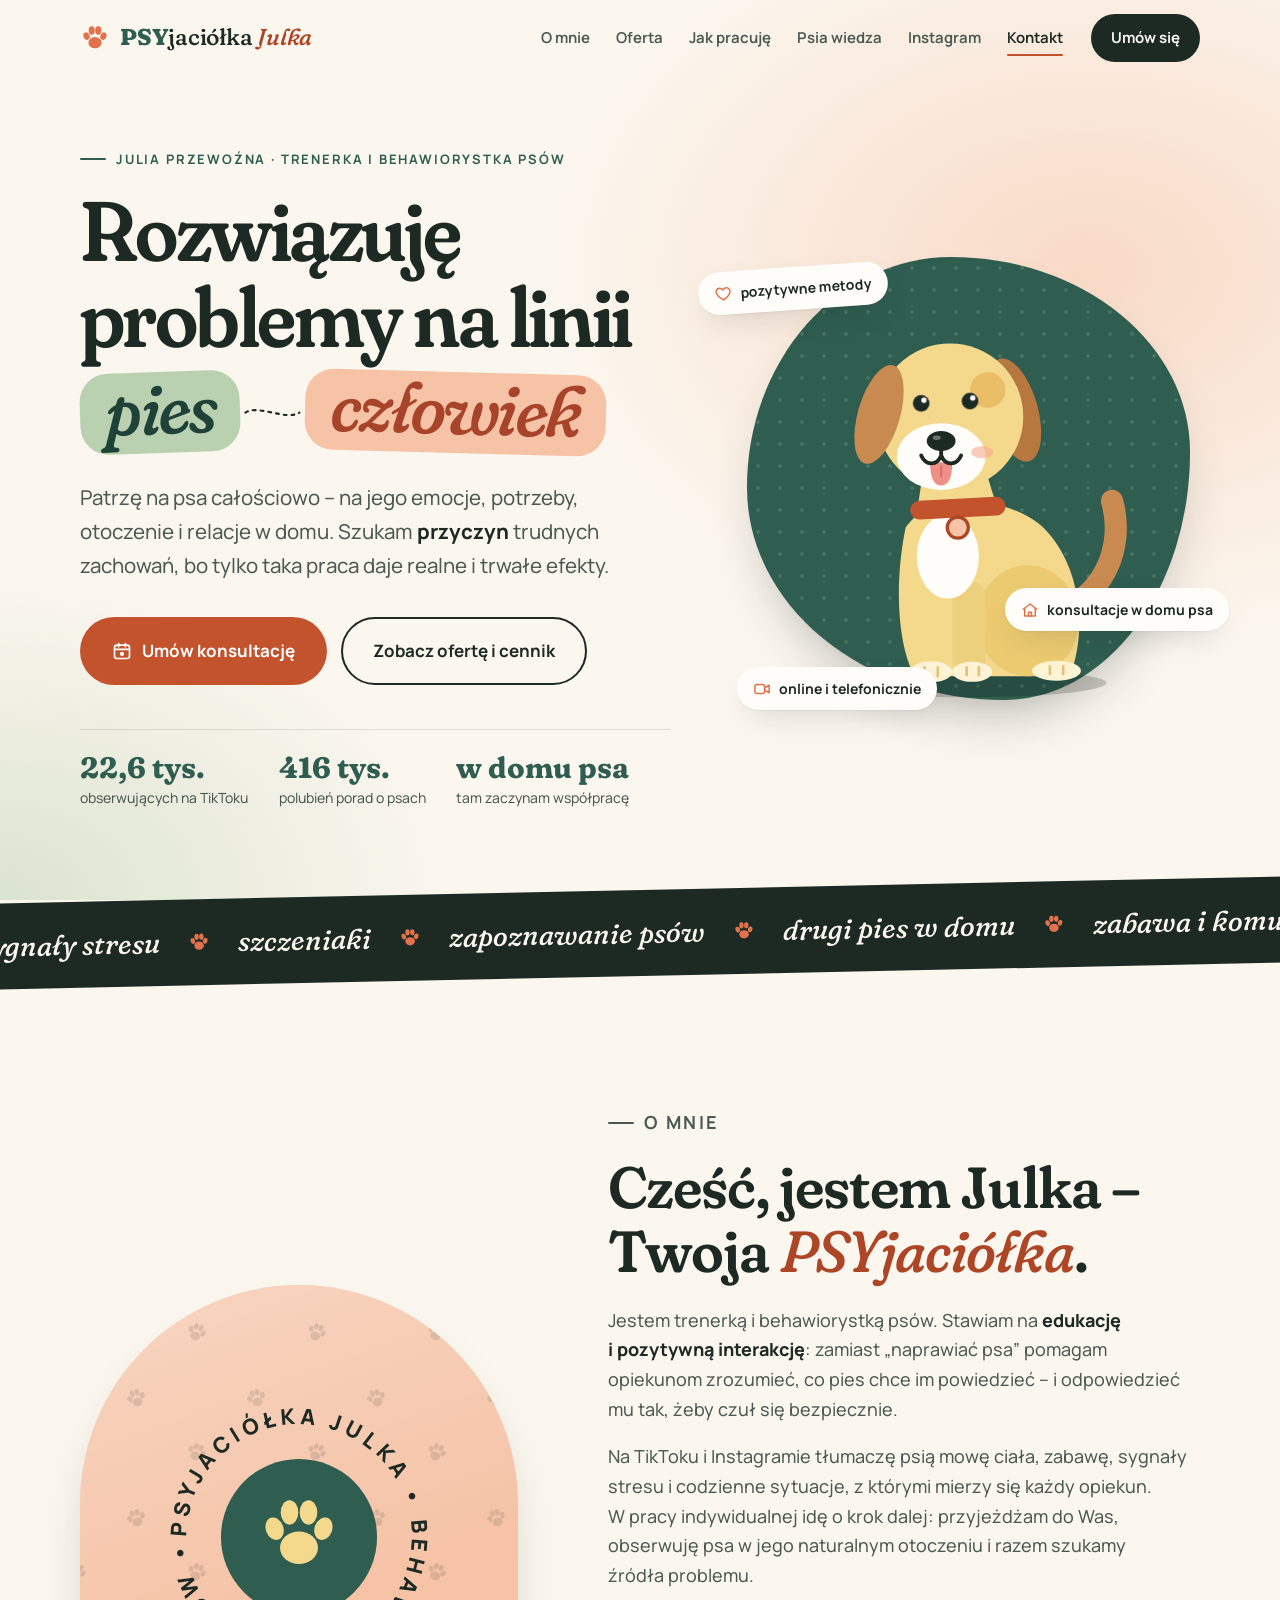
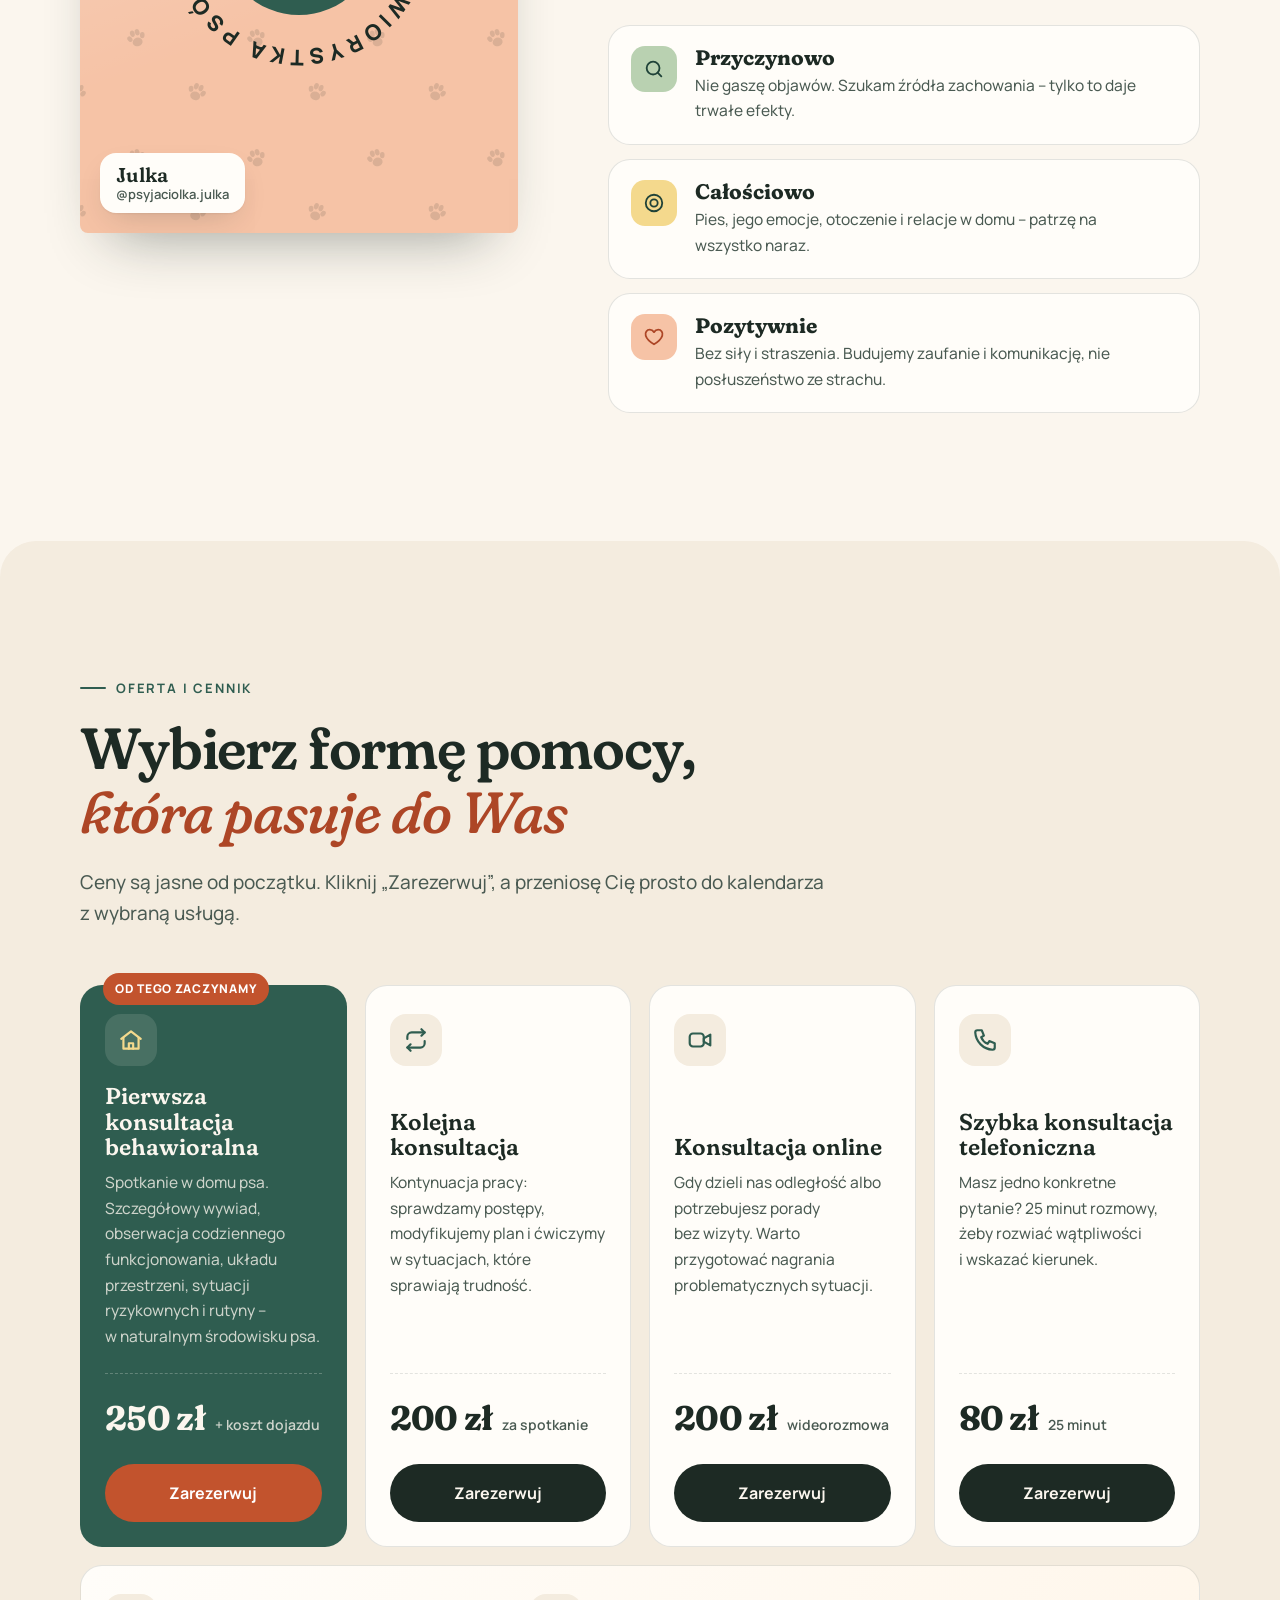
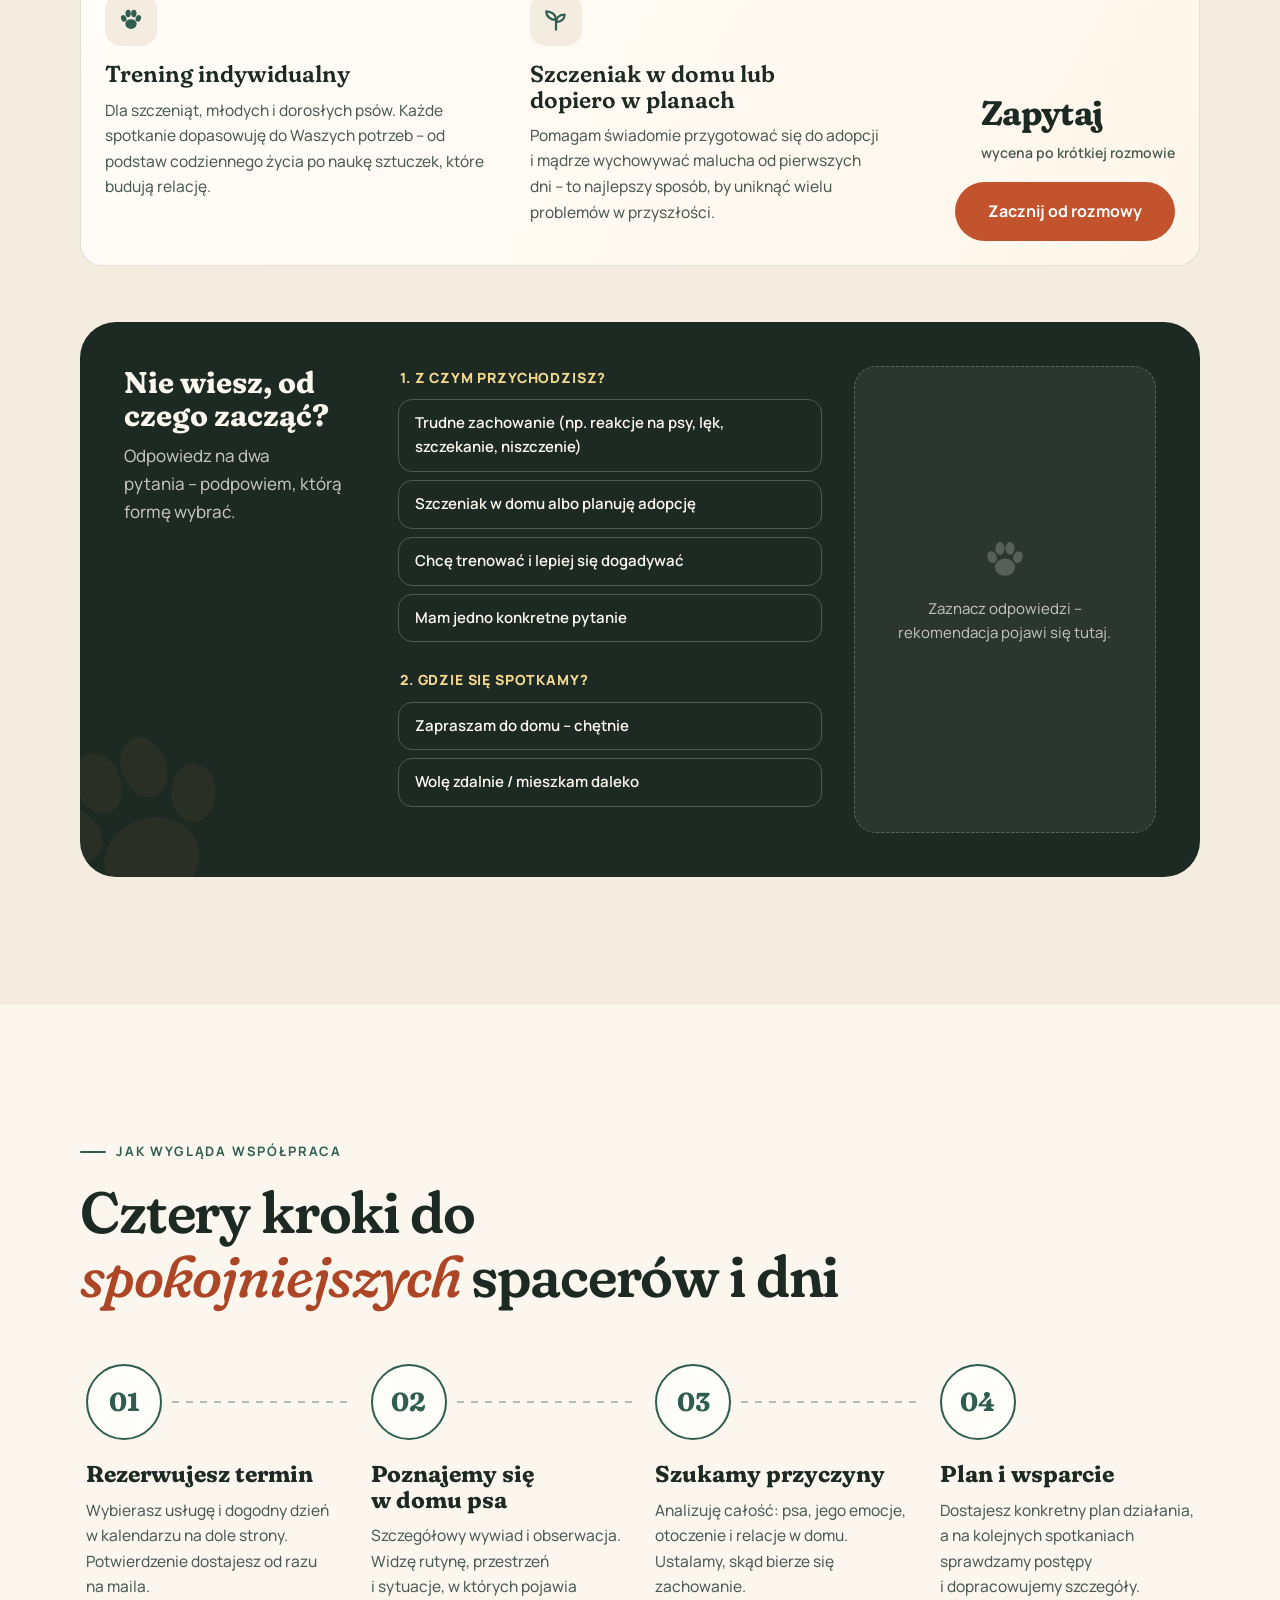
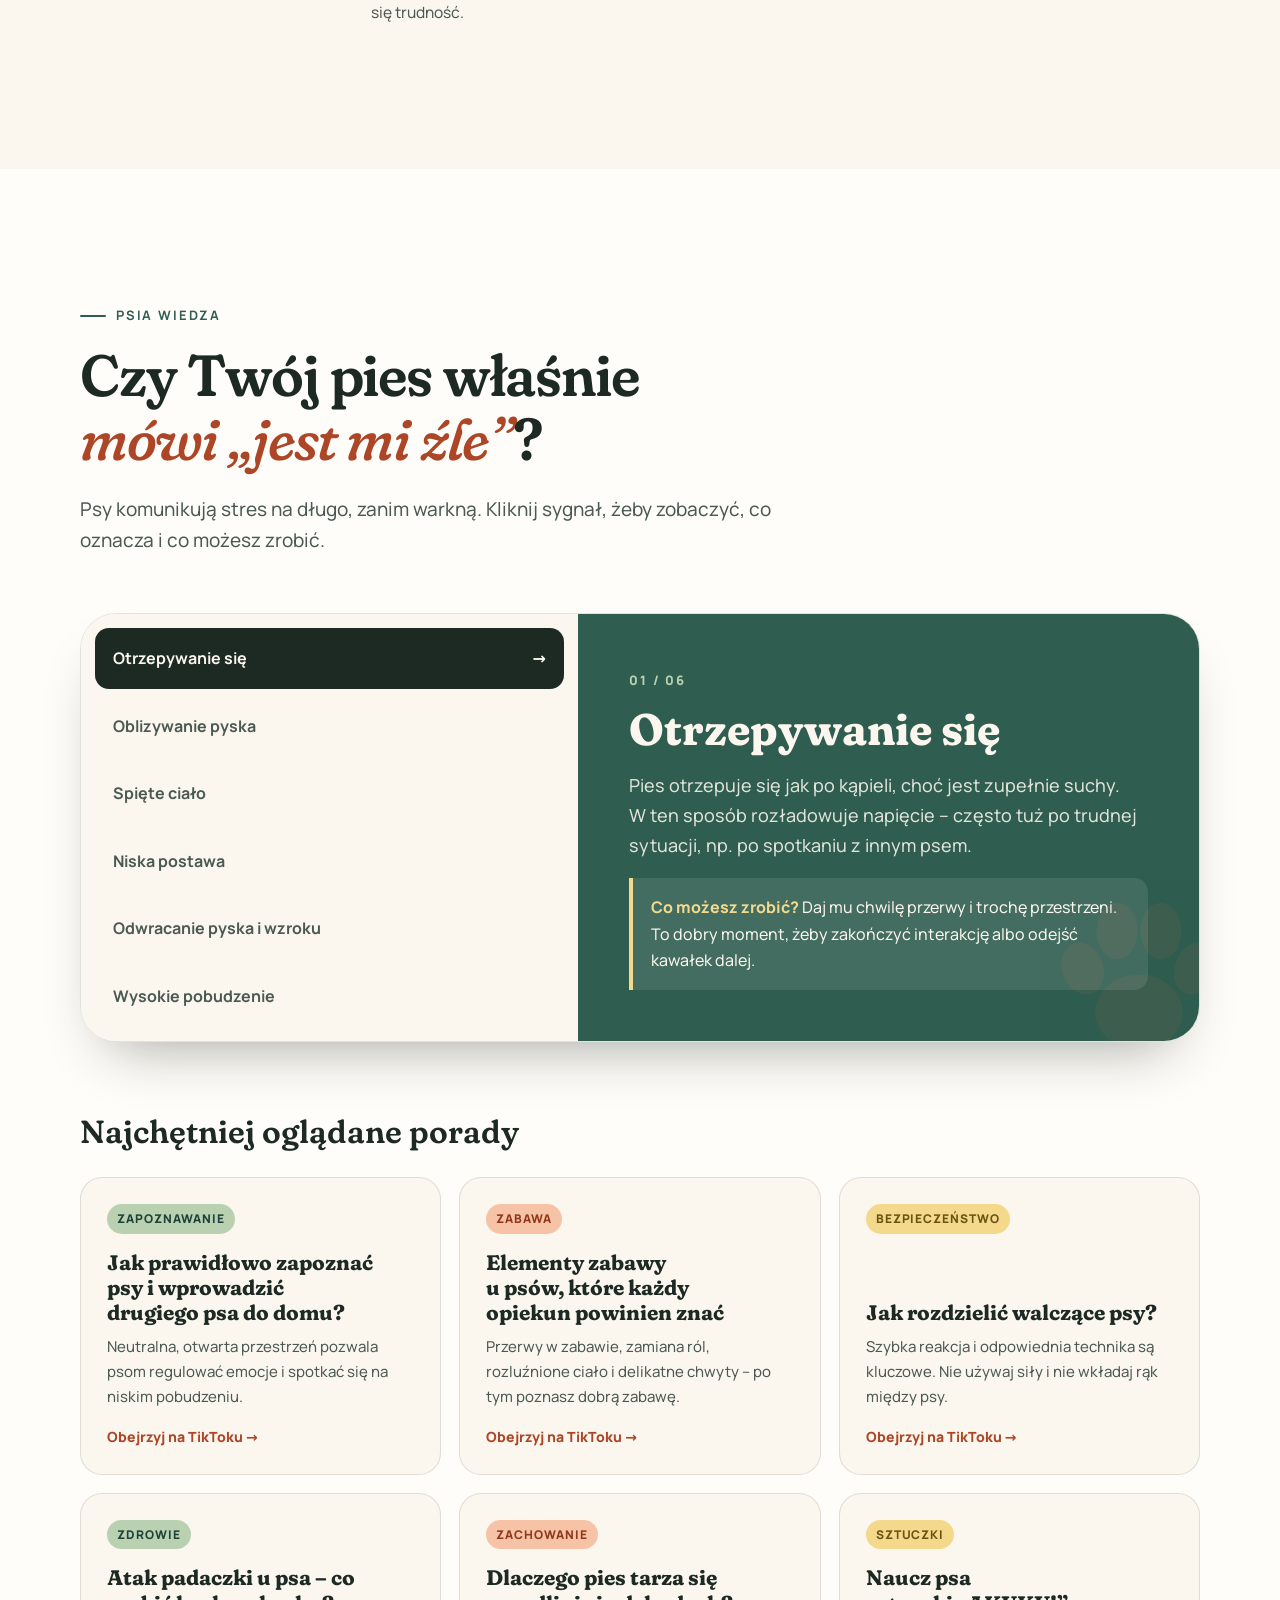
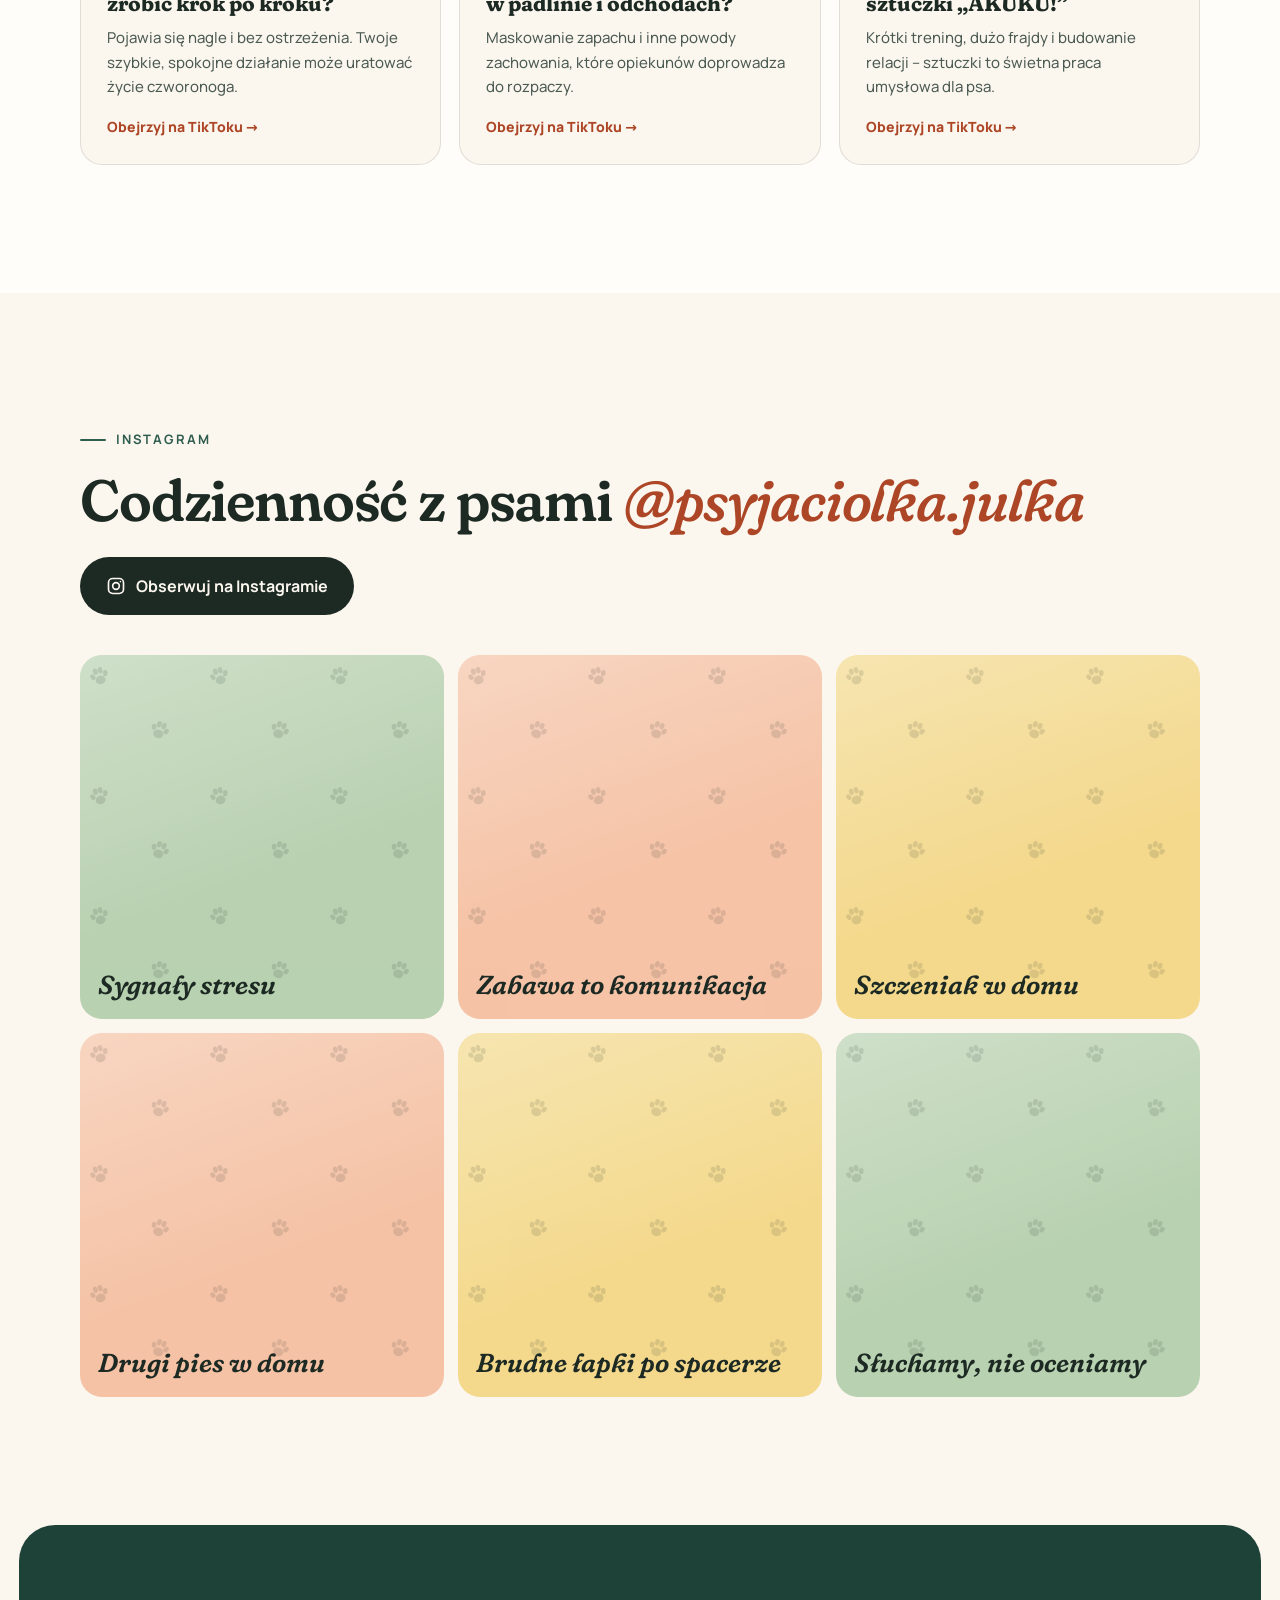
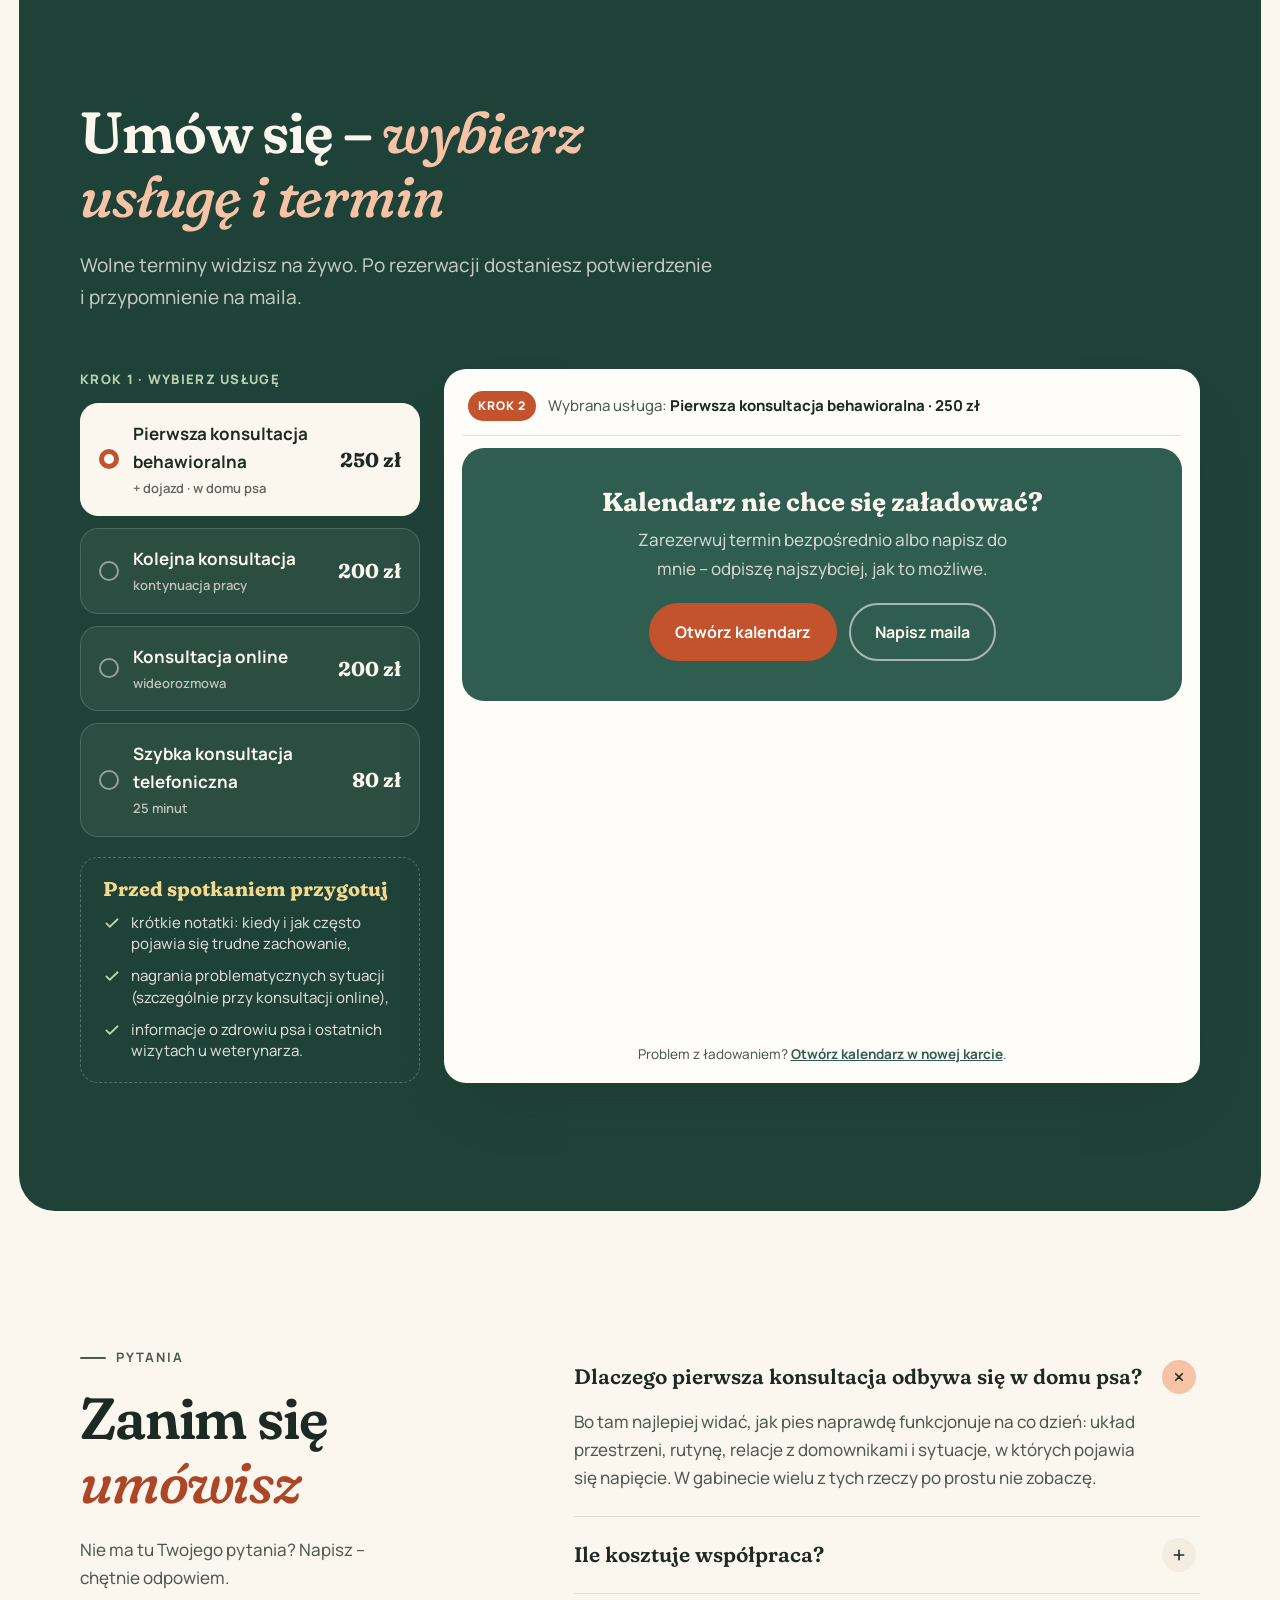
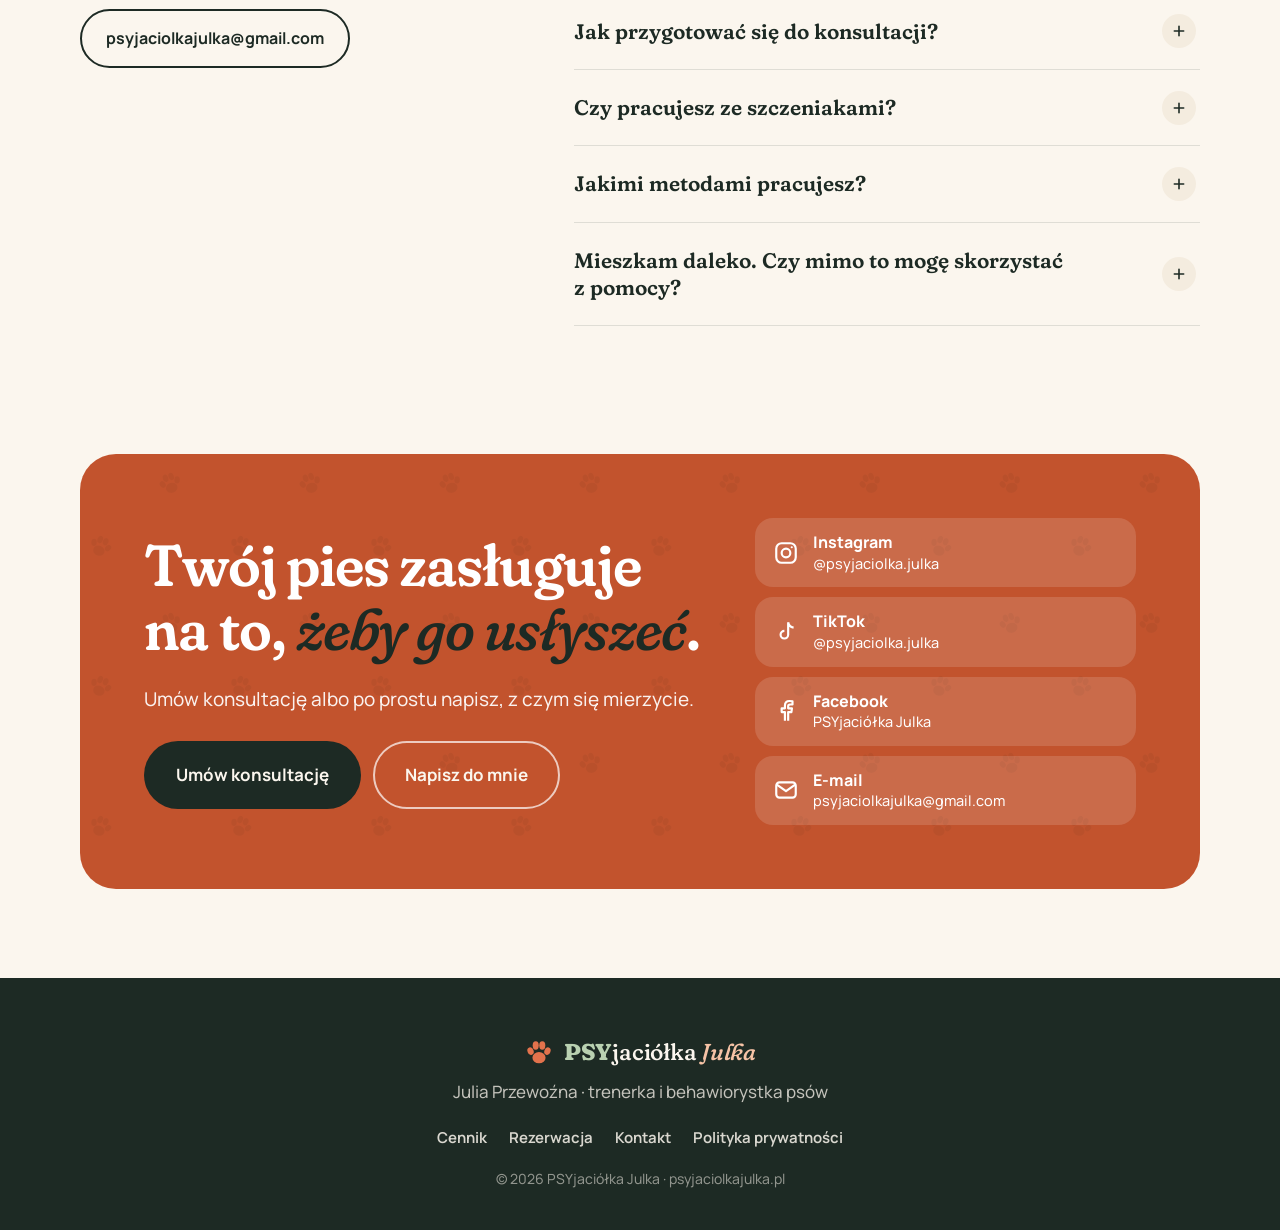
==== index.html @ 989785de "Refine the hero dog's body - Rounded haunch instead of a flat-cut shape; back paw added - Front legs" ====
<!DOCTYPE html>
<html lang="pl">
<head>
  <meta charset="utf-8">
  <meta name="viewport" content="width=device-width, initial-scale=1, viewport-fit=cover">
  <title>PSYjaciółka Julka – trenerka i behawiorystka psów</title>
  <meta name="description" content="Julia Przewoźna – PSYjaciółka Julka. Trenerka i behawiorystka psów. Konsultacje behawioralne w domu psa, online i telefoniczne, trening indywidualny i wsparcie przy szczeniaku. Umów termin w kalendarzu.">
  <meta name="theme-color" content="#2f5d50">
  <link rel="canonical" href="https://psyjaciolkajulka.pl/">
  <link rel="icon" href="assets/favicon.svg" type="image/svg+xml">
  <link rel="icon" href="assets/icon-192.png" type="image/png" sizes="192x192">
  <link rel="apple-touch-icon" href="assets/apple-touch-icon.png">
  <link rel="manifest" href="site.webmanifest">

  <meta property="og:type" content="website">
  <meta property="og:locale" content="pl_PL">
  <meta property="og:url" content="https://psyjaciolkajulka.pl/">
  <meta property="og:title" content="PSYjaciółka Julka – trenerka i behawiorystka psów">
  <meta property="og:description" content="Rozwiązuję problemy na linii pies – człowiek. Konsultacje behawioralne, trening i wsparcie przy szczeniaku.">
  <meta property="og:image" content="https://psyjaciolkajulka.pl/assets/og-image.jpg">
  <meta property="og:image:width" content="1200">
  <meta property="og:image:height" content="630">
  <meta name="twitter:card" content="summary_large_image">

  <link rel="preload" href="assets/fonts/fraunces-normal-latin.woff2" as="font" type="font/woff2" crossorigin>
  <link rel="preload" href="assets/fonts/manrope-normal-latin.woff2" as="font" type="font/woff2" crossorigin>
  <link rel="stylesheet" href="assets/fonts/fonts.css">
  <link rel="stylesheet" href="styles.css">

  <script type="application/ld+json">
  {
    "@context": "https://schema.org",
    "@type": "ProfessionalService",
    "name": "PSYjaciółka Julka",
    "alternateName": "Julia Przewoźna – trenerka i behawiorystka psów",
    "url": "https://psyjaciolkajulka.pl/",
    "email": "psyjaciolkajulka@gmail.com",
    "description": "Trenerka i behawiorystka psów. Konsultacje behawioralne, trening indywidualny, wsparcie przy szczeniaku.",
    "priceRange": "80–250 zł",
    "image": "https://psyjaciolkajulka.pl/assets/og-image.jpg",
    "hasOfferCatalog": {
      "@type": "OfferCatalog",
      "name": "Konsultacje behawioralne i trening psów",
      "itemListElement": [
        { "@type": "Offer", "name": "Pierwsza konsultacja behawioralna (w domu psa, + koszt dojazdu)", "price": "250", "priceCurrency": "PLN" },
        { "@type": "Offer", "name": "Kolejna konsultacja", "price": "200", "priceCurrency": "PLN" },
        { "@type": "Offer", "name": "Konsultacja online", "price": "200", "priceCurrency": "PLN" },
        { "@type": "Offer", "name": "Szybka konsultacja telefoniczna (25 minut)", "price": "80", "priceCurrency": "PLN" }
      ]
    },
    "founder": { "@type": "Person", "name": "Julia Przewoźna", "jobTitle": "Trenerka i behawiorystka psów" },
    "sameAs": [
      "https://www.instagram.com/psyjaciolka.julka/",
      "https://www.tiktok.com/@psyjaciolka.julka",
      "https://www.facebook.com/p/PSYjaci%C3%B3%C5%82ka-Julka-100081899448421/",
      "https://cal.com/psyjaciolka-julka"
    ]
  }
  </script>
  <script type="application/ld+json">
  {
    "@context": "https://schema.org",
    "@type": "FAQPage",
    "mainEntity": [
      { "@type": "Question", "name": "Dlaczego pierwsza konsultacja odbywa się w domu psa?", "acceptedAnswer": { "@type": "Answer", "text": "Bo tam najlepiej widać, jak pies naprawdę funkcjonuje na co dzień: układ przestrzeni, rutynę, relacje z domownikami i sytuacje, w których pojawia się napięcie." } },
      { "@type": "Question", "name": "Ile kosztuje współpraca?", "acceptedAnswer": { "@type": "Answer", "text": "Pierwsza konsultacja behawioralna to 250 zł + koszt dojazdu, każda kolejna 200 zł. Konsultacja online kosztuje 200 zł, a szybka konsultacja telefoniczna (25 minut) – 80 zł." } },
      { "@type": "Question", "name": "Czy pracujesz ze szczeniakami?", "acceptedAnswer": { "@type": "Answer", "text": "Tak – zarówno ze szczeniakami, które właśnie trafiły do nowego domu, jak i z osobami, które dopiero planują adopcję." } },
      { "@type": "Question", "name": "Jakimi metodami pracujesz?", "acceptedAnswer": { "@type": "Answer", "text": "Stawiam na edukację i pozytywną interakcję. Nie używam siły ani straszenia – pracuję przyczynowo, biorąc pod uwagę emocje psa, jego potrzeby, otoczenie i relacje w domu." } },
      { "@type": "Question", "name": "Mieszkam daleko. Czy mimo to mogę skorzystać z pomocy?", "acceptedAnswer": { "@type": "Answer", "text": "Tak. Wybierz konsultację online albo szybką konsultację telefoniczną – zarezerwujesz je w tym samym kalendarzu." } }
    ]
  }
  </script>
</head>
<body>
  <a class="skip" href="#main">Przejdź do treści</a>

  <!-- ============ NAV ============ -->
  <header class="nav" id="top">
    <div class="wrap nav__inner">
      <a class="logo" href="#top" aria-label="PSYjaciółka Julka – strona główna">
        <svg class="logo__paw" viewBox="0 0 64 64" aria-hidden="true"><use href="#i-paw"/></svg>
        <span><b>PSY</b>jaciółka <em>Julka</em></span>
      </a>
      <nav class="nav__links" aria-label="Główna nawigacja">
        <a href="#o-mnie">O&nbsp;mnie</a>
        <a href="#oferta">Oferta</a>
        <a href="#wspolpraca">Jak pracuję</a>
        <a href="#wiedza">Psia wiedza</a>
        <a href="#instagram">Instagram</a>
        <a href="#kontakt">Kontakt</a>
      </nav>
      <a class="btn btn--small btn--ink nav__cta" href="#kalendarz">Umów się</a>
      <button type="button" class="nav__burger" aria-label="Otwórz menu" aria-expanded="false" aria-controls="mobile-menu">
        <span></span><span></span>
      </button>
    </div>
    <div class="mobile-menu" id="mobile-menu" hidden>
      <a href="#o-mnie">O&nbsp;mnie</a>
      <a href="#oferta">Oferta i&nbsp;cennik</a>
      <a href="#wspolpraca">Jak pracuję</a>
      <a href="#wiedza">Psia wiedza</a>
      <a href="#instagram">Instagram</a>
      <a href="#kontakt">Kontakt</a>
      <a class="btn btn--accent" href="#kalendarz">Umów konsultację</a>
    </div>
  </header>

  <main id="main">
    <!-- ============ HERO ============ -->
    <section class="hero" id="hero">
      <div class="hero__trail" aria-hidden="true"></div>
      <div class="wrap hero__grid">
        <div class="hero__copy">
          <p class="eyebrow reveal">Julia Przewoźna · trenerka i&nbsp;behawiorystka psów</p>
          <h1 class="hero__title reveal">
            Rozwiązuję problemy na linii
            <span class="hero__pair"><span class="chip chip--dog">pies</span><svg class="hero__link" viewBox="0 0 80 20" aria-hidden="true"><path d="M2 10 C 20 -2, 60 22, 78 10"/></svg><span class="chip chip--human">człowiek</span></span>
          </h1>
          <p class="hero__lead reveal">
            Patrzę na psa całościowo&nbsp;– na jego emocje, potrzeby, otoczenie i&nbsp;relacje w&nbsp;domu.
            Szukam <strong>przyczyn</strong> trudnych zachowań, bo tylko taka praca daje realne i&nbsp;trwałe efekty.
          </p>
          <div class="hero__actions reveal">
            <a class="btn btn--accent btn--big" href="#kalendarz">
              <svg viewBox="0 0 24 24" aria-hidden="true"><use href="#i-cal"/></svg>
              Umów konsultację
            </a>
            <a class="btn btn--ghost btn--big" href="#oferta">Zobacz ofertę i&nbsp;cennik</a>
          </div>
          <ul class="hero__facts reveal">
            <li><b data-count="22.6" data-suffix=" tys.">22,6&nbsp;tys.</b><span>obserwujących na TikToku</span></li>
            <li><b data-count="416" data-suffix=" tys.">416&nbsp;tys.</b><span>polubień porad o&nbsp;psach</span></li>
            <li><b>w&nbsp;domu psa</b><span>tam zaczynam współpracę</span></li>
          </ul>
        </div>

        <div class="hero__art reveal" aria-hidden="true">
          <div class="hero__blob"></div>
          <svg class="dog" viewBox="0 0 400 420" role="img">
            <ellipse class="dog__shadow" cx="205" cy="392" rx="128" ry="13"/>
            <g class="dog__tail"><path d="M282 330 C 330 318, 350 270, 338 228" /></g>
            <path class="dog__neck" d="M168 200 L224 200 L240 252 L160 252 Z"/>
            <path class="dog__body" d="M152 252 C 142 300, 144 356, 160 386 L 300 386 C 316 344, 310 288, 278 254 C 248 222, 172 220, 152 252 Z"/>
            <ellipse class="dog__haunch" cx="262" cy="336" rx="46" ry="50"/>
            <ellipse class="dog__paw dog__paw--back" cx="288" cy="381" rx="22" ry="9"/>
            <rect class="dog__leg dog__leg--back" x="194" y="300" width="30" height="86" rx="15"/>
            <rect class="dog__leg" x="160" y="300" width="31" height="86" rx="15.5"/>
            <ellipse class="dog__paw" cx="175" cy="382" rx="19" ry="9.5"/>
            <ellipse class="dog__paw dog__paw--back" cx="212" cy="382" rx="18" ry="9"/>
            <path class="dog__toes" d="M169 378 L169 386 M181 378 L181 386 M207 378 L207 385 M218 378 L218 385 M282 377 L282 384 M294 377 L294 384"/>
            <ellipse class="dog__chest" cx="190" cy="278" rx="28" ry="38"/>
            <rect class="dog__collar" x="156" y="226" width="86" height="17" rx="8.5" transform="rotate(-3 199 234)"/>
            <circle class="dog__tag" cx="199" cy="252" r="9.5"/>
            <g class="dog__head">
              <ellipse class="dog__ear dog__ear--back" cx="250" cy="146" rx="21" ry="48" transform="rotate(-16 250 146)"/>
              <circle class="dog__skull" cx="192" cy="152" r="66"/>
              <g class="dog__ear dog__ear--front"><ellipse cx="128" cy="150" rx="19" ry="46" transform="rotate(16 128 150)"/></g>
              <ellipse class="dog__muzzle" cx="184" cy="188" rx="40" ry="30"/>
              <g class="dog__tongue"><path d="M174 193 C 174 208, 178 214, 184 214 C 190 214, 194 208, 194 193 Z"/><path class="dog__tongue-line" d="M184 197 L184 206"/></g>
              <path class="dog__mouth" d="M184 180 L184 187 M166 187 C 170 196, 180 197, 184 187 C 188 197, 198 196, 202 187"/>
              <ellipse class="dog__nose" cx="184" cy="174" rx="13" ry="9"/>
              <ellipse class="dog__nose-shine" cx="180" cy="171" rx="3.5" ry="2"/>
              <circle class="dog__spot" cx="226" cy="128" r="16"/>
              <ellipse class="dog__blush" cx="221" cy="184" rx="10" ry="5.5"/>
              <g class="dog__eyes"><g class="dog__pupils">
                <circle cx="166" cy="140" r="7.5"/><circle cx="210" cy="138" r="7.5"/>
                <circle class="dog__shine" cx="168.5" cy="137.2" r="2.4"/><circle class="dog__shine" cx="212.5" cy="135.2" r="2.4"/>
              </g></g>
            </g>
          </svg>
          <div class="bark">Hau!</div>
          <div class="sticker sticker--a"><svg viewBox="0 0 24 24"><use href="#i-heart"/></svg>pozytywne metody</div>
          <div class="sticker sticker--b"><svg viewBox="0 0 24 24"><use href="#i-home"/></svg>konsultacje w&nbsp;domu psa</div>
          <div class="sticker sticker--c"><svg viewBox="0 0 24 24"><use href="#i-video"/></svg>online i&nbsp;telefonicznie</div>
        </div>
      </div>
    </section>

    <!-- ============ MARQUEE ============ -->
    <div class="marquee" aria-hidden="true">
      <div class="marquee__track">
        <span>sygnały stresu</span><i></i><span>szczeniaki</span><i></i><span>zapoznawanie psów</span><i></i><span>drugi pies w&nbsp;domu</span><i></i><span>zabawa i&nbsp;komunikacja</span><i></i><span>trening indywidualny</span><i></i><span>edukacja opiekunów</span><i></i><span>pozytywna interakcja</span><i></i>
        <span>sygnały stresu</span><i></i><span>szczeniaki</span><i></i><span>zapoznawanie psów</span><i></i><span>drugi pies w&nbsp;domu</span><i></i><span>zabawa i&nbsp;komunikacja</span><i></i><span>trening indywidualny</span><i></i><span>edukacja opiekunów</span><i></i><span>pozytywna interakcja</span><i></i>
      </div>
    </div>

    <!-- ============ O MNIE ============ -->
    <section class="section about" id="o-mnie">
      <div class="wrap about__grid">
        <figure class="photo photo--arch reveal">
          <img src="assets/img/julka.jpg" alt="Julia Przewoźna – PSYjaciółka Julka z psem" loading="lazy" width="720" height="900">
          <svg class="photo__badge" viewBox="0 0 200 200" aria-hidden="true">
            <defs><path id="ring-path" d="M100 100 m-78 0 a78 78 0 1 1 156 0 a78 78 0 1 1 -156 0"/></defs>
            <g class="ring"><text><textPath href="#ring-path" textLength="486" lengthAdjust="spacing">PSYjaciółka Julka • behawiorystka psów •</textPath></text></g>
            <circle class="core" cx="100" cy="100" r="54"/>
            <use class="paw" href="#i-paw" x="70" y="68" width="60" height="60"/>
          </svg>
          <figcaption>Julka <span>@psyjaciolka.julka</span></figcaption>
        </figure>
        <div class="about__copy">
          <p class="eyebrow reveal">O&nbsp;mnie</p>
          <h2 class="h2 reveal">Cześć, jestem Julka&nbsp;– Twoja <em>PSYjaciółka</em>.</h2>
          <p class="reveal">
            Jestem trenerką i&nbsp;behawiorystką psów. Stawiam na <strong>edukację i&nbsp;pozytywną interakcję</strong>:
            zamiast „naprawiać psa” pomagam opiekunom zrozumieć, co pies chce im powiedzieć&nbsp;– i&nbsp;odpowiedzieć mu tak,
            żeby czuł się bezpiecznie.
          </p>
          <p class="reveal">
            Na TikToku i&nbsp;Instagramie tłumaczę psią mowę ciała, zabawę, sygnały stresu i&nbsp;codzienne sytuacje,
            z&nbsp;którymi mierzy się każdy opiekun. W&nbsp;pracy indywidualnej idę o&nbsp;krok dalej: przyjeżdżam do Was,
            obserwuję psa w&nbsp;jego naturalnym otoczeniu i&nbsp;razem szukamy źródła problemu.
          </p>
          <ul class="values">
            <li class="value reveal">
              <span class="value__icon"><svg viewBox="0 0 24 24"><use href="#i-search"/></svg></span>
              <div><h3>Przyczynowo</h3><p>Nie gaszę objawów. Szukam źródła zachowania&nbsp;– tylko to daje trwałe efekty.</p></div>
            </li>
            <li class="value reveal">
              <span class="value__icon"><svg viewBox="0 0 24 24"><use href="#i-circle"/></svg></span>
              <div><h3>Całościowo</h3><p>Pies, jego emocje, otoczenie i&nbsp;relacje w&nbsp;domu&nbsp;– patrzę na wszystko naraz.</p></div>
            </li>
            <li class="value reveal">
              <span class="value__icon"><svg viewBox="0 0 24 24"><use href="#i-heart"/></svg></span>
              <div><h3>Pozytywnie</h3><p>Bez siły i&nbsp;straszenia. Budujemy zaufanie i&nbsp;komunikację, nie posłuszeństwo ze strachu.</p></div>
            </li>
          </ul>
        </div>
      </div>
    </section>

    <!-- ============ OFERTA ============ -->
    <section class="section offer" id="oferta">
      <div class="wrap">
        <div class="section__head">
          <p class="eyebrow reveal">Oferta i&nbsp;cennik</p>
          <h2 class="h2 reveal">Wybierz formę pomocy, <em>która pasuje do Was</em></h2>
          <p class="section__lead reveal">Ceny są jasne od początku. Kliknij „Zarezerwuj”, a&nbsp;przeniosę Cię prosto do kalendarza z&nbsp;wybraną usługą.</p>
        </div>

        <div class="cards">
          <article class="card card--featured reveal">
            <span class="card__badge">Od tego zaczynamy</span>
            <span class="card__icon"><svg viewBox="0 0 24 24"><use href="#i-home"/></svg></span>
            <h3>Pierwsza konsultacja behawioralna</h3>
            <p>Spotkanie w&nbsp;domu psa. Szczegółowy wywiad, obserwacja codziennego funkcjonowania, układu przestrzeni,
              sytuacji ryzykownych i&nbsp;rutyny&nbsp;– w&nbsp;naturalnym środowisku psa.</p>
            <div class="card__price"><b>250&nbsp;zł</b><span>+ koszt dojazdu</span></div>
            <button type="button" class="btn btn--accent card__btn" data-book="pierwsza">Zarezerwuj</button>
          </article>

          <article class="card reveal">
            <span class="card__icon"><svg viewBox="0 0 24 24"><use href="#i-repeat"/></svg></span>
            <h3>Kolejna konsultacja</h3>
            <p>Kontynuacja pracy: sprawdzamy postępy, modyfikujemy plan i&nbsp;ćwiczymy w&nbsp;sytuacjach, które sprawiają trudność.</p>
            <div class="card__price"><b>200&nbsp;zł</b><span>za spotkanie</span></div>
            <button type="button" class="btn btn--ink card__btn" data-book="kolejna">Zarezerwuj</button>
          </article>

          <article class="card reveal">
            <span class="card__icon"><svg viewBox="0 0 24 24"><use href="#i-video"/></svg></span>
            <h3>Konsultacja online</h3>
            <p>Gdy dzieli nas odległość albo potrzebujesz porady bez wizyty. Warto przygotować nagrania problematycznych sytuacji.</p>
            <div class="card__price"><b>200&nbsp;zł</b><span>wideorozmowa</span></div>
            <button type="button" class="btn btn--ink card__btn" data-book="online">Zarezerwuj</button>
          </article>

          <article class="card reveal">
            <span class="card__icon"><svg viewBox="0 0 24 24"><use href="#i-phone"/></svg></span>
            <h3>Szybka konsultacja telefoniczna</h3>
            <p>Masz jedno konkretne pytanie? 25&nbsp;minut rozmowy, żeby rozwiać wątpliwości i&nbsp;wskazać kierunek.</p>
            <div class="card__price"><b>80&nbsp;zł</b><span>25&nbsp;minut</span></div>
            <button type="button" class="btn btn--ink card__btn" data-book="telefon">Zarezerwuj</button>
          </article>

          <article class="card card--wide reveal">
            <div class="card--wide__col">
              <span class="card__icon"><svg viewBox="0 0 24 24"><use href="#i-paw"/></svg></span>
              <h3>Trening indywidualny</h3>
              <p>Dla szczeniąt, młodych i&nbsp;dorosłych psów. Każde spotkanie dopasowuję do Waszych potrzeb&nbsp;–
                od podstaw codziennego życia po naukę sztuczek, które budują relację.</p>
            </div>
            <div class="card--wide__col">
              <span class="card__icon"><svg viewBox="0 0 24 24"><use href="#i-sprout"/></svg></span>
              <h3>Szczeniak w&nbsp;domu lub dopiero w&nbsp;planach</h3>
              <p>Pomagam świadomie przygotować się do adopcji i&nbsp;mądrze wychowywać malucha od pierwszych dni&nbsp;–
                to najlepszy sposób, by uniknąć wielu problemów w&nbsp;przyszłości.</p>
            </div>
            <div class="card--wide__cta">
              <div class="card__price"><b>Zapytaj</b><span>wycena po krótkiej rozmowie</span></div>
              <button type="button" class="btn btn--accent card__btn" data-book="telefon">Zacznij od rozmowy</button>
            </div>
          </article>
        </div>

        <!-- Mini-dopasowanie -->
        <div class="matcher reveal" id="dopasuj">
          <div class="matcher__intro">
            <h3>Nie wiesz, od czego zacząć?</h3>
            <p>Odpowiedz na dwa pytania&nbsp;– podpowiem, którą formę wybrać.</p>
          </div>
          <div class="matcher__form" role="group" aria-label="Dopasowanie usługi">
            <fieldset>
              <legend>1. Z&nbsp;czym przychodzisz?</legend>
              <label><input type="radio" name="need" value="problem"><span>Trudne zachowanie (np. reakcje na psy, lęk, szczekanie, niszczenie)</span></label>
              <label><input type="radio" name="need" value="puppy"><span>Szczeniak w&nbsp;domu albo planuję adopcję</span></label>
              <label><input type="radio" name="need" value="training"><span>Chcę trenować i&nbsp;lepiej się dogadywać</span></label>
              <label><input type="radio" name="need" value="question"><span>Mam jedno konkretne pytanie</span></label>
            </fieldset>
            <fieldset>
              <legend>2. Gdzie się spotkamy?</legend>
              <label><input type="radio" name="where" value="home"><span>Zapraszam do domu&nbsp;– chętnie</span></label>
              <label><input type="radio" name="where" value="remote"><span>Wolę zdalnie / mieszkam daleko</span></label>
            </fieldset>
          </div>
          <div class="matcher__result" aria-live="polite">
            <p class="matcher__placeholder"><svg viewBox="0 0 64 64" aria-hidden="true"><use href="#i-paw"/></svg>Zaznacz odpowiedzi&nbsp;– rekomendacja pojawi się tutaj.</p>
          </div>
        </div>
      </div>
    </section>

    <!-- ============ JAK PRACUJĘ ============ -->
    <section class="section process" id="wspolpraca">
      <div class="wrap">
        <div class="section__head">
          <p class="eyebrow reveal">Jak wygląda współpraca</p>
          <h2 class="h2 reveal">Cztery kroki do <em>spokojniejszych</em> spacerów i&nbsp;dni</h2>
        </div>
        <ol class="steps">
          <li class="step reveal">
            <span class="step__num">01</span>
            <h3>Rezerwujesz termin</h3>
            <p>Wybierasz usługę i&nbsp;dogodny dzień w&nbsp;kalendarzu na dole strony. Potwierdzenie dostajesz od razu na maila.</p>
          </li>
          <li class="step reveal">
            <span class="step__num">02</span>
            <h3>Poznajemy się w&nbsp;domu psa</h3>
            <p>Szczegółowy wywiad i&nbsp;obserwacja. Widzę rutynę, przestrzeń i&nbsp;sytuacje, w&nbsp;których pojawia się trudność.</p>
          </li>
          <li class="step reveal">
            <span class="step__num">03</span>
            <h3>Szukamy przyczyny</h3>
            <p>Analizuję całość: psa, jego emocje, otoczenie i&nbsp;relacje w&nbsp;domu. Ustalamy, skąd bierze się zachowanie.</p>
          </li>
          <li class="step reveal">
            <span class="step__num">04</span>
            <h3>Plan i&nbsp;wsparcie</h3>
            <p>Dostajesz konkretny plan działania, a&nbsp;na kolejnych spotkaniach sprawdzamy postępy i&nbsp;dopracowujemy szczegóły.</p>
          </li>
        </ol>
      </div>
    </section>

    <!-- ============ PSIA WIEDZA ============ -->
    <section class="section knowledge" id="wiedza">
      <div class="wrap">
        <div class="section__head">
          <p class="eyebrow reveal">Psia wiedza</p>
          <h2 class="h2 reveal">Czy Twój pies właśnie <em>mówi „jest mi źle”</em>?</h2>
          <p class="section__lead reveal">Psy komunikują stres na długo, zanim warkną. Kliknij sygnał, żeby zobaczyć, co oznacza i&nbsp;co możesz zrobić.</p>
        </div>

        <div class="signals">
          <div class="signals__list" role="tablist" aria-label="Sygnały stresu u psa">
            <button type="button" role="tab" aria-selected="true" id="signal-tab-0" aria-controls="signal-panel" data-signal="0">Otrzepywanie się</button>
            <button type="button" role="tab" aria-selected="false" id="signal-tab-1" aria-controls="signal-panel" data-signal="1">Oblizywanie pyska</button>
            <button type="button" role="tab" aria-selected="false" id="signal-tab-2" aria-controls="signal-panel" data-signal="2">Spięte ciało</button>
            <button type="button" role="tab" aria-selected="false" id="signal-tab-3" aria-controls="signal-panel" data-signal="3">Niska postawa</button>
            <button type="button" role="tab" aria-selected="false" id="signal-tab-4" aria-controls="signal-panel" data-signal="4">Odwracanie pyska i&nbsp;wzroku</button>
            <button type="button" role="tab" aria-selected="false" id="signal-tab-5" aria-controls="signal-panel" data-signal="5">Wysokie pobudzenie</button>
          </div>
          <div class="signals__panel" id="signal-panel" role="tabpanel" aria-labelledby="signal-tab-0" aria-live="polite">
            <span class="signals__index">01 / 06</span>
            <h3 class="signals__title">Otrzepywanie się</h3>
            <p class="signals__what"></p>
            <p class="signals__do"></p>
          </div>
        </div>

        <h3 class="h3 reveal">Najchętniej oglądane porady</h3>
        <div class="tips">
          <a class="tip reveal" href="https://www.tiktok.com/@psyjaciolka.julka/video/7532877178879364374" target="_blank" rel="noopener">
            <span class="tip__tag">Zapoznawanie</span>
            <h4>Jak prawidłowo zapoznać psy i&nbsp;wprowadzić drugiego psa do domu?</h4>
            <p>Neutralna, otwarta przestrzeń pozwala psom regulować emocje i&nbsp;spotkać się na niskim pobudzeniu.</p>
            <span class="tip__more">Obejrzyj na TikToku →</span>
          </a>
          <a class="tip reveal" href="https://www.tiktok.com/@psyjaciolka.julka/video/7464602452554255638" target="_blank" rel="noopener">
            <span class="tip__tag">Zabawa</span>
            <h4>Elementy zabawy u&nbsp;psów, które każdy opiekun powinien znać</h4>
            <p>Przerwy w&nbsp;zabawie, zamiana ról, rozluźnione ciało i&nbsp;delikatne chwyty&nbsp;– po tym poznasz dobrą zabawę.</p>
            <span class="tip__more">Obejrzyj na TikToku →</span>
          </a>
          <a class="tip reveal" href="https://www.tiktok.com/@psyjaciolka.julka/video/7457121850028526870" target="_blank" rel="noopener">
            <span class="tip__tag">Bezpieczeństwo</span>
            <h4>Jak rozdzielić walczące psy?</h4>
            <p>Szybka reakcja i&nbsp;odpowiednia technika są kluczowe. Nie używaj siły i&nbsp;nie wkładaj rąk między psy.</p>
            <span class="tip__more">Obejrzyj na TikToku →</span>
          </a>
          <a class="tip reveal" href="https://www.tiktok.com/@psyjaciolka.julka/video/7498066044951530774" target="_blank" rel="noopener">
            <span class="tip__tag">Zdrowie</span>
            <h4>Atak padaczki u&nbsp;psa&nbsp;– co zrobić krok po kroku?</h4>
            <p>Pojawia się nagle i&nbsp;bez ostrzeżenia. Twoje szybkie, spokojne działanie może uratować życie czworonoga.</p>
            <span class="tip__more">Obejrzyj na TikToku →</span>
          </a>
          <a class="tip reveal" href="https://www.tiktok.com/@psyjaciolka.julka/video/7473922114844724502" target="_blank" rel="noopener">
            <span class="tip__tag">Zachowanie</span>
            <h4>Dlaczego pies tarza się w&nbsp;padlinie i&nbsp;odchodach?</h4>
            <p>Maskowanie zapachu i&nbsp;inne powody zachowania, które opiekunów doprowadza do rozpaczy.</p>
            <span class="tip__more">Obejrzyj na TikToku →</span>
          </a>
          <a class="tip reveal" href="https://www.tiktok.com/@psyjaciolka.julka/video/7467235728456420610" target="_blank" rel="noopener">
            <span class="tip__tag">Sztuczki</span>
            <h4>Naucz psa sztuczki „AKUKU!”</h4>
            <p>Krótki trening, dużo frajdy i&nbsp;budowanie relacji&nbsp;– sztuczki to świetna praca umysłowa dla psa.</p>
            <span class="tip__more">Obejrzyj na TikToku →</span>
          </a>
        </div>
      </div>
    </section>

    <!-- ============ INSTAGRAM ============ -->
    <section class="section insta" id="instagram">
      <div class="wrap">
        <div class="insta__head">
          <div>
            <p class="eyebrow reveal">Instagram</p>
            <h2 class="h2 reveal">Codzienność z&nbsp;psami <em>@psyjaciolka.julka</em></h2>
          </div>
          <a class="btn btn--ink reveal" href="https://www.instagram.com/psyjaciolka.julka/" target="_blank" rel="noopener">
            <svg viewBox="0 0 24 24" aria-hidden="true"><use href="#i-ig"/></svg>
            Obserwuj na Instagramie
          </a>
        </div>
        <div class="feed">
          <a class="feed__item photo reveal" href="https://www.instagram.com/psyjaciolka.julka/" target="_blank" rel="noopener" data-fallback="Sygnały stresu" style="--tone:var(--sage)">
            <img src="assets/instagram/1.jpg" alt="Post z Instagrama PSYjaciółki Julki" loading="lazy">
          </a>
          <a class="feed__item photo reveal" href="https://www.instagram.com/psyjaciolka.julka/" target="_blank" rel="noopener" data-fallback="Zabawa to komunikacja" style="--tone:var(--peach)">
            <img src="assets/instagram/2.jpg" alt="Post z Instagrama PSYjaciółki Julki" loading="lazy">
          </a>
          <a class="feed__item photo reveal" href="https://www.instagram.com/psyjaciolka.julka/" target="_blank" rel="noopener" data-fallback="Szczeniak w domu" style="--tone:var(--butter)">
            <img src="assets/instagram/3.jpg" alt="Post z Instagrama PSYjaciółki Julki" loading="lazy">
          </a>
          <a class="feed__item photo reveal" href="https://www.instagram.com/psyjaciolka.julka/" target="_blank" rel="noopener" data-fallback="Drugi pies w domu" style="--tone:var(--peach)">
            <img src="assets/instagram/4.jpg" alt="Post z Instagrama PSYjaciółki Julki" loading="lazy">
          </a>
          <a class="feed__item photo reveal" href="https://www.instagram.com/psyjaciolka.julka/" target="_blank" rel="noopener" data-fallback="Brudne łapki po spacerze" style="--tone:var(--butter)">
            <img src="assets/instagram/5.jpg" alt="Post z Instagrama PSYjaciółki Julki" loading="lazy">
          </a>
          <a class="feed__item photo reveal" href="https://www.instagram.com/psyjaciolka.julka/" target="_blank" rel="noopener" data-fallback="Słuchamy, nie oceniamy" style="--tone:var(--sage)">
            <img src="assets/instagram/6.jpg" alt="Post z Instagrama PSYjaciółki Julki" loading="lazy">
          </a>
        </div>
      </div>
    </section>

    <!-- ============ KALENDARZ ============ -->
    <section class="section booking" id="kalendarz">
      <div class="wrap">
        <div class="section__head section__head--light">
          <p class="eyebrow reveal">Kalendarz</p>
          <h2 class="h2 reveal">Umów się&nbsp;– <em>wybierz usługę i&nbsp;termin</em></h2>
          <p class="section__lead reveal">Wolne terminy widzisz na żywo. Po rezerwacji dostaniesz potwierdzenie i&nbsp;przypomnienie na maila.</p>
        </div>

        <div class="booking__grid">
          <div class="booking__side">
            <div class="booking__services" role="radiogroup" aria-label="Wybierz usługę">
              <!-- wypełniane przez app.js na podstawie CONFIG.services -->
            </div>
            <div class="booking__prep">
              <h3>Przed spotkaniem przygotuj</h3>
              <ul>
                <li><svg viewBox="0 0 24 24" aria-hidden="true"><use href="#i-check"/></svg>krótkie notatki: kiedy i&nbsp;jak często pojawia się trudne zachowanie,</li>
                <li><svg viewBox="0 0 24 24" aria-hidden="true"><use href="#i-check"/></svg>nagrania problematycznych sytuacji (szczególnie przy konsultacji online),</li>
                <li><svg viewBox="0 0 24 24" aria-hidden="true"><use href="#i-check"/></svg>informacje o&nbsp;zdrowiu psa i&nbsp;ostatnich wizytach u&nbsp;weterynarza.</li>
              </ul>
            </div>
          </div>
          <div class="booking__calendar">
            <div class="booking__summary">
              <span class="booking__step">Krok 2</span>
              <p>Wybrana usługa: <b class="booking__chosen">—</b></p>
            </div>
            <noscript>
              <p class="booking__noscript">Kalendarz wymaga włączonego JavaScriptu. <a href="https://cal.com/psyjaciolka-julka">Zarezerwuj termin na cal.com/psyjaciolka-julka</a> albo napisz: <a href="mailto:psyjaciolkajulka@gmail.com">psyjaciolkajulka@gmail.com</a>.</p>
            </noscript>
            <div class="booking__embed" id="cal-embed">
              <div class="booking__loading">
                <svg class="spin-paw" viewBox="0 0 64 64" aria-hidden="true"><use href="#i-paw"/></svg>
                <p>Ładuję kalendarz…</p>
              </div>
            </div>
            <div class="booking__fallback" hidden>
              <h3>Kalendarz nie chce się załadować?</h3>
              <p>Zarezerwuj termin bezpośrednio albo napisz do mnie&nbsp;– odpiszę najszybciej, jak to możliwe.</p>
              <div class="booking__fallback-actions">
                <a class="btn btn--accent booking__direct" href="https://cal.com/psyjaciolka-julka" target="_blank" rel="noopener">Otwórz kalendarz</a>
                <a class="btn btn--ghost-light booking__mail" href="mailto:psyjaciolkajulka@gmail.com?subject=Rezerwacja%20konsultacji">Napisz maila</a>
              </div>
            </div>
            <p class="booking__note">Problem z&nbsp;ładowaniem? <a class="booking__direct" href="https://cal.com/psyjaciolka-julka" target="_blank" rel="noopener">Otwórz kalendarz w&nbsp;nowej karcie</a>.</p>
          </div>
        </div>
      </div>
    </section>

    <!-- ============ FAQ ============ -->
    <section class="section faq" id="faq">
      <div class="wrap faq__grid">
        <div>
          <p class="eyebrow reveal">Pytania</p>
          <h2 class="h2 reveal">Zanim się <em>umówisz</em></h2>
          <p class="reveal">Nie ma tu Twojego pytania? Napisz&nbsp;– chętnie odpowiem.</p>
          <a class="btn btn--ghost reveal" href="mailto:psyjaciolkajulka@gmail.com">psyjaciolkajulka@gmail.com</a>
        </div>
        <div class="faq__list">
          <details class="reveal" open>
            <summary>Dlaczego pierwsza konsultacja odbywa się w&nbsp;domu psa?</summary>
            <p>Bo tam najlepiej widać, jak pies naprawdę funkcjonuje na co dzień: układ przestrzeni, rutynę, relacje z&nbsp;domownikami i&nbsp;sytuacje, w&nbsp;których pojawia się napięcie. W&nbsp;gabinecie wielu z&nbsp;tych rzeczy po prostu nie zobaczę.</p>
          </details>
          <details class="reveal">
            <summary>Ile kosztuje współpraca?</summary>
            <p>Pierwsza konsultacja behawioralna to 250&nbsp;zł + koszt dojazdu, każda kolejna 200&nbsp;zł. Konsultacja online kosztuje 200&nbsp;zł, a&nbsp;szybka konsultacja telefoniczna (25&nbsp;minut)&nbsp;– 80&nbsp;zł.</p>
          </details>
          <details class="reveal">
            <summary>Jak przygotować się do konsultacji?</summary>
            <p>Zanotuj, kiedy pojawia się trudne zachowanie i&nbsp;jak często. Jeśli możesz, nagraj problematyczne sytuacje telefonem&nbsp;– to bardzo pomaga, szczególnie przy konsultacji online. Przyda się też informacja o&nbsp;zdrowiu psa i&nbsp;ostatnich wizytach u&nbsp;weterynarza.</p>
          </details>
          <details class="reveal">
            <summary>Czy pracujesz ze szczeniakami?</summary>
            <p>Tak! Zarówno ze szczeniakami, które właśnie trafiły do nowego domu, jak i&nbsp;z osobami, które dopiero planują adopcję. To świetny moment, żeby od początku świadomie się przygotować i&nbsp;uniknąć wielu problemów w&nbsp;przyszłości.</p>
          </details>
          <details class="reveal">
            <summary>Jakimi metodami pracujesz?</summary>
            <p>Stawiam na edukację i&nbsp;pozytywną interakcję. Nie używam siły ani straszenia&nbsp;– pracuję przyczynowo, biorąc pod uwagę emocje psa, jego potrzeby, otoczenie i&nbsp;relacje w&nbsp;domu.</p>
          </details>
          <details class="reveal">
            <summary>Mieszkam daleko. Czy mimo to mogę skorzystać z&nbsp;pomocy?</summary>
            <p>Oczywiście. Wybierz konsultację online albo szybką konsultację telefoniczną&nbsp;– zarezerwujesz je w&nbsp;tym samym kalendarzu.</p>
          </details>
        </div>
      </div>
    </section>

    <!-- ============ KONTAKT ============ -->
    <section class="section contact" id="kontakt">
      <div class="wrap contact__card reveal">
        <div class="contact__copy">
          <h2 class="h2">Twój pies zasługuje na to, <em>żeby go usłyszeć</em>.</h2>
          <p>Umów konsultację albo po prostu napisz, z&nbsp;czym się mierzycie.</p>
          <div class="contact__actions">
            <a class="btn btn--accent btn--big" href="#kalendarz">Umów konsultację</a>
            <a class="btn btn--ghost-light btn--big" href="mailto:psyjaciolkajulka@gmail.com">Napisz do mnie</a>
          </div>
        </div>
        <ul class="socials">
          <li><a href="https://www.instagram.com/psyjaciolka.julka/" target="_blank" rel="noopener"><svg viewBox="0 0 24 24"><use href="#i-ig"/></svg><span><b>Instagram</b>@psyjaciolka.julka</span></a></li>
          <li><a href="https://www.tiktok.com/@psyjaciolka.julka" target="_blank" rel="noopener"><svg viewBox="0 0 24 24"><use href="#i-tiktok"/></svg><span><b>TikTok</b>@psyjaciolka.julka</span></a></li>
          <li><a href="https://www.facebook.com/p/PSYjaci%C3%B3%C5%82ka-Julka-100081899448421/" target="_blank" rel="noopener"><svg viewBox="0 0 24 24"><use href="#i-fb"/></svg><span><b>Facebook</b>PSYjaciółka Julka</span></a></li>
          <li><a href="mailto:psyjaciolkajulka@gmail.com"><svg viewBox="0 0 24 24"><use href="#i-mail"/></svg><span><b>E-mail</b>psyjaciolkajulka@gmail.com</span></a></li>
        </ul>
      </div>
    </section>

    <!-- Mobilny przycisk rezerwacji -->
    <a class="fab" href="#kalendarz" aria-label="Umów konsultację">
      <svg viewBox="0 0 24 24" aria-hidden="true"><use href="#i-cal"/></svg>
      <span>Umów się</span>
    </a>
  </main>

  <footer class="footer">
    <div class="wrap footer__inner">
      <a class="logo logo--light" href="#top">
        <svg class="logo__paw" viewBox="0 0 64 64" aria-hidden="true"><use href="#i-paw"/></svg>
        <span><b>PSY</b>jaciółka <em>Julka</em></span>
      </a>
      <p>Julia Przewoźna · trenerka i&nbsp;behawiorystka psów</p>
      <nav class="footer__links" aria-label="Stopka">
        <a href="#oferta">Cennik</a>
        <a href="#kalendarz">Rezerwacja</a>
        <a href="mailto:psyjaciolkajulka@gmail.com">Kontakt</a>
        <a href="polityka-prywatnosci.html">Polityka prywatności</a>
      </nav>
      <p class="footer__small">© <span class="year">2026</span> PSYjaciółka Julka · psyjaciolkajulka.pl</p>
    </div>
  </footer>


  <!-- ============ IKONY ============ -->
  <svg width="0" height="0" style="position:absolute" aria-hidden="true">
    <symbol id="i-paw" viewBox="0 0 64 64"><ellipse cx="32" cy="42" rx="14" ry="12"/><ellipse cx="14" cy="28" rx="6.5" ry="8.5" transform="rotate(-20 14 28)"/><ellipse cx="25" cy="16" rx="6.5" ry="9"/><ellipse cx="39" cy="16" rx="6.5" ry="9"/><ellipse cx="50" cy="28" rx="6.5" ry="8.5" transform="rotate(20 50 28)"/></symbol>
    <symbol id="i-check" viewBox="0 0 24 24"><path fill="none" stroke="currentColor" stroke-width="2.4" stroke-linecap="round" stroke-linejoin="round" d="M4.5 12.5l4.5 4.5L19.5 7"/></symbol>
    <symbol id="i-cal" viewBox="0 0 24 24"><g fill="none" stroke="currentColor" stroke-width="2" stroke-linecap="round" stroke-linejoin="round"><rect x="3" y="5" width="18" height="16" rx="3"/><path d="M8 3v4M16 3v4M3 10h18"/><circle cx="12" cy="15.5" r="1.5" fill="currentColor"/></g></symbol>
    <symbol id="i-heart" viewBox="0 0 24 24"><path fill="none" stroke="currentColor" stroke-width="2" stroke-linejoin="round" d="M12 20s-7.5-4.6-9-9.4C1.9 7 4.2 4 7.4 4c2 0 3.5 1.1 4.6 2.7C13.1 5.1 14.6 4 16.6 4c3.2 0 5.5 3 4.4 6.6C19.5 15.4 12 20 12 20z"/></symbol>
    <symbol id="i-home" viewBox="0 0 24 24"><g fill="none" stroke="currentColor" stroke-width="2" stroke-linecap="round" stroke-linejoin="round"><path d="M3 11l9-7 9 7"/><path d="M5 10v10h14V10"/><path d="M10 20v-5h4v5"/></g></symbol>
    <symbol id="i-video" viewBox="0 0 24 24"><g fill="none" stroke="currentColor" stroke-width="2" stroke-linejoin="round"><rect x="2.5" y="6" width="13" height="12" rx="3"/><path d="M15.5 10.5l6-3.5v10l-6-3.5z"/></g></symbol>
    <symbol id="i-phone" viewBox="0 0 24 24"><path fill="none" stroke="currentColor" stroke-width="2" stroke-linejoin="round" d="M5 3h4l2 5-2.5 1.5a11 11 0 0 0 6 6L16 13l5 2v4a2 2 0 0 1-2 2A17 17 0 0 1 3 5a2 2 0 0 1 2-2z"/></symbol>
    <symbol id="i-repeat" viewBox="0 0 24 24"><g fill="none" stroke="currentColor" stroke-width="2" stroke-linecap="round" stroke-linejoin="round"><path d="M17 2l3 3-3 3"/><path d="M4 11V9a4 4 0 0 1 4-4h12"/><path d="M7 22l-3-3 3-3"/><path d="M20 13v2a4 4 0 0 1-4 4H4"/></g></symbol>
    <symbol id="i-sprout" viewBox="0 0 24 24"><g fill="none" stroke="currentColor" stroke-width="2" stroke-linecap="round" stroke-linejoin="round"><path d="M12 21v-9"/><path d="M12 12C12 7 8 4 3 4c0 5 4 8 9 8z"/><path d="M12 14c0-4 3-7 8-7 0 4-3 7-8 7z"/></g></symbol>
    <symbol id="i-search" viewBox="0 0 24 24"><g fill="none" stroke="currentColor" stroke-width="2" stroke-linecap="round"><circle cx="11" cy="11" r="7"/><path d="M20 20l-4-4"/></g></symbol>
    <symbol id="i-circle" viewBox="0 0 24 24"><g fill="none" stroke="currentColor" stroke-width="2"><circle cx="12" cy="12" r="9"/><circle cx="12" cy="12" r="4"/></g></symbol>
    <symbol id="i-mail" viewBox="0 0 24 24"><g fill="none" stroke="currentColor" stroke-width="2" stroke-linejoin="round"><rect x="3" y="5" width="18" height="14" rx="3"/><path d="M3.5 7l8.5 6 8.5-6"/></g></symbol>
    <symbol id="i-ig" viewBox="0 0 24 24"><g fill="none" stroke="currentColor" stroke-width="2"><rect x="3" y="3" width="18" height="18" rx="5"/><circle cx="12" cy="12" r="4"/><circle cx="17.3" cy="6.7" r="1" fill="currentColor" stroke="none"/></g></symbol>
    <symbol id="i-tiktok" viewBox="0 0 24 24"><path fill="none" stroke="currentColor" stroke-width="2" stroke-linejoin="round" d="M14 3v11.5a3.5 3.5 0 1 1-3.5-3.5M14 3c.4 2.6 2.4 4.6 5 5"/></symbol>
    <symbol id="i-fb" viewBox="0 0 24 24"><path fill="none" stroke="currentColor" stroke-width="2" stroke-linejoin="round" d="M14 21v-8h3l.5-3.5H14V7.6c0-1 .4-1.6 1.7-1.6H18V3a20 20 0 0 0-2.8-.2C12.6 2.8 11 4.4 11 7.2v2.3H8V13h3v8"/></symbol>
  </svg>

  <script src="config.js"></script>
  <script src="app.js"></script>
</body>
</html>
---- assets/fonts/fonts.css ----
/* Fonty hostowane lokalnie (Fraunces, Manrope – SIL Open Font License) */
/* Fraunces italic – latin-ext */
@font-face {
  font-family: 'Fraunces';
  font-style: italic;
  font-weight: 400 700;
  font-display: swap;
  src: url('fraunces-italic-latin-ext.woff2') format('woff2');
  unicode-range: U+0100-02BA, U+02BD-02C5, U+02C7-02CC, U+02CE-02D7, U+02DD-02FF, U+0304, U+0308, U+0329, U+1D00-1DBF, U+1E00-1E9F, U+1EF2-1EFF, U+2020, U+20A0-20AB, U+20AD-20C0, U+2113, U+2C60-2C7F, U+A720-A7FF;
}

/* Fraunces italic – latin */
@font-face {
  font-family: 'Fraunces';
  font-style: italic;
  font-weight: 400 700;
  font-display: swap;
  src: url('fraunces-italic-latin.woff2') format('woff2');
  unicode-range: U+0000-00FF, U+0131, U+0152-0153, U+02BB-02BC, U+02C6, U+02DA, U+02DC, U+0304, U+0308, U+0329, U+2000-206F, U+20AC, U+2122, U+2191, U+2193, U+2212, U+2215, U+FEFF, U+FFFD;
}

/* Fraunces normal – latin-ext */
@font-face {
  font-family: 'Fraunces';
  font-style: normal;
  font-weight: 400 800;
  font-display: swap;
  src: url('fraunces-normal-latin-ext.woff2') format('woff2');
  unicode-range: U+0100-02BA, U+02BD-02C5, U+02C7-02CC, U+02CE-02D7, U+02DD-02FF, U+0304, U+0308, U+0329, U+1D00-1DBF, U+1E00-1E9F, U+1EF2-1EFF, U+2020, U+20A0-20AB, U+20AD-20C0, U+2113, U+2C60-2C7F, U+A720-A7FF;
}

/* Fraunces normal – latin */
@font-face {
  font-family: 'Fraunces';
  font-style: normal;
  font-weight: 400 800;
  font-display: swap;
  src: url('fraunces-normal-latin.woff2') format('woff2');
  unicode-range: U+0000-00FF, U+0131, U+0152-0153, U+02BB-02BC, U+02C6, U+02DA, U+02DC, U+0304, U+0308, U+0329, U+2000-206F, U+20AC, U+2122, U+2191, U+2193, U+2212, U+2215, U+FEFF, U+FFFD;
}

/* Manrope normal – latin-ext */
@font-face {
  font-family: 'Manrope';
  font-style: normal;
  font-weight: 400 800;
  font-display: swap;
  src: url('manrope-normal-latin-ext.woff2') format('woff2');
  unicode-range: U+0100-02BA, U+02BD-02C5, U+02C7-02CC, U+02CE-02D7, U+02DD-02FF, U+0304, U+0308, U+0329, U+1D00-1DBF, U+1E00-1E9F, U+1EF2-1EFF, U+2020, U+20A0-20AB, U+20AD-20C0, U+2113, U+2C60-2C7F, U+A720-A7FF;
}

/* Manrope normal – latin */
@font-face {
  font-family: 'Manrope';
  font-style: normal;
  font-weight: 400 800;
  font-display: swap;
  src: url('manrope-normal-latin.woff2') format('woff2');
  unicode-range: U+0000-00FF, U+0131, U+0152-0153, U+02BB-02BC, U+02C6, U+02DA, U+02DC, U+0304, U+0308, U+0329, U+2000-206F, U+20AC, U+2122, U+2191, U+2193, U+2212, U+2215, U+FEFF, U+FFFD;
}
---- styles.css ----
/* =========================================================
   PSYjaciółka Julka – psyjaciolkajulka.pl
   ========================================================= */

:root {
  --cream: #fbf6ee;
  --cream-2: #f4ecdf;
  --paper: #fffdf9;
  --ink: #1d2a24;
  --ink-soft: #4a5a52;
  --forest: #2f5d50;
  --forest-deep: #1f4238;
  --sage: #b9d1b1;
  --peach: #f6c3a6;
  --accent: #c2532d;          /* przyciski, tła z białym tekstem – kontrast 4.6:1 */
  --accent-hover: #a8442a;
  --accent-bright: #e2724c;   /* tylko dekoracje */
  --accent-deep: #ad4626;     /* tekst akcentowy na jasnym tle – 5.3:1 */
  --butter: #f4d98d;
  --line: rgba(29, 42, 36, .12);

  --radius: 22px;
  --radius-lg: 36px;
  --shadow: 0 1px 2px rgba(29,42,36,.06), 0 12px 32px -12px rgba(29,42,36,.22);
  --shadow-lg: 0 30px 60px -30px rgba(29,42,36,.45);

  --font-display: "Fraunces", Georgia, "Times New Roman", serif;
  --font-body: "Manrope", system-ui, -apple-system, "Segoe UI", Roboto, sans-serif;

  --ease-out: cubic-bezier(0.23, 1, 0.32, 1);
  --ease-in-out: cubic-bezier(0.77, 0, 0.175, 1);
  --ease-pop: cubic-bezier(.3, 1.5, .5, 1);

  --wrap: 1200px;
  --gutter: clamp(16px, 4vw, 40px);
  --section: clamp(72px, 10vw, 136px);
}

*,
*::before,
*::after { box-sizing: border-box; }

html { scroll-behavior: smooth; scroll-padding-top: 88px; -webkit-text-size-adjust: 100%; -webkit-tap-highlight-color: transparent; }
button, a, [role="button"], [role="tab"], [role="radio"], label { touch-action: manipulation; }
button, .btn, [role="tab"], [role="radio"], .chip, .sticker, .tip__tag, .card__badge, .fab { -webkit-user-select: none; user-select: none; }

body {
  margin: 0;
  font-family: var(--font-body);
  font-size: 17px;
  font-weight: 450;
  line-height: 1.65;
  color: var(--ink);
  background: var(--cream);
  -webkit-font-smoothing: antialiased;
  overflow-x: hidden;
}

main { overflow-x: clip; }
img { max-width: 100%; display: block; }
a { color: inherit; }
button { font: inherit; color: inherit; }
h1, h2, h3, h4 { margin: 0; line-height: 1.1; text-wrap: balance; }
p { margin: 0 0 1em; text-wrap: pretty; }
strong, b { font-weight: 750; }

:focus-visible { outline: 3px solid var(--accent-bright); outline-offset: 3px; border-radius: 8px; }

.skip {
  position: absolute; left: 16px; top: -60px; z-index: 100;
  background: var(--ink); color: var(--cream); padding: 10px 16px; border-radius: 10px;
}
.skip:focus { top: 16px; }

.wrap { width: 100%; max-width: var(--wrap); margin: 0 auto; padding: 0 var(--gutter); }

.eyebrow {
  display: inline-flex; align-items: center; gap: 10px;
  font-size: 13px; font-weight: 700; letter-spacing: .14em; text-transform: uppercase;
  color: var(--forest); margin-bottom: 18px;
}
.eyebrow::before { content: ""; width: 26px; height: 2px; background: currentColor; border-radius: 2px; }

.h2 {
  font-family: var(--font-display);
  font-variation-settings: "SOFT" 100;
  font-weight: 600;
  font-size: clamp(34px, 5vw, 58px);
  letter-spacing: -.02em;
  margin-bottom: 22px;
}
.h2 em, .h3 em { font-style: italic; font-weight: 500; color: var(--accent-deep); }
.h3 {
  font-family: var(--font-display); font-variation-settings: "SOFT" 100;
  font-weight: 600; font-size: clamp(24px, 3vw, 32px); margin: 72px 0 28px;
}

.section { padding: var(--section) 0; position: relative; }
.section__head { max-width: 760px; margin-bottom: 56px; }
.section__lead { font-size: 19px; color: var(--ink-soft); }

/* ---------- Buttons ---------- */
.btn {
  --bg: var(--ink); --fg: var(--cream);
  display: inline-flex; align-items: center; justify-content: center; gap: 10px;
  padding: 14px 24px; border-radius: 999px; border: 2px solid transparent;
  background: var(--bg); color: var(--fg);
  font-weight: 700; font-size: 16px; text-decoration: none; cursor: pointer;
  transition: transform 160ms var(--ease-out), box-shadow 200ms ease, background-color 200ms ease, color 200ms ease, border-color 200ms ease;
  white-space: nowrap;
}
.btn svg { width: 20px; height: 20px; }
.btn:active { transform: scale(.97); }
.btn--accent { --bg: var(--accent); --fg: #fff; }

.btn--ink { --bg: var(--ink); --fg: var(--cream); }
.btn--ghost { --bg: transparent; --fg: var(--ink); border-color: var(--ink); }

.btn--ghost-light { --bg: transparent; --fg: var(--cream); border-color: rgba(251,246,238,.6); }

.btn--big { padding: 18px 30px; font-size: 17px; }
.btn--small { padding: 10px 18px; font-size: 15px; }

/* ---------- Nav ---------- */
.nav {
  position: fixed; inset: 0 0 auto; z-index: 50;
  transition: background .3s ease, box-shadow .3s ease, backdrop-filter .3s;
}
.nav.is-scrolled {
  background: rgba(251, 246, 238, .94);
  backdrop-filter: saturate(1.4) blur(14px);
  -webkit-backdrop-filter: saturate(1.4) blur(14px);
  box-shadow: 0 1px 0 var(--line);
}
.nav__inner { display: flex; align-items: center; gap: 28px; height: 76px; }
.logo {
  display: inline-flex; align-items: center; gap: 10px; text-decoration: none;
  font-family: var(--font-display); font-variation-settings: "SOFT" 100;
  font-size: 23px; font-weight: 500; letter-spacing: -.01em; white-space: nowrap;
}
.logo b { font-weight: 800; color: var(--forest); }
.logo em { font-style: italic; color: var(--accent-deep); }
.logo__paw { width: 30px; height: 30px; fill: var(--accent-bright); transition: transform 300ms var(--ease-pop); }
.logo--light b { color: var(--sage); }
.logo--light em { color: var(--peach); }

.nav__links { display: flex; gap: 26px; margin-left: auto; }
.nav__links a {
  text-decoration: none; font-weight: 650; font-size: 15px; color: var(--ink-soft);
  position: relative; padding: 6px 0;
}
.nav__links a::after {
  content: ""; position: absolute; left: 0; right: 0; bottom: 0; height: 2px; border-radius: 2px;
  background: var(--accent); transform: scaleX(0); transform-origin: left; transition: transform 220ms var(--ease-out);
}
.nav__links a.is-active { color: var(--ink); }
.nav__links a.is-active::after { transform: scaleX(1); }

.nav__burger {
  display: none; margin-left: auto; width: 46px; height: 46px; border-radius: 50%;
  border: 0; background: var(--ink); cursor: pointer; position: relative;
}
.nav__burger span {
  position: absolute; left: 14px; right: 14px; height: 2px; background: var(--cream); border-radius: 2px;
  top: 22px; transition: transform 240ms var(--ease-out);
}
.nav__burger span:first-child { transform: translateY(-3.5px); }
.nav__burger span:last-child { transform: translateY(3.5px); }
.nav__burger[aria-expanded="true"] span:first-child { transform: rotate(45deg); }
.nav__burger[aria-expanded="true"] span:last-child { transform: rotate(-45deg); }
.nav__burger:active { transform: scale(.94); }
.nav__burger { transition: transform 160ms var(--ease-out); }

.mobile-menu {
  display: flex; flex-direction: column; gap: 4px;
  height: calc(100svh - 76px); overflow-y: auto; overscroll-behavior: contain;
  padding: 8px var(--gutter) 24px; background: var(--cream);
  border-bottom: 1px solid var(--line);
}
.mobile-menu {
  transition: opacity 240ms var(--ease-out), transform 240ms var(--ease-out), display 240ms allow-discrete;
}
.mobile-menu[hidden] { display: none; opacity: 0; transform: translateY(-8px); transition-duration: 150ms; }
@starting-style { .mobile-menu { opacity: 0; transform: translateY(-8px); } }
.mobile-menu:not([hidden]) > * { animation: menuItemIn 260ms var(--ease-out) both; }
.mobile-menu > :nth-child(2) { animation-delay: 30ms; }
.mobile-menu > :nth-child(3) { animation-delay: 60ms; }
.mobile-menu > :nth-child(4) { animation-delay: 90ms; }
.mobile-menu > :nth-child(5) { animation-delay: 120ms; }
.mobile-menu > :nth-child(6) { animation-delay: 150ms; }
.mobile-menu > :nth-child(7) { animation-delay: 180ms; }
@keyframes menuItemIn { from { opacity: 0; transform: translateY(6px); } }
body.menu-open { overflow: hidden; }
.mobile-menu a:not(.btn) {
  text-decoration: none; font-family: var(--font-display); font-size: 26px; padding: 8px 0;
  border-bottom: 1px solid var(--line);
}
.mobile-menu .btn { margin-top: 16px; }

/* ---------- Hero ---------- */
.hero {
  position: relative; min-height: 100svh; display: flex; align-items: center;
  padding: 120px 0 72px; overflow: hidden;
  background:
    radial-gradient(60% 60% at 85% 30%, rgba(246,195,166,.55), transparent 70%),
    radial-gradient(50% 50% at 0% 100%, rgba(185,209,177,.5), transparent 70%),
    var(--cream);
}
.hero__trail { position: absolute; inset: 0; pointer-events: none; z-index: 1; }
.hero__trail svg {
  position: absolute; width: 22px; height: 22px; fill: var(--forest); opacity: .22;
  animation: pawFade 1.6s ease forwards;
}
@keyframes pawFade { 0% { opacity: 0; transform: scale(.4) rotate(var(--r)); } 15% { opacity: .28; transform: scale(1) rotate(var(--r)); } 100% { opacity: 0; transform: scale(1) rotate(var(--r)); } }

.hero__grid {
  position: relative; z-index: 2;
  display: grid; grid-template-columns: 1.1fr .9fr; gap: 48px; align-items: center;
}
.hero__title {
  font-family: var(--font-display); font-variation-settings: "SOFT" 100, "WONK" 1;
  font-weight: 600; font-size: clamp(42px, 6.6vw, 86px); letter-spacing: -.03em; line-height: 1.02;
  margin-bottom: 28px;
}
.hero__pair { display: flex; width: max-content; max-width: 100%; align-items: center; flex-wrap: nowrap; gap: 4px; margin-top: 12px; font-size: .84em; white-space: nowrap; }
.chip {
  display: inline-block; padding: .02em .36em .1em; border-radius: .4em;
  font-style: italic; font-weight: 500;
}
.chip--dog { background: var(--sage); color: var(--forest-deep); transform: rotate(-2deg); }
.chip--human { background: var(--peach); color: var(--accent-hover); transform: rotate(1.5deg); }
.hero__link { width: .8em; height: .3em; flex: none; fill: none; stroke: var(--ink); stroke-width: 3; stroke-linecap: round; stroke-dasharray: 4 7; }
.hero__lead { font-size: clamp(18px, 1.6vw, 21px); color: var(--ink-soft); max-width: 560px; margin-bottom: 34px; }
.hero__lead strong { color: var(--ink); }
.hero__actions { display: flex; flex-wrap: wrap; gap: 14px; margin-bottom: 44px; }
.hero__facts {
  list-style: none; margin: 0; padding: 22px 0 0; border-top: 1px solid var(--line);
  display: grid; grid-template-columns: repeat(3, auto); gap: 20px clamp(18px, 2.4vw, 32px); justify-content: start;
}
.hero__facts b {
  display: block; font-family: var(--font-display); font-variation-settings: "SOFT" 100;
  font-size: clamp(24px, 2.3vw, 30px); font-weight: 700; color: var(--forest); line-height: 1.1; white-space: nowrap;
}
.hero__facts span { display: block; font-size: 14px; line-height: 1.4; margin-top: 4px; color: var(--ink-soft); }

.hero__art { position: relative; aspect-ratio: 1 / 1.02; max-width: 520px; justify-self: end; width: 100%; }
.hero__blob {
  position: absolute; inset: 6% 2% 4% 6%;
  background: var(--forest);
  border-radius: 46% 54% 42% 58% / 52% 44% 56% 48%;
  animation: blob 14s ease-in-out infinite;
  box-shadow: var(--shadow-lg);
}
.hero__blob::after {
  content: ""; position: absolute; inset: 0; border-radius: inherit; opacity: .12;
  background-image: radial-gradient(var(--cream) 1.6px, transparent 1.8px);
  background-size: 22px 22px;
}
@keyframes blob {
  0%, 100% { border-radius: 46% 54% 42% 58% / 52% 44% 56% 48%; }
  50% { border-radius: 56% 44% 52% 48% / 44% 56% 46% 54%; }
}

/* the dog */
.dog { position: absolute; inset: 4% 4% 0; width: 92%; height: auto; overflow: visible; }
.dog__shadow { fill: rgba(0,0,0,.18); }
.dog__body, .dog__leg, .dog__skull, .dog__neck { fill: var(--butter); }
.dog__haunch { fill: #ecca70; }
.dog__leg--back { fill: #ecd07d; }
.dog__paw--back { fill: #f7e6bd; }
.dog__toes { fill: none; stroke: #e2c27a; stroke-width: 2.4; stroke-linecap: round; }
.dog__chest, .dog__muzzle { fill: var(--paper); }
.dog__ear, .dog__ear ellipse { fill: #c98a52; }
.dog__ear--back { fill: #b77840; }
.dog__spot { fill: #e9bb63; opacity: .9; }
.dog__nose { fill: var(--ink); }
.dog__eyes circle { fill: var(--ink); }
.dog__eyes .dog__shine { fill: #fff; }
.dog__pupils { transform-box: view-box; will-change: transform; }
.dog__paw { fill: #fff3d6; }
.dog__blush { fill: #f2a48c; opacity: .55; }
.hero__art { cursor: pointer; -webkit-tap-highlight-color: transparent; }
.hero__art:active .dog { transform: scale(.98); }
.dog { transition: transform 160ms var(--ease-out); }
.hero__art.is-barking .dog { animation: jump 420ms var(--ease-out); }
@keyframes jump { 0%, 100% { transform: translateY(0); } 40% { transform: translateY(-16px); } }
.bark {
  position: absolute; left: 6%; top: 26%; z-index: 3;
  background: var(--ink); color: var(--cream); font-family: var(--font-display); font-style: italic; font-weight: 600;
  font-size: 22px; padding: 10px 18px; border-radius: 20px 20px 20px 4px; box-shadow: var(--shadow);
  opacity: 0; transform: translateY(6px) scale(.92); transform-origin: bottom left; transition: opacity 200ms var(--ease-out), transform 260ms var(--ease-pop);
  pointer-events: none; white-space: nowrap;
}
.bark.is-on { opacity: 1; transform: none; }
.bark:not(.is-on) { transition-duration: 150ms; }
.dog__mouth { fill: none; stroke: var(--ink); stroke-width: 3.5; stroke-linecap: round; }
.dog__tongue path { fill: #ef8f86; }
.dog__tongue .dog__tongue-line { fill: none; stroke: #d9706a; stroke-width: 2; stroke-linecap: round; }
.dog__nose-shine { fill: #fff; opacity: .35; }
.dog__collar { fill: var(--accent); }
.dog__tag { fill: var(--peach); stroke: var(--accent-deep); stroke-width: 3; }
.dog__tail path { fill: none; stroke: #c98a52; stroke-width: 20; stroke-linecap: round; }
.dog__tail { transform-origin: 282px 330px; transform-box: view-box; animation: wag .5s ease-in-out infinite alternate; }
@keyframes wag { from { transform: rotate(-14deg); } to { transform: rotate(16deg); } }
.dog__eyes { transform-origin: 188px 139px; transform-box: view-box; animation: blink 5s infinite; }
@keyframes blink { 0%, 92%, 100% { transform: scaleY(1); } 95% { transform: scaleY(.1); } }
.dog__head { transform-origin: 192px 220px; transform-box: view-box; transition: transform 450ms var(--ease-pop); }
.dog__ear--front { transform-origin: 140px 104px; transform-box: view-box; animation: ear 6s ease-in-out infinite; }
@keyframes ear { 0%, 80%, 100% { transform: rotate(0); } 86% { transform: rotate(8deg); } 92% { transform: rotate(-3deg); } }
.dog__tongue { transform-origin: 184px 193px; transform-box: view-box; animation: pant .9s ease-in-out infinite alternate; }
@keyframes pant { from { transform: scaleY(.85); } to { transform: scaleY(1.1); } }

.sticker {
  position: absolute; display: inline-flex; align-items: center; gap: 8px;
  padding: 10px 16px; border-radius: 999px; background: var(--paper);
  font-weight: 700; font-size: 14px; box-shadow: var(--shadow); white-space: nowrap;
  animation: float 6s ease-in-out infinite;
}
.sticker svg { width: 18px; height: 18px; color: var(--accent-bright); }
.sticker--a { top: 8%; left: -4%; transform: rotate(-4deg); }
.sticker--b { bottom: 18%; right: -6%; animation-delay: -2s; }
.sticker--c { bottom: 2%; left: 4%; animation-delay: -4s; }
@keyframes float { 0%, 100% { translate: 0 0; } 50% { translate: 0 -10px; } }

/* ---------- Marquee ---------- */
.marquee {
  background: var(--ink); color: var(--cream); overflow: hidden; padding: 20px 0;
  transform: rotate(-1.2deg); margin: -10px -20px 0; position: relative; z-index: 3;
}
.marquee__track { display: flex; align-items: center; gap: 28px; width: max-content; animation: marquee 38s linear infinite; }
.marquee span { font-family: var(--font-display); font-style: italic; font-size: clamp(20px, 2.4vw, 28px); white-space: nowrap; }
.marquee i {
  width: 22px; height: 22px; flex: none; background: var(--accent-bright);
  -webkit-mask: url("assets/favicon.svg") center / contain no-repeat; mask: url("assets/favicon.svg") center / contain no-repeat;
}
@keyframes marquee { to { transform: translateX(-50%); } }

/* ---------- Photo slots (z fallbackiem gdy brak zdjęcia) ---------- */
.photo { position: relative; overflow: hidden; background: var(--tone, var(--sage)); margin: 0; }
.photo img { width: 100%; height: 100%; object-fit: cover; transition: transform 500ms var(--ease-out); }
.photo.is-empty img { display: none; }
.photo.is-empty::before {
  content: ""; position: absolute; inset: 0;
  background:
    url("assets/paw-pattern.svg") center / 120px repeat,
    linear-gradient(160deg, rgba(255,255,255,.35), transparent 60%);
  opacity: .9;
}
.photo.is-empty::after {
  content: attr(data-fallback);
  position: absolute; inset: auto 18px 18px 18px;
  font-family: var(--font-display); font-style: italic; font-weight: 600;
  font-size: clamp(20px, 2.2vw, 26px); line-height: 1.15; color: var(--ink);
}

/* ---------- About ---------- */
.about__grid { display: grid; grid-template-columns: .85fr 1.15fr; gap: clamp(40px, 7vw, 96px); align-items: center; }
.photo--arch {
  aspect-ratio: 4 / 5; border-radius: 999px 999px var(--radius-lg) var(--radius-lg);
  box-shadow: var(--shadow-lg); --tone: var(--peach);
}
.photo--arch.is-empty::after { content: none; }
.photo__badge { display: none; }
.photo.is-empty .photo__badge {
  display: block; position: absolute; left: 50%; top: 46%; width: 66%; translate: -50% -50%;
  overflow: visible;
}
.photo__badge text { font-family: var(--font-body); font-weight: 800; font-size: 15px; letter-spacing: .12em; fill: var(--ink); text-transform: uppercase; }
.photo__badge .ring { transform-origin: 100px 100px; transform-box: view-box; animation: spin 26s linear infinite; }
.photo__badge .core { fill: var(--forest); }
.photo__badge .paw { fill: var(--butter); }
@keyframes spin { to { transform: rotate(360deg); } }
.photo--arch figcaption {
  position: absolute; left: 20px; bottom: 20px; z-index: 2;
  background: var(--paper); border-radius: 16px; padding: 10px 16px; box-shadow: var(--shadow);
  font-family: var(--font-display); font-weight: 600; font-size: 20px; line-height: 1.2;
}
.photo--arch figcaption span { display: block; font-family: var(--font-body); font-size: 13px; font-weight: 600; color: var(--ink-soft); }

.about__copy > p { font-size: 18px; color: var(--ink-soft); }
.about__copy strong { color: var(--ink); }
.values { list-style: none; padding: 0; margin: 34px 0 0; display: grid; gap: 14px; }
.value {
  display: flex; gap: 18px; align-items: flex-start;
  background: var(--paper); border: 1px solid var(--line); border-radius: var(--radius); padding: 20px 22px;
  transition: transform 250ms var(--ease-out), box-shadow 250ms ease;
}
.value__icon { flex: none; width: 46px; height: 46px; border-radius: 14px; display: grid; place-items: center; background: var(--sage); color: var(--forest-deep); }
.value:nth-child(2) .value__icon { background: var(--butter); }
.value:nth-child(3) .value__icon { background: var(--peach); color: var(--accent-deep); }
.value__icon svg { width: 22px; height: 22px; }
.value h3 { font-family: var(--font-display); font-size: 21px; margin-bottom: 4px; }
.value p { margin: 0; font-size: 15.5px; color: var(--ink-soft); }

/* ---------- Offer ---------- */
.offer { background: var(--cream-2); border-radius: var(--radius-lg) var(--radius-lg) 0 0; }
.cards { display: grid; grid-template-columns: repeat(4, 1fr); gap: 18px; }
.card {
  position: relative; display: grid; grid-row: span 5; grid-template-rows: subgrid; row-gap: 0; align-content: start;
  background: var(--paper); border-radius: var(--radius); padding: 28px 24px 24px;
  border: 1px solid var(--line);
  transition: transform 250ms var(--ease-out), box-shadow 250ms ease;
}
.card h3 { font-family: var(--font-display); font-variation-settings: "SOFT" 100; font-size: 23px; font-weight: 600; margin: 18px 0 10px; align-self: end; }
.card p { font-size: 15.5px; color: var(--ink-soft); }
.card__icon { width: 52px; height: 52px; border-radius: 16px; display: grid; place-items: center; background: var(--cream-2); color: var(--forest); }
.card__icon svg { width: 26px; height: 26px; fill: currentColor; }
.card__price { display: flex; align-items: baseline; gap: 10px; align-self: end; margin: 8px 0 18px; padding-top: 16px; border-top: 1px dashed var(--line); }
.card__price b { font-family: var(--font-display); font-size: 34px; font-weight: 700; color: var(--ink); letter-spacing: -.02em; }
.card__price span { font-size: 14px; color: var(--ink-soft); font-weight: 600; }
.card__btn { width: 100%; align-self: end; }
.card__badge {
  position: absolute; top: -13px; left: 22px; background: var(--accent); color: #fff;
  font-size: 12px; font-weight: 800; letter-spacing: .06em; text-transform: uppercase;
  padding: 6px 12px; border-radius: 999px;
}
.card--featured { background: var(--forest); color: var(--cream); border-color: transparent; }
.card--featured p, .card--featured .card__price span { color: rgba(251,246,238,.78); }
.card--featured .card__price { border-color: rgba(251,246,238,.25); }
.card--featured .card__price b { color: var(--cream); }
.card--featured .card__icon { background: rgba(251,246,238,.12); color: var(--butter); }

.card--wide {
  grid-column: 1 / -1; grid-row: auto; grid-template-rows: none;
  display: grid; grid-template-columns: 1fr 1fr auto; gap: 36px; align-items: stretch;
  background: linear-gradient(120deg, var(--paper), #fff6ea);
}
.card--wide__col { display: flex; flex-direction: column; }
.card--wide__col h3 { margin-top: 16px; align-self: auto; }
.card--wide__cta { display: flex; flex-direction: column; justify-content: flex-end; min-width: 220px; }
.card--wide__cta .card__price { border-top: 0; padding-top: 0; flex-direction: column; align-items: flex-start; gap: 0; }

/* matcher */
.matcher {
  margin-top: 56px; display: grid; grid-template-columns: .8fr 1.4fr 1fr; gap: 32px;
  background: var(--ink); color: var(--cream); border-radius: var(--radius-lg); padding: clamp(28px, 4vw, 44px);
  position: relative; overflow: hidden;
}
.matcher::before {
  content: ""; position: absolute; left: -50px; bottom: -60px; width: 220px; height: 220px; opacity: .07;
  background: url("assets/favicon.svg") center / contain no-repeat; transform: rotate(-20deg);
}
.matcher__intro h3 { font-family: var(--font-display); font-size: 30px; margin-bottom: 10px; }
.matcher__intro p { color: rgba(251,246,238,.75); }
.matcher fieldset { border: 0; padding: 0; margin: 0 0 18px; }
.matcher legend { font-weight: 800; font-size: 14px; letter-spacing: .06em; text-transform: uppercase; color: var(--butter); margin-bottom: 10px; }
.matcher label { display: block; margin-bottom: 8px; cursor: pointer; }
.matcher input { position: absolute; opacity: 0; pointer-events: none; }
.matcher label span {
  display: block; padding: 11px 16px; border-radius: 14px; font-size: 15px; font-weight: 600;
  border: 1.5px solid rgba(251,246,238,.22); transition: background-color 180ms ease, border-color 180ms ease, color 180ms ease;
}
.matcher label:active span { transform: scale(.98); }
.matcher label span { transition-property: background-color, border-color, color, transform; }
.matcher input:checked + span { background: var(--cream); color: var(--ink); border-color: var(--cream); }
.matcher input:focus-visible + span { outline: 3px solid var(--accent); outline-offset: 2px; }
.matcher__result {
  background: rgba(251,246,238,.06); border: 1.5px dashed rgba(251,246,238,.25); border-radius: var(--radius);
  padding: 24px; display: flex; flex-direction: column; justify-content: center; position: relative;
}
.matcher__placeholder { color: rgba(251,246,238,.7); margin: 0; text-align: center; display: grid; justify-items: center; gap: 14px; }
.matcher__placeholder svg { width: 46px; height: 46px; fill: rgba(251,246,238,.22); animation: hop 2.4s ease-in-out infinite; }
.matcher__result.is-ready { background: var(--accent); color: #fff; border: 0; transition: background-color 200ms ease; }
.matcher__result.is-ready > * { animation: popIn 260ms var(--ease-out) both; }
.matcher__result.is-ready > *:nth-child(2) { animation-delay: 40ms; }
.matcher__result.is-ready > *:nth-child(3) { animation-delay: 80ms; }
.matcher__result.is-ready > *:nth-child(4) { animation-delay: 120ms; }
@keyframes popIn { from { opacity: 0; transform: translateY(6px); } }
.matcher__result small { font-weight: 800; letter-spacing: .08em; text-transform: uppercase; font-size: 12px; opacity: .85; }
.matcher__result h4 { font-family: var(--font-display); font-size: 26px; margin: 6px 0 8px; }
.matcher__result p { font-size: 15px; margin-bottom: 16px; }
.matcher__result .btn { --bg: var(--ink); --fg: var(--cream); align-self: flex-start; }
@keyframes pop { from { transform: scale(.94); opacity: .4; } to { transform: scale(1); opacity: 1; } }

/* ---------- Process ---------- */
.steps { list-style: none; margin: 0; padding: 0; display: grid; grid-template-columns: repeat(4, 1fr); gap: 18px; counter-reset: s; position: relative; }
.step:not(:last-child)::after {
  content: ""; position: absolute; left: 92px; right: -6px; top: 37px; height: 2px;
  background-image: linear-gradient(90deg, var(--forest) 50%, transparent 0); background-size: 14px 2px; opacity: .35;
}
.step { position: relative; padding: 0 6px; }
.step__num {
  display: grid; place-items: center; width: 76px; height: 76px; border-radius: 50%;
  background: var(--paper); border: 2px solid var(--forest); position: relative; z-index: 1;
  font-family: var(--font-display); font-size: 26px; font-weight: 700; color: var(--forest);
  margin-bottom: 22px; transition: background-color 250ms ease, color 250ms ease, transform 300ms var(--ease-pop);
}
.step h3 { font-family: var(--font-display); font-size: 23px; margin-bottom: 10px; }
.step p { font-size: 15.5px; color: var(--ink-soft); }

/* ---------- Knowledge ---------- */
.knowledge { background: var(--paper); }
.signals {
  display: grid; grid-template-columns: 1fr 1.25fr; gap: 0; border-radius: var(--radius-lg); overflow: hidden;
  box-shadow: var(--shadow-lg); border: 1px solid var(--line);
}
.signals__list { display: flex; flex-direction: column; background: var(--cream); padding: 14px; gap: 6px; }
.signals__list button {
  text-align: left; border: 0; background: transparent; padding: 15px 18px; border-radius: 14px;
  font-weight: 700; font-size: 16px; cursor: pointer; color: var(--ink-soft);
  display: flex; flex: 1; align-items: center; justify-content: space-between; gap: 12px;
  transition: background-color 150ms ease, color 150ms ease;
}
.signals__list button::after { content: "→"; opacity: 0; transform: translateX(-6px); transition: opacity 150ms ease, transform 200ms var(--ease-out); }
.signals__list button[aria-selected="true"] { background: var(--ink); color: var(--cream); }
.signals__list button[aria-selected="true"]::after { opacity: 1; transform: none; }
.signals__panel { background: var(--forest); color: var(--cream); padding: clamp(28px, 4vw, 52px); position: relative; overflow: hidden; }
.signals__panel::after {
  content: ""; position: absolute; right: -40px; bottom: -40px; width: 200px; height: 200px; opacity: .08;
  background: url("assets/favicon.svg") center / contain no-repeat;
}
.signals__index { font-weight: 800; font-size: 13px; letter-spacing: .14em; color: var(--sage); }
.signals__title { font-family: var(--font-display); font-size: clamp(30px, 3.6vw, 44px); margin: 12px 0 18px; }
.signals__what { font-size: 18px; color: rgba(251,246,238,.88); }
.signals__do {
  background: rgba(251,246,238,.1); border-left: 4px solid var(--butter); border-radius: 0 14px 14px 0;
  padding: 16px 18px; font-size: 16px; margin: 0;
}
.signals__do b { color: var(--butter); }
.signals__panel.is-changing > * { animation: slideIn 200ms var(--ease-out); }
.signals__panel.is-changing > :nth-child(3) { animation-delay: 30ms; animation-fill-mode: both; }
.signals__panel.is-changing > :nth-child(4) { animation-delay: 60ms; animation-fill-mode: both; }
@keyframes slideIn { from { opacity: 0; transform: translateY(4px); } }

.tips { display: grid; grid-template-columns: repeat(3, 1fr); gap: 18px; }
.tip {
  display: grid; grid-row: span 4; grid-template-rows: subgrid; row-gap: 0; text-decoration: none; background: var(--cream);
  border-radius: var(--radius); padding: 26px; border: 1px solid var(--line);
  transition: transform 250ms var(--ease-out), box-shadow 250ms ease, background-color 250ms ease;
}
.tip:active { transform: scale(.98); }
.tip__tag {
  justify-self: start; align-self: start; font-size: 12px; font-weight: 800; letter-spacing: .08em; text-transform: uppercase;
  background: var(--sage); color: var(--forest-deep); padding: 5px 10px; border-radius: 999px; margin-bottom: 16px;
}
.tip:nth-child(3n+2) .tip__tag { background: var(--peach); color: #8f381c; }
.tip:nth-child(3n) .tip__tag { background: var(--butter); color: #6b5310; }
.tip h4 { font-family: var(--font-display); font-size: 21px; line-height: 1.2; margin-bottom: 10px; }
.tip p { font-size: 15px; color: var(--ink-soft); }
.tip__more { font-weight: 800; font-size: 14px; color: var(--accent-deep); align-self: end; }
.tip h4 { align-self: end; }

/* ---------- Instagram ---------- */
.insta__head { display: flex; align-items: flex-end; justify-content: space-between; gap: 24px; margin-bottom: 40px; flex-wrap: wrap; }
.insta__head .h2 { margin-bottom: 0; }
.insta__head .h2 em { word-break: break-word; }
.feed { display: grid; grid-template-columns: repeat(3, 1fr); gap: 14px; }
.feed__item { aspect-ratio: 1; border-radius: var(--radius); display: block; }

.feed__item:not(.is-empty)::after {
  content: ""; position: absolute; inset: 0; opacity: 0; transition: opacity 200ms ease;
  background: rgba(29,42,36,.38) url("data:image/svg+xml,%3Csvg xmlns='http://www.w3.org/2000/svg' viewBox='0 0 24 24' fill='none' stroke='white' stroke-width='2'%3E%3Crect x='3' y='3' width='18' height='18' rx='5'/%3E%3Ccircle cx='12' cy='12' r='4'/%3E%3Ccircle cx='17.3' cy='6.7' r='1' fill='white' stroke='none'/%3E%3C/svg%3E") center / 44px no-repeat;
}
.feed__item:not(.is-empty):focus-visible::after { opacity: 1; }

/* ---------- Booking ---------- */
.booking { background: var(--forest-deep); color: var(--cream); border-radius: var(--radius-lg); margin: 0 clamp(0px, 1.5vw, 20px); }
.section__head--light .eyebrow { color: var(--butter); }
.section__head--light .h2 em { color: var(--peach); }
.section__head--light .section__lead { color: rgba(251,246,238,.75); }
.booking__grid { display: grid; grid-template-columns: 340px 1fr; gap: 24px; align-items: stretch; }
.booking__side { display: grid; gap: 20px; position: sticky; top: 96px; align-self: start; align-content: start; }
.booking__services { display: grid; gap: 12px; }
.booking__services::before {
  content: "Krok 1 · wybierz usługę"; font-weight: 800; font-size: 13px; letter-spacing: .1em; text-transform: uppercase; color: var(--sage);
}
.svc {
  display: grid; grid-template-columns: auto 1fr auto; align-items: center; gap: 14px;
  text-align: left; background: rgba(251,246,238,.06); border: 1.5px solid rgba(251,246,238,.16);
  color: var(--cream); padding: 16px 18px; border-radius: 18px; cursor: pointer;
  transition: background-color 180ms ease, border-color 180ms ease, color 180ms ease, transform 160ms var(--ease-out);
}
.svc:active { transform: scale(.98); }
.svc { position: relative; }
.svc.is-flash::after {
  content: ""; position: absolute; inset: -4px; border-radius: 22px; border: 2px solid var(--accent-bright);
  pointer-events: none; animation: ring 520ms var(--ease-out) both;
}
@keyframes ring { from { opacity: .95; transform: scale(.98); } to { opacity: 0; transform: scale(1.04); } }
.svc__dot { width: 20px; height: 20px; border-radius: 50%; border: 2px solid rgba(251,246,238,.5); display: grid; place-items: center; }
.svc__dot::after { content: ""; width: 10px; height: 10px; border-radius: 50%; background: var(--forest-deep); transform: scale(.5); opacity: 0; transition: transform 200ms var(--ease-out), opacity 150ms ease; }
.svc__name { font-weight: 700; line-height: 1.3; }
.svc__meta { display: block; font-size: 13px; font-weight: 600; opacity: .7; margin-top: 2px; }
.svc__price { font-family: var(--font-display); font-weight: 700; font-size: 20px; white-space: nowrap; }
.svc[aria-checked="true"] { background: var(--cream); color: var(--ink); border-color: var(--cream); }
.svc[aria-checked="true"] .svc__dot { border-color: var(--accent); background: var(--accent); }
.svc[aria-checked="true"] .svc__dot::after { transform: scale(1); opacity: 1; background: #fff; }

.booking__prep {
  border: 1.5px dashed rgba(251,246,238,.25); border-radius: 18px; padding: 20px 22px;
}
.booking__prep h3 { font-family: var(--font-display); font-size: 20px; margin-bottom: 12px; color: var(--butter); }
.booking__prep ul { list-style: none; margin: 0; padding: 0; display: grid; gap: 10px; }
.booking__prep li { display: flex; gap: 10px; font-size: 15px; line-height: 1.45; color: rgba(251,246,238,.85); }
.booking__prep li svg { width: 18px; height: 18px; flex: none; margin-top: 2px; color: var(--sage); }
.booking__calendar { display: flex; flex-direction: column; background: var(--paper); color: var(--ink); border-radius: var(--radius); padding: 18px; min-height: 560px; box-shadow: var(--shadow-lg); }
.booking__summary { display: flex; align-items: center; gap: 12px; padding: 4px 6px 14px; border-bottom: 1px solid var(--line); margin-bottom: 12px; flex-wrap: wrap; }
.booking__summary p { margin: 0; font-size: 15px; color: var(--ink-soft); }
.booking__summary b { color: var(--ink); }
.booking__step { background: var(--accent); color: #fff; font-size: 12px; font-weight: 800; letter-spacing: .08em; text-transform: uppercase; padding: 5px 10px; border-radius: 999px; }
.booking__embed { position: relative; min-height: 480px; flex: 1; }
.booking__embed > div[data-ns] { width: 100%; min-height: 480px; overflow: auto; }
.booking__embed > div[data-ns][hidden] { display: none; }
.booking__loading { position: absolute; inset: 0; display: grid; place-content: center; justify-items: center; gap: 10px; color: var(--ink-soft); }
.booking__loading[hidden] { display: none; }
.booking__loading p { margin: 0; font-weight: 600; }
.spin-paw { width: 44px; height: 44px; fill: var(--accent-bright); animation: hop 700ms ease-in-out infinite; }
@keyframes hop { 0%, 100% { transform: translateY(0) rotate(-10deg); } 50% { transform: translateY(-12px) rotate(10deg); } }
.booking__fallback { text-align: center; padding: 40px 20px; background: var(--forest); color: var(--cream); border-radius: var(--radius); }
.booking__fallback h3 { font-family: var(--font-display); font-size: 26px; margin-bottom: 10px; }
.booking__fallback p { color: rgba(251,246,238,.8); max-width: 420px; margin: 0 auto 20px; }
.booking__fallback-actions { display: flex; gap: 12px; justify-content: center; flex-wrap: wrap; }
.booking__note { font-size: 13.5px; color: var(--ink-soft); text-align: center; margin: auto 0 0; padding-top: 12px; }
.booking__note a { color: var(--forest); font-weight: 700; }

/* ---------- FAQ ---------- */
.faq__grid { display: grid; grid-template-columns: .8fr 1.2fr; gap: clamp(32px, 6vw, 80px); align-items: start; }
.faq__grid > div:first-child { position: sticky; top: 110px; }
.faq__grid > div:first-child > p { color: var(--ink-soft); }
.faq__list details { border-bottom: 1px solid var(--line); }
.faq__list summary {
  list-style: none; cursor: pointer; padding: 24px 52px 24px 0; position: relative;
  font-family: var(--font-display); font-variation-settings: "SOFT" 100; font-weight: 600; font-size: 21px; line-height: 1.3;
}
.faq__list summary::-webkit-details-marker { display: none; }
.faq__list summary::after {
  content: ""; position: absolute; right: 4px; top: 50%; width: 34px; height: 34px; margin-top: -17px; border-radius: 50%;
  background: var(--cream-2) url("data:image/svg+xml,%3Csvg xmlns='http://www.w3.org/2000/svg' viewBox='0 0 24 24'%3E%3Cpath d='M12 5v14M5 12h14' stroke='%231d2a24' stroke-width='2.4' stroke-linecap='round'/%3E%3C/svg%3E") center / 16px no-repeat;
  transition: transform 250ms var(--ease-out), background-color 200ms ease;
}
.faq__list details[open] summary::after { transform: rotate(45deg); background-color: var(--peach); }
.faq__list details p { color: var(--ink-soft); padding-right: 40px; margin: -6px 0 24px; }
/* płynne rozwijanie odpowiedzi (przeglądarki, które to wspierają) */
@supports (interpolate-size: allow-keywords) {
  :root { interpolate-size: allow-keywords; }
  .faq__list details::details-content {
    block-size: 0; overflow: hidden;
    transition: block-size 250ms var(--ease-out), content-visibility 250ms allow-discrete;
  }
  .faq__list details[open]::details-content { block-size: auto; }
}

/* ---------- Contact ---------- */
.contact { padding-top: 0; padding-bottom: clamp(56px, 7vw, 96px); }
.contact__card .h2 { color: #fff; }
.contact__card {
  display: grid; grid-template-columns: 1.2fr .8fr; gap: 40px; align-items: center;
  background: var(--accent); color: #fff; border-radius: var(--radius-lg);
  padding: clamp(32px, 5vw, 64px); position: relative; overflow: hidden;
  max-width: calc(var(--wrap) - 2 * var(--gutter));
}
.contact__card::before {
  content: ""; position: absolute; inset: 0; opacity: .35; mix-blend-mode: multiply;
  background: url("assets/paw-pattern.svg") center / 140px repeat;
}
.contact__card > * { position: relative; }
.contact__card .h2 em { color: var(--ink); }
.contact__copy p { font-size: 19px; opacity: .92; }
.contact__actions { display: flex; gap: 12px; flex-wrap: wrap; margin-top: 26px; }
.contact__actions .btn--accent { --bg: var(--ink); --fg: var(--cream); }
.contact__actions .btn--ghost-light { border-color: rgba(255,255,255,.7); }
.socials { list-style: none; margin: 0; padding: 0; display: grid; gap: 10px; }
.socials a {
  display: flex; align-items: center; gap: 14px; text-decoration: none;
  background: rgba(255,255,255,.14); border-radius: 18px; padding: 14px 18px;
  transition: background-color 180ms ease, transform 160ms var(--ease-out);
}
.socials a:active { transform: scale(.98); }
.socials svg { width: 26px; height: 26px; flex: none; }
.socials span { display: flex; flex-direction: column; font-size: 14.5px; line-height: 1.35; min-width: 0; overflow-wrap: anywhere; }
.socials b { font-size: 16px; }

/* ---------- Footer ---------- */
.footer { background: var(--ink); color: var(--cream); padding: 56px 0 40px; }
.footer__inner { display: flex; flex-direction: column; align-items: center; text-align: center; gap: 6px; }
.footer p { margin: 0; color: rgba(251,246,238,.75); }
.footer__small { font-size: 14px; opacity: .7; }
.footer__links { display: flex; flex-wrap: wrap; justify-content: center; gap: 6px 22px; margin: 14px 0 10px; }
.footer__links a { color: var(--cream); text-decoration: none; font-weight: 650; font-size: 15px; opacity: .85; }

.booking__noscript { padding: 16px; background: var(--cream-2); border-radius: 14px; margin: 0 0 12px; }
.booking__noscript a { color: var(--accent-deep); font-weight: 700; }

/* ---------- Podstrony: polityka prywatności, 404 ---------- */
.legal__back { margin-left: auto; }
.legal { max-width: 820px; padding-top: 140px; padding-bottom: var(--section); }
.legal .h2 { font-size: clamp(36px, 5vw, 56px); }
.legal__lead { font-size: 19px; color: var(--ink-soft); margin-bottom: 40px; }
.legal h2 { font-family: var(--font-display); font-size: 24px; font-weight: 650; margin: 40px 0 12px; }
.legal p, .legal li { color: var(--ink-soft); }
.legal ul { padding-left: 1.2em; margin: 0 0 1em; display: grid; gap: 8px; }
.legal li::marker { color: var(--accent-bright); }
.legal a { color: var(--accent-deep); font-weight: 700; }
.legal b { color: var(--ink); }
.legal__updated { margin-top: 48px; font-size: 14px; }

.page-404 { min-height: 100svh; display: grid; place-items: center; }
.lost { max-width: 640px; padding: 48px var(--gutter); text-align: center; display: grid; justify-items: center; }
.lost .eyebrow::before { display: none; }
.lost p:not(.eyebrow) { color: var(--ink-soft); font-size: 18px; margin-bottom: 28px; }
.lost__trail { width: min(320px, 80vw); fill: var(--accent-bright); opacity: .85; margin-bottom: 28px; }
.lost__trail use { animation: pawFade404 2.5s ease-in-out infinite; }
.lost__trail use:nth-child(2) { animation-delay: .25s; }
.lost__trail use:nth-child(3) { animation-delay: .5s; }
.lost__trail use:nth-child(4) { animation-delay: .75s; }
.lost__trail use:nth-child(5) { animation-delay: 1s; }
@keyframes pawFade404 { 0%, 100% { opacity: .15; } 40% { opacity: 1; } }

/* ---------- FAB (mobile) ---------- */
.fab {
  position: fixed; right: calc(16px + env(safe-area-inset-right, 0px)); bottom: calc(16px + env(safe-area-inset-bottom, 0px)); z-index: 40; display: none; align-items: center; gap: 8px;
  background: var(--accent); color: #fff; text-decoration: none; font-weight: 800;
  padding: 14px 20px; border-radius: 999px; box-shadow: 0 14px 30px -10px rgba(200,90,53,.7);
  transition: transform 250ms var(--ease-out), opacity 200ms ease;
}
.fab svg { width: 20px; height: 20px; }
.fab:active { transform: scale(.96); }
.fab.is-hidden { transform: translateY(120%); opacity: 0; pointer-events: none; }

/* ---------- Hover tylko dla myszy (na dotyku hover „przykleja się”) ---------- */
@media (hover: hover) and (pointer: fine) {
  .btn:hover { transform: translateY(-2px); box-shadow: 0 10px 22px -10px rgba(29,42,36,.55); }
  .btn:hover:active { transform: translateY(0) scale(.97); }
  .btn--accent:hover { --bg: var(--accent-hover); }
  .btn--ghost:hover { --bg: var(--ink); --fg: var(--cream); }
  .btn--ghost-light:hover { --bg: var(--cream); --fg: var(--ink); }
  .logo:hover .logo__paw { transform: rotate(-18deg) scale(1.1); }
  .nav__links a:hover { color: var(--ink); }
  .nav__links a:hover::after { transform: scaleX(1); }
  .hero__art:hover .dog__head { transform: rotate(-9deg); }
  .value:hover { transform: translateX(6px); box-shadow: var(--shadow); }
  .card:hover { transform: translateY(-6px); box-shadow: var(--shadow-lg); }
  .matcher label:hover span { border-color: rgba(251,246,238,.6); }
  .step:hover .step__num { background: var(--forest); color: var(--cream); transform: rotate(-8deg); }
  .signals__list button:hover { background: var(--cream-2); color: var(--ink); }
  .signals__list button[aria-selected="true"]:hover { background: var(--ink); color: var(--cream); }
  .tip:hover { transform: translateY(-5px) rotate(-.4deg); box-shadow: var(--shadow); background-color: #fff7ec; }
  .feed__item:hover img { transform: scale(1.06); }
  .feed__item:not(.is-empty):hover::after { opacity: 1; }
  .svc:hover { border-color: rgba(251,246,238,.5); transform: translateX(4px); }
  .svc[aria-checked="true"]:hover { border-color: var(--cream); }
  .socials a:hover { background: rgba(255,255,255,.26); transform: translateX(4px); }
  .footer__links a:hover { opacity: 1; text-decoration: underline; text-underline-offset: 4px; }
}

/* ---------- Reveal on scroll ---------- */
.js .reveal { opacity: 0; transform: translateY(16px); transition: opacity 600ms var(--ease-out), transform 600ms var(--ease-out); }
.js .reveal.is-in { opacity: 1; transform: none; }

/* ---------- Responsive ---------- */
@media (max-width: 1080px) {
  .nav__links { display: none; }
  .nav__cta { margin-left: auto; }
  .nav__burger { display: block; margin-left: 0; }
  .cards { grid-template-columns: repeat(2, 1fr); }
  .card--wide { grid-template-columns: 1fr 1fr; }
  .card--wide__cta { grid-column: 1 / -1; flex-direction: row; align-items: center; justify-content: space-between; }
  .card--wide__cta .card__btn { width: auto; }
  .matcher { grid-template-columns: 1fr 1fr; }
  .matcher__intro { grid-column: 1 / -1; }
  .steps { grid-template-columns: repeat(2, 1fr); row-gap: 40px; }
  .step::after { display: none; }
  .tips { grid-template-columns: repeat(2, 1fr); }
  .booking__grid { grid-template-columns: 1fr; }
  .booking__side { display: contents; }
  .booking__services { order: 1; }
  .booking__calendar { order: 2; }
  .booking__prep { order: 3; }
  .booking__services { grid-template-columns: repeat(2, 1fr); }
  .booking__services::before { grid-column: 1 / -1; }
}

@media (max-width: 860px) {
  .hero { padding-top: 104px; min-height: auto; }
  .hero__grid { grid-template-columns: 1fr; gap: 24px; }
  .hero__art { justify-self: center; max-width: 420px; order: -1; }
  .about__grid { grid-template-columns: 1fr; }
  .photo--arch { max-width: 420px; margin: 0 auto; width: 100%; }
  .signals { grid-template-columns: 1fr; }
  .signals__list { flex-direction: row; overflow-x: auto; scroll-snap-type: x mandatory; }
  .signals__list button { white-space: nowrap; flex: none; scroll-snap-align: start; }
  .signals__list button::after { display: none; }
  .faq__grid { grid-template-columns: 1fr; }
  .faq__grid > div:first-child { position: static; }
  .contact__card { grid-template-columns: 1fr; }
  .fab { display: inline-flex; }
}

@media (max-width: 600px) {
  body { font-size: 16px; }
  .nav__cta { display: none; }
  .nav__burger { margin-left: auto; }
  .logo { font-size: 21px; }
  .hero__actions .btn { width: 100%; }
  .hero__facts { grid-template-columns: 1fr 1fr; gap: 18px; }
  .hero__facts li:last-child { grid-column: 1 / -1; }
  .sticker { font-size: 12.5px; padding: 8px 12px; }
  .sticker--a { left: 0; }
  .sticker--b { right: 0; }
  .cards { grid-template-columns: 1fr; }
  .card--wide { grid-template-columns: 1fr; gap: 24px; }
  .card--wide__cta { flex-direction: column; align-items: stretch; }
  .card--wide__cta .card__btn { width: 100%; }
  .matcher { grid-template-columns: 1fr; }
  .steps { grid-template-columns: 1fr; }
  .tips { grid-template-columns: 1fr; }
  .feed { gap: 6px; }
  .feed__item { border-radius: 12px; }
  .feed__item.is-empty::after { font-size: 14px; inset: auto 10px 10px 10px; }
  .booking { margin: 0; border-radius: 28px; }
  .booking__services { grid-template-columns: 1fr; }
  .booking__calendar { padding: 10px; }
  .faq__list summary { font-size: 19px; }
  .faq__list details p { padding-right: 0; }
  .marquee { margin: -6px -10px 0; }
}

@media (max-width: 370px) {
  .hero__pair { flex-wrap: wrap; white-space: normal; }
}

@media (prefers-reduced-motion: reduce) {
  *, *::before, *::after { animation-duration: .001ms !important; animation-iteration-count: 1 !important; transition-duration: .001ms !important; }
  html { scroll-behavior: auto; }
  /* mniej ruchu, nie zero: zostaje delikatne przenikanie bez przesunięć */
  .js .reveal { transform: none; transition: opacity 200ms ease !important; }
  .signals__panel.is-changing > *, .matcher__result.is-ready > *, .mobile-menu:not([hidden]) > * { animation: fadeOnly 200ms ease both !important; }
  .mobile-menu { transform: none !important; }
  .svc.is-flash::after { animation: fadeOut 400ms ease both !important; }
  @keyframes fadeOut { from { opacity: .9; } to { opacity: 0; } }
  @keyframes fadeOnly { from { opacity: 0; } }
}
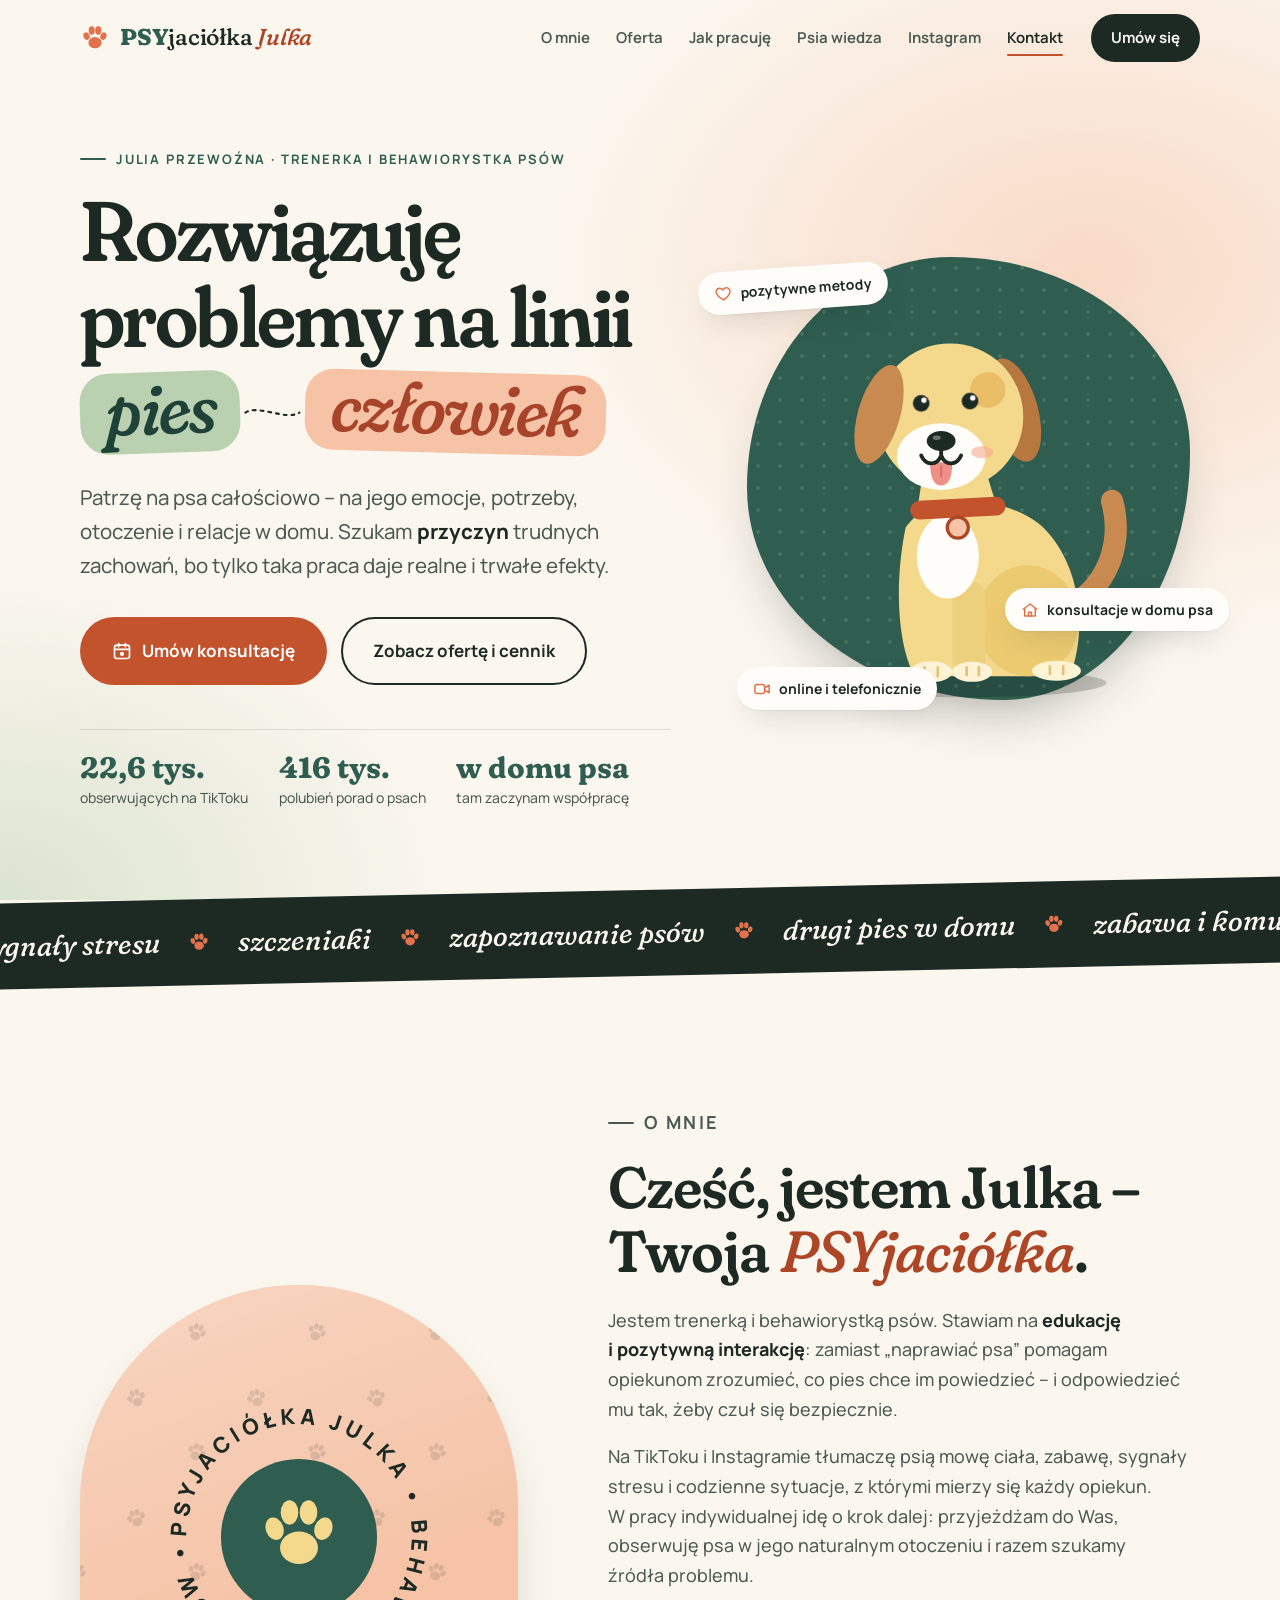
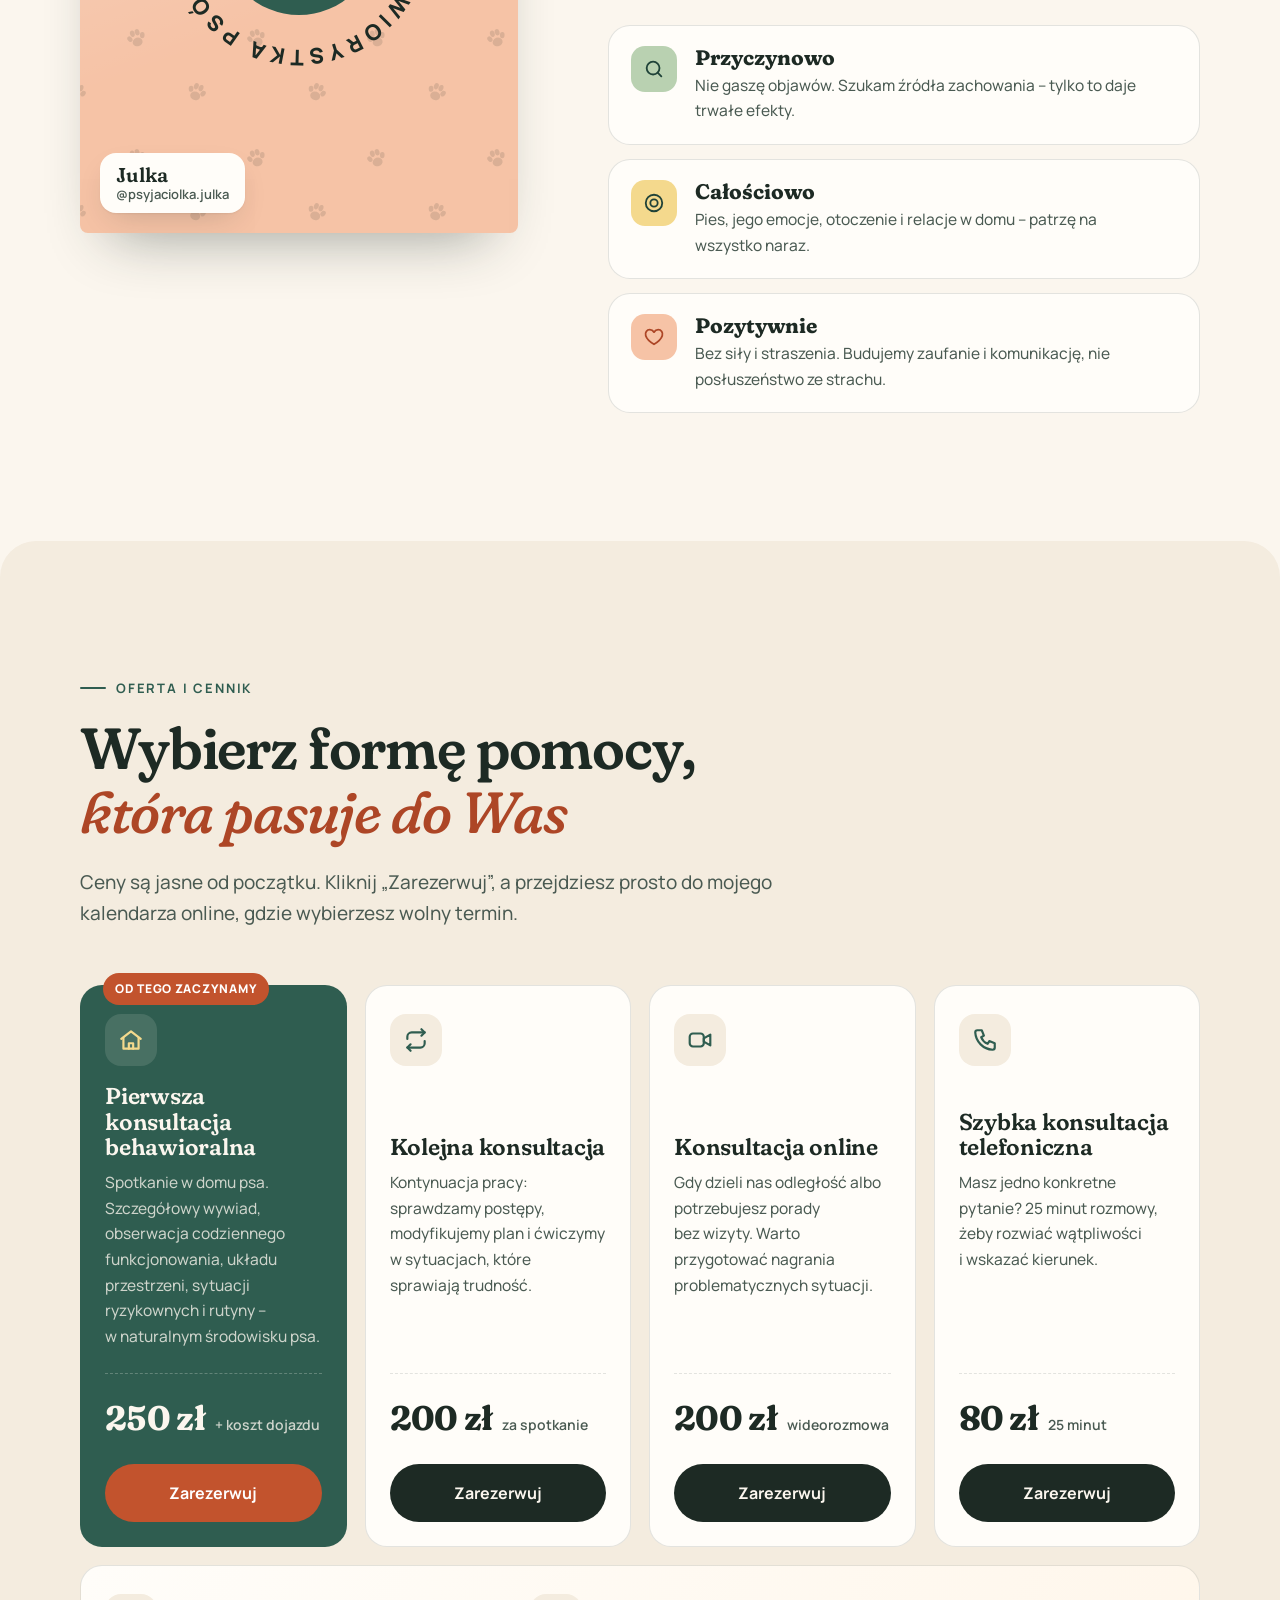
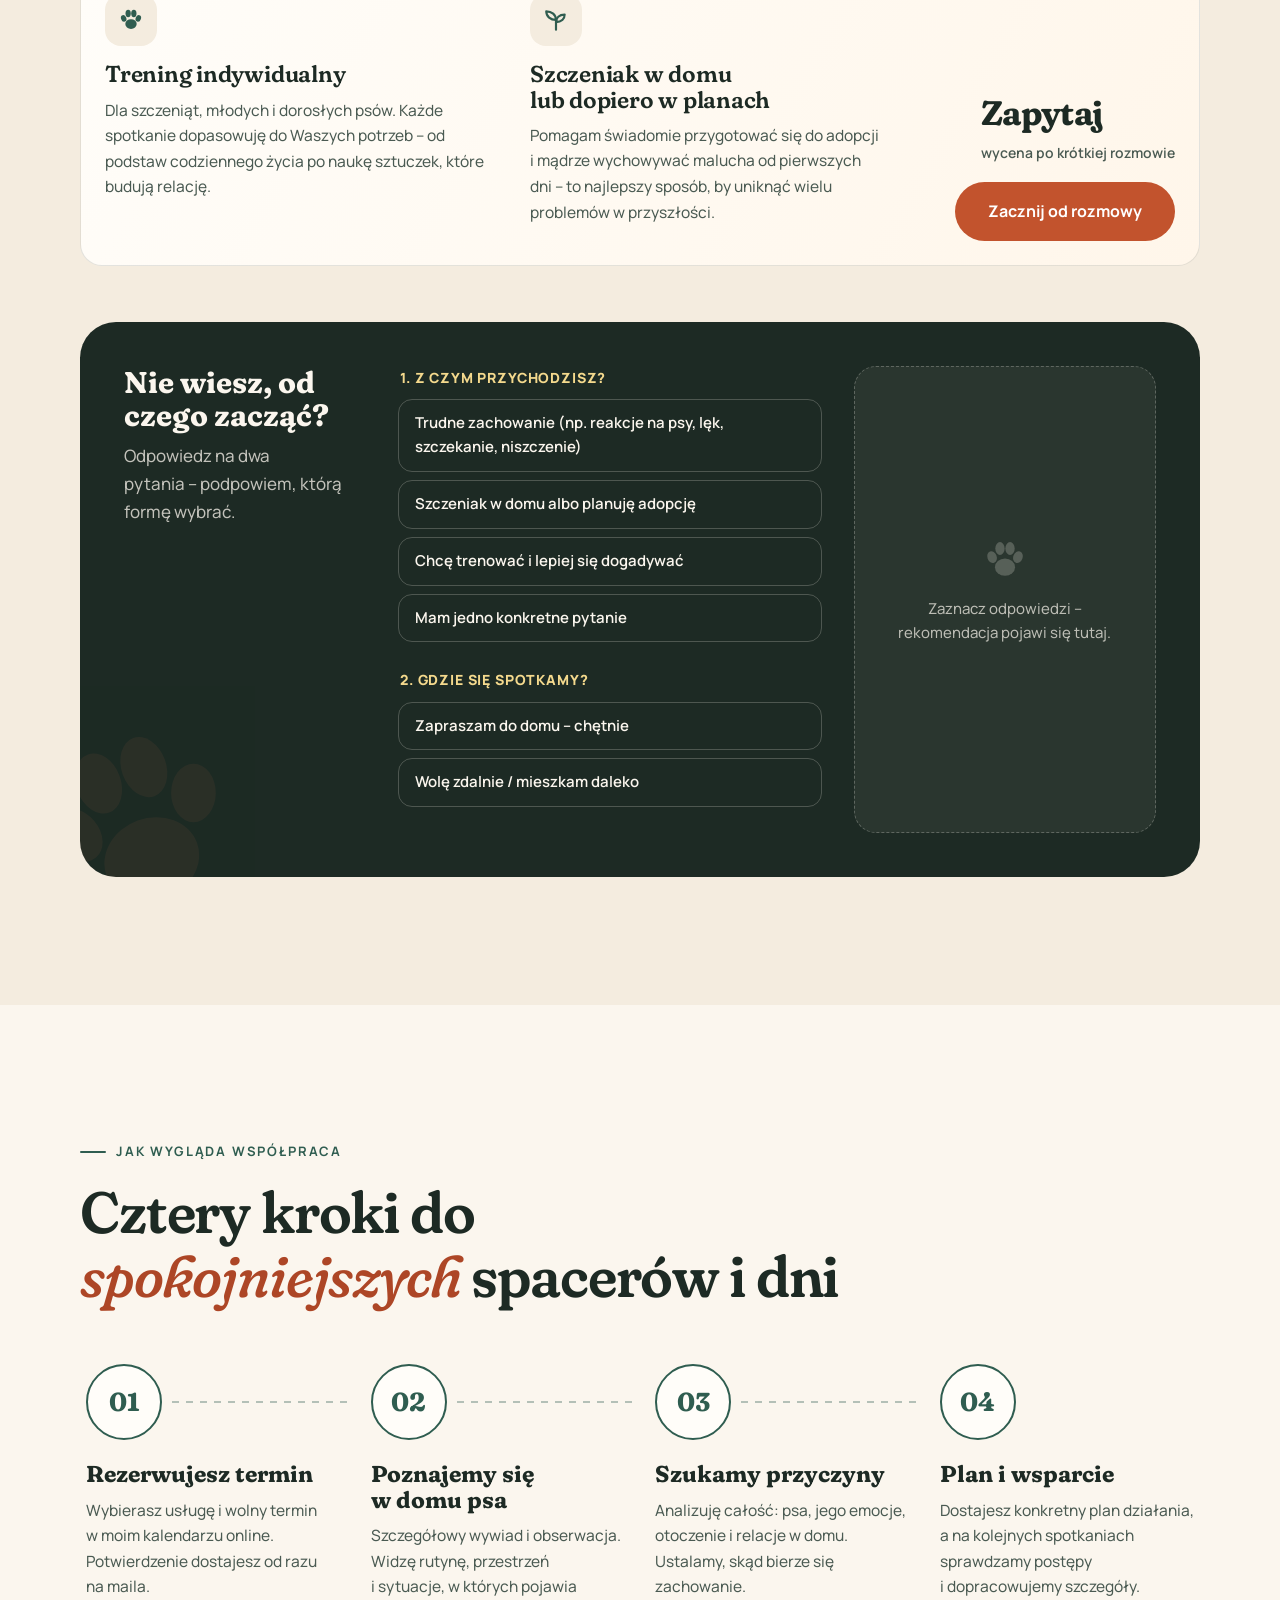
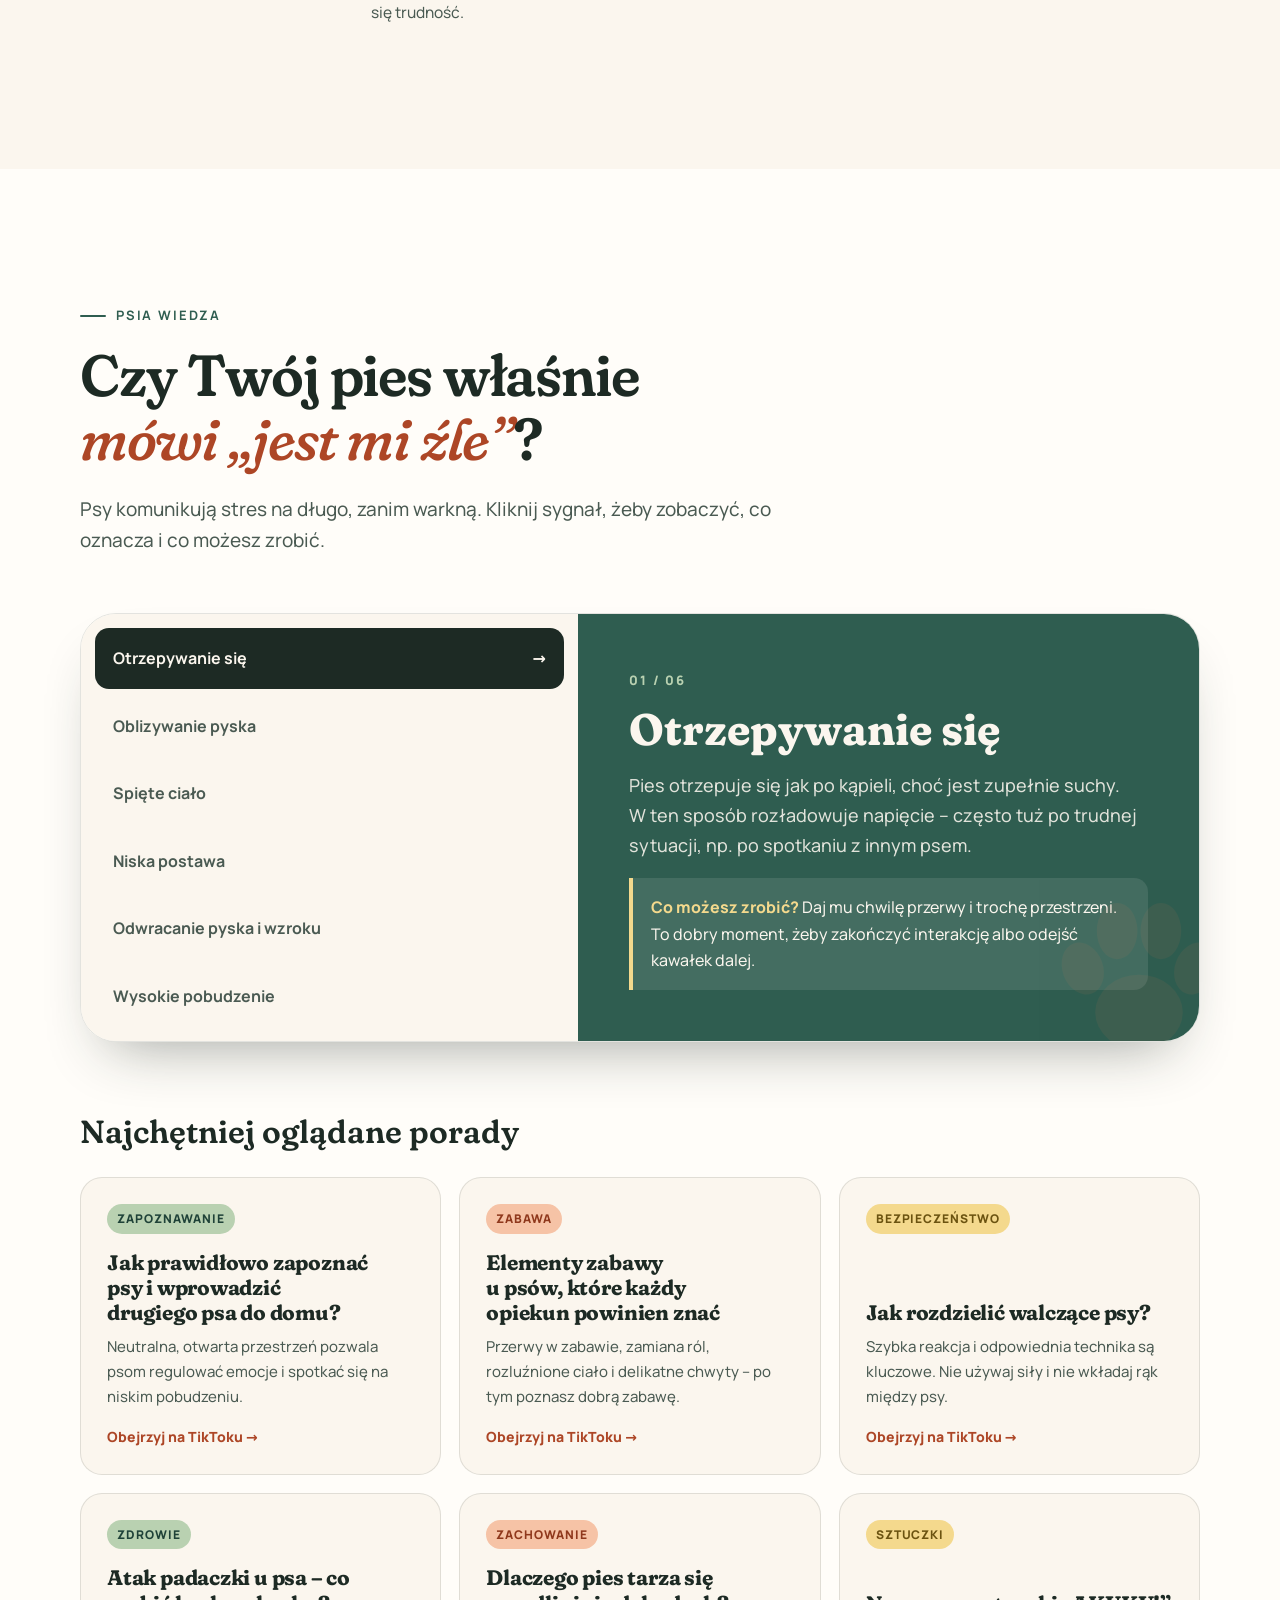
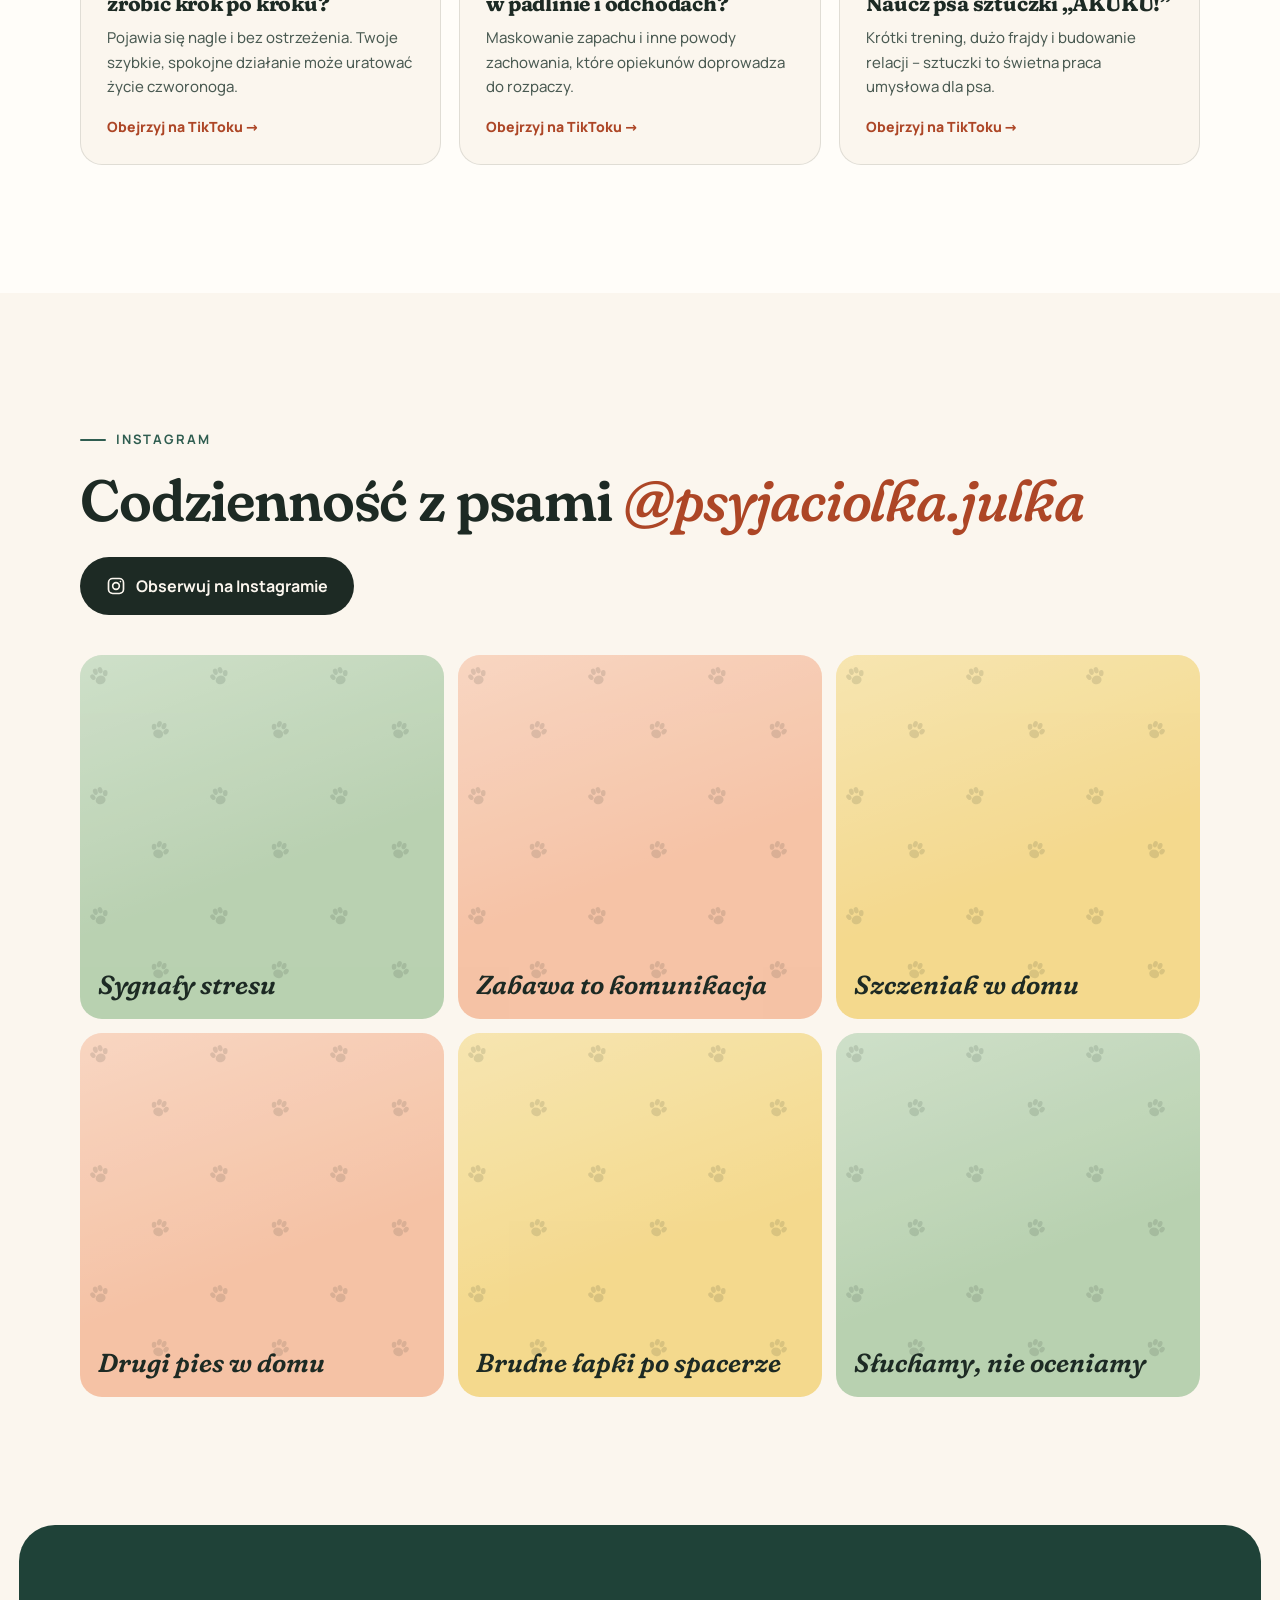
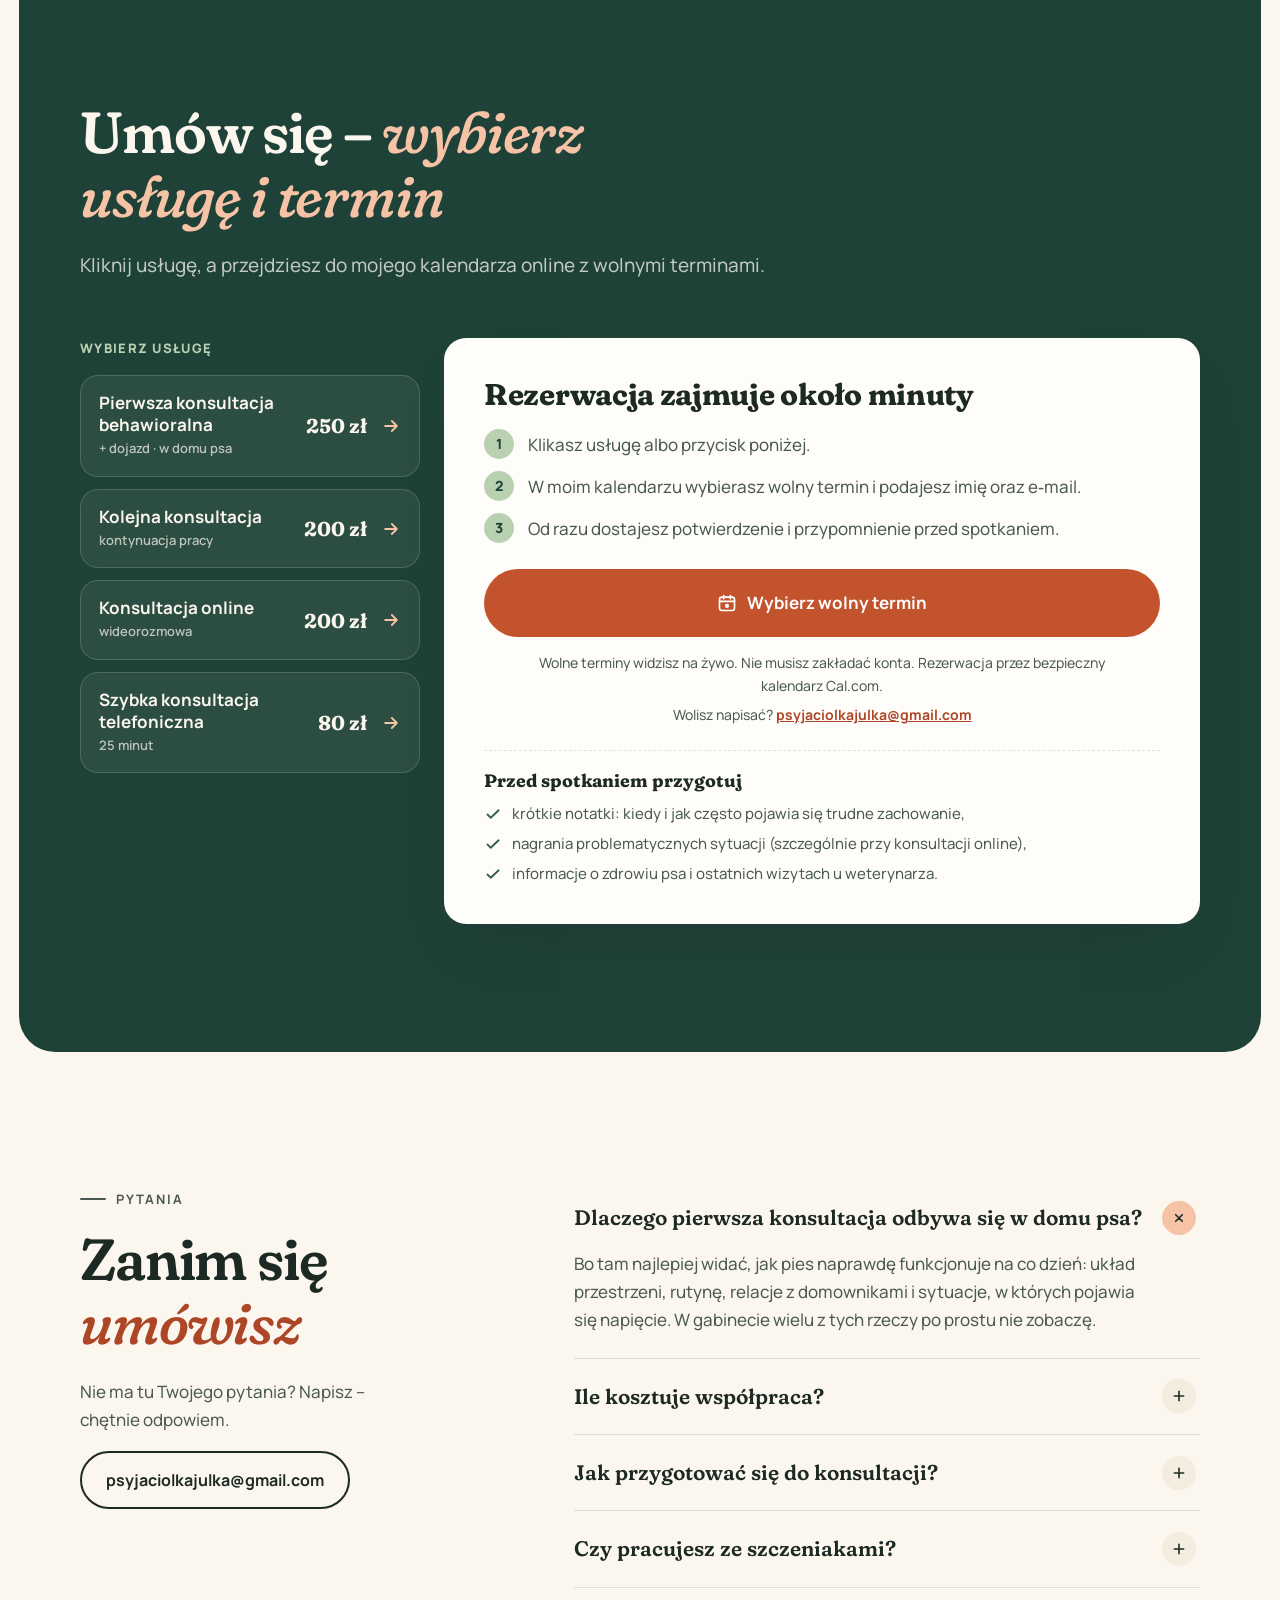
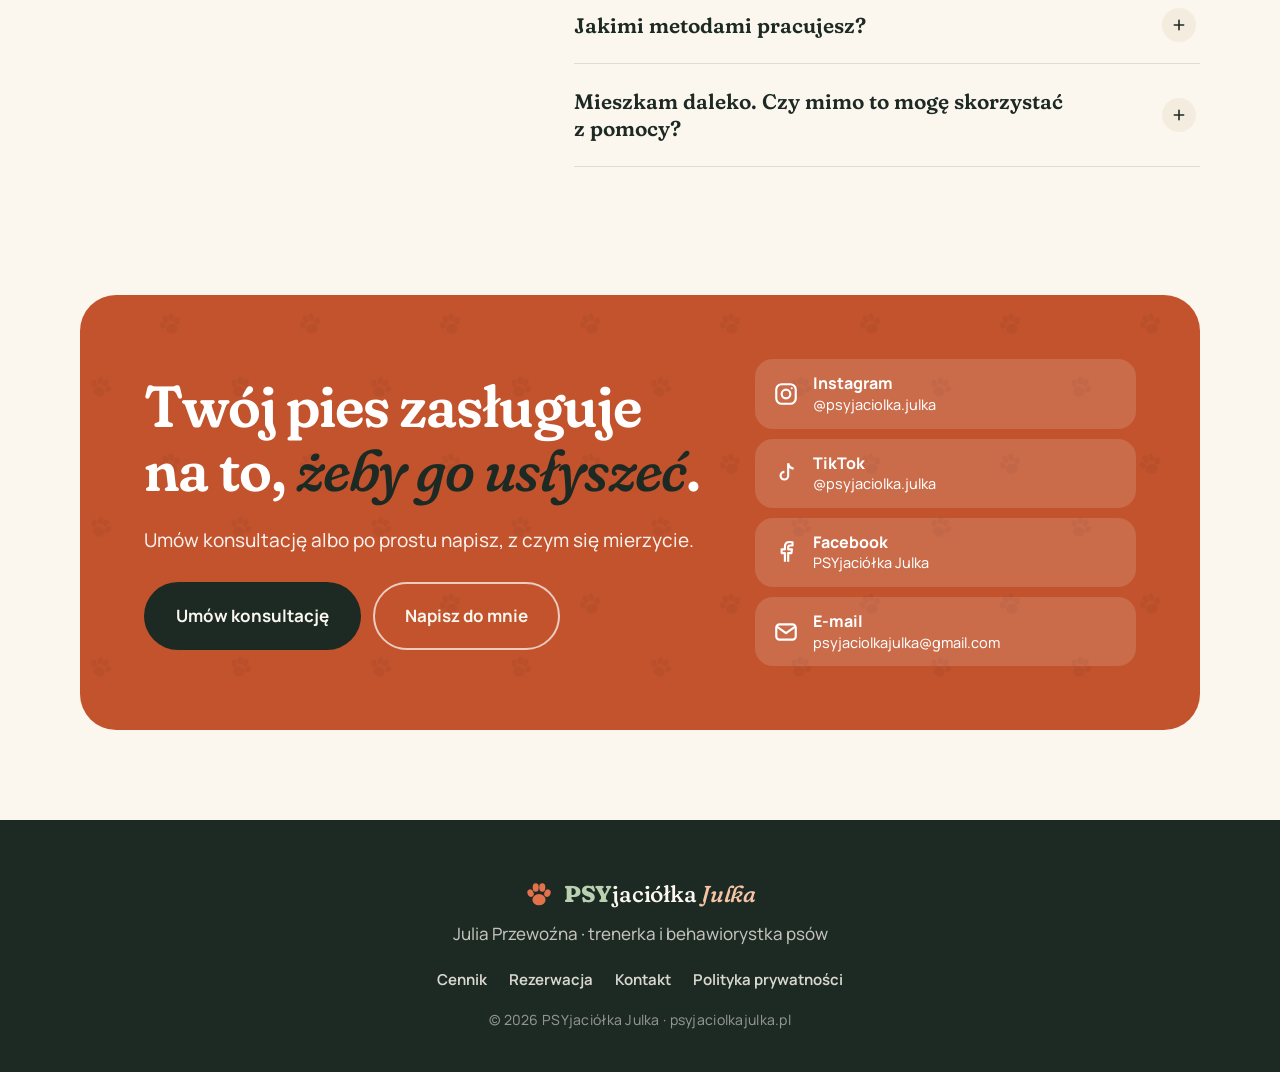
==== commit b40e7806: "Send all booking CTAs straight to Julka's Cal.com Replace the embedded calendar with direct links so" ====
--- a/index.html
+++ b/index.html
@@ -89,7 +89,7 @@
         <a href="#instagram">Instagram</a>
         <a href="#kontakt">Kontakt</a>
       </nav>
-      <a class="btn btn--small btn--ink nav__cta" href="#kalendarz">Umów się</a>
+      <a class="btn btn--small btn--ink nav__cta" href="https://cal.com/psyjaciolka-julka" data-cal>Umów się</a>
       <button type="button" class="nav__burger" aria-label="Otwórz menu" aria-expanded="false" aria-controls="mobile-menu">
         <span></span><span></span>
       </button>
@@ -101,7 +101,7 @@
       <a href="#wiedza">Psia wiedza</a>
       <a href="#instagram">Instagram</a>
       <a href="#kontakt">Kontakt</a>
-      <a class="btn btn--accent" href="#kalendarz">Umów konsultację</a>
+      <a class="btn btn--accent" href="https://cal.com/psyjaciolka-julka" data-cal>Umów konsultację</a>
     </div>
   </header>
 
@@ -121,7 +121,7 @@
             Szukam <strong>przyczyn</strong> trudnych zachowań, bo tylko taka praca daje realne i&nbsp;trwałe efekty.
           </p>
           <div class="hero__actions reveal">
-            <a class="btn btn--accent btn--big" href="#kalendarz">
+            <a class="btn btn--accent btn--big" href="https://cal.com/psyjaciolka-julka" data-cal>
               <svg viewBox="0 0 24 24" aria-hidden="true"><use href="#i-cal"/></svg>
               Umów konsultację
             </a>
@@ -234,7 +234,7 @@
         <div class="section__head">
           <p class="eyebrow reveal">Oferta i&nbsp;cennik</p>
           <h2 class="h2 reveal">Wybierz formę pomocy, <em>która pasuje do Was</em></h2>
-          <p class="section__lead reveal">Ceny są jasne od początku. Kliknij „Zarezerwuj”, a&nbsp;przeniosę Cię prosto do kalendarza z&nbsp;wybraną usługą.</p>
+          <p class="section__lead reveal">Ceny są jasne od początku. Kliknij „Zarezerwuj”, a&nbsp;przejdziesz prosto do mojego kalendarza online, gdzie wybierzesz wolny termin.</p>
         </div>
 
         <div class="cards">
@@ -245,7 +245,7 @@
             <p>Spotkanie w&nbsp;domu psa. Szczegółowy wywiad, obserwacja codziennego funkcjonowania, układu przestrzeni,
               sytuacji ryzykownych i&nbsp;rutyny&nbsp;– w&nbsp;naturalnym środowisku psa.</p>
             <div class="card__price"><b>250&nbsp;zł</b><span>+ koszt dojazdu</span></div>
-            <button type="button" class="btn btn--accent card__btn" data-book="pierwsza">Zarezerwuj</button>
+            <a class="btn btn--accent card__btn" href="https://cal.com/psyjaciolka-julka" data-cal="pierwsza">Zarezerwuj</a>
           </article>
 
           <article class="card reveal">
@@ -253,7 +253,7 @@
             <h3>Kolejna konsultacja</h3>
             <p>Kontynuacja pracy: sprawdzamy postępy, modyfikujemy plan i&nbsp;ćwiczymy w&nbsp;sytuacjach, które sprawiają trudność.</p>
             <div class="card__price"><b>200&nbsp;zł</b><span>za spotkanie</span></div>
-            <button type="button" class="btn btn--ink card__btn" data-book="kolejna">Zarezerwuj</button>
+            <a class="btn btn--ink card__btn" href="https://cal.com/psyjaciolka-julka" data-cal="kolejna">Zarezerwuj</a>
           </article>
 
           <article class="card reveal">
@@ -261,7 +261,7 @@
             <h3>Konsultacja online</h3>
             <p>Gdy dzieli nas odległość albo potrzebujesz porady bez wizyty. Warto przygotować nagrania problematycznych sytuacji.</p>
             <div class="card__price"><b>200&nbsp;zł</b><span>wideorozmowa</span></div>
-            <button type="button" class="btn btn--ink card__btn" data-book="online">Zarezerwuj</button>
+            <a class="btn btn--ink card__btn" href="https://cal.com/psyjaciolka-julka" data-cal="online">Zarezerwuj</a>
           </article>
 
           <article class="card reveal">
@@ -269,7 +269,7 @@
             <h3>Szybka konsultacja telefoniczna</h3>
             <p>Masz jedno konkretne pytanie? 25&nbsp;minut rozmowy, żeby rozwiać wątpliwości i&nbsp;wskazać kierunek.</p>
             <div class="card__price"><b>80&nbsp;zł</b><span>25&nbsp;minut</span></div>
-            <button type="button" class="btn btn--ink card__btn" data-book="telefon">Zarezerwuj</button>
+            <a class="btn btn--ink card__btn" href="https://cal.com/psyjaciolka-julka" data-cal="telefon">Zarezerwuj</a>
           </article>
 
           <article class="card card--wide reveal">
@@ -287,7 +287,7 @@
             </div>
             <div class="card--wide__cta">
               <div class="card__price"><b>Zapytaj</b><span>wycena po krótkiej rozmowie</span></div>
-              <button type="button" class="btn btn--accent card__btn" data-book="telefon">Zacznij od rozmowy</button>
+              <a class="btn btn--accent card__btn" href="https://cal.com/psyjaciolka-julka" data-cal="telefon">Zacznij od rozmowy</a>
             </div>
           </article>
         </div>
@@ -330,7 +330,7 @@
           <li class="step reveal">
             <span class="step__num">01</span>
             <h3>Rezerwujesz termin</h3>
-            <p>Wybierasz usługę i&nbsp;dogodny dzień w&nbsp;kalendarzu na dole strony. Potwierdzenie dostajesz od razu na maila.</p>
+            <p>Wybierasz usługę i&nbsp;wolny termin w&nbsp;moim kalendarzu online. Potwierdzenie dostajesz od razu na maila.</p>
           </li>
           <li class="step reveal">
             <span class="step__num">02</span>
@@ -459,48 +459,58 @@
     <section class="section booking" id="kalendarz">
       <div class="wrap">
         <div class="section__head section__head--light">
-          <p class="eyebrow reveal">Kalendarz</p>
+          <p class="eyebrow reveal">Rezerwacja</p>
           <h2 class="h2 reveal">Umów się&nbsp;– <em>wybierz usługę i&nbsp;termin</em></h2>
-          <p class="section__lead reveal">Wolne terminy widzisz na żywo. Po rezerwacji dostaniesz potwierdzenie i&nbsp;przypomnienie na maila.</p>
+          <p class="section__lead reveal">Kliknij usługę, a&nbsp;przejdziesz do mojego kalendarza online z&nbsp;wolnymi terminami.</p>
         </div>
 
         <div class="booking__grid">
           <div class="booking__side">
-            <div class="booking__services" role="radiogroup" aria-label="Wybierz usługę">
-              <!-- wypełniane przez app.js na podstawie CONFIG.services -->
+            <div class="booking__services">
+              <p class="booking__label">Wybierz usługę</p>
+              <a class="svc" href="https://cal.com/psyjaciolka-julka" data-cal="pierwsza">
+                <span class="svc__body"><span class="svc__name">Pierwsza konsultacja behawioralna</span><span class="svc__meta">+ dojazd · w&nbsp;domu psa</span></span>
+                <span class="svc__price">250 zł</span>
+                <svg class="svc__arrow" viewBox="0 0 24 24" aria-hidden="true"><use href="#i-arrow"/></svg>
+              </a>
+              <a class="svc" href="https://cal.com/psyjaciolka-julka" data-cal="kolejna">
+                <span class="svc__body"><span class="svc__name">Kolejna konsultacja</span><span class="svc__meta">kontynuacja pracy</span></span>
+                <span class="svc__price">200 zł</span>
+                <svg class="svc__arrow" viewBox="0 0 24 24" aria-hidden="true"><use href="#i-arrow"/></svg>
+              </a>
+              <a class="svc" href="https://cal.com/psyjaciolka-julka" data-cal="online">
+                <span class="svc__body"><span class="svc__name">Konsultacja online</span><span class="svc__meta">wideorozmowa</span></span>
+                <span class="svc__price">200 zł</span>
+                <svg class="svc__arrow" viewBox="0 0 24 24" aria-hidden="true"><use href="#i-arrow"/></svg>
+              </a>
+              <a class="svc" href="https://cal.com/psyjaciolka-julka" data-cal="telefon">
+                <span class="svc__body"><span class="svc__name">Szybka konsultacja telefoniczna</span><span class="svc__meta">25 minut</span></span>
+                <span class="svc__price">80 zł</span>
+                <svg class="svc__arrow" viewBox="0 0 24 24" aria-hidden="true"><use href="#i-arrow"/></svg>
+              </a>
             </div>
+          </div>
+          <div class="booking__cta">
+            <h3>Rezerwacja zajmuje około minuty</h3>
+            <ol class="booking__steps">
+              <li><span>1</span>Klikasz usługę albo przycisk poniżej.</li>
+              <li><span>2</span>W&nbsp;moim kalendarzu wybierasz wolny termin i&nbsp;podajesz imię oraz e‑mail.</li>
+              <li><span>3</span>Od razu dostajesz potwierdzenie i&nbsp;przypomnienie przed spotkaniem.</li>
+            </ol>
+            <a class="btn btn--accent btn--big booking__go" href="https://cal.com/psyjaciolka-julka" data-cal>
+              <svg viewBox="0 0 24 24" aria-hidden="true"><use href="#i-cal"/></svg>
+              Wybierz wolny termin
+            </a>
+            <p class="booking__trust">Wolne terminy widzisz na żywo. Nie musisz zakładać konta. Rezerwacja przez bezpieczny kalendarz Cal.com.</p>
+            <p class="booking__alt">Wolisz napisać? <a href="mailto:psyjaciolkajulka@gmail.com?subject=Pytanie%20o%20konsultacj%C4%99">psyjaciolkajulka@gmail.com</a></p>
             <div class="booking__prep">
-              <h3>Przed spotkaniem przygotuj</h3>
+              <h4>Przed spotkaniem przygotuj</h4>
               <ul>
                 <li><svg viewBox="0 0 24 24" aria-hidden="true"><use href="#i-check"/></svg>krótkie notatki: kiedy i&nbsp;jak często pojawia się trudne zachowanie,</li>
                 <li><svg viewBox="0 0 24 24" aria-hidden="true"><use href="#i-check"/></svg>nagrania problematycznych sytuacji (szczególnie przy konsultacji online),</li>
                 <li><svg viewBox="0 0 24 24" aria-hidden="true"><use href="#i-check"/></svg>informacje o&nbsp;zdrowiu psa i&nbsp;ostatnich wizytach u&nbsp;weterynarza.</li>
               </ul>
             </div>
-          </div>
-          <div class="booking__calendar">
-            <div class="booking__summary">
-              <span class="booking__step">Krok 2</span>
-              <p>Wybrana usługa: <b class="booking__chosen">—</b></p>
-            </div>
-            <noscript>
-              <p class="booking__noscript">Kalendarz wymaga włączonego JavaScriptu. <a href="https://cal.com/psyjaciolka-julka">Zarezerwuj termin na cal.com/psyjaciolka-julka</a> albo napisz: <a href="mailto:psyjaciolkajulka@gmail.com">psyjaciolkajulka@gmail.com</a>.</p>
-            </noscript>
-            <div class="booking__embed" id="cal-embed">
-              <div class="booking__loading">
-                <svg class="spin-paw" viewBox="0 0 64 64" aria-hidden="true"><use href="#i-paw"/></svg>
-                <p>Ładuję kalendarz…</p>
-              </div>
-            </div>
-            <div class="booking__fallback" hidden>
-              <h3>Kalendarz nie chce się załadować?</h3>
-              <p>Zarezerwuj termin bezpośrednio albo napisz do mnie&nbsp;– odpiszę najszybciej, jak to możliwe.</p>
-              <div class="booking__fallback-actions">
-                <a class="btn btn--accent booking__direct" href="https://cal.com/psyjaciolka-julka" target="_blank" rel="noopener">Otwórz kalendarz</a>
-                <a class="btn btn--ghost-light booking__mail" href="mailto:psyjaciolkajulka@gmail.com?subject=Rezerwacja%20konsultacji">Napisz maila</a>
-              </div>
-            </div>
-            <p class="booking__note">Problem z&nbsp;ładowaniem? <a class="booking__direct" href="https://cal.com/psyjaciolka-julka" target="_blank" rel="noopener">Otwórz kalendarz w&nbsp;nowej karcie</a>.</p>
           </div>
         </div>
       </div>
@@ -551,7 +561,7 @@
           <h2 class="h2">Twój pies zasługuje na to, <em>żeby go usłyszeć</em>.</h2>
           <p>Umów konsultację albo po prostu napisz, z&nbsp;czym się mierzycie.</p>
           <div class="contact__actions">
-            <a class="btn btn--accent btn--big" href="#kalendarz">Umów konsultację</a>
+            <a class="btn btn--accent btn--big" href="https://cal.com/psyjaciolka-julka" data-cal>Umów konsultację</a>
             <a class="btn btn--ghost-light btn--big" href="mailto:psyjaciolkajulka@gmail.com">Napisz do mnie</a>
           </div>
         </div>
@@ -565,7 +575,7 @@
     </section>
 
     <!-- Mobilny przycisk rezerwacji -->
-    <a class="fab" href="#kalendarz" aria-label="Umów konsultację">
+    <a class="fab" href="https://cal.com/psyjaciolka-julka" data-cal aria-label="Umów konsultację w kalendarzu online">
       <svg viewBox="0 0 24 24" aria-hidden="true"><use href="#i-cal"/></svg>
       <span>Umów się</span>
     </a>
@@ -592,6 +602,7 @@
   <!-- ============ IKONY ============ -->
   <svg width="0" height="0" style="position:absolute" aria-hidden="true">
     <symbol id="i-paw" viewBox="0 0 64 64"><ellipse cx="32" cy="42" rx="14" ry="12"/><ellipse cx="14" cy="28" rx="6.5" ry="8.5" transform="rotate(-20 14 28)"/><ellipse cx="25" cy="16" rx="6.5" ry="9"/><ellipse cx="39" cy="16" rx="6.5" ry="9"/><ellipse cx="50" cy="28" rx="6.5" ry="8.5" transform="rotate(20 50 28)"/></symbol>
+    <symbol id="i-arrow" viewBox="0 0 24 24"><path fill="none" stroke="currentColor" stroke-width="2.2" stroke-linecap="round" stroke-linejoin="round" d="M5 12h14M13 6l6 6-6 6"/></symbol>
     <symbol id="i-check" viewBox="0 0 24 24"><path fill="none" stroke="currentColor" stroke-width="2.4" stroke-linecap="round" stroke-linejoin="round" d="M4.5 12.5l4.5 4.5L19.5 7"/></symbol>
     <symbol id="i-cal" viewBox="0 0 24 24"><g fill="none" stroke="currentColor" stroke-width="2" stroke-linecap="round" stroke-linejoin="round"><rect x="3" y="5" width="18" height="16" rx="3"/><path d="M8 3v4M16 3v4M3 10h18"/><circle cx="12" cy="15.5" r="1.5" fill="currentColor"/></g></symbol>
     <symbol id="i-heart" viewBox="0 0 24 24"><path fill="none" stroke="currentColor" stroke-width="2" stroke-linejoin="round" d="M12 20s-7.5-4.6-9-9.4C1.9 7 4.2 4 7.4 4c2 0 3.5 1.1 4.6 2.7C13.1 5.1 14.6 4 16.6 4c3.2 0 5.5 3 4.4 6.6C19.5 15.4 12 20 12 20z"/></symbol>
--- a/styles.css
+++ b/styles.css
@@ -47,7 +47,7 @@
 body {
   margin: 0;
   font-family: var(--font-body);
-  font-size: 17px;
+  font-size: 1.0625rem;
   font-weight: 450;
   line-height: 1.65;
   color: var(--ink);
@@ -76,7 +76,7 @@
 
 .eyebrow {
   display: inline-flex; align-items: center; gap: 10px;
-  font-size: 13px; font-weight: 700; letter-spacing: .14em; text-transform: uppercase;
+  font-size: 0.8125rem; font-weight: 700; letter-spacing: .14em; text-transform: uppercase;
   color: var(--forest); margin-bottom: 18px;
 }
 .eyebrow::before { content: ""; width: 26px; height: 2px; background: currentColor; border-radius: 2px; }
@@ -85,19 +85,19 @@
   font-family: var(--font-display);
   font-variation-settings: "SOFT" 100;
   font-weight: 600;
-  font-size: clamp(34px, 5vw, 58px);
+  font-size: clamp(2.125rem, 5vw, 3.625rem);
   letter-spacing: -.02em;
   margin-bottom: 22px;
 }
 .h2 em, .h3 em { font-style: italic; font-weight: 500; color: var(--accent-deep); }
 .h3 {
   font-family: var(--font-display); font-variation-settings: "SOFT" 100;
-  font-weight: 600; font-size: clamp(24px, 3vw, 32px); margin: 72px 0 28px;
+  font-weight: 600; font-size: clamp(1.5rem, 3vw, 2rem); margin: 72px 0 28px;
 }
 
 .section { padding: var(--section) 0; position: relative; }
 .section__head { max-width: 760px; margin-bottom: 56px; }
-.section__lead { font-size: 19px; color: var(--ink-soft); }
+.section__lead { font-size: 1.1875rem; color: var(--ink-soft); }
 
 /* ---------- Buttons ---------- */
 .btn {
@@ -105,7 +105,7 @@
   display: inline-flex; align-items: center; justify-content: center; gap: 10px;
   padding: 14px 24px; border-radius: 999px; border: 2px solid transparent;
   background: var(--bg); color: var(--fg);
-  font-weight: 700; font-size: 16px; text-decoration: none; cursor: pointer;
+  font-weight: 700; font-size: 1rem; text-decoration: none; cursor: pointer;
   transition: transform 160ms var(--ease-out), box-shadow 200ms ease, background-color 200ms ease, color 200ms ease, border-color 200ms ease;
   white-space: nowrap;
 }
@@ -118,8 +118,8 @@
 
 .btn--ghost-light { --bg: transparent; --fg: var(--cream); border-color: rgba(251,246,238,.6); }
 
-.btn--big { padding: 18px 30px; font-size: 17px; }
-.btn--small { padding: 10px 18px; font-size: 15px; }
+.btn--big { padding: 18px 30px; font-size: 1.0625rem; }
+.btn--small { padding: 10px 18px; font-size: 0.9375rem; }
 
 /* ---------- Nav ---------- */
 .nav {
@@ -136,7 +136,7 @@
 .logo {
   display: inline-flex; align-items: center; gap: 10px; text-decoration: none;
   font-family: var(--font-display); font-variation-settings: "SOFT" 100;
-  font-size: 23px; font-weight: 500; letter-spacing: -.01em; white-space: nowrap;
+  font-size: 1.4375rem; font-weight: 500; letter-spacing: -.01em; white-space: nowrap;
 }
 .logo b { font-weight: 800; color: var(--forest); }
 .logo em { font-style: italic; color: var(--accent-deep); }
@@ -146,7 +146,7 @@
 
 .nav__links { display: flex; gap: 26px; margin-left: auto; }
 .nav__links a {
-  text-decoration: none; font-weight: 650; font-size: 15px; color: var(--ink-soft);
+  text-decoration: none; font-weight: 650; font-size: 0.9375rem; color: var(--ink-soft);
   position: relative; padding: 6px 0;
 }
 .nav__links a::after {
@@ -192,7 +192,7 @@
 @keyframes menuItemIn { from { opacity: 0; transform: translateY(6px); } }
 body.menu-open { overflow: hidden; }
 .mobile-menu a:not(.btn) {
-  text-decoration: none; font-family: var(--font-display); font-size: 26px; padding: 8px 0;
+  text-decoration: none; font-family: var(--font-display); font-size: 1.625rem; padding: 8px 0;
   border-bottom: 1px solid var(--line);
 }
 .mobile-menu .btn { margin-top: 16px; }
@@ -219,7 +219,7 @@
 }
 .hero__title {
   font-family: var(--font-display); font-variation-settings: "SOFT" 100, "WONK" 1;
-  font-weight: 600; font-size: clamp(42px, 6.6vw, 86px); letter-spacing: -.03em; line-height: 1.02;
+  font-weight: 600; font-size: clamp(2.625rem, 6.6vw, 5.375rem); letter-spacing: -.03em; line-height: 1.02;
   margin-bottom: 28px;
 }
 .hero__pair { display: flex; width: max-content; max-width: 100%; align-items: center; flex-wrap: nowrap; gap: 4px; margin-top: 12px; font-size: .84em; white-space: nowrap; }
@@ -230,7 +230,7 @@
 .chip--dog { background: var(--sage); color: var(--forest-deep); transform: rotate(-2deg); }
 .chip--human { background: var(--peach); color: var(--accent-hover); transform: rotate(1.5deg); }
 .hero__link { width: .8em; height: .3em; flex: none; fill: none; stroke: var(--ink); stroke-width: 3; stroke-linecap: round; stroke-dasharray: 4 7; }
-.hero__lead { font-size: clamp(18px, 1.6vw, 21px); color: var(--ink-soft); max-width: 560px; margin-bottom: 34px; }
+.hero__lead { font-size: clamp(1.125rem, 1.6vw, 1.3125rem); color: var(--ink-soft); max-width: 560px; margin-bottom: 34px; }
 .hero__lead strong { color: var(--ink); }
 .hero__actions { display: flex; flex-wrap: wrap; gap: 14px; margin-bottom: 44px; }
 .hero__facts {
@@ -239,9 +239,9 @@
 }
 .hero__facts b {
   display: block; font-family: var(--font-display); font-variation-settings: "SOFT" 100;
-  font-size: clamp(24px, 2.3vw, 30px); font-weight: 700; color: var(--forest); line-height: 1.1; white-space: nowrap;
-}
-.hero__facts span { display: block; font-size: 14px; line-height: 1.4; margin-top: 4px; color: var(--ink-soft); }
+  font-size: clamp(1.5rem, 2.3vw, 1.875rem); font-weight: 700; color: var(--forest); line-height: 1.1; white-space: nowrap;
+}
+.hero__facts span { display: block; font-size: 0.875rem; line-height: 1.4; margin-top: 4px; color: var(--ink-soft); }
 
 .hero__art { position: relative; aspect-ratio: 1 / 1.02; max-width: 520px; justify-self: end; width: 100%; }
 .hero__blob {
@@ -287,7 +287,7 @@
 .bark {
   position: absolute; left: 6%; top: 26%; z-index: 3;
   background: var(--ink); color: var(--cream); font-family: var(--font-display); font-style: italic; font-weight: 600;
-  font-size: 22px; padding: 10px 18px; border-radius: 20px 20px 20px 4px; box-shadow: var(--shadow);
+  font-size: 1.375rem; padding: 10px 18px; border-radius: 20px 20px 20px 4px; box-shadow: var(--shadow);
   opacity: 0; transform: translateY(6px) scale(.92); transform-origin: bottom left; transition: opacity 200ms var(--ease-out), transform 260ms var(--ease-pop);
   pointer-events: none; white-space: nowrap;
 }
@@ -313,7 +313,7 @@
 .sticker {
   position: absolute; display: inline-flex; align-items: center; gap: 8px;
   padding: 10px 16px; border-radius: 999px; background: var(--paper);
-  font-weight: 700; font-size: 14px; box-shadow: var(--shadow); white-space: nowrap;
+  font-weight: 700; font-size: 0.875rem; box-shadow: var(--shadow); white-space: nowrap;
   animation: float 6s ease-in-out infinite;
 }
 .sticker svg { width: 18px; height: 18px; color: var(--accent-bright); }
@@ -328,7 +328,7 @@
   transform: rotate(-1.2deg); margin: -10px -20px 0; position: relative; z-index: 3;
 }
 .marquee__track { display: flex; align-items: center; gap: 28px; width: max-content; animation: marquee 38s linear infinite; }
-.marquee span { font-family: var(--font-display); font-style: italic; font-size: clamp(20px, 2.4vw, 28px); white-space: nowrap; }
+.marquee span { font-family: var(--font-display); font-style: italic; font-size: clamp(1.25rem, 2.4vw, 1.75rem); white-space: nowrap; }
 .marquee i {
   width: 22px; height: 22px; flex: none; background: var(--accent-bright);
   -webkit-mask: url("assets/favicon.svg") center / contain no-repeat; mask: url("assets/favicon.svg") center / contain no-repeat;
@@ -350,7 +350,7 @@
   content: attr(data-fallback);
   position: absolute; inset: auto 18px 18px 18px;
   font-family: var(--font-display); font-style: italic; font-weight: 600;
-  font-size: clamp(20px, 2.2vw, 26px); line-height: 1.15; color: var(--ink);
+  font-size: clamp(1.25rem, 2.2vw, 1.625rem); line-height: 1.15; color: var(--ink);
 }
 
 /* ---------- About ---------- */
@@ -373,11 +373,11 @@
 .photo--arch figcaption {
   position: absolute; left: 20px; bottom: 20px; z-index: 2;
   background: var(--paper); border-radius: 16px; padding: 10px 16px; box-shadow: var(--shadow);
-  font-family: var(--font-display); font-weight: 600; font-size: 20px; line-height: 1.2;
-}
-.photo--arch figcaption span { display: block; font-family: var(--font-body); font-size: 13px; font-weight: 600; color: var(--ink-soft); }
-
-.about__copy > p { font-size: 18px; color: var(--ink-soft); }
+  font-family: var(--font-display); font-weight: 600; font-size: 1.25rem; line-height: 1.2;
+}
+.photo--arch figcaption span { display: block; font-family: var(--font-body); font-size: 0.8125rem; font-weight: 600; color: var(--ink-soft); }
+
+.about__copy > p { font-size: 1.125rem; color: var(--ink-soft); }
 .about__copy strong { color: var(--ink); }
 .values { list-style: none; padding: 0; margin: 34px 0 0; display: grid; gap: 14px; }
 .value {
@@ -389,8 +389,8 @@
 .value:nth-child(2) .value__icon { background: var(--butter); }
 .value:nth-child(3) .value__icon { background: var(--peach); color: var(--accent-deep); }
 .value__icon svg { width: 22px; height: 22px; }
-.value h3 { font-family: var(--font-display); font-size: 21px; margin-bottom: 4px; }
-.value p { margin: 0; font-size: 15.5px; color: var(--ink-soft); }
+.value h3 { font-family: var(--font-display); font-size: 1.3125rem; margin-bottom: 4px; }
+.value p { margin: 0; font-size: 0.9688rem; color: var(--ink-soft); }
 
 /* ---------- Offer ---------- */
 .offer { background: var(--cream-2); border-radius: var(--radius-lg) var(--radius-lg) 0 0; }
@@ -401,17 +401,17 @@
   border: 1px solid var(--line);
   transition: transform 250ms var(--ease-out), box-shadow 250ms ease;
 }
-.card h3 { font-family: var(--font-display); font-variation-settings: "SOFT" 100; font-size: 23px; font-weight: 600; margin: 18px 0 10px; align-self: end; }
-.card p { font-size: 15.5px; color: var(--ink-soft); }
+.card h3 { letter-spacing: -.01em; font-family: var(--font-display); font-variation-settings: "SOFT" 100; font-size: 1.4375rem; font-weight: 600; margin: 18px 0 10px; align-self: end; }
+.card p { font-size: 0.9688rem; color: var(--ink-soft); }
 .card__icon { width: 52px; height: 52px; border-radius: 16px; display: grid; place-items: center; background: var(--cream-2); color: var(--forest); }
 .card__icon svg { width: 26px; height: 26px; fill: currentColor; }
 .card__price { display: flex; align-items: baseline; gap: 10px; align-self: end; margin: 8px 0 18px; padding-top: 16px; border-top: 1px dashed var(--line); }
-.card__price b { font-family: var(--font-display); font-size: 34px; font-weight: 700; color: var(--ink); letter-spacing: -.02em; }
-.card__price span { font-size: 14px; color: var(--ink-soft); font-weight: 600; }
+.card__price b { font-family: var(--font-display); font-size: 2.125rem; font-weight: 700; color: var(--ink); letter-spacing: -.02em; }
+.card__price span { font-size: 0.875rem; color: var(--ink-soft); font-weight: 600; }
 .card__btn { width: 100%; align-self: end; }
 .card__badge {
   position: absolute; top: -13px; left: 22px; background: var(--accent); color: #fff;
-  font-size: 12px; font-weight: 800; letter-spacing: .06em; text-transform: uppercase;
+  font-size: 0.75rem; font-weight: 800; letter-spacing: .06em; text-transform: uppercase;
   padding: 6px 12px; border-radius: 999px;
 }
 .card--featured { background: var(--forest); color: var(--cream); border-color: transparent; }
@@ -440,14 +440,14 @@
   content: ""; position: absolute; left: -50px; bottom: -60px; width: 220px; height: 220px; opacity: .07;
   background: url("assets/favicon.svg") center / contain no-repeat; transform: rotate(-20deg);
 }
-.matcher__intro h3 { font-family: var(--font-display); font-size: 30px; margin-bottom: 10px; }
+.matcher__intro h3 { font-family: var(--font-display); font-size: 1.875rem; margin-bottom: 10px; }
 .matcher__intro p { color: rgba(251,246,238,.75); }
 .matcher fieldset { border: 0; padding: 0; margin: 0 0 18px; }
-.matcher legend { font-weight: 800; font-size: 14px; letter-spacing: .06em; text-transform: uppercase; color: var(--butter); margin-bottom: 10px; }
+.matcher legend { font-weight: 800; font-size: 0.875rem; letter-spacing: .06em; text-transform: uppercase; color: var(--butter); margin-bottom: 10px; }
 .matcher label { display: block; margin-bottom: 8px; cursor: pointer; }
 .matcher input { position: absolute; opacity: 0; pointer-events: none; }
 .matcher label span {
-  display: block; padding: 11px 16px; border-radius: 14px; font-size: 15px; font-weight: 600;
+  display: block; padding: 11px 16px; border-radius: 14px; font-size: 0.9375rem; font-weight: 600;
   border: 1.5px solid rgba(251,246,238,.22); transition: background-color 180ms ease, border-color 180ms ease, color 180ms ease;
 }
 .matcher label:active span { transform: scale(.98); }
@@ -460,15 +460,16 @@
 }
 .matcher__placeholder { color: rgba(251,246,238,.7); margin: 0; text-align: center; display: grid; justify-items: center; gap: 14px; }
 .matcher__placeholder svg { width: 46px; height: 46px; fill: rgba(251,246,238,.22); animation: hop 2.4s ease-in-out infinite; }
+@keyframes hop { 0%, 100% { transform: translateY(0) rotate(-10deg); } 50% { transform: translateY(-12px) rotate(10deg); } }
 .matcher__result.is-ready { background: var(--accent); color: #fff; border: 0; transition: background-color 200ms ease; }
 .matcher__result.is-ready > * { animation: popIn 260ms var(--ease-out) both; }
 .matcher__result.is-ready > *:nth-child(2) { animation-delay: 40ms; }
 .matcher__result.is-ready > *:nth-child(3) { animation-delay: 80ms; }
 .matcher__result.is-ready > *:nth-child(4) { animation-delay: 120ms; }
 @keyframes popIn { from { opacity: 0; transform: translateY(6px); } }
-.matcher__result small { font-weight: 800; letter-spacing: .08em; text-transform: uppercase; font-size: 12px; opacity: .85; }
-.matcher__result h4 { font-family: var(--font-display); font-size: 26px; margin: 6px 0 8px; }
-.matcher__result p { font-size: 15px; margin-bottom: 16px; }
+.matcher__result small { font-weight: 800; letter-spacing: .08em; text-transform: uppercase; font-size: 0.75rem; opacity: .85; }
+.matcher__result h4 { font-family: var(--font-display); font-size: 1.625rem; margin: 6px 0 8px; }
+.matcher__result p { font-size: 0.9375rem; margin-bottom: 16px; }
 .matcher__result .btn { --bg: var(--ink); --fg: var(--cream); align-self: flex-start; }
 @keyframes pop { from { transform: scale(.94); opacity: .4; } to { transform: scale(1); opacity: 1; } }
 
@@ -482,11 +483,11 @@
 .step__num {
   display: grid; place-items: center; width: 76px; height: 76px; border-radius: 50%;
   background: var(--paper); border: 2px solid var(--forest); position: relative; z-index: 1;
-  font-family: var(--font-display); font-size: 26px; font-weight: 700; color: var(--forest);
+  font-family: var(--font-display); font-size: 1.625rem; font-weight: 700; color: var(--forest);
   margin-bottom: 22px; transition: background-color 250ms ease, color 250ms ease, transform 300ms var(--ease-pop);
 }
-.step h3 { font-family: var(--font-display); font-size: 23px; margin-bottom: 10px; }
-.step p { font-size: 15.5px; color: var(--ink-soft); }
+.step h3 { font-family: var(--font-display); font-size: 1.4375rem; margin-bottom: 10px; }
+.step p { font-size: 0.9688rem; color: var(--ink-soft); }
 
 /* ---------- Knowledge ---------- */
 .knowledge { background: var(--paper); }
@@ -497,7 +498,7 @@
 .signals__list { display: flex; flex-direction: column; background: var(--cream); padding: 14px; gap: 6px; }
 .signals__list button {
   text-align: left; border: 0; background: transparent; padding: 15px 18px; border-radius: 14px;
-  font-weight: 700; font-size: 16px; cursor: pointer; color: var(--ink-soft);
+  font-weight: 700; font-size: 1rem; cursor: pointer; color: var(--ink-soft);
   display: flex; flex: 1; align-items: center; justify-content: space-between; gap: 12px;
   transition: background-color 150ms ease, color 150ms ease;
 }
@@ -509,12 +510,12 @@
   content: ""; position: absolute; right: -40px; bottom: -40px; width: 200px; height: 200px; opacity: .08;
   background: url("assets/favicon.svg") center / contain no-repeat;
 }
-.signals__index { font-weight: 800; font-size: 13px; letter-spacing: .14em; color: var(--sage); }
-.signals__title { font-family: var(--font-display); font-size: clamp(30px, 3.6vw, 44px); margin: 12px 0 18px; }
-.signals__what { font-size: 18px; color: rgba(251,246,238,.88); }
+.signals__index { font-weight: 800; font-size: 0.8125rem; letter-spacing: .14em; color: var(--sage); }
+.signals__title { font-family: var(--font-display); font-size: clamp(1.875rem, 3.6vw, 2.75rem); margin: 12px 0 18px; }
+.signals__what { font-size: 1.125rem; color: rgba(251,246,238,.88); }
 .signals__do {
   background: rgba(251,246,238,.1); border-left: 4px solid var(--butter); border-radius: 0 14px 14px 0;
-  padding: 16px 18px; font-size: 16px; margin: 0;
+  padding: 16px 18px; font-size: 1rem; margin: 0;
 }
 .signals__do b { color: var(--butter); }
 .signals__panel.is-changing > * { animation: slideIn 200ms var(--ease-out); }
@@ -530,14 +531,14 @@
 }
 .tip:active { transform: scale(.98); }
 .tip__tag {
-  justify-self: start; align-self: start; font-size: 12px; font-weight: 800; letter-spacing: .08em; text-transform: uppercase;
+  justify-self: start; align-self: start; font-size: 0.75rem; font-weight: 800; letter-spacing: .08em; text-transform: uppercase;
   background: var(--sage); color: var(--forest-deep); padding: 5px 10px; border-radius: 999px; margin-bottom: 16px;
 }
 .tip:nth-child(3n+2) .tip__tag { background: var(--peach); color: #8f381c; }
 .tip:nth-child(3n) .tip__tag { background: var(--butter); color: #6b5310; }
-.tip h4 { font-family: var(--font-display); font-size: 21px; line-height: 1.2; margin-bottom: 10px; }
-.tip p { font-size: 15px; color: var(--ink-soft); }
-.tip__more { font-weight: 800; font-size: 14px; color: var(--accent-deep); align-self: end; }
+.tip h4 { letter-spacing: -.01em; font-family: var(--font-display); font-size: 1.3125rem; line-height: 1.2; margin-bottom: 10px; }
+.tip p { font-size: 0.9375rem; color: var(--ink-soft); }
+.tip__more { font-weight: 800; font-size: 0.875rem; color: var(--accent-deep); align-self: end; }
 .tip h4 { align-self: end; }
 
 /* ---------- Instagram ---------- */
@@ -561,57 +562,40 @@
 .booking__grid { display: grid; grid-template-columns: 340px 1fr; gap: 24px; align-items: stretch; }
 .booking__side { display: grid; gap: 20px; position: sticky; top: 96px; align-self: start; align-content: start; }
 .booking__services { display: grid; gap: 12px; }
-.booking__services::before {
-  content: "Krok 1 · wybierz usługę"; font-weight: 800; font-size: 13px; letter-spacing: .1em; text-transform: uppercase; color: var(--sage);
-}
+.booking__label { margin: 0 0 4px; font-weight: 800; font-size: 0.8125rem; letter-spacing: .1em; text-transform: uppercase; color: var(--sage); }
 .svc {
-  display: grid; grid-template-columns: auto 1fr auto; align-items: center; gap: 14px;
-  text-align: left; background: rgba(251,246,238,.06); border: 1.5px solid rgba(251,246,238,.16);
-  color: var(--cream); padding: 16px 18px; border-radius: 18px; cursor: pointer;
+  position: relative; display: grid; grid-template-columns: 1fr auto auto; align-items: center; gap: 14px;
+  text-decoration: none; background: rgba(251,246,238,.06); border: 1.5px solid rgba(251,246,238,.16);
+  color: var(--cream); padding: 16px 18px; border-radius: 18px;
   transition: background-color 180ms ease, border-color 180ms ease, color 180ms ease, transform 160ms var(--ease-out);
 }
 .svc:active { transform: scale(.98); }
-.svc { position: relative; }
-.svc.is-flash::after {
-  content: ""; position: absolute; inset: -4px; border-radius: 22px; border: 2px solid var(--accent-bright);
-  pointer-events: none; animation: ring 520ms var(--ease-out) both;
-}
-@keyframes ring { from { opacity: .95; transform: scale(.98); } to { opacity: 0; transform: scale(1.04); } }
-.svc__dot { width: 20px; height: 20px; border-radius: 50%; border: 2px solid rgba(251,246,238,.5); display: grid; place-items: center; }
-.svc__dot::after { content: ""; width: 10px; height: 10px; border-radius: 50%; background: var(--forest-deep); transform: scale(.5); opacity: 0; transition: transform 200ms var(--ease-out), opacity 150ms ease; }
-.svc__name { font-weight: 700; line-height: 1.3; }
-.svc__meta { display: block; font-size: 13px; font-weight: 600; opacity: .7; margin-top: 2px; }
-.svc__price { font-family: var(--font-display); font-weight: 700; font-size: 20px; white-space: nowrap; }
-.svc[aria-checked="true"] { background: var(--cream); color: var(--ink); border-color: var(--cream); }
-.svc[aria-checked="true"] .svc__dot { border-color: var(--accent); background: var(--accent); }
-.svc[aria-checked="true"] .svc__dot::after { transform: scale(1); opacity: 1; background: #fff; }
-
-.booking__prep {
-  border: 1.5px dashed rgba(251,246,238,.25); border-radius: 18px; padding: 20px 22px;
-}
-.booking__prep h3 { font-family: var(--font-display); font-size: 20px; margin-bottom: 12px; color: var(--butter); }
-.booking__prep ul { list-style: none; margin: 0; padding: 0; display: grid; gap: 10px; }
-.booking__prep li { display: flex; gap: 10px; font-size: 15px; line-height: 1.45; color: rgba(251,246,238,.85); }
-.booking__prep li svg { width: 18px; height: 18px; flex: none; margin-top: 2px; color: var(--sage); }
-.booking__calendar { display: flex; flex-direction: column; background: var(--paper); color: var(--ink); border-radius: var(--radius); padding: 18px; min-height: 560px; box-shadow: var(--shadow-lg); }
-.booking__summary { display: flex; align-items: center; gap: 12px; padding: 4px 6px 14px; border-bottom: 1px solid var(--line); margin-bottom: 12px; flex-wrap: wrap; }
-.booking__summary p { margin: 0; font-size: 15px; color: var(--ink-soft); }
-.booking__summary b { color: var(--ink); }
-.booking__step { background: var(--accent); color: #fff; font-size: 12px; font-weight: 800; letter-spacing: .08em; text-transform: uppercase; padding: 5px 10px; border-radius: 999px; }
-.booking__embed { position: relative; min-height: 480px; flex: 1; }
-.booking__embed > div[data-ns] { width: 100%; min-height: 480px; overflow: auto; }
-.booking__embed > div[data-ns][hidden] { display: none; }
-.booking__loading { position: absolute; inset: 0; display: grid; place-content: center; justify-items: center; gap: 10px; color: var(--ink-soft); }
-.booking__loading[hidden] { display: none; }
-.booking__loading p { margin: 0; font-weight: 600; }
-.spin-paw { width: 44px; height: 44px; fill: var(--accent-bright); animation: hop 700ms ease-in-out infinite; }
-@keyframes hop { 0%, 100% { transform: translateY(0) rotate(-10deg); } 50% { transform: translateY(-12px) rotate(10deg); } }
-.booking__fallback { text-align: center; padding: 40px 20px; background: var(--forest); color: var(--cream); border-radius: var(--radius); }
-.booking__fallback h3 { font-family: var(--font-display); font-size: 26px; margin-bottom: 10px; }
-.booking__fallback p { color: rgba(251,246,238,.8); max-width: 420px; margin: 0 auto 20px; }
-.booking__fallback-actions { display: flex; gap: 12px; justify-content: center; flex-wrap: wrap; }
-.booking__note { font-size: 13.5px; color: var(--ink-soft); text-align: center; margin: auto 0 0; padding-top: 12px; }
-.booking__note a { color: var(--forest); font-weight: 700; }
+.svc__body { display: block; }
+.svc__name { display: block; font-weight: 700; line-height: 1.3; }
+.svc__meta { display: block; font-size: 0.8125rem; font-weight: 600; opacity: .7; margin-top: 2px; }
+.svc__price { font-family: var(--font-display); font-weight: 700; font-size: 1.25rem; white-space: nowrap; }
+.svc__arrow { width: 20px; height: 20px; color: var(--peach); transition: transform 200ms var(--ease-out); }
+
+.booking__cta {
+  display: flex; flex-direction: column; background: var(--paper); color: var(--ink);
+  border-radius: var(--radius); padding: clamp(24px, 3.4vw, 40px); box-shadow: var(--shadow-lg);
+}
+.booking__cta h3 { font-family: var(--font-display); font-size: clamp(1.5rem, 2.4vw, 1.875rem); letter-spacing: -.01em; margin-bottom: 20px; }
+.booking__steps { list-style: none; margin: 0 0 26px; padding: 0; display: grid; gap: 14px; }
+.booking__steps li { display: flex; gap: 14px; align-items: flex-start; color: var(--ink-soft); }
+.booking__steps span {
+  flex: none; width: 30px; height: 30px; border-radius: 50%; display: grid; place-items: center;
+  background: var(--sage); color: var(--forest-deep); font-weight: 800; font-size: 0.875rem; margin-top: -2px;
+}
+.booking__go { align-self: stretch; white-space: normal; text-align: center; }
+.booking__trust { margin: 14px 0 6px; font-size: 0.875rem; color: var(--ink-soft); text-align: center; }
+.booking__alt { margin: 0 0 24px; font-size: 0.875rem; color: var(--ink-soft); text-align: center; }
+.booking__alt a { color: var(--accent-deep); font-weight: 700; }
+.booking__prep { border-top: 1px dashed var(--line); padding-top: 20px; margin-top: auto; }
+.booking__prep h4 { font-family: var(--font-display); font-size: 1.125rem; margin-bottom: 12px; }
+.booking__prep ul { list-style: none; margin: 0; padding: 0; display: grid; gap: 8px; }
+.booking__prep li { display: flex; gap: 10px; font-size: 0.9375rem; line-height: 1.45; color: var(--ink-soft); }
+.booking__prep li svg { width: 18px; height: 18px; flex: none; margin-top: 2px; color: var(--forest); }
 
 /* ---------- FAQ ---------- */
 .faq__grid { display: grid; grid-template-columns: .8fr 1.2fr; gap: clamp(32px, 6vw, 80px); align-items: start; }
@@ -620,7 +604,7 @@
 .faq__list details { border-bottom: 1px solid var(--line); }
 .faq__list summary {
   list-style: none; cursor: pointer; padding: 24px 52px 24px 0; position: relative;
-  font-family: var(--font-display); font-variation-settings: "SOFT" 100; font-weight: 600; font-size: 21px; line-height: 1.3;
+  font-family: var(--font-display); font-variation-settings: "SOFT" 100; font-weight: 600; font-size: 1.3125rem; line-height: 1.3;
 }
 .faq__list summary::-webkit-details-marker { display: none; }
 .faq__list summary::after {
@@ -655,7 +639,7 @@
 }
 .contact__card > * { position: relative; }
 .contact__card .h2 em { color: var(--ink); }
-.contact__copy p { font-size: 19px; opacity: .92; }
+.contact__copy p { font-size: 1.1875rem; opacity: .92; }
 .contact__actions { display: flex; gap: 12px; flex-wrap: wrap; margin-top: 26px; }
 .contact__actions .btn--accent { --bg: var(--ink); --fg: var(--cream); }
 .contact__actions .btn--ghost-light { border-color: rgba(255,255,255,.7); }
@@ -667,37 +651,35 @@
 }
 .socials a:active { transform: scale(.98); }
 .socials svg { width: 26px; height: 26px; flex: none; }
-.socials span { display: flex; flex-direction: column; font-size: 14.5px; line-height: 1.35; min-width: 0; overflow-wrap: anywhere; }
-.socials b { font-size: 16px; }
+.socials span { display: flex; flex-direction: column; font-size: 0.9062rem; line-height: 1.35; min-width: 0; overflow-wrap: anywhere; }
+.socials b { font-size: 1rem; }
 
 /* ---------- Footer ---------- */
 .footer { background: var(--ink); color: var(--cream); padding: 56px 0 40px; }
 .footer__inner { display: flex; flex-direction: column; align-items: center; text-align: center; gap: 6px; }
 .footer p { margin: 0; color: rgba(251,246,238,.75); }
-.footer__small { font-size: 14px; opacity: .7; }
+.footer__small { letter-spacing: .02em; font-size: 0.875rem; opacity: .7; }
 .footer__links { display: flex; flex-wrap: wrap; justify-content: center; gap: 6px 22px; margin: 14px 0 10px; }
-.footer__links a { color: var(--cream); text-decoration: none; font-weight: 650; font-size: 15px; opacity: .85; }
-
-.booking__noscript { padding: 16px; background: var(--cream-2); border-radius: 14px; margin: 0 0 12px; }
-.booking__noscript a { color: var(--accent-deep); font-weight: 700; }
+.footer__links a { color: var(--cream); text-decoration: none; font-weight: 650; font-size: 0.9375rem; opacity: .85; }
+
 
 /* ---------- Podstrony: polityka prywatności, 404 ---------- */
 .legal__back { margin-left: auto; }
 .legal { max-width: 820px; padding-top: 140px; padding-bottom: var(--section); }
-.legal .h2 { font-size: clamp(36px, 5vw, 56px); }
-.legal__lead { font-size: 19px; color: var(--ink-soft); margin-bottom: 40px; }
-.legal h2 { font-family: var(--font-display); font-size: 24px; font-weight: 650; margin: 40px 0 12px; }
+.legal .h2 { font-size: clamp(2.25rem, 5vw, 3.5rem); }
+.legal__lead { font-size: 1.1875rem; color: var(--ink-soft); margin-bottom: 40px; }
+.legal h2 { font-family: var(--font-display); font-size: 1.5rem; font-weight: 650; margin: 40px 0 12px; }
 .legal p, .legal li { color: var(--ink-soft); }
 .legal ul { padding-left: 1.2em; margin: 0 0 1em; display: grid; gap: 8px; }
 .legal li::marker { color: var(--accent-bright); }
 .legal a { color: var(--accent-deep); font-weight: 700; }
 .legal b { color: var(--ink); }
-.legal__updated { margin-top: 48px; font-size: 14px; }
+.legal__updated { margin-top: 48px; font-size: 0.875rem; }
 
 .page-404 { min-height: 100svh; display: grid; place-items: center; }
 .lost { max-width: 640px; padding: 48px var(--gutter); text-align: center; display: grid; justify-items: center; }
 .lost .eyebrow::before { display: none; }
-.lost p:not(.eyebrow) { color: var(--ink-soft); font-size: 18px; margin-bottom: 28px; }
+.lost p:not(.eyebrow) { color: var(--ink-soft); font-size: 1.125rem; margin-bottom: 28px; }
 .lost__trail { width: min(320px, 80vw); fill: var(--accent-bright); opacity: .85; margin-bottom: 28px; }
 .lost__trail use { animation: pawFade404 2.5s ease-in-out infinite; }
 .lost__trail use:nth-child(2) { animation-delay: .25s; }
@@ -737,8 +719,8 @@
   .tip:hover { transform: translateY(-5px) rotate(-.4deg); box-shadow: var(--shadow); background-color: #fff7ec; }
   .feed__item:hover img { transform: scale(1.06); }
   .feed__item:not(.is-empty):hover::after { opacity: 1; }
-  .svc:hover { border-color: rgba(251,246,238,.5); transform: translateX(4px); }
-  .svc[aria-checked="true"]:hover { border-color: var(--cream); }
+  .svc:hover { border-color: rgba(251,246,238,.5); background-color: rgba(251,246,238,.1); }
+  .svc:hover .svc__arrow { transform: translateX(4px); }
   .socials a:hover { background: rgba(255,255,255,.26); transform: translateX(4px); }
   .footer__links a:hover { opacity: 1; text-decoration: underline; text-underline-offset: 4px; }
 }
@@ -762,12 +744,9 @@
   .step::after { display: none; }
   .tips { grid-template-columns: repeat(2, 1fr); }
   .booking__grid { grid-template-columns: 1fr; }
-  .booking__side { display: contents; }
-  .booking__services { order: 1; }
-  .booking__calendar { order: 2; }
-  .booking__prep { order: 3; }
+  .booking__side { position: static; }
   .booking__services { grid-template-columns: repeat(2, 1fr); }
-  .booking__services::before { grid-column: 1 / -1; }
+  .booking__label { grid-column: 1 / -1; }
 }
 
 @media (max-width: 860px) {
@@ -787,14 +766,14 @@
 }
 
 @media (max-width: 600px) {
-  body { font-size: 16px; }
+  body { font-size: 1rem; }
   .nav__cta { display: none; }
   .nav__burger { margin-left: auto; }
-  .logo { font-size: 21px; }
+  .logo { font-size: 1.3125rem; }
   .hero__actions .btn { width: 100%; }
   .hero__facts { grid-template-columns: 1fr 1fr; gap: 18px; }
   .hero__facts li:last-child { grid-column: 1 / -1; }
-  .sticker { font-size: 12.5px; padding: 8px 12px; }
+  .sticker { font-size: 0.7812rem; padding: 8px 12px; }
   .sticker--a { left: 0; }
   .sticker--b { right: 0; }
   .cards { grid-template-columns: 1fr; }
@@ -806,11 +785,10 @@
   .tips { grid-template-columns: 1fr; }
   .feed { gap: 6px; }
   .feed__item { border-radius: 12px; }
-  .feed__item.is-empty::after { font-size: 14px; inset: auto 10px 10px 10px; }
+  .feed__item.is-empty::after { font-size: 0.875rem; inset: auto 10px 10px 10px; }
   .booking { margin: 0; border-radius: 28px; }
   .booking__services { grid-template-columns: 1fr; }
-  .booking__calendar { padding: 10px; }
-  .faq__list summary { font-size: 19px; }
+  .faq__list summary { font-size: 1.1875rem; }
   .faq__list details p { padding-right: 0; }
   .marquee { margin: -6px -10px 0; }
 }
@@ -826,7 +804,5 @@
   .js .reveal { transform: none; transition: opacity 200ms ease !important; }
   .signals__panel.is-changing > *, .matcher__result.is-ready > *, .mobile-menu:not([hidden]) > * { animation: fadeOnly 200ms ease both !important; }
   .mobile-menu { transform: none !important; }
-  .svc.is-flash::after { animation: fadeOut 400ms ease both !important; }
-  @keyframes fadeOut { from { opacity: .9; } to { opacity: 0; } }
-  @keyframes fadeOnly { from { opacity: 0; } }
-}
+    @keyframes fadeOnly { from { opacity: 0; } }
+}
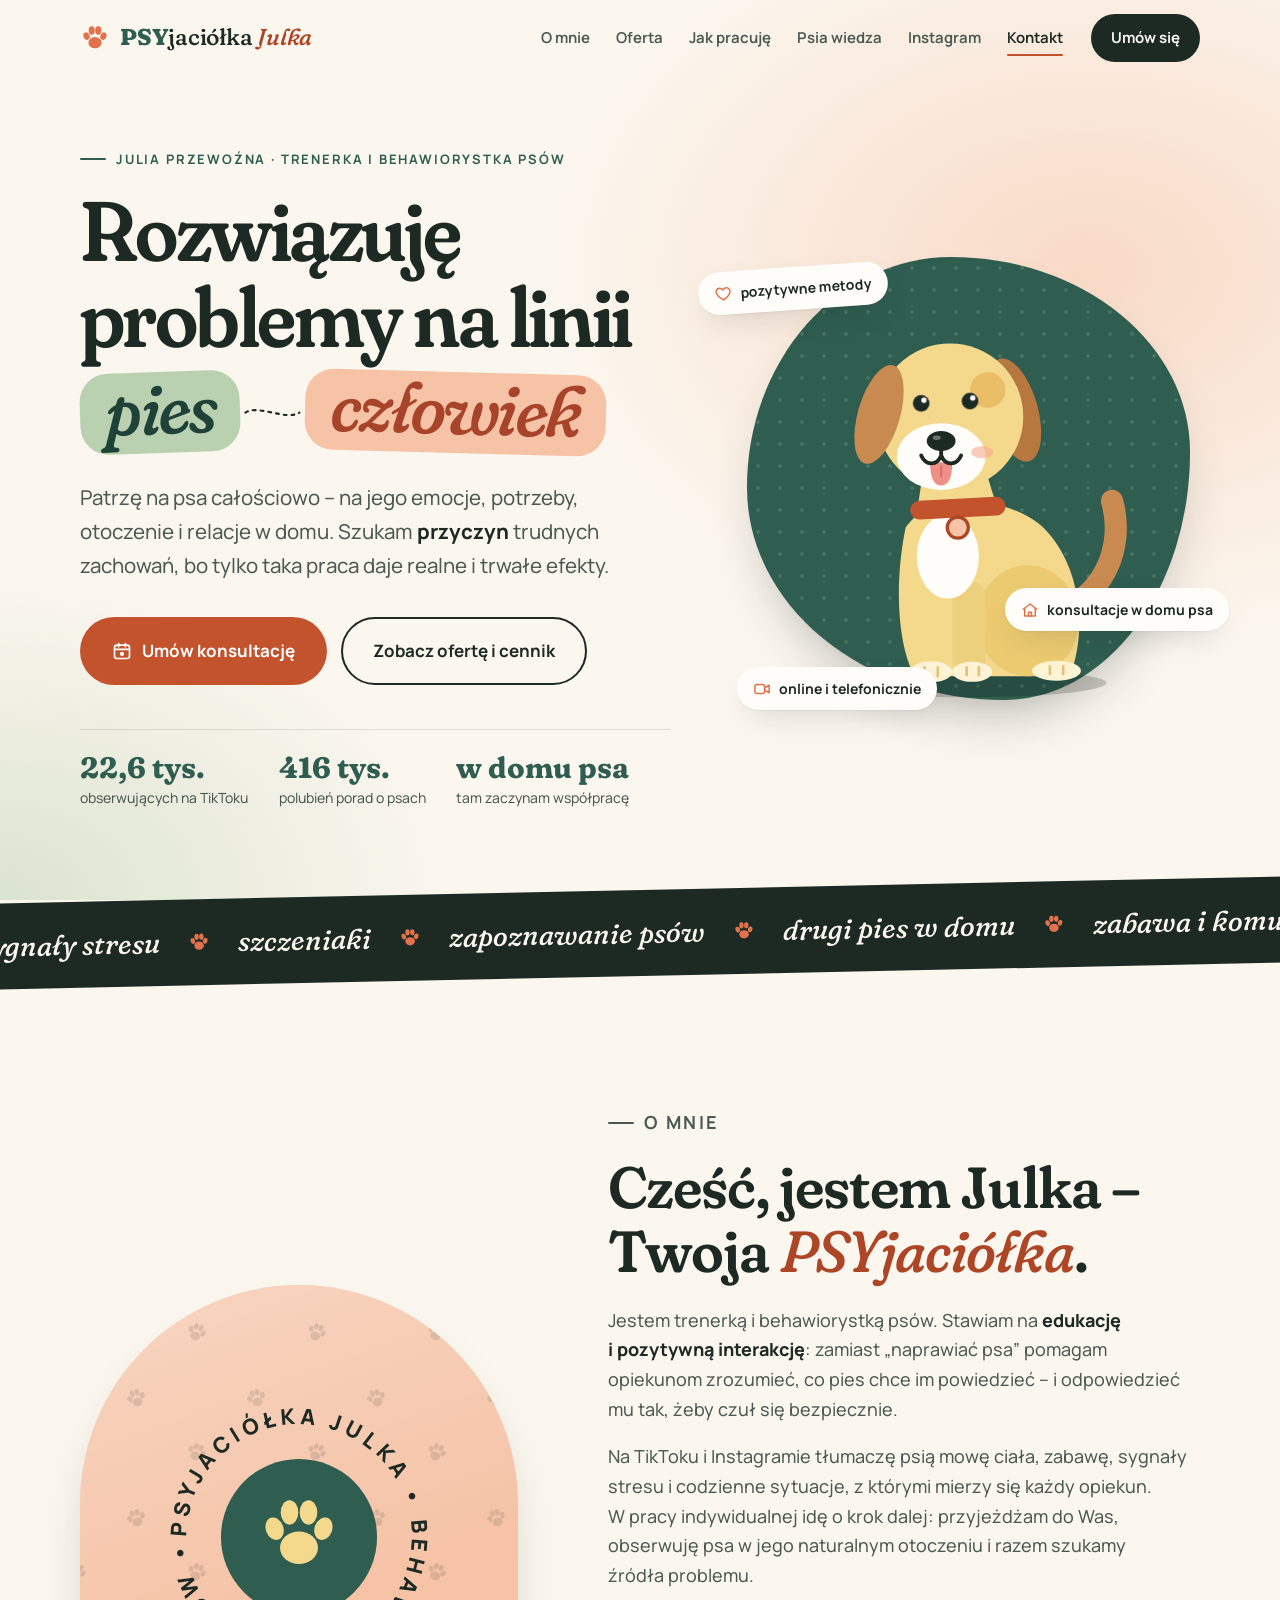
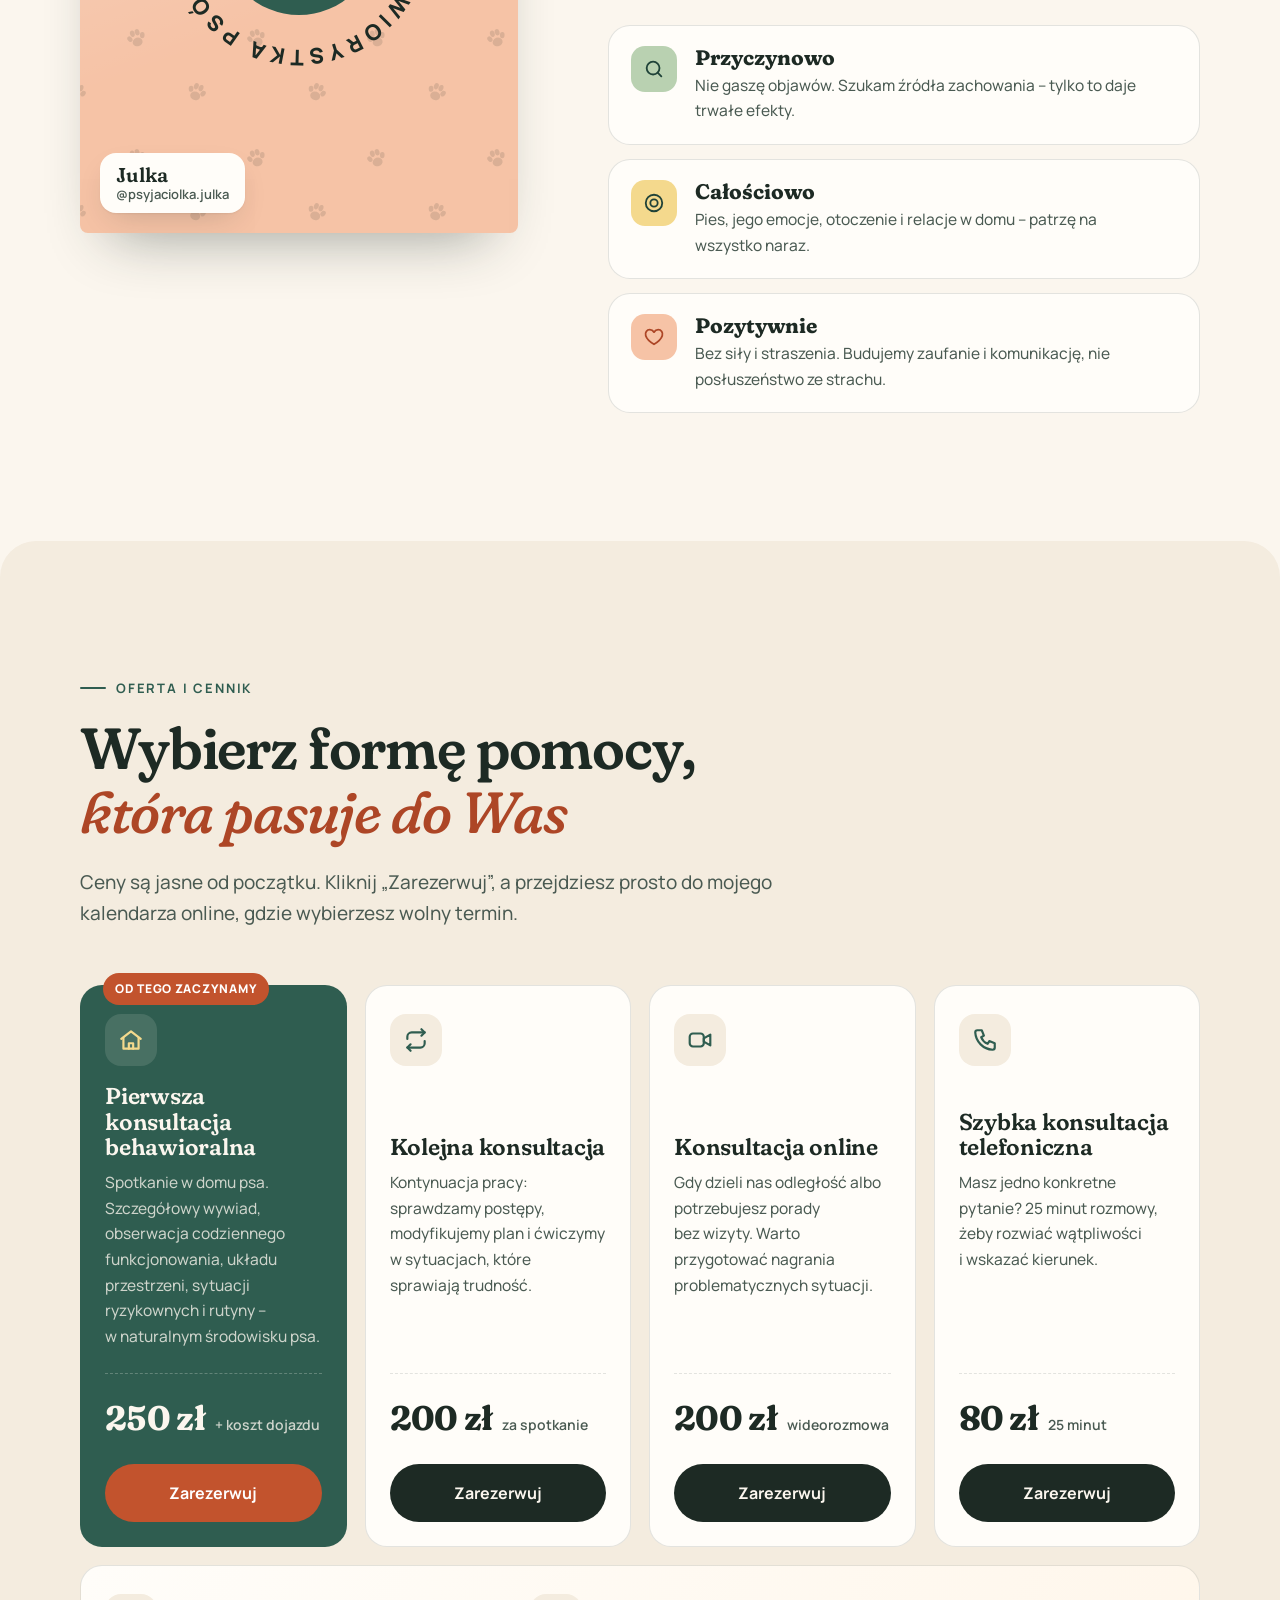
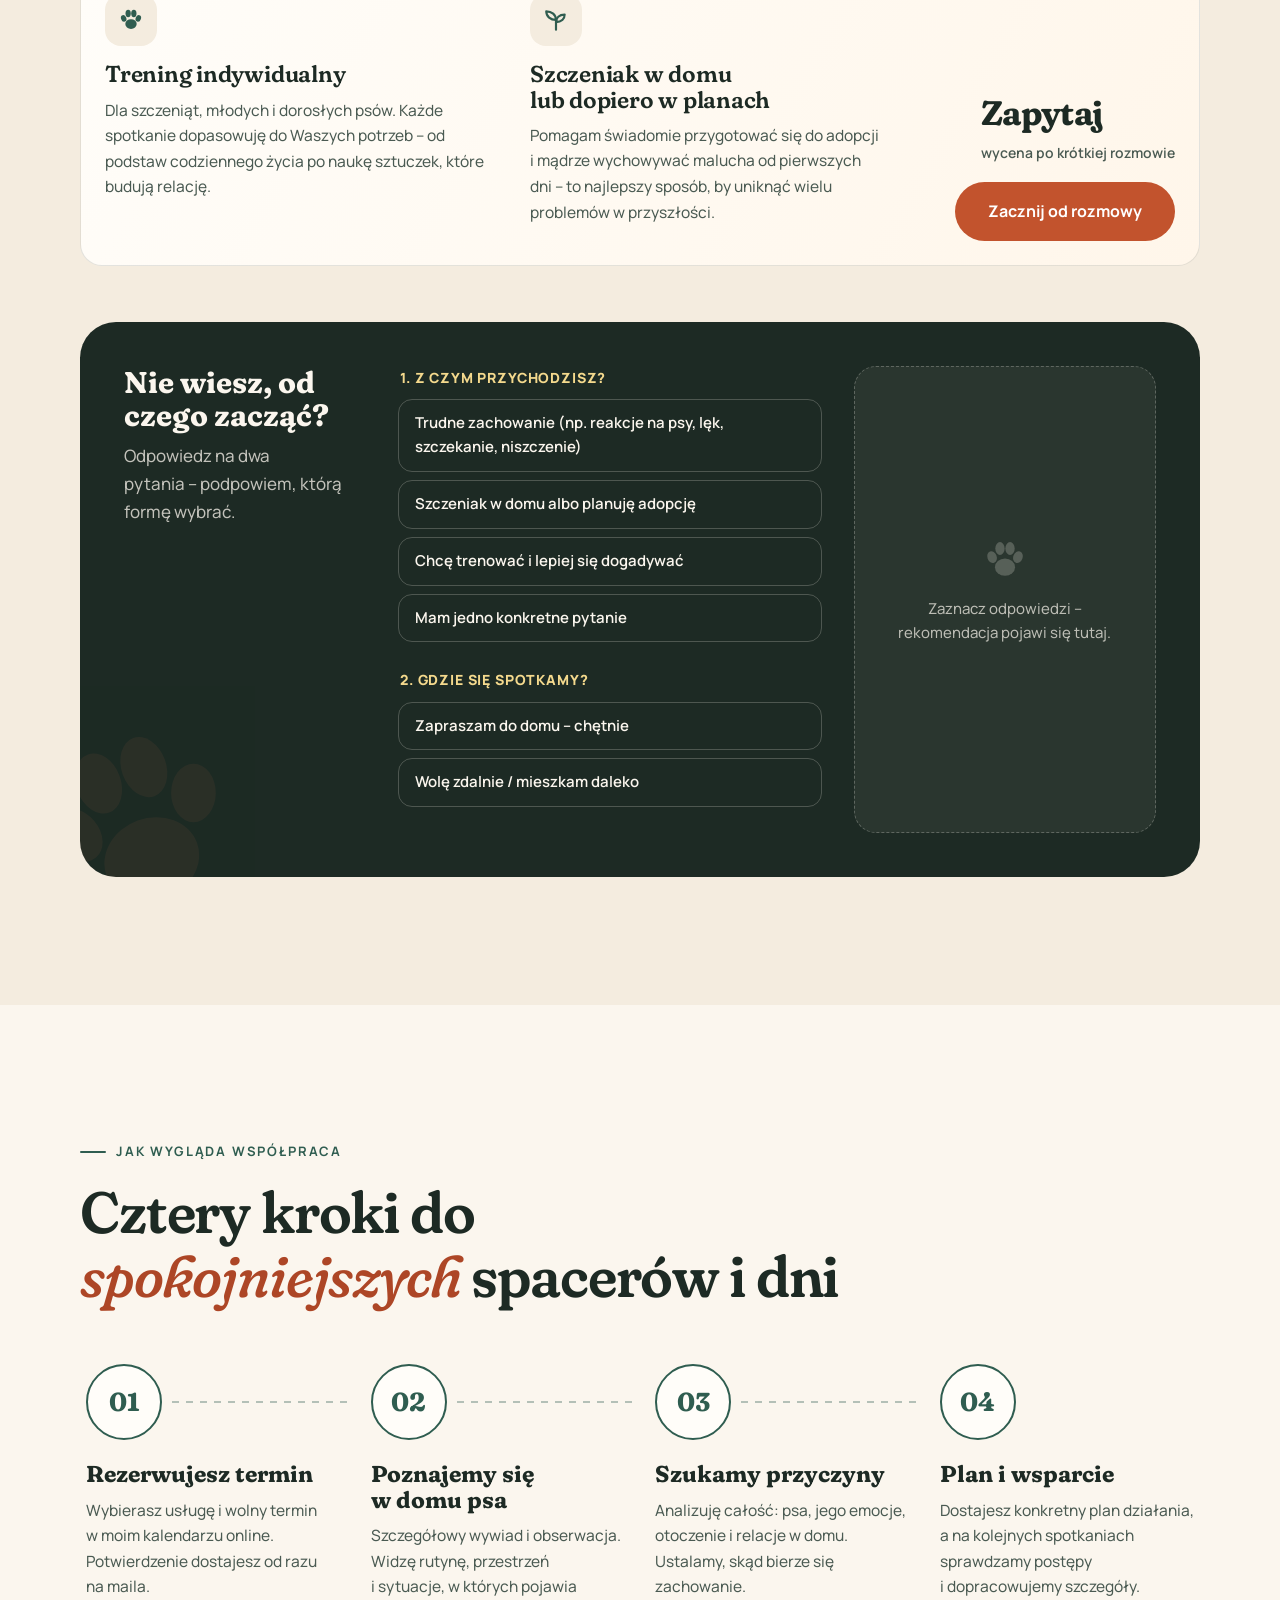
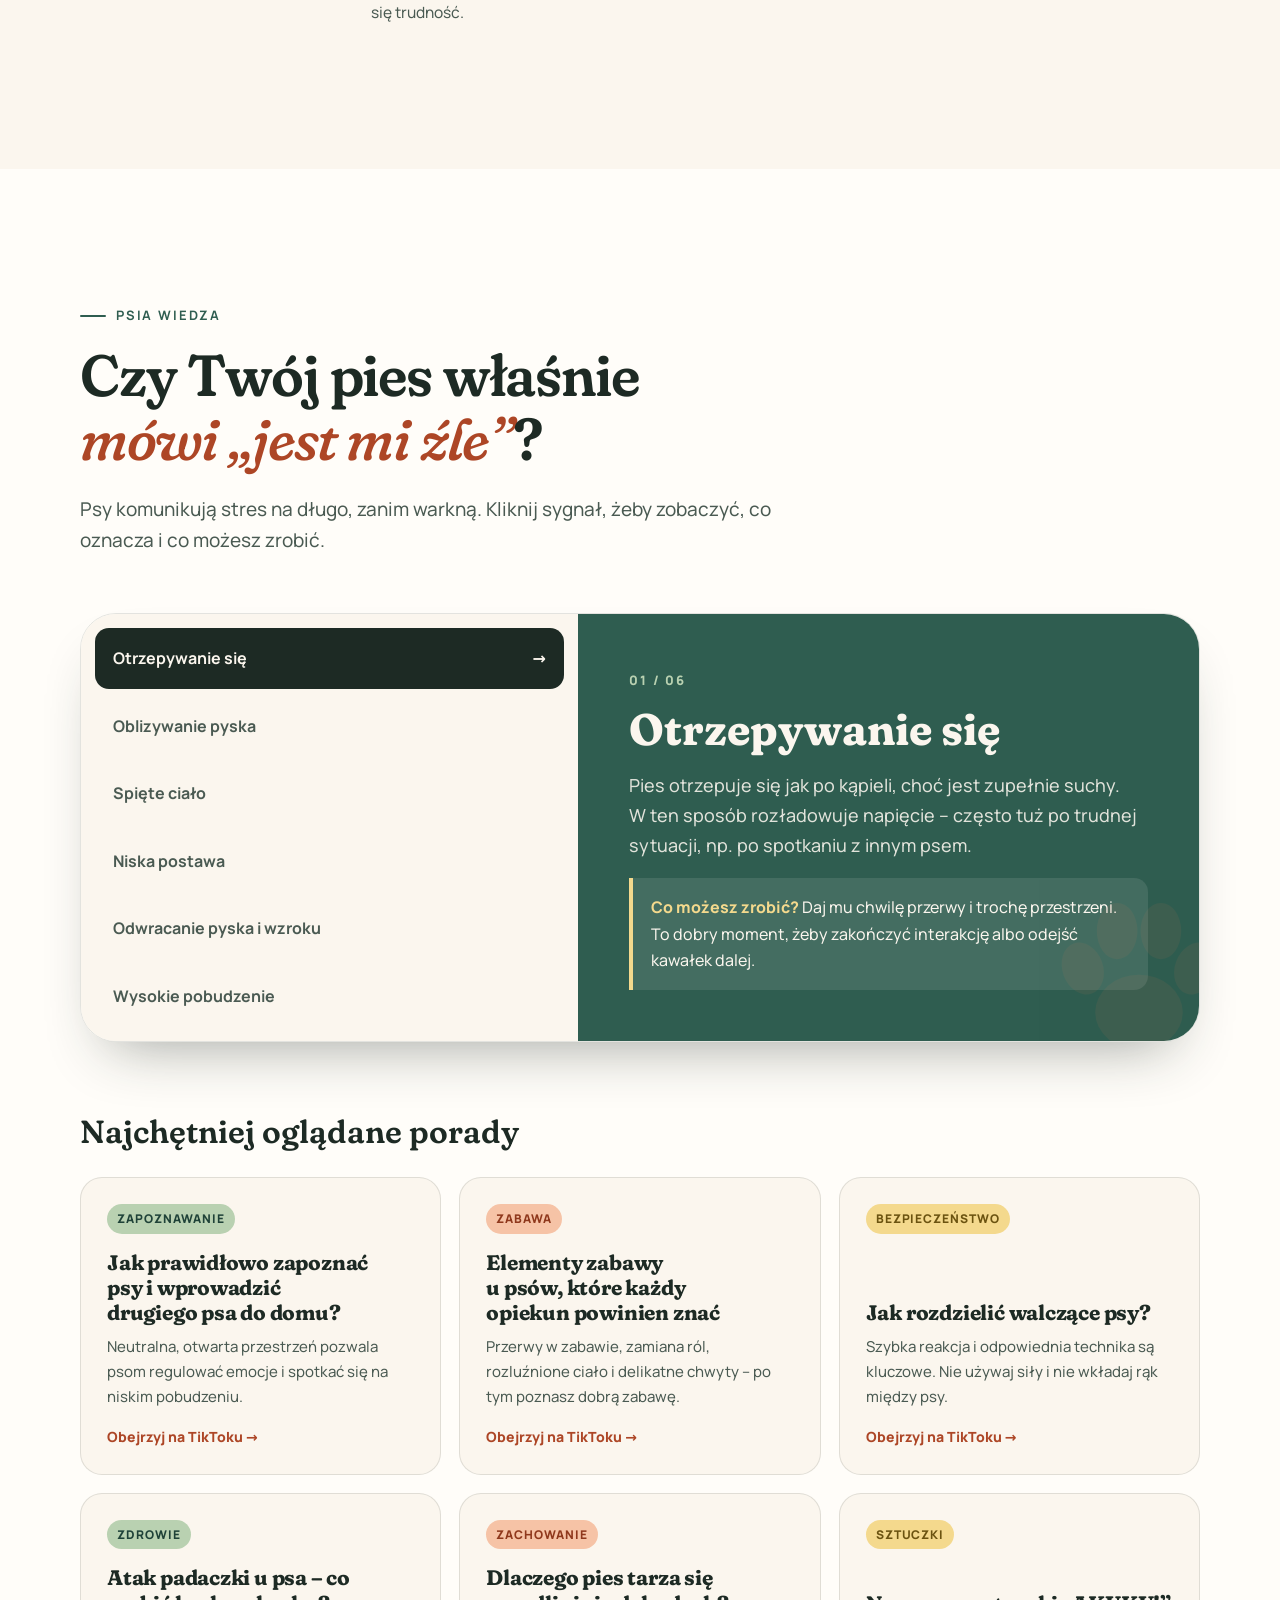
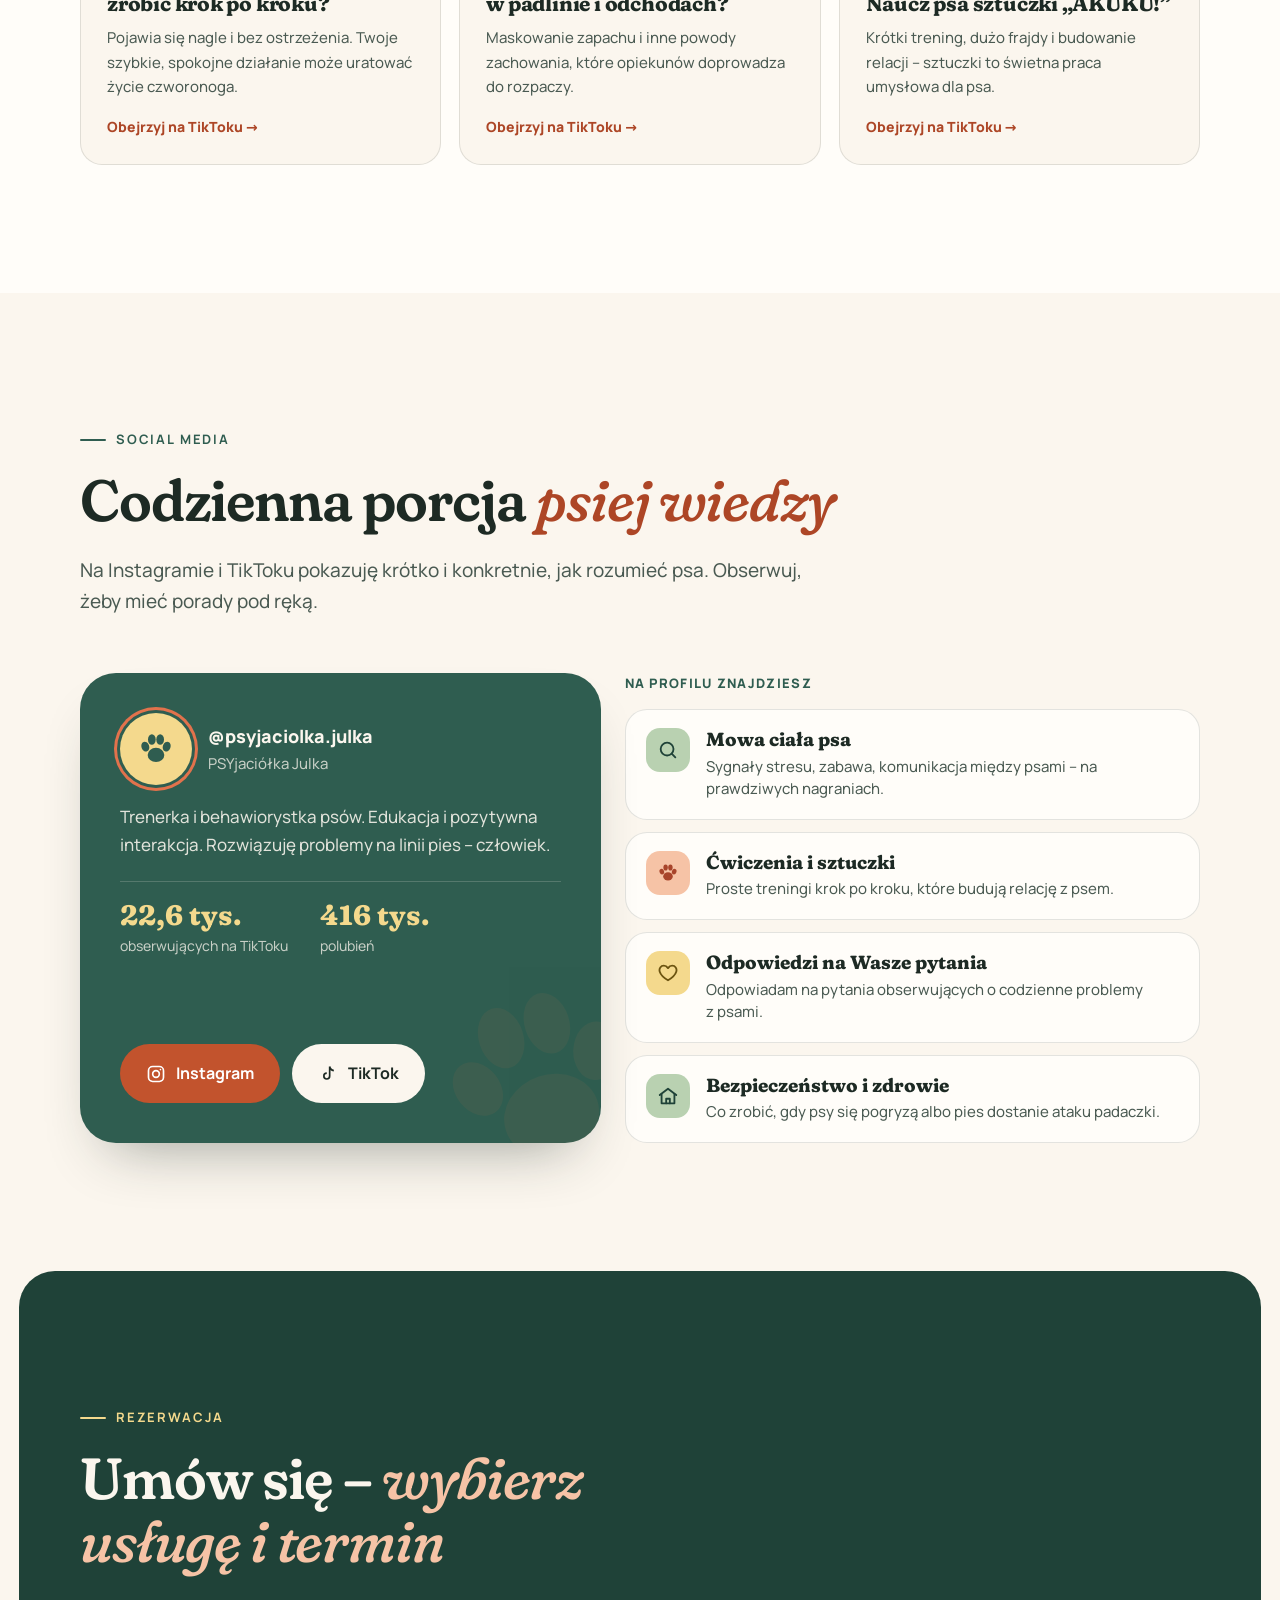
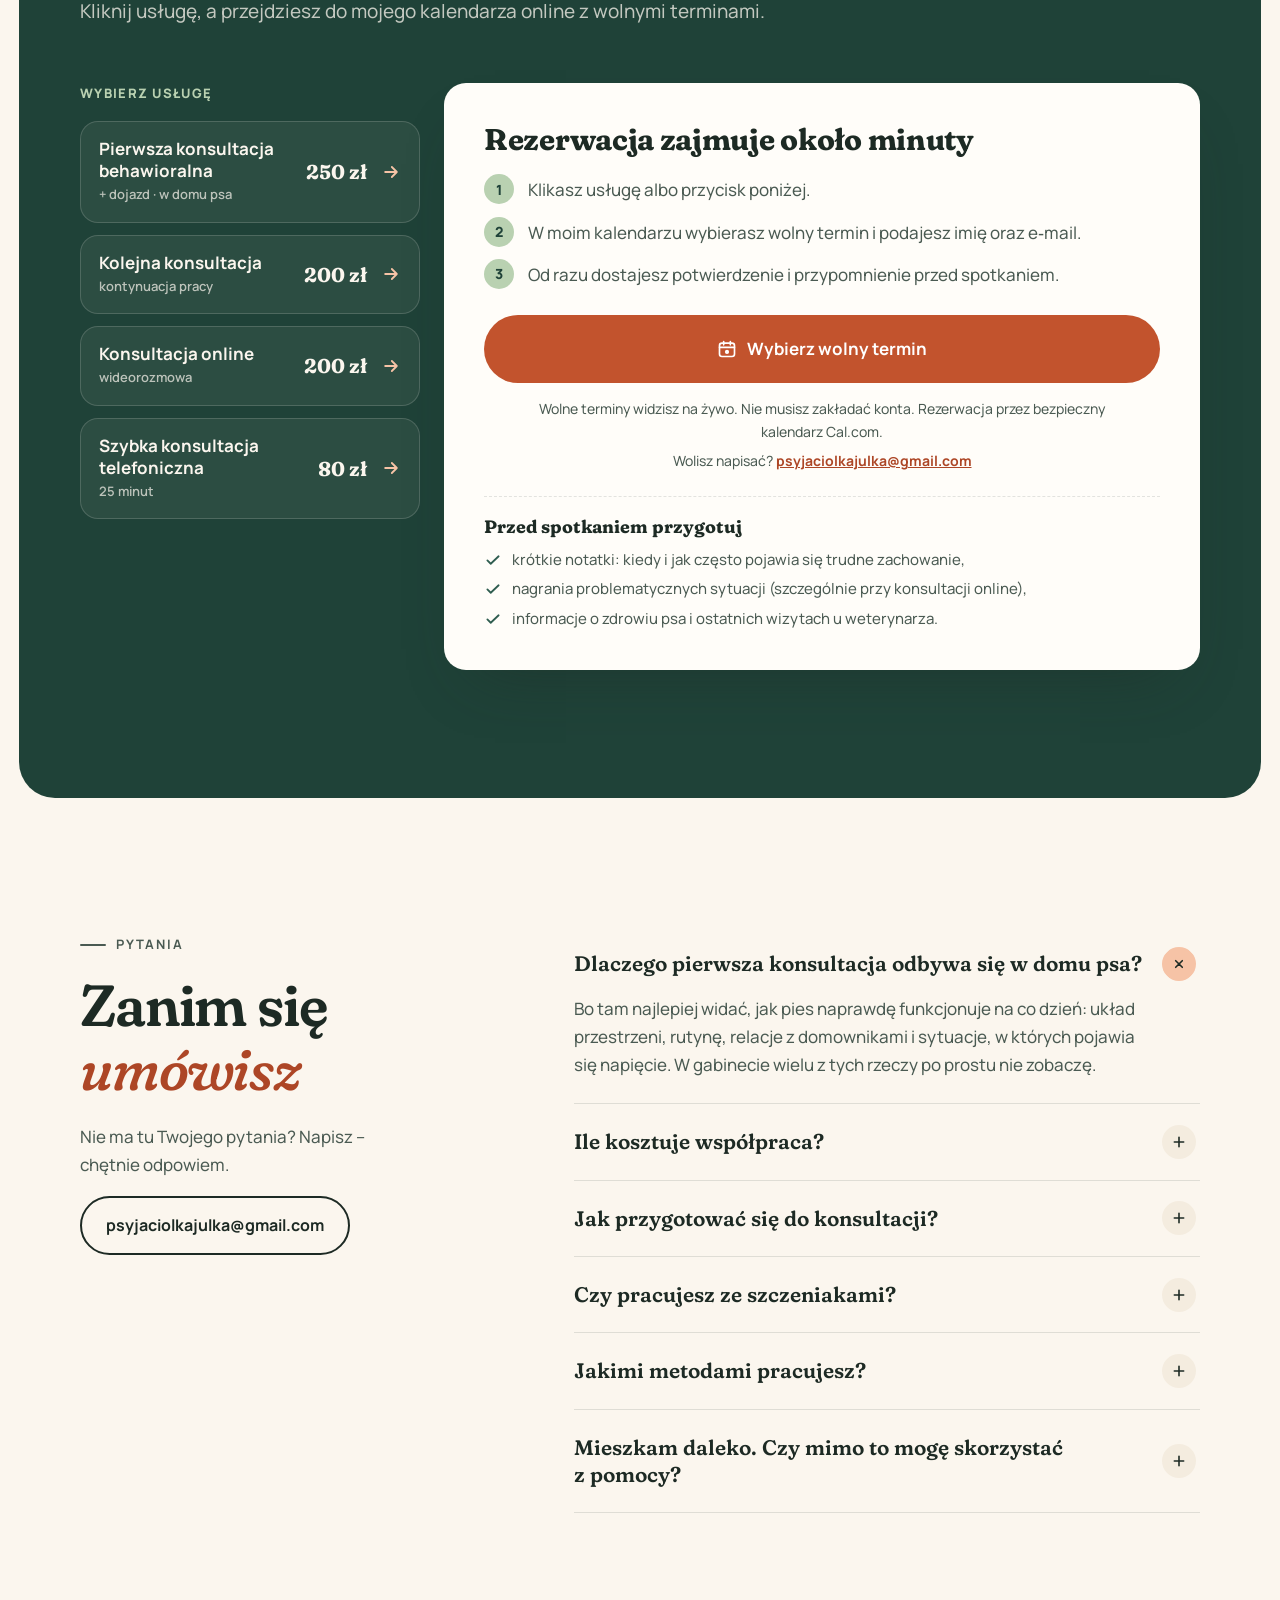
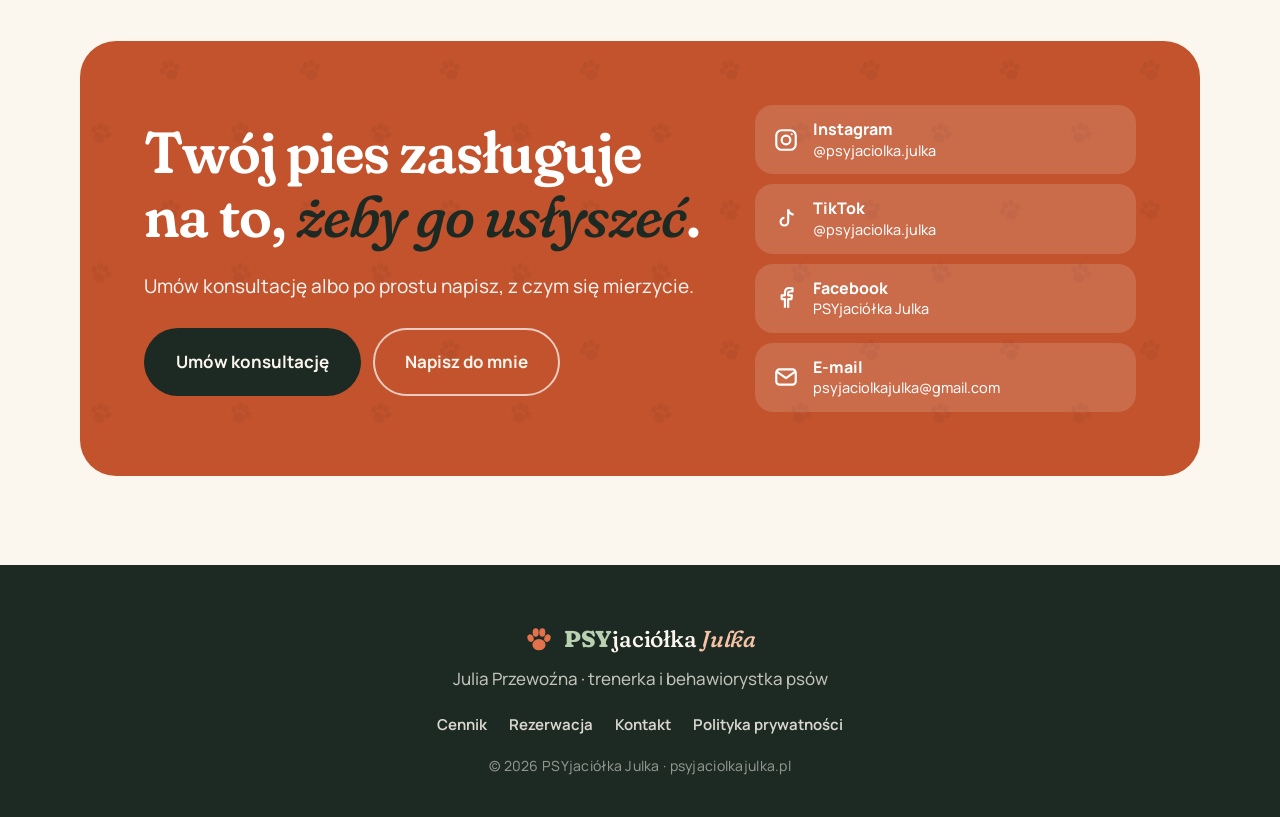
==== commit c71b19e9: "Rework the Instagram section so it reads as finished without photos - Profile card (avatar, handle, " ====
--- a/index.html
+++ b/index.html
@@ -3,7 +3,7 @@
 <head>
   <meta charset="utf-8">
   <meta name="viewport" content="width=device-width, initial-scale=1, viewport-fit=cover">
-  <title>PSYjaciółka Julka – trenerka i behawiorystka psów</title>
+  <title>PSYjaciółka Julka&nbsp;– trenerka i&nbsp;behawiorystka psów</title>
   <meta name="description" content="Julia Przewoźna – PSYjaciółka Julka. Trenerka i behawiorystka psów. Konsultacje behawioralne w domu psa, online i telefoniczne, trening indywidualny i wsparcie przy szczeniaku. Umów termin w kalendarzu.">
   <meta name="theme-color" content="#2f5d50">
   <link rel="canonical" href="https://psyjaciolkajulka.pl/">
@@ -422,34 +422,68 @@
     <!-- ============ INSTAGRAM ============ -->
     <section class="section insta" id="instagram">
       <div class="wrap">
-        <div class="insta__head">
-          <div>
-            <p class="eyebrow reveal">Instagram</p>
-            <h2 class="h2 reveal">Codzienność z&nbsp;psami <em>@psyjaciolka.julka</em></h2>
-          </div>
-          <a class="btn btn--ink reveal" href="https://www.instagram.com/psyjaciolka.julka/" target="_blank" rel="noopener">
-            <svg viewBox="0 0 24 24" aria-hidden="true"><use href="#i-ig"/></svg>
-            Obserwuj na Instagramie
-          </a>
-        </div>
-        <div class="feed">
+        <div class="section__head">
+          <p class="eyebrow reveal">Social media</p>
+          <h2 class="h2 reveal">Codzienna porcja <em>psiej wiedzy</em></h2>
+          <p class="section__lead reveal">Na Instagramie i&nbsp;TikToku pokazuję krótko i&nbsp;konkretnie, jak rozumieć psa. Obserwuj, żeby mieć porady pod ręką.</p>
+        </div>
+        <div class="social">
+          <div class="profile reveal">
+            <div class="profile__top">
+              <span class="profile__avatar"><svg viewBox="0 0 64 64" aria-hidden="true"><use href="#i-paw"/></svg></span>
+              <div>
+                <p class="profile__handle">@psyjaciolka.julka</p>
+                <p class="profile__name">PSYjaciółka Julka</p>
+              </div>
+            </div>
+            <p class="profile__bio">Trenerka i&nbsp;behawiorystka psów. Edukacja i&nbsp;pozytywna interakcja. Rozwiązuję problemy na linii pies&nbsp;– człowiek.</p>
+            <ul class="profile__stats">
+              <li><b>22,6&nbsp;tys.</b><span>obserwujących na TikToku</span></li>
+              <li><b>416&nbsp;tys.</b><span>polubień</span></li>
+            </ul>
+            <div class="profile__actions">
+              <a class="btn btn--accent" href="https://www.instagram.com/psyjaciolka.julka/" target="_blank" rel="noopener"><svg viewBox="0 0 24 24" aria-hidden="true"><use href="#i-ig"/></svg>Instagram</a>
+              <a class="btn btn--ink" href="https://www.tiktok.com/@psyjaciolka.julka" target="_blank" rel="noopener"><svg viewBox="0 0 24 24" aria-hidden="true"><use href="#i-tiktok"/></svg>TikTok</a>
+            </div>
+          </div>
+          <div class="topics">
+            <p class="topics__label reveal">Na profilu znajdziesz</p>
+            <a class="topic reveal" href="https://www.tiktok.com/@psyjaciolka.julka" target="_blank" rel="noopener">
+              <span class="topic__icon"><svg viewBox="0 0 24 24" aria-hidden="true"><use href="#i-search"/></svg></span>
+              <span><b>Mowa ciała psa</b>Sygnały stresu, zabawa, komunikacja między psami&nbsp;– na prawdziwych nagraniach.</span>
+            </a>
+            <a class="topic reveal" href="https://www.tiktok.com/@psyjaciolka.julka" target="_blank" rel="noopener">
+              <span class="topic__icon"><svg viewBox="0 0 24 24" aria-hidden="true"><use href="#i-paw"/></svg></span>
+              <span><b>Ćwiczenia i&nbsp;sztuczki</b>Proste treningi krok po kroku, które budują relację z&nbsp;psem.</span>
+            </a>
+            <a class="topic reveal" href="https://www.tiktok.com/@psyjaciolka.julka" target="_blank" rel="noopener">
+              <span class="topic__icon"><svg viewBox="0 0 24 24" aria-hidden="true"><use href="#i-heart"/></svg></span>
+              <span><b>Odpowiedzi na Wasze pytania</b>Odpowiadam na pytania obserwujących o&nbsp;codzienne problemy z&nbsp;psami.</span>
+            </a>
+            <a class="topic reveal" href="https://www.tiktok.com/@psyjaciolka.julka" target="_blank" rel="noopener">
+              <span class="topic__icon"><svg viewBox="0 0 24 24" aria-hidden="true"><use href="#i-home"/></svg></span>
+              <span><b>Bezpieczeństwo i&nbsp;zdrowie</b>Co zrobić, gdy psy się pogryzą albo pies dostanie ataku padaczki.</span>
+            </a>
+          </div>
+        </div>
+        <div class="feed" hidden>
           <a class="feed__item photo reveal" href="https://www.instagram.com/psyjaciolka.julka/" target="_blank" rel="noopener" data-fallback="Sygnały stresu" style="--tone:var(--sage)">
-            <img src="assets/instagram/1.jpg" alt="Post z Instagrama PSYjaciółki Julki" loading="lazy">
+            <img src="assets/instagram/1.jpg" alt="Zdjęcie z Instagrama PSYjaciółki Julki" loading="lazy">
           </a>
           <a class="feed__item photo reveal" href="https://www.instagram.com/psyjaciolka.julka/" target="_blank" rel="noopener" data-fallback="Zabawa to komunikacja" style="--tone:var(--peach)">
-            <img src="assets/instagram/2.jpg" alt="Post z Instagrama PSYjaciółki Julki" loading="lazy">
+            <img src="assets/instagram/2.jpg" alt="Zdjęcie z Instagrama PSYjaciółki Julki" loading="lazy">
           </a>
           <a class="feed__item photo reveal" href="https://www.instagram.com/psyjaciolka.julka/" target="_blank" rel="noopener" data-fallback="Szczeniak w domu" style="--tone:var(--butter)">
-            <img src="assets/instagram/3.jpg" alt="Post z Instagrama PSYjaciółki Julki" loading="lazy">
+            <img src="assets/instagram/3.jpg" alt="Zdjęcie z Instagrama PSYjaciółki Julki" loading="lazy">
           </a>
           <a class="feed__item photo reveal" href="https://www.instagram.com/psyjaciolka.julka/" target="_blank" rel="noopener" data-fallback="Drugi pies w domu" style="--tone:var(--peach)">
-            <img src="assets/instagram/4.jpg" alt="Post z Instagrama PSYjaciółki Julki" loading="lazy">
+            <img src="assets/instagram/4.jpg" alt="Zdjęcie z Instagrama PSYjaciółki Julki" loading="lazy">
           </a>
           <a class="feed__item photo reveal" href="https://www.instagram.com/psyjaciolka.julka/" target="_blank" rel="noopener" data-fallback="Brudne łapki po spacerze" style="--tone:var(--butter)">
-            <img src="assets/instagram/5.jpg" alt="Post z Instagrama PSYjaciółki Julki" loading="lazy">
+            <img src="assets/instagram/5.jpg" alt="Zdjęcie z Instagrama PSYjaciółki Julki" loading="lazy">
           </a>
           <a class="feed__item photo reveal" href="https://www.instagram.com/psyjaciolka.julka/" target="_blank" rel="noopener" data-fallback="Słuchamy, nie oceniamy" style="--tone:var(--sage)">
-            <img src="assets/instagram/6.jpg" alt="Post z Instagrama PSYjaciółki Julki" loading="lazy">
+            <img src="assets/instagram/6.jpg" alt="Zdjęcie z Instagrama PSYjaciółki Julki" loading="lazy">
           </a>
         </div>
       </div>
@@ -470,22 +504,22 @@
               <p class="booking__label">Wybierz usługę</p>
               <a class="svc" href="https://cal.com/psyjaciolka-julka" data-cal="pierwsza">
                 <span class="svc__body"><span class="svc__name">Pierwsza konsultacja behawioralna</span><span class="svc__meta">+ dojazd · w&nbsp;domu psa</span></span>
-                <span class="svc__price">250 zł</span>
+                <span class="svc__price">250&nbsp;zł</span>
                 <svg class="svc__arrow" viewBox="0 0 24 24" aria-hidden="true"><use href="#i-arrow"/></svg>
               </a>
               <a class="svc" href="https://cal.com/psyjaciolka-julka" data-cal="kolejna">
                 <span class="svc__body"><span class="svc__name">Kolejna konsultacja</span><span class="svc__meta">kontynuacja pracy</span></span>
-                <span class="svc__price">200 zł</span>
+                <span class="svc__price">200&nbsp;zł</span>
                 <svg class="svc__arrow" viewBox="0 0 24 24" aria-hidden="true"><use href="#i-arrow"/></svg>
               </a>
               <a class="svc" href="https://cal.com/psyjaciolka-julka" data-cal="online">
                 <span class="svc__body"><span class="svc__name">Konsultacja online</span><span class="svc__meta">wideorozmowa</span></span>
-                <span class="svc__price">200 zł</span>
+                <span class="svc__price">200&nbsp;zł</span>
                 <svg class="svc__arrow" viewBox="0 0 24 24" aria-hidden="true"><use href="#i-arrow"/></svg>
               </a>
               <a class="svc" href="https://cal.com/psyjaciolka-julka" data-cal="telefon">
-                <span class="svc__body"><span class="svc__name">Szybka konsultacja telefoniczna</span><span class="svc__meta">25 minut</span></span>
-                <span class="svc__price">80 zł</span>
+                <span class="svc__body"><span class="svc__name">Szybka konsultacja telefoniczna</span><span class="svc__meta">25&nbsp;minut</span></span>
+                <span class="svc__price">80&nbsp;zł</span>
                 <svg class="svc__arrow" viewBox="0 0 24 24" aria-hidden="true"><use href="#i-arrow"/></svg>
               </a>
             </div>
--- a/styles.css
+++ b/styles.css
@@ -542,6 +542,47 @@
 .tip h4 { align-self: end; }
 
 /* ---------- Instagram ---------- */
+.social { display: grid; grid-template-columns: minmax(0, .95fr) minmax(0, 1.05fr); gap: 24px; align-items: stretch; }
+.profile {
+  background: var(--forest); color: var(--cream); border-radius: var(--radius-lg); padding: clamp(24px, 3.4vw, 40px);
+  display: flex; flex-direction: column; position: relative; overflow: hidden; box-shadow: var(--shadow-lg);
+}
+.profile::after {
+  content: ""; position: absolute; right: -50px; bottom: -50px; width: 220px; height: 220px; opacity: .07;
+  background: url("assets/favicon.svg") center / contain no-repeat; transform: rotate(-18deg);
+}
+.profile__top { display: flex; align-items: center; gap: 16px; margin-bottom: 18px; }
+.profile__avatar {
+  flex: none; width: 72px; height: 72px; border-radius: 50%; display: grid; place-items: center;
+  background: var(--butter); box-shadow: 0 0 0 3px var(--forest), 0 0 0 6px var(--accent-bright);
+}
+.profile__avatar svg { width: 38px; height: 38px; fill: var(--forest); }
+.profile__handle { margin: 0; font-weight: 800; font-size: 1.125rem; }
+.profile__name { margin: 0; font-size: 0.9375rem; color: rgba(251,246,238,.75); }
+.profile__bio { color: rgba(251,246,238,.88); margin-bottom: 22px; }
+.profile__stats { list-style: none; margin: 0 0 26px; padding: 18px 0 0; border-top: 1px solid rgba(251,246,238,.18); display: flex; gap: 32px; }
+.profile__stats b { display: block; font-family: var(--font-display); font-size: 1.75rem; line-height: 1.1; color: var(--butter); }
+.profile__stats span { font-size: 0.875rem; color: rgba(251,246,238,.75); }
+.profile__actions { display: flex; gap: 12px; flex-wrap: wrap; margin-top: auto; position: relative; z-index: 1; }
+.profile__actions .btn--ink { --bg: var(--cream); --fg: var(--ink); }
+.topics { display: grid; gap: 12px; align-content: start; }
+.topics__label { margin: 0 0 2px; font-weight: 800; font-size: 0.8125rem; letter-spacing: .1em; text-transform: uppercase; color: var(--forest); }
+.topic {
+  display: flex; gap: 16px; align-items: flex-start; text-decoration: none; background: var(--paper);
+  border: 1px solid var(--line); border-radius: var(--radius); padding: 18px 20px;
+  transition: transform 160ms var(--ease-out), box-shadow 250ms ease, border-color 200ms ease;
+}
+.topic:active { transform: scale(.98); }
+.topic__icon { flex: none; width: 44px; height: 44px; border-radius: 14px; display: grid; place-items: center; background: var(--sage); color: var(--forest-deep); }
+.topic:nth-of-type(2) .topic__icon { background: var(--peach); color: var(--accent-hover); }
+.topic:nth-of-type(3) .topic__icon { background: var(--butter); color: #6b5310; }
+.topic__icon svg { width: 22px; height: 22px; fill: none; }
+.topic__icon svg use[href="#i-paw"] { fill: currentColor; }
+.topic:nth-of-type(2) .topic__icon svg { fill: currentColor; }
+.topic b { display: block; font-family: var(--font-display); font-size: 1.1875rem; line-height: 1.25; margin-bottom: 4px; color: var(--ink); }
+.topic span:last-child { font-size: 0.9375rem; color: var(--ink-soft); line-height: 1.5; }
+.feed { margin-top: 24px; }
+.feed[hidden] { display: none; }
 .insta__head { display: flex; align-items: flex-end; justify-content: space-between; gap: 24px; margin-bottom: 40px; flex-wrap: wrap; }
 .insta__head .h2 { margin-bottom: 0; }
 .insta__head .h2 em { word-break: break-word; }
@@ -719,6 +760,7 @@
   .tip:hover { transform: translateY(-5px) rotate(-.4deg); box-shadow: var(--shadow); background-color: #fff7ec; }
   .feed__item:hover img { transform: scale(1.06); }
   .feed__item:not(.is-empty):hover::after { opacity: 1; }
+  .topic:hover { transform: translateY(-3px); box-shadow: var(--shadow); border-color: transparent; }
   .svc:hover { border-color: rgba(251,246,238,.5); background-color: rgba(251,246,238,.1); }
   .svc:hover .svc__arrow { transform: translateX(4px); }
   .socials a:hover { background: rgba(255,255,255,.26); transform: translateX(4px); }
@@ -760,6 +802,7 @@
   .signals__list button { white-space: nowrap; flex: none; scroll-snap-align: start; }
   .signals__list button::after { display: none; }
   .faq__grid { grid-template-columns: 1fr; }
+  .social { grid-template-columns: 1fr; }
   .faq__grid > div:first-child { position: static; }
   .contact__card { grid-template-columns: 1fr; }
   .fab { display: inline-flex; }
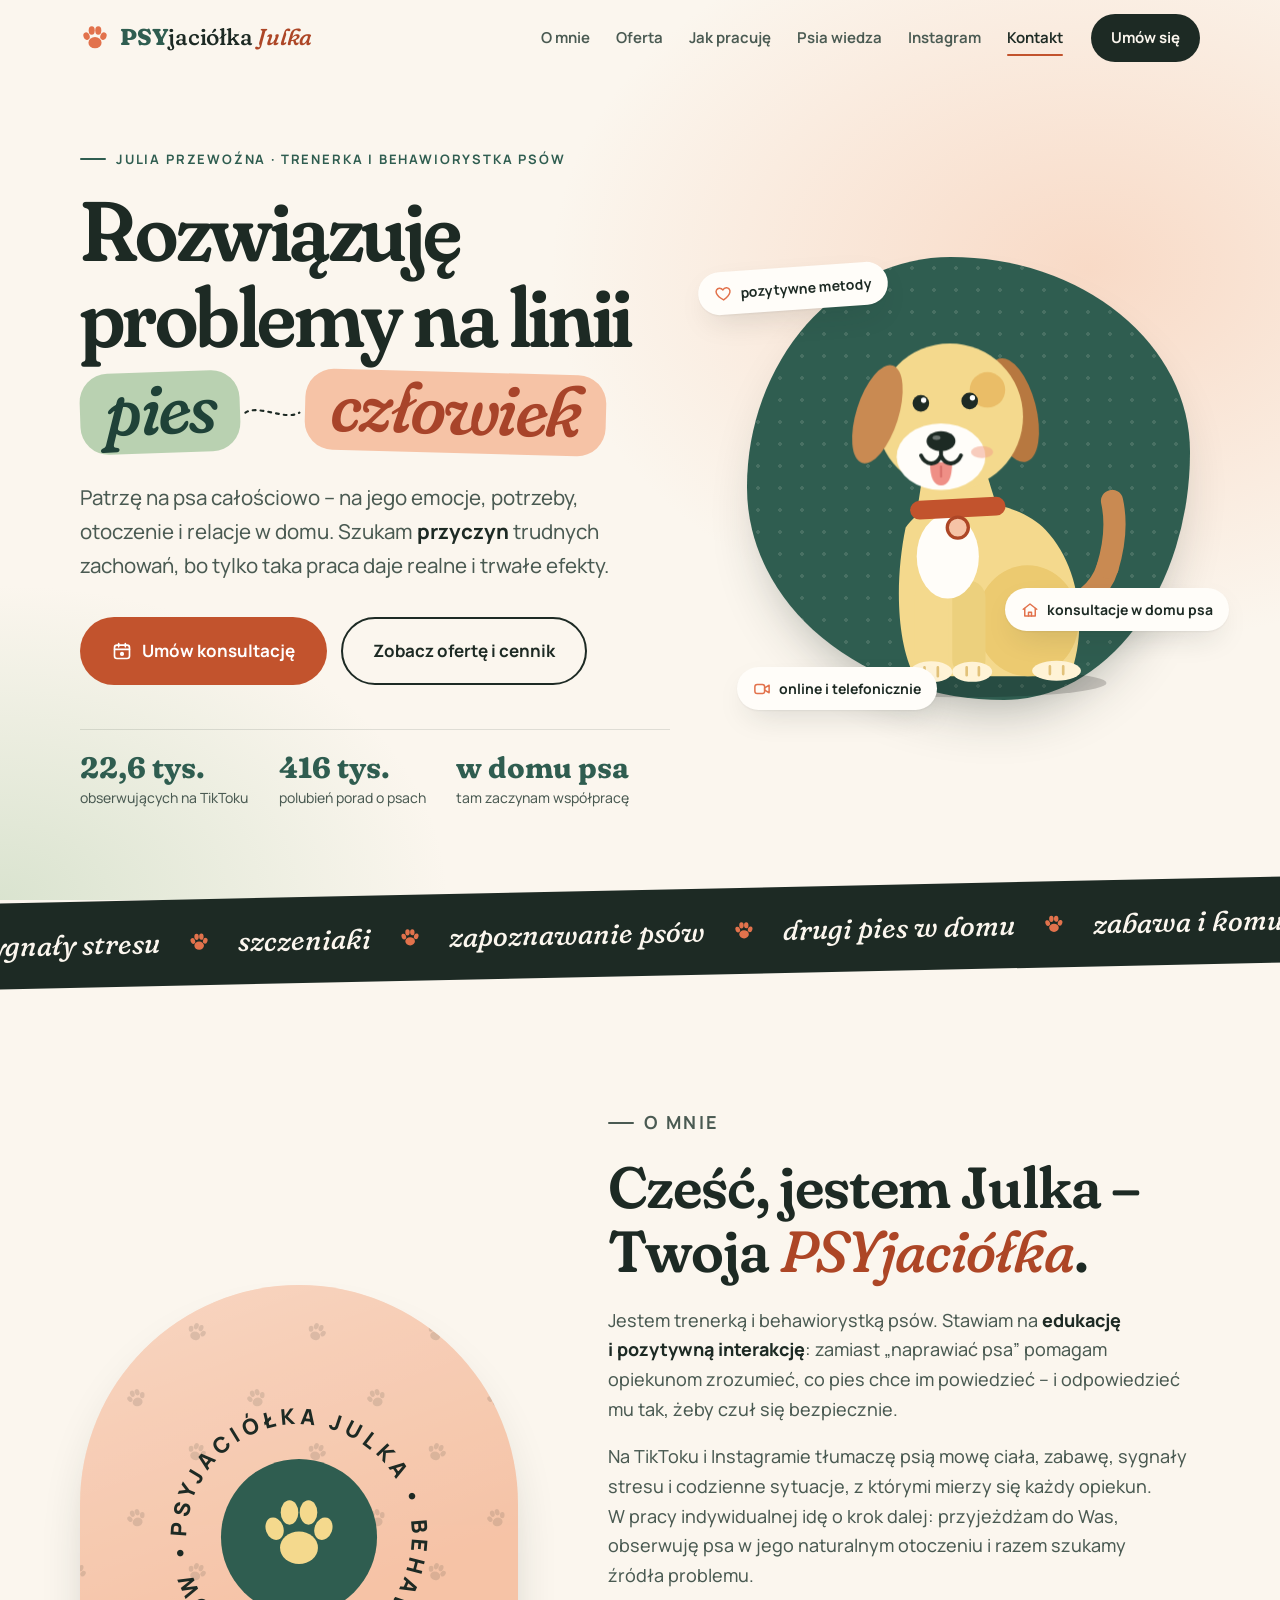
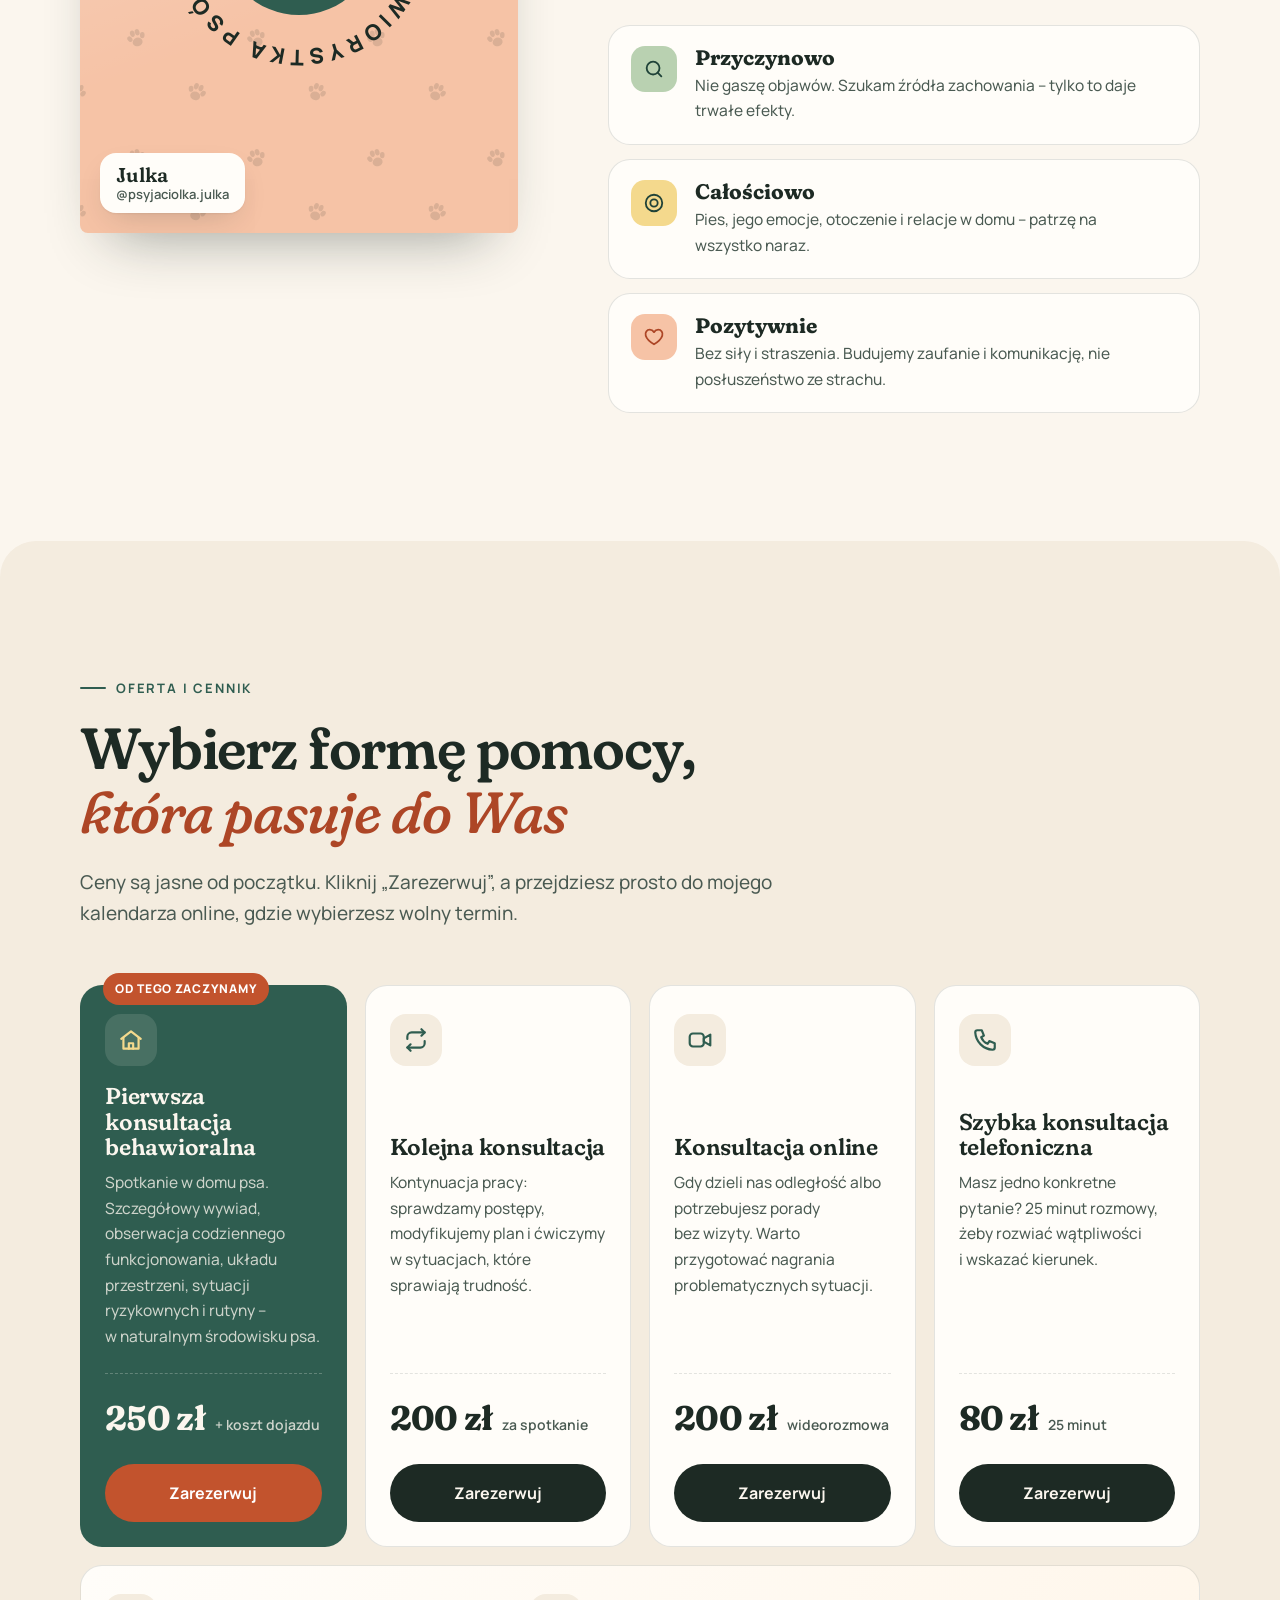
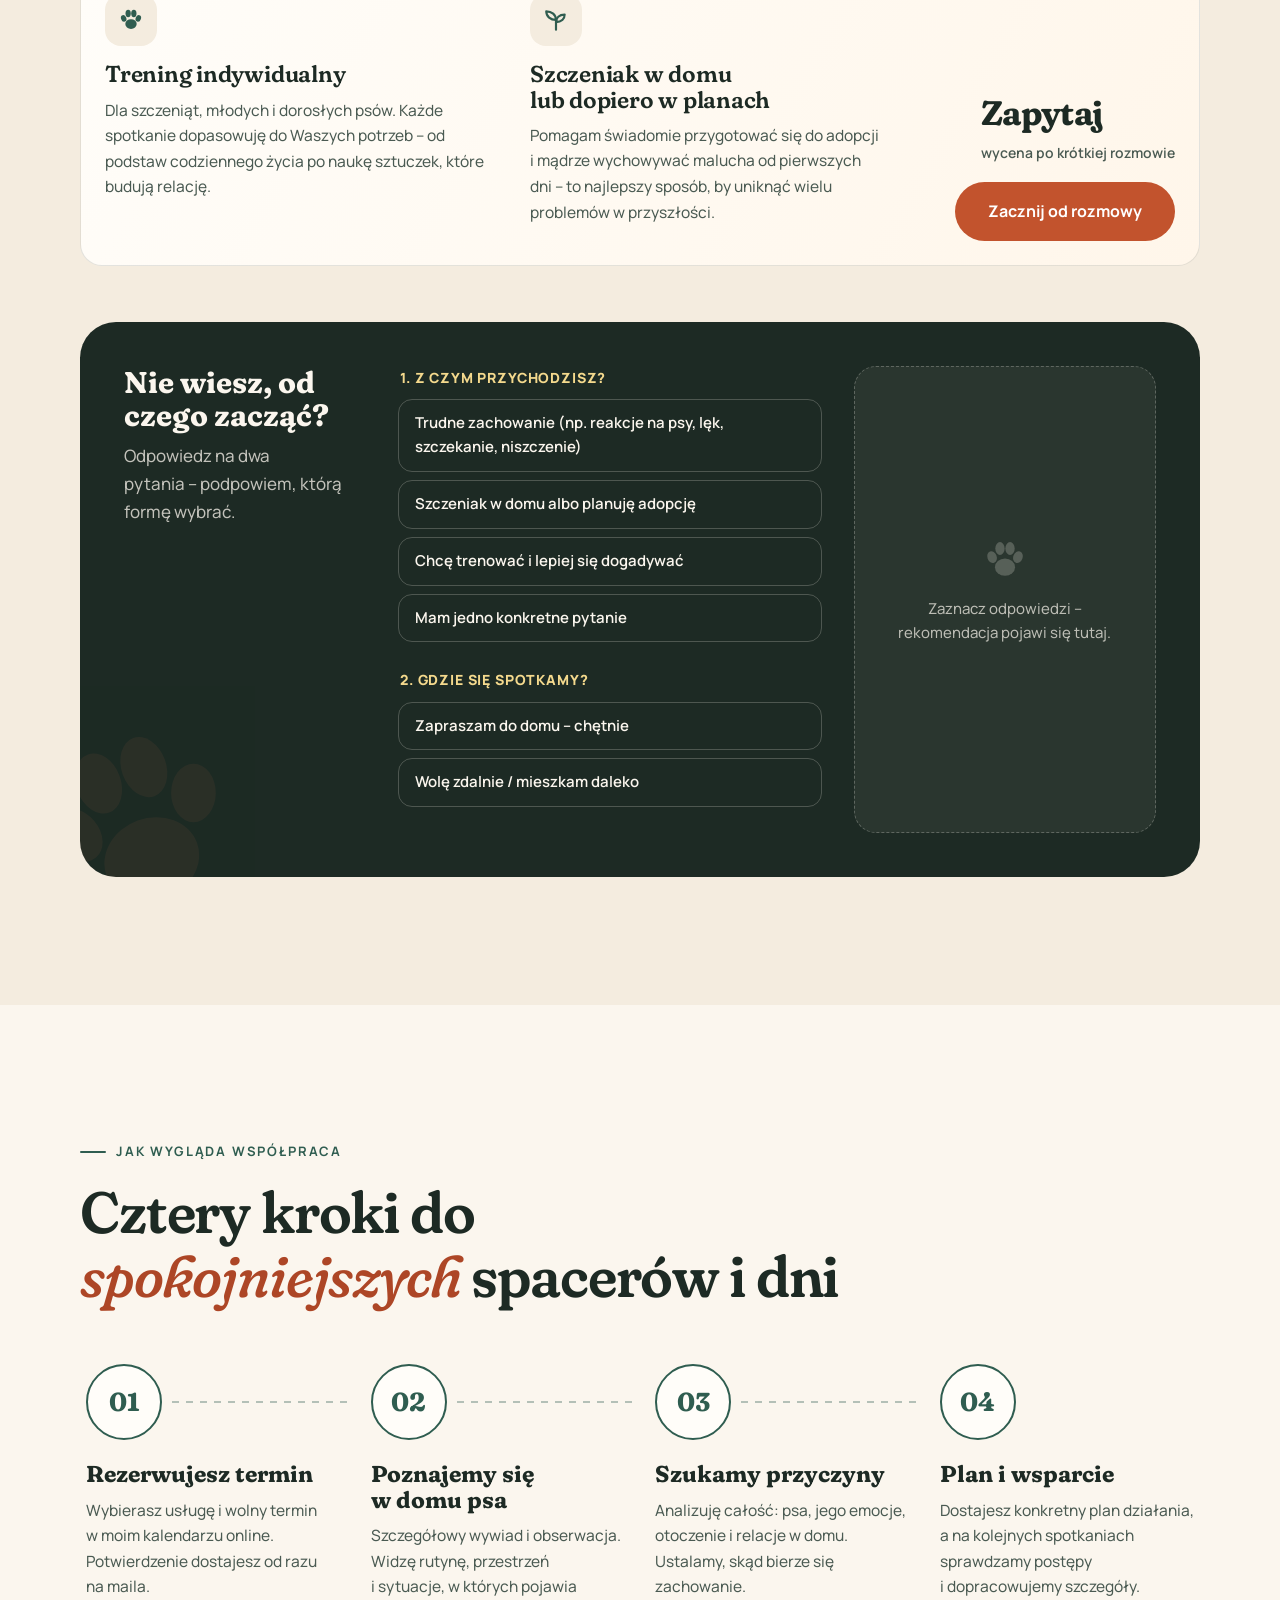
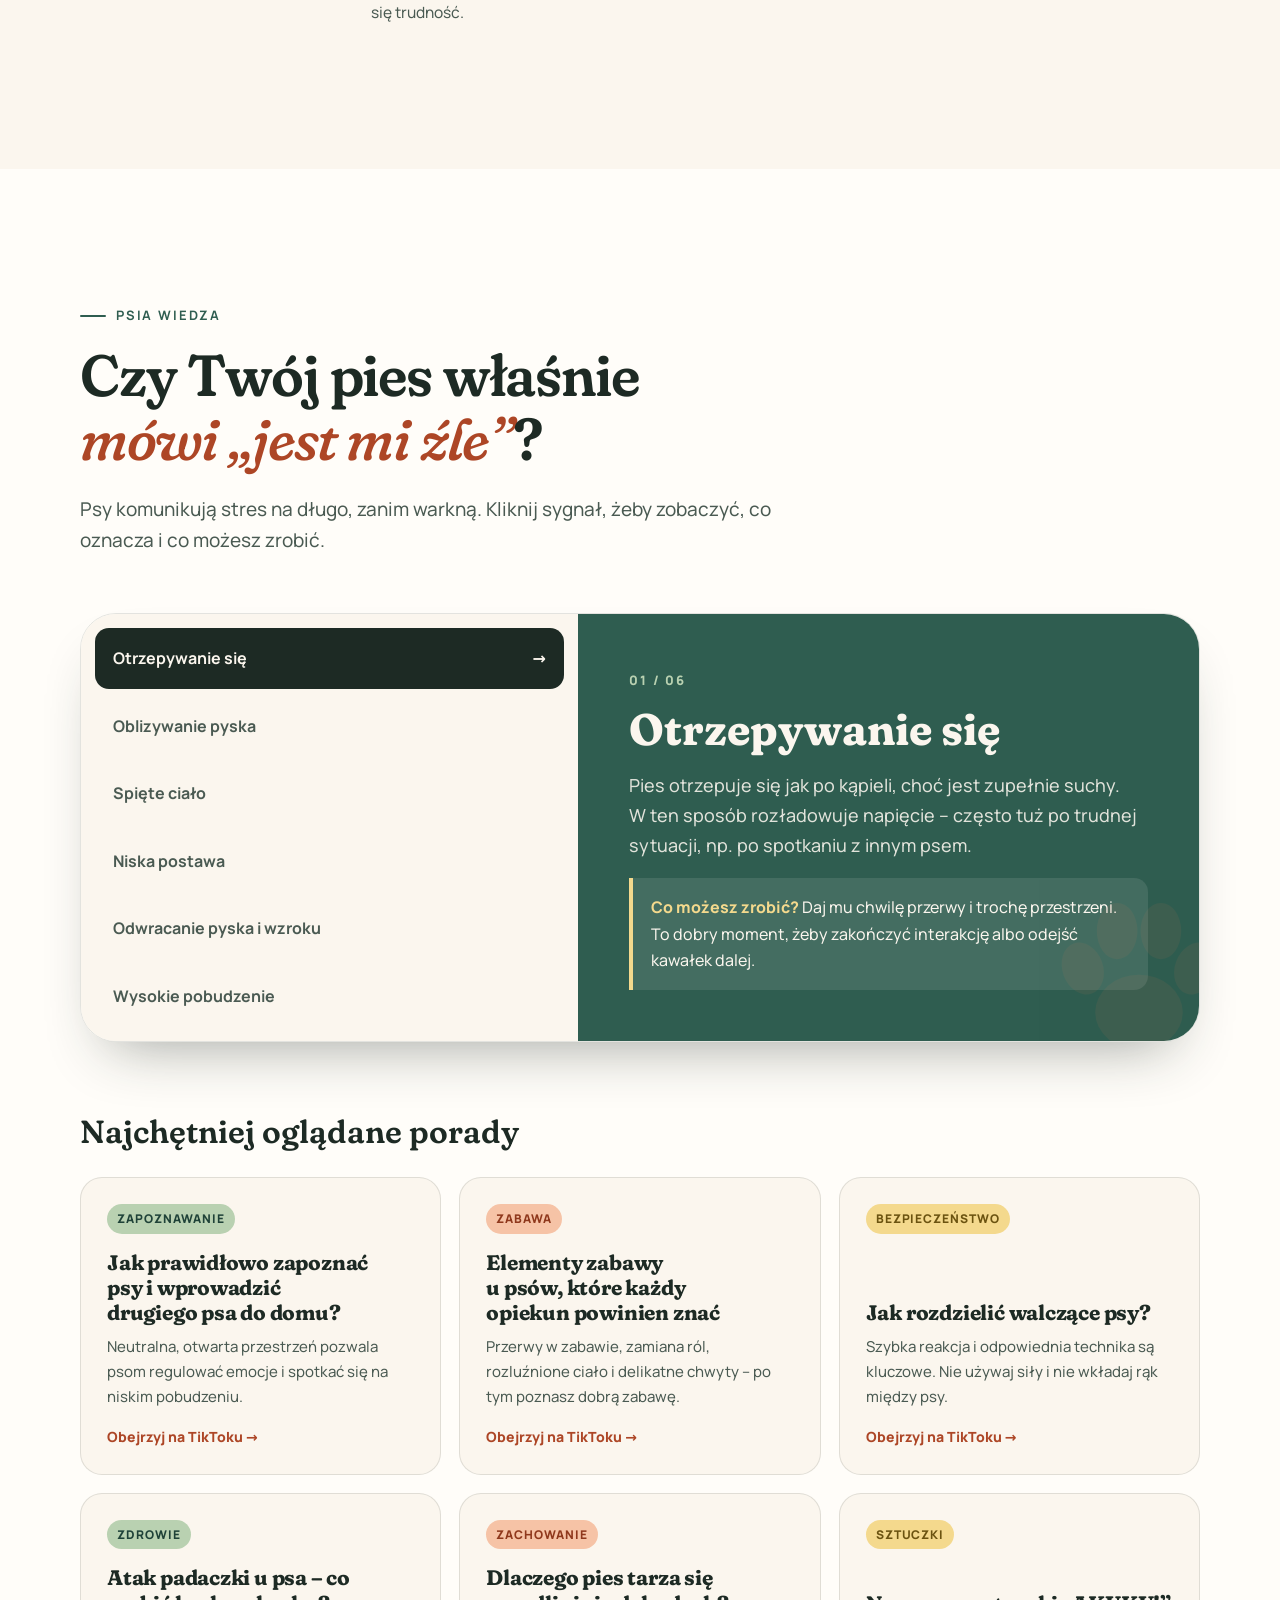
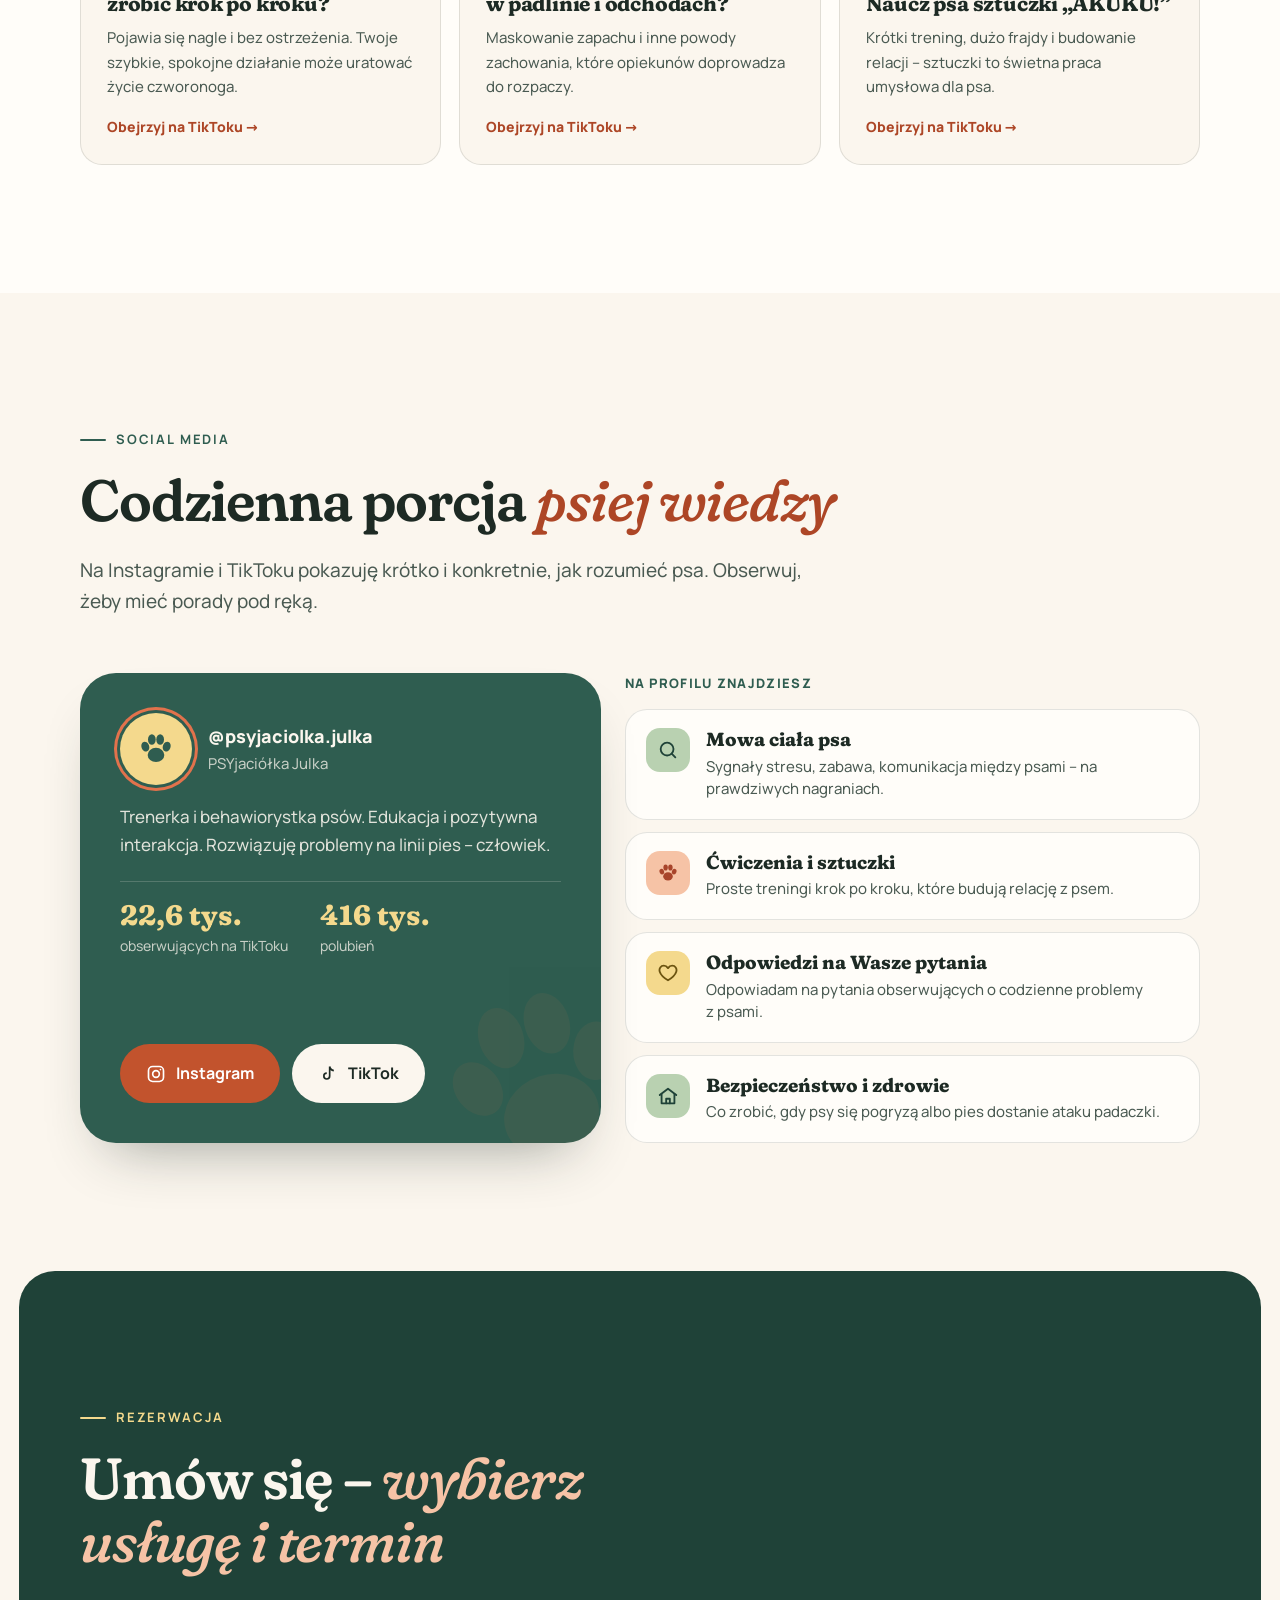
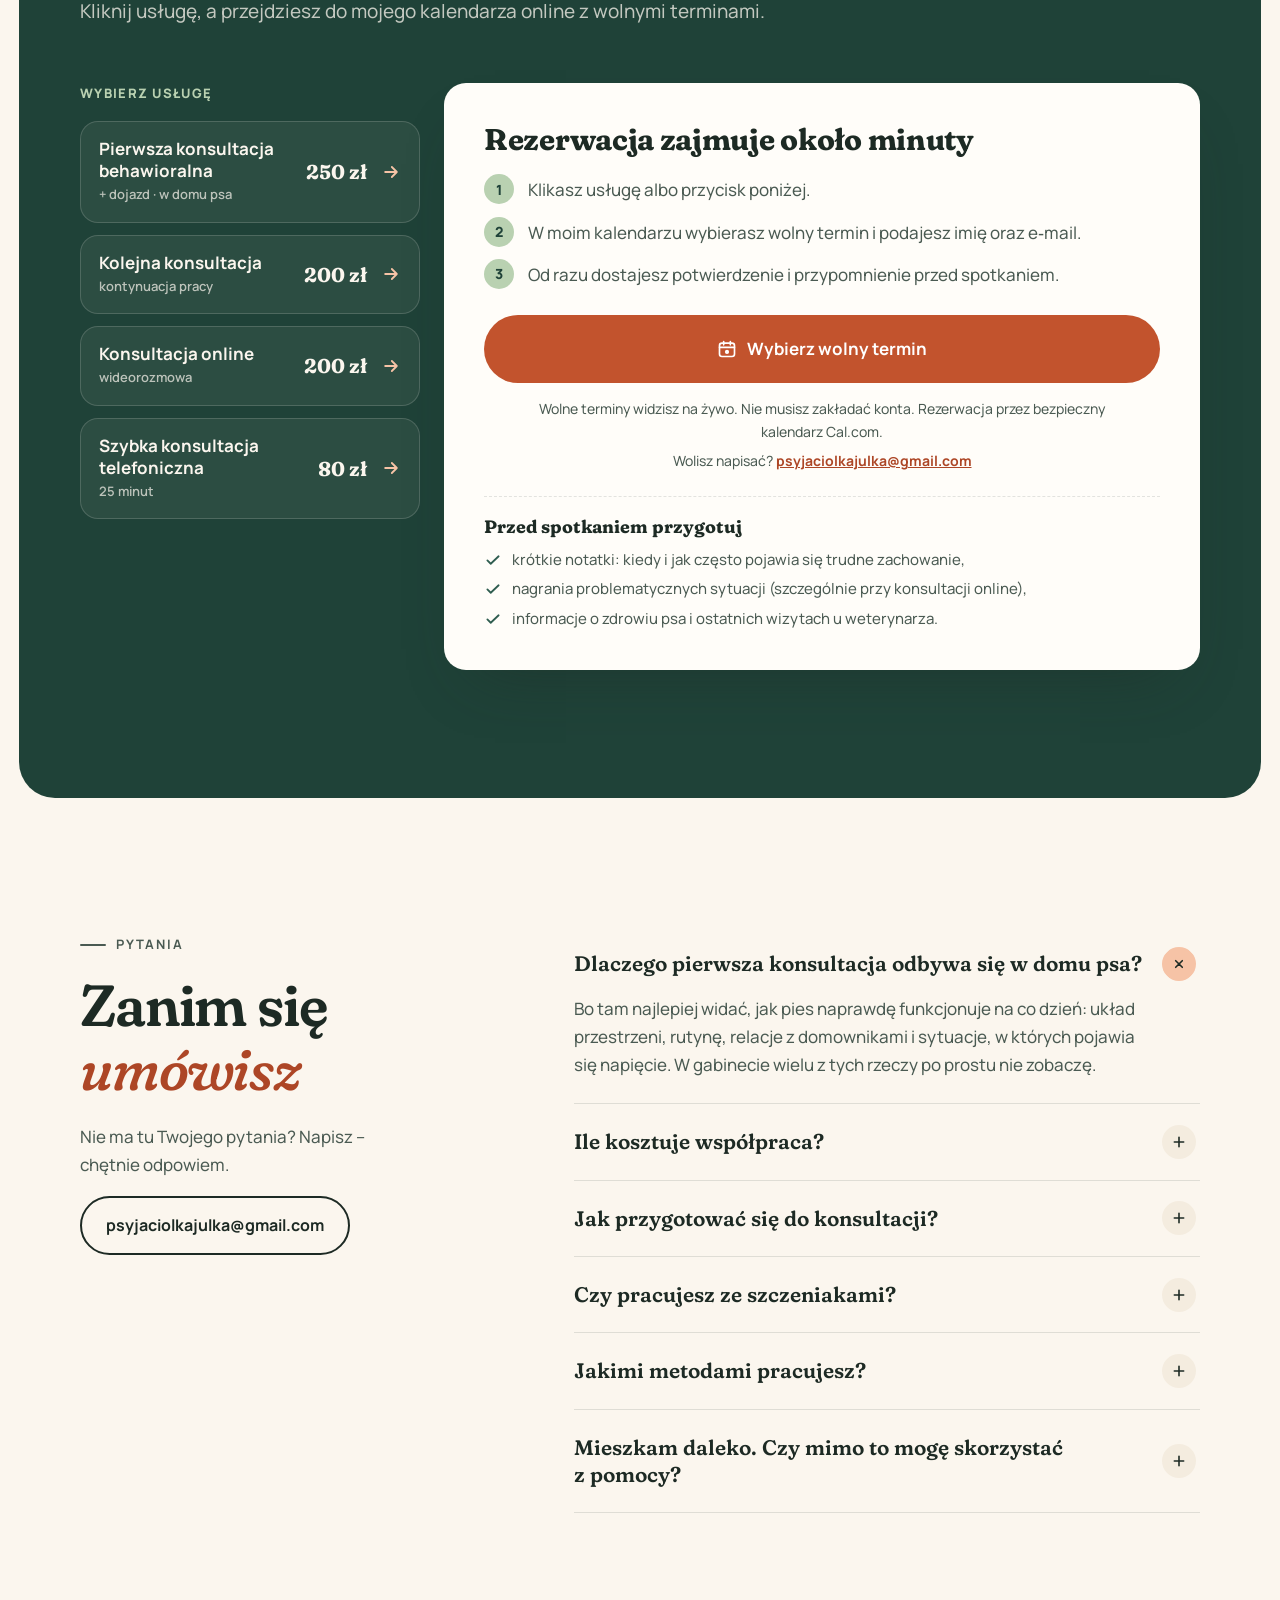
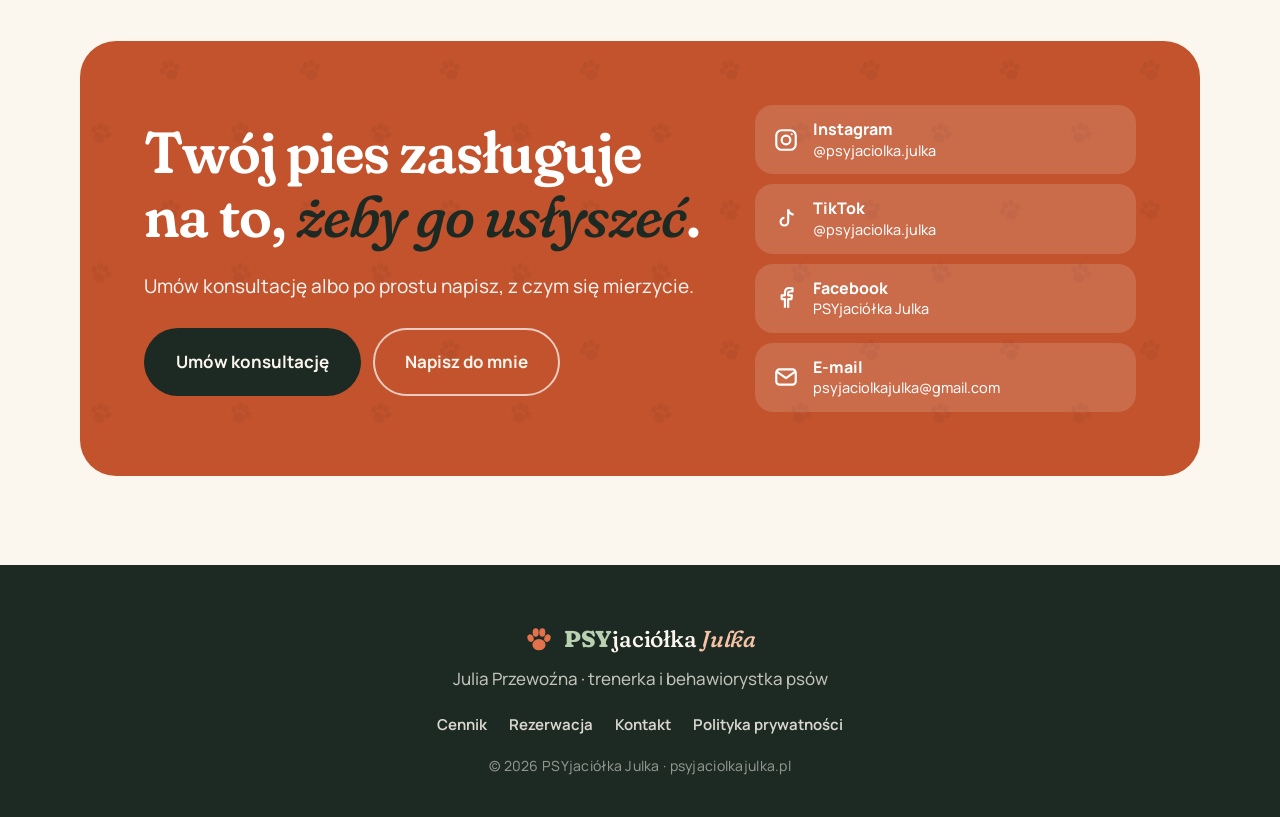
==== commit 5dd1f3c2: "Bring the hero dog to life with a layered animation rig Researched mascot animation (Duolingo/Rive i" ====
--- a/index.html
+++ b/index.html
@@ -138,35 +138,44 @@
           <div class="hero__blob"></div>
           <svg class="dog" viewBox="0 0 400 420" role="img">
             <ellipse class="dog__shadow" cx="205" cy="392" rx="128" ry="13"/>
-            <g class="dog__tail"><path d="M282 330 C 330 318, 350 270, 338 228" /></g>
-            <path class="dog__neck" d="M168 200 L224 200 L240 252 L160 252 Z"/>
-            <path class="dog__body" d="M152 252 C 142 300, 144 356, 160 386 L 300 386 C 316 344, 310 288, 278 254 C 248 222, 172 220, 152 252 Z"/>
-            <ellipse class="dog__haunch" cx="262" cy="336" rx="46" ry="50"/>
-            <ellipse class="dog__paw dog__paw--back" cx="288" cy="381" rx="22" ry="9"/>
-            <rect class="dog__leg dog__leg--back" x="194" y="300" width="30" height="86" rx="15"/>
-            <rect class="dog__leg" x="160" y="300" width="31" height="86" rx="15.5"/>
-            <ellipse class="dog__paw" cx="175" cy="382" rx="19" ry="9.5"/>
-            <ellipse class="dog__paw dog__paw--back" cx="212" cy="382" rx="18" ry="9"/>
-            <path class="dog__toes" d="M169 378 L169 386 M181 378 L181 386 M207 378 L207 385 M218 378 L218 385 M282 377 L282 384 M294 377 L294 384"/>
-            <ellipse class="dog__chest" cx="190" cy="278" rx="28" ry="38"/>
-            <rect class="dog__collar" x="156" y="226" width="86" height="17" rx="8.5" transform="rotate(-3 199 234)"/>
-            <circle class="dog__tag" cx="199" cy="252" r="9.5"/>
-            <g class="dog__head">
-              <ellipse class="dog__ear dog__ear--back" cx="250" cy="146" rx="21" ry="48" transform="rotate(-16 250 146)"/>
-              <circle class="dog__skull" cx="192" cy="152" r="66"/>
-              <g class="dog__ear dog__ear--front"><ellipse cx="128" cy="150" rx="19" ry="46" transform="rotate(16 128 150)"/></g>
-              <ellipse class="dog__muzzle" cx="184" cy="188" rx="40" ry="30"/>
-              <g class="dog__tongue"><path d="M174 193 C 174 208, 178 214, 184 214 C 190 214, 194 208, 194 193 Z"/><path class="dog__tongue-line" d="M184 197 L184 206"/></g>
-              <path class="dog__mouth" d="M184 180 L184 187 M166 187 C 170 196, 180 197, 184 187 C 188 197, 198 196, 202 187"/>
-              <ellipse class="dog__nose" cx="184" cy="174" rx="13" ry="9"/>
-              <ellipse class="dog__nose-shine" cx="180" cy="171" rx="3.5" ry="2"/>
-              <circle class="dog__spot" cx="226" cy="128" r="16"/>
-              <ellipse class="dog__blush" cx="221" cy="184" rx="10" ry="5.5"/>
-              <g class="dog__eyes"><g class="dog__pupils">
-                <circle cx="166" cy="140" r="7.5"/><circle cx="210" cy="138" r="7.5"/>
-                <circle class="dog__shine" cx="168.5" cy="137.2" r="2.4"/><circle class="dog__shine" cx="212.5" cy="135.2" r="2.4"/>
-              </g></g>
+            <g class="dog__jump">
+              <g class="dog__breathe">
+                <g class="dog__tail">
+                  <path d="M282 330 C 310 324, 328 308, 334 288"/>
+                  <g class="dog__tail-tip"><path d="M334 288 C 340 268, 342 246, 338 228"/></g>
+                </g>
+                <path class="dog__neck" d="M168 200 L224 200 L240 252 L160 252 Z"/>
+                <path class="dog__body" d="M152 252 C 142 300, 144 356, 160 386 L 300 386 C 316 344, 310 288, 278 254 C 248 222, 172 220, 152 252 Z"/>
+                <ellipse class="dog__haunch" cx="262" cy="336" rx="46" ry="50"/>
+                <ellipse class="dog__paw dog__paw--back" cx="288" cy="381" rx="22" ry="9"/>
+                <rect class="dog__leg dog__leg--back" x="194" y="300" width="30" height="86" rx="15"/>
+                <rect class="dog__leg" x="160" y="300" width="31" height="86" rx="15.5"/>
+                <ellipse class="dog__paw" cx="175" cy="382" rx="19" ry="9.5"/>
+                <ellipse class="dog__paw dog__paw--back" cx="212" cy="382" rx="18" ry="9"/>
+                <path class="dog__toes" d="M169 378 L169 386 M181 378 L181 386 M207 378 L207 385 M218 378 L218 385 M282 377 L282 384 M294 377 L294 384"/>
+                <ellipse class="dog__chest" cx="190" cy="278" rx="28" ry="38"/>
+                <rect class="dog__collar" x="156" y="226" width="86" height="17" rx="8.5" transform="rotate(-3 199 234)"/>
+                <circle class="dog__tag" cx="199" cy="252" r="9.5"/>
+                <g class="dog__head">
+                  <g class="dog__ear-flop dog__ear-flop--back"><g class="dog__ear dog__ear--back"><ellipse cx="250" cy="146" rx="21" ry="48" transform="rotate(-16 250 146)"/></g></g>
+                  <circle class="dog__skull" cx="192" cy="152" r="66"/>
+                  <g class="dog__ear-flop dog__ear-flop--front"><g class="dog__ear dog__ear--front"><ellipse cx="128" cy="150" rx="19" ry="46" transform="rotate(16 128 150)"/></g></g>
+                  <ellipse class="dog__muzzle" cx="184" cy="188" rx="40" ry="30"/>
+                  <g class="dog__tongue"><path d="M174 193 C 174 208, 178 214, 184 214 C 190 214, 194 208, 194 193 Z"/><path class="dog__tongue-line" d="M184 197 L184 206"/></g>
+                  <path class="dog__mouth" d="M184 180 L184 187 M166 187 C 170 196, 180 197, 184 187 C 188 197, 198 196, 202 187"/>
+                  <ellipse class="dog__nose" cx="184" cy="174" rx="13" ry="9"/>
+                  <ellipse class="dog__nose-shine" cx="180" cy="171" rx="3.5" ry="2"/>
+                  <circle class="dog__spot" cx="226" cy="128" r="16"/>
+                  <ellipse class="dog__blush" cx="221" cy="184" rx="10" ry="5.5"/>
+                  <g class="dog__eyes"><g class="dog__pupils">
+                    <circle cx="166" cy="140" r="7.5"/><circle cx="210" cy="138" r="7.5"/>
+                    <circle class="dog__shine" cx="168.5" cy="137.2" r="2.4"/><circle class="dog__shine" cx="212.5" cy="135.2" r="2.4"/>
+                  </g></g>
+                  <path class="dog__lids" d="M157 141 Q166 148 175 141 M201 139 Q210 146 219 139"/>
+                </g>
+              </g>
             </g>
+            <g class="dog__zzz"><text x="256" y="100">z</text><text x="284" y="70">z</text><text x="318" y="36">Z</text></g>
           </svg>
           <div class="bark">Hau!</div>
           <div class="sticker sticker--a"><svg viewBox="0 0 24 24"><use href="#i-heart"/></svg>pozytywne metody</div>
--- a/styles.css
+++ b/styles.css
@@ -271,7 +271,7 @@
 .dog__toes { fill: none; stroke: #e2c27a; stroke-width: 2.4; stroke-linecap: round; }
 .dog__chest, .dog__muzzle { fill: var(--paper); }
 .dog__ear, .dog__ear ellipse { fill: #c98a52; }
-.dog__ear--back { fill: #b77840; }
+.dog__ear--back ellipse { fill: #b77840; }
 .dog__spot { fill: #e9bb63; opacity: .9; }
 .dog__nose { fill: var(--ink); }
 .dog__eyes circle { fill: var(--ink); }
@@ -282,8 +282,6 @@
 .hero__art { cursor: pointer; -webkit-tap-highlight-color: transparent; }
 .hero__art:active .dog { transform: scale(.98); }
 .dog { transition: transform 160ms var(--ease-out); }
-.hero__art.is-barking .dog { animation: jump 420ms var(--ease-out); }
-@keyframes jump { 0%, 100% { transform: translateY(0); } 40% { transform: translateY(-16px); } }
 .bark {
   position: absolute; left: 6%; top: 26%; z-index: 3;
   background: var(--ink); color: var(--cream); font-family: var(--font-display); font-style: italic; font-weight: 600;
@@ -300,11 +298,43 @@
 .dog__collar { fill: var(--accent); }
 .dog__tag { fill: var(--peach); stroke: var(--accent-deep); stroke-width: 3; }
 .dog__tail path { fill: none; stroke: #c98a52; stroke-width: 20; stroke-linecap: round; }
-.dog__tail { transform-origin: 282px 330px; transform-box: view-box; animation: wag .5s ease-in-out infinite alternate; }
+.dog__tail { transform-origin: 282px 330px; transform-box: view-box; animation: wag 520ms ease-in-out infinite alternate; }
+/* końcówka ogona spóźnia się o ćwierć ruchu – efekt bicza (follow-through) */
+.dog__tail-tip { transform-origin: 334px 288px; transform-box: view-box; animation: wagTip 520ms ease-in-out 120ms infinite alternate; }
+@keyframes wagTip { from { transform: rotate(-12deg); } to { transform: rotate(14deg); } }
+.hero__art.is-excited .dog__tail, .hero__art.is-excited .dog__tail-tip { animation-duration: 230ms; }
+.hero__art.is-sleepy .dog__tail, .hero__art.is-sleepy .dog__tail-tip { animation-duration: 1800ms; }
+
+/* oddech: całe ciało lekko „rośnie” od podłogi */
+.dog__jump, .dog__breathe { transform-box: view-box; transform-origin: 205px 388px; }
+.dog__breathe { animation: breathe 3600ms ease-in-out infinite; }
+@keyframes breathe { 0%, 100% { transform: scale(1, 1); } 50% { transform: scale(1.006, 1.016); } }
+.hero__art.is-sleepy .dog__breathe { animation-duration: 5200ms; }
+.dog__shadow { transform-box: fill-box; transform-origin: center; }
+
+.dog__ear-flop--front { transform-origin: 140px 106px; transform-box: view-box; }
+.dog__ear-flop--back { transform-origin: 240px 104px; transform-box: view-box; }
+.dog__ear--back { transform-origin: 240px 104px; transform-box: view-box; }
+
+/* sen po dłuższej bezczynności */
+.dog__lids { fill: none; stroke: var(--ink); stroke-width: 3.5; stroke-linecap: round; opacity: 0; transition: opacity 250ms ease; }
+.dog__pupils, .dog__tongue path { transition: opacity 250ms ease; }
+.hero__art.is-sleepy .dog__pupils { opacity: 0; }
+.hero__art.is-sleepy .dog__lids { opacity: 1; }
+.hero__art.is-sleepy .dog__tongue path { opacity: 0; }
+.dog__zzz text { font-family: var(--font-display); font-weight: 700; font-size: 26px; fill: var(--cream); opacity: 0; transform-box: fill-box; transform-origin: center; }
+.dog__zzz text:nth-child(2) { font-size: 32px; }
+.dog__zzz text:nth-child(3) { font-size: 40px; }
+.hero__art.is-sleepy .dog__zzz text { animation: zzz 3s var(--ease-out) infinite; }
+.hero__art.is-sleepy .dog__zzz text:nth-child(2) { animation-delay: 1s; }
+.hero__art.is-sleepy .dog__zzz text:nth-child(3) { animation-delay: 2s; }
+@keyframes zzz { 0% { opacity: 0; transform: translate(-4px, 8px) scale(.9); } 30% { opacity: .95; } 70% { opacity: .95; } 100% { opacity: 0; transform: translate(8px, -14px) scale(1.05); } }
+
+/* poza ekranem nic się nie rusza */
+.hero__art.is-paused, .hero__art.is-paused * { animation-play-state: paused !important; }
 @keyframes wag { from { transform: rotate(-14deg); } to { transform: rotate(16deg); } }
-.dog__eyes { transform-origin: 188px 139px; transform-box: view-box; animation: blink 5s infinite; }
-@keyframes blink { 0%, 92%, 100% { transform: scaleY(1); } 95% { transform: scaleY(.1); } }
-.dog__head { transform-origin: 192px 220px; transform-box: view-box; transition: transform 450ms var(--ease-pop); }
+.dog__eyes { transform-origin: 188px 139px; transform-box: view-box; }
+.dog__head { transform-origin: 192px 220px; transform-box: view-box; will-change: transform; }
 .dog__ear--front { transform-origin: 140px 104px; transform-box: view-box; animation: ear 6s ease-in-out infinite; }
 @keyframes ear { 0%, 80%, 100% { transform: rotate(0); } 86% { transform: rotate(8deg); } 92% { transform: rotate(-3deg); } }
 .dog__tongue { transform-origin: 184px 193px; transform-box: view-box; animation: pant .9s ease-in-out infinite alternate; }
@@ -750,7 +780,6 @@
   .logo:hover .logo__paw { transform: rotate(-18deg) scale(1.1); }
   .nav__links a:hover { color: var(--ink); }
   .nav__links a:hover::after { transform: scaleX(1); }
-  .hero__art:hover .dog__head { transform: rotate(-9deg); }
   .value:hover { transform: translateX(6px); box-shadow: var(--shadow); }
   .card:hover { transform: translateY(-6px); box-shadow: var(--shadow-lg); }
   .matcher label:hover span { border-color: rgba(251,246,238,.6); }
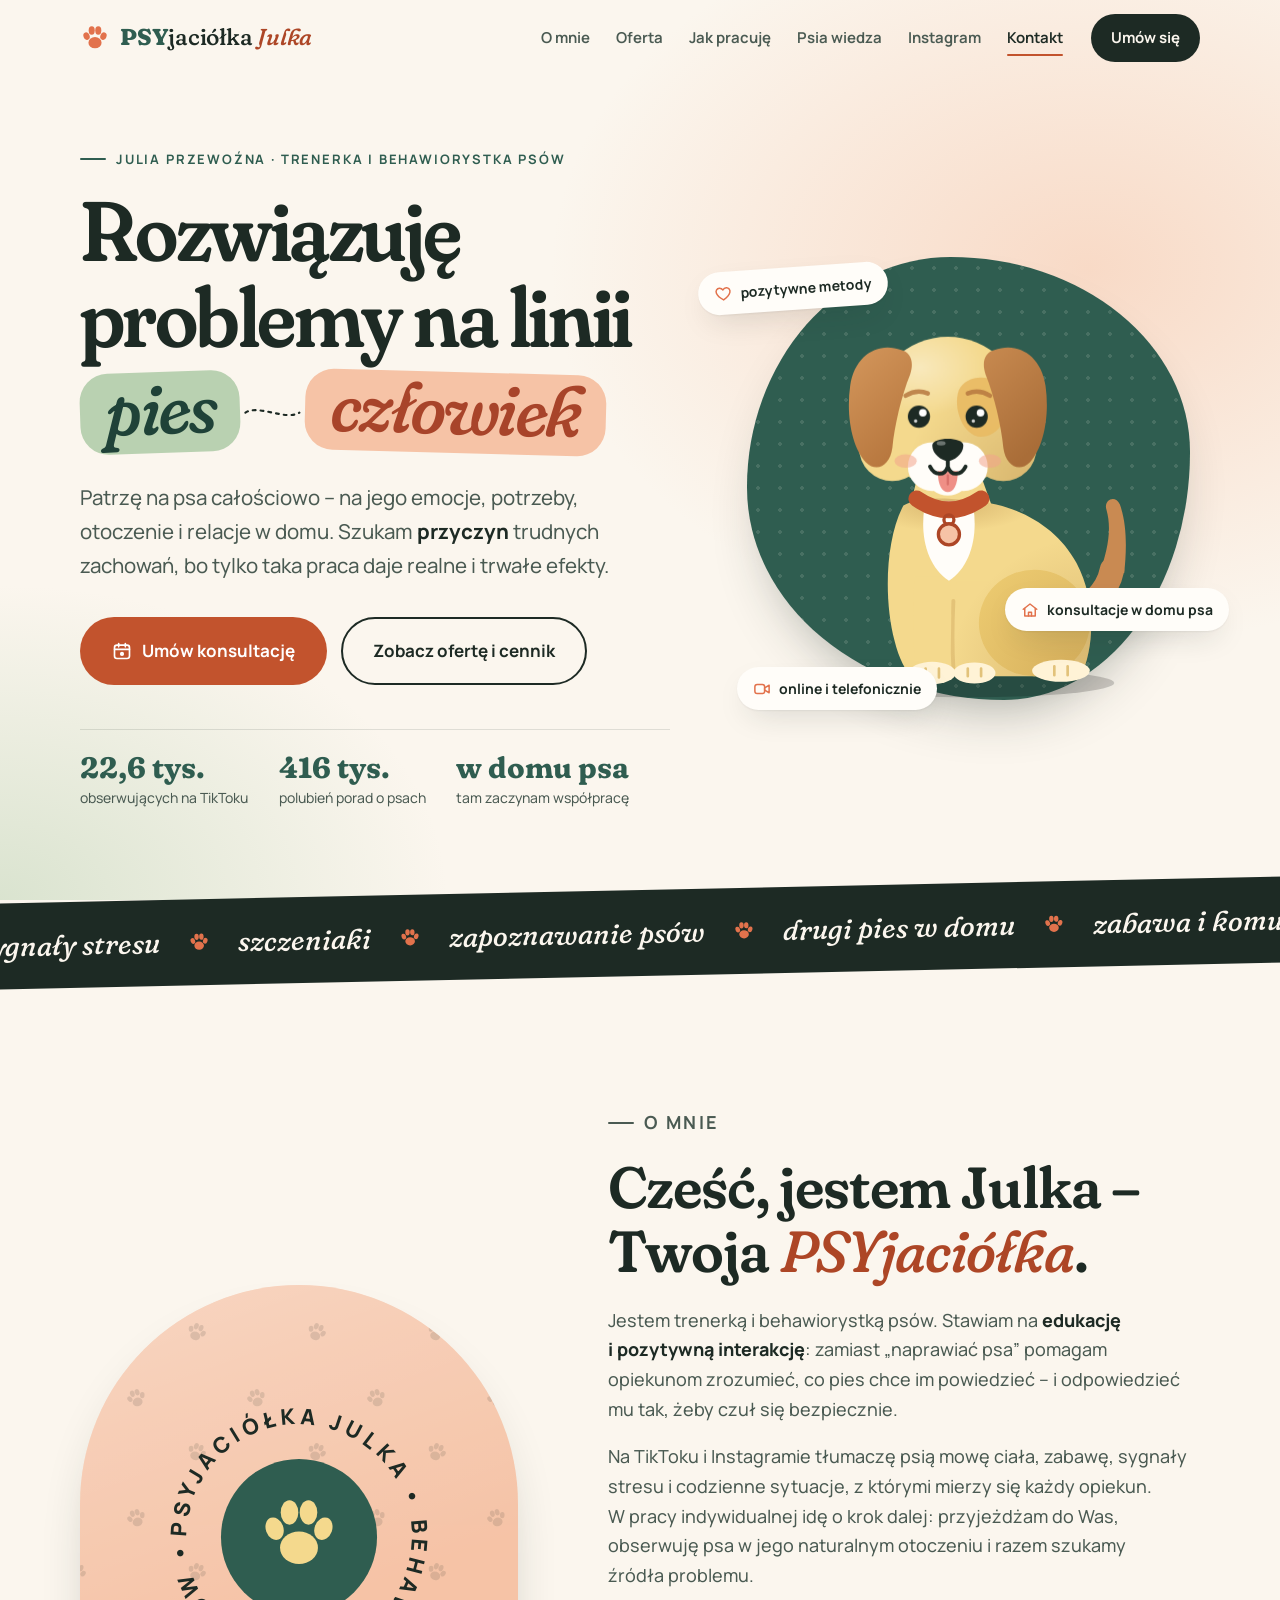
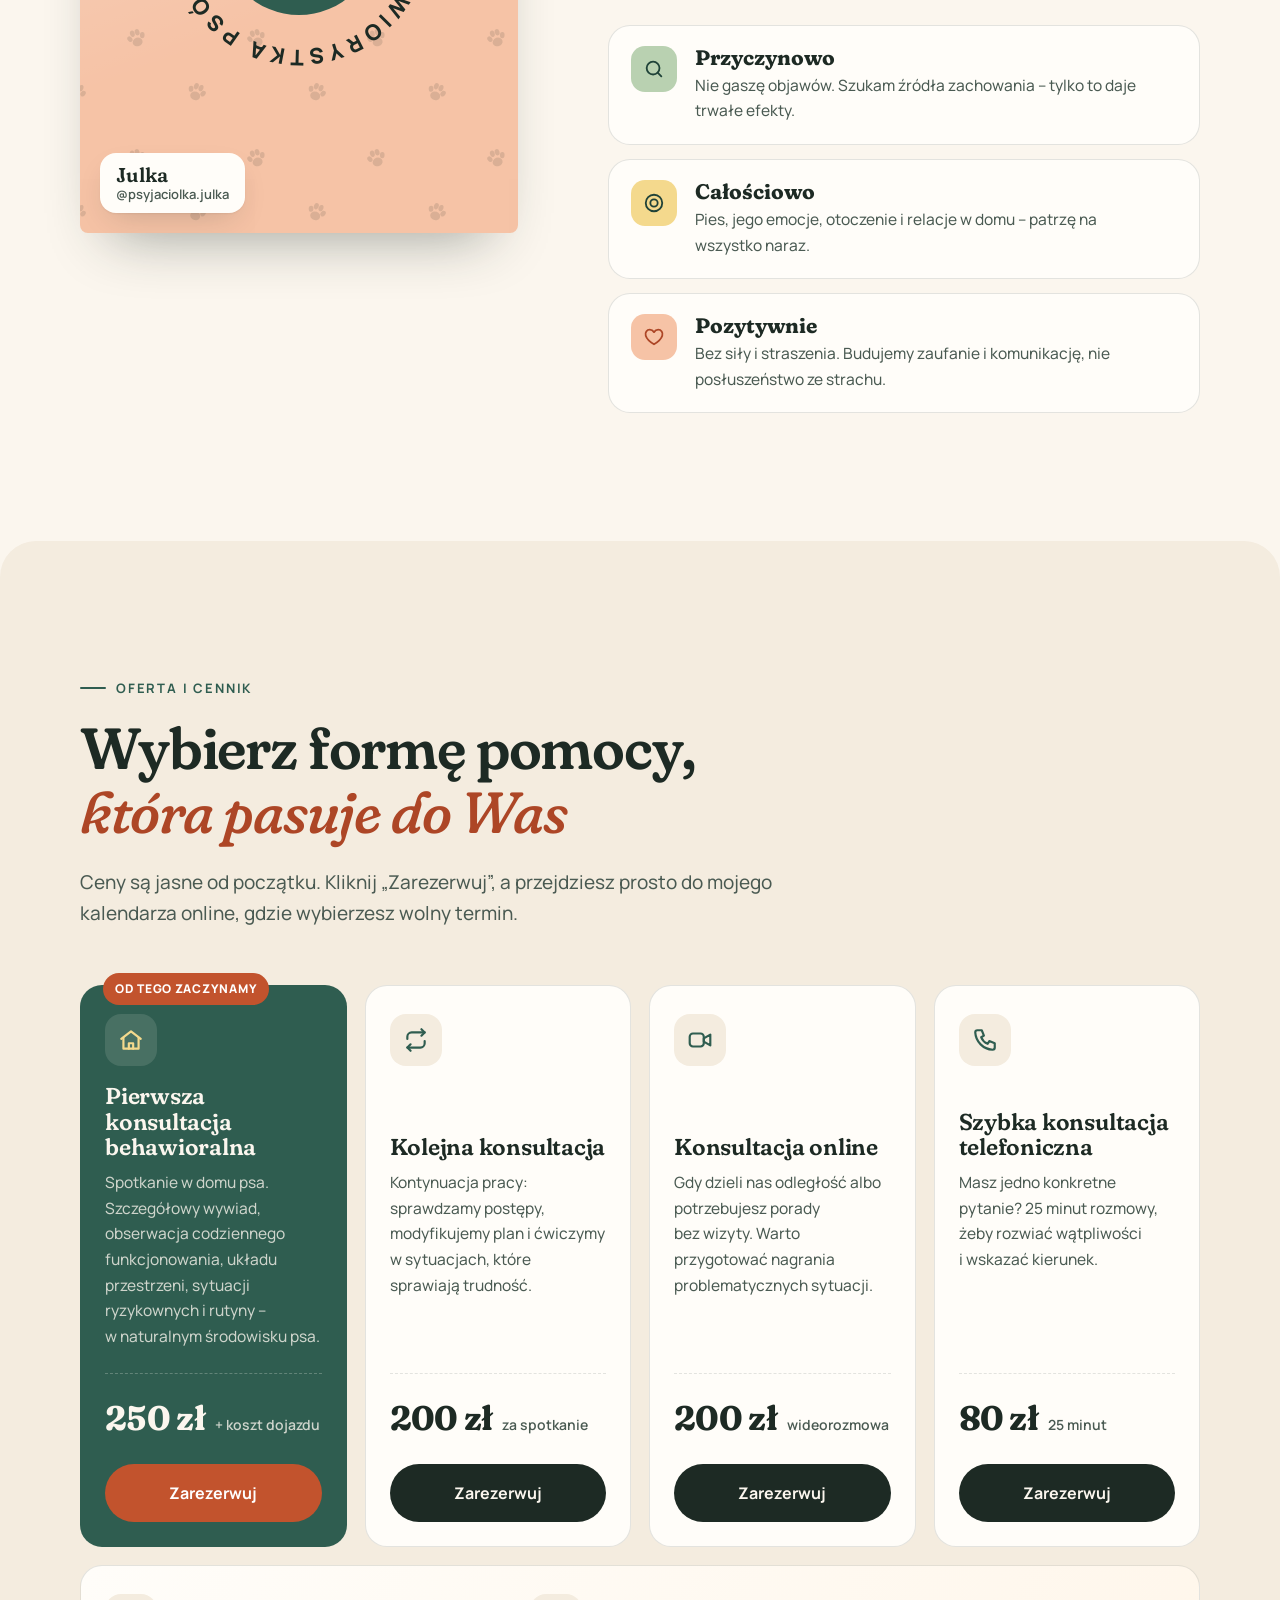
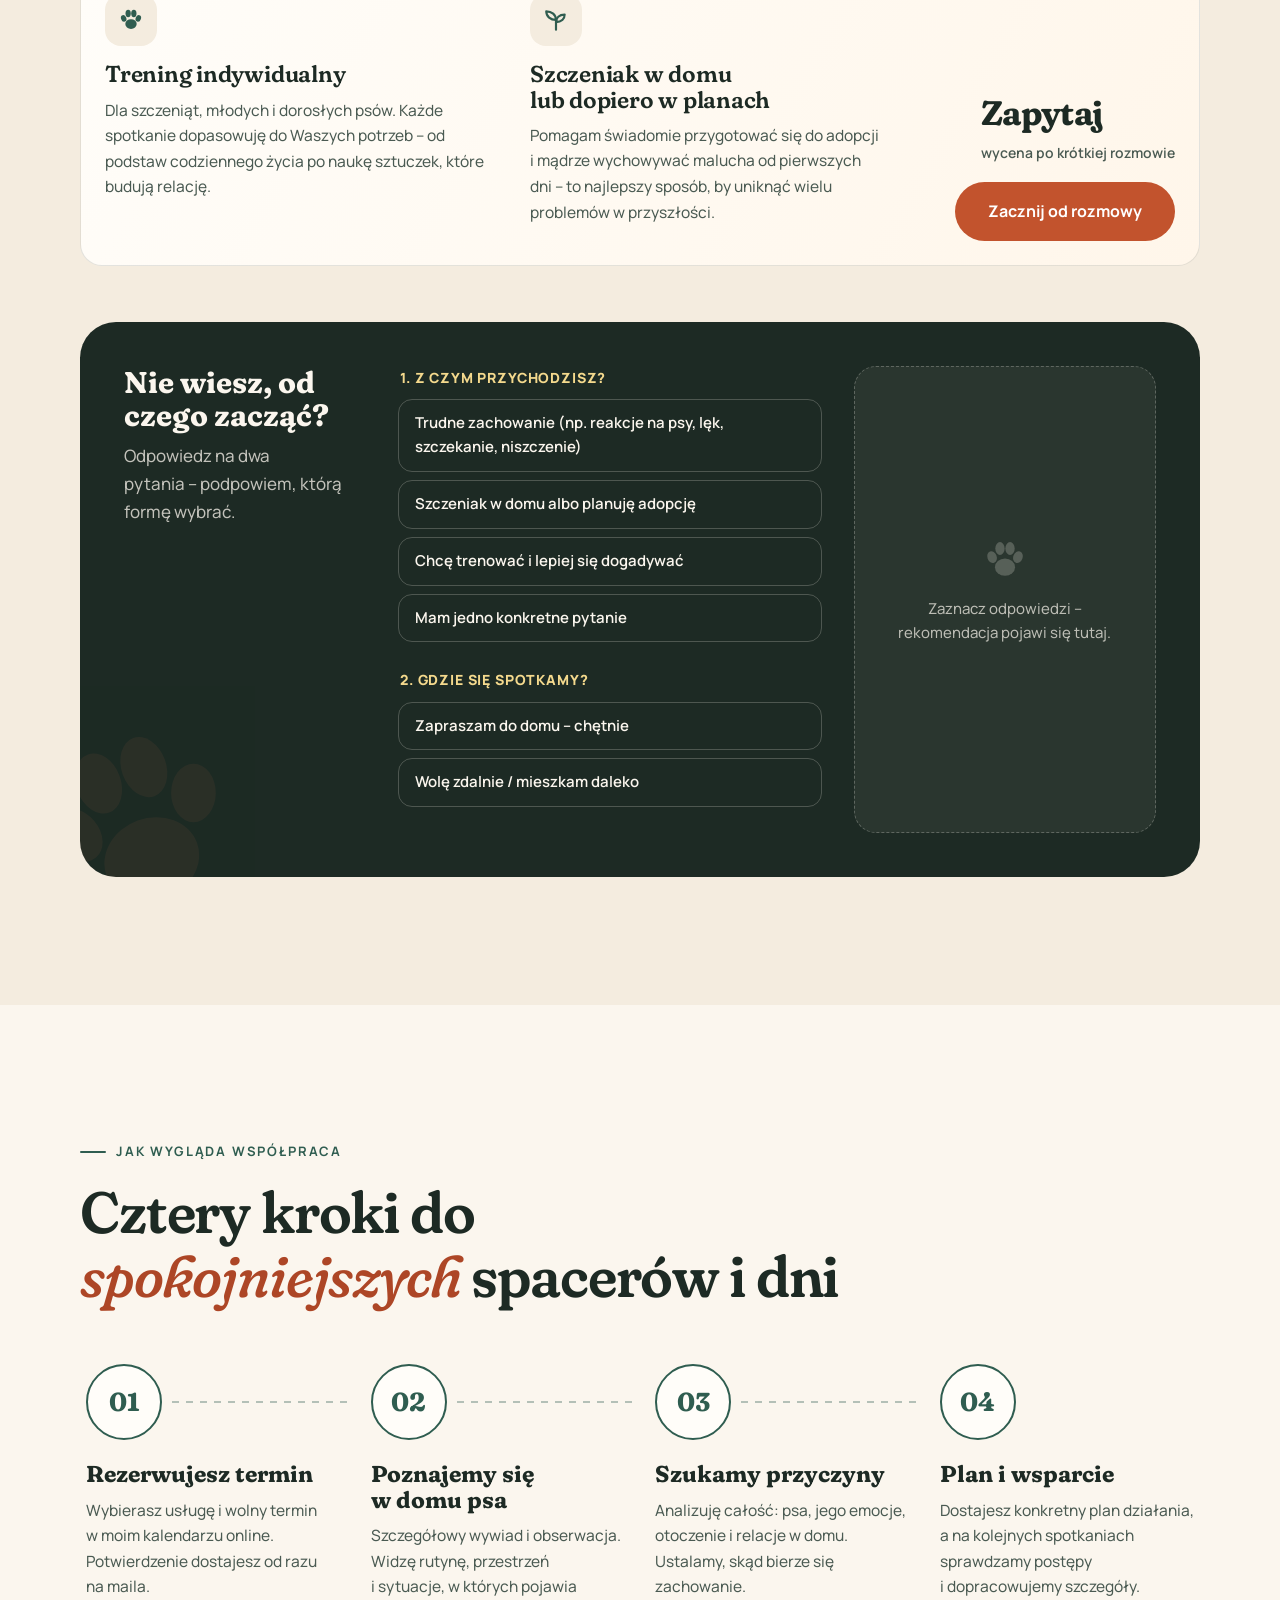
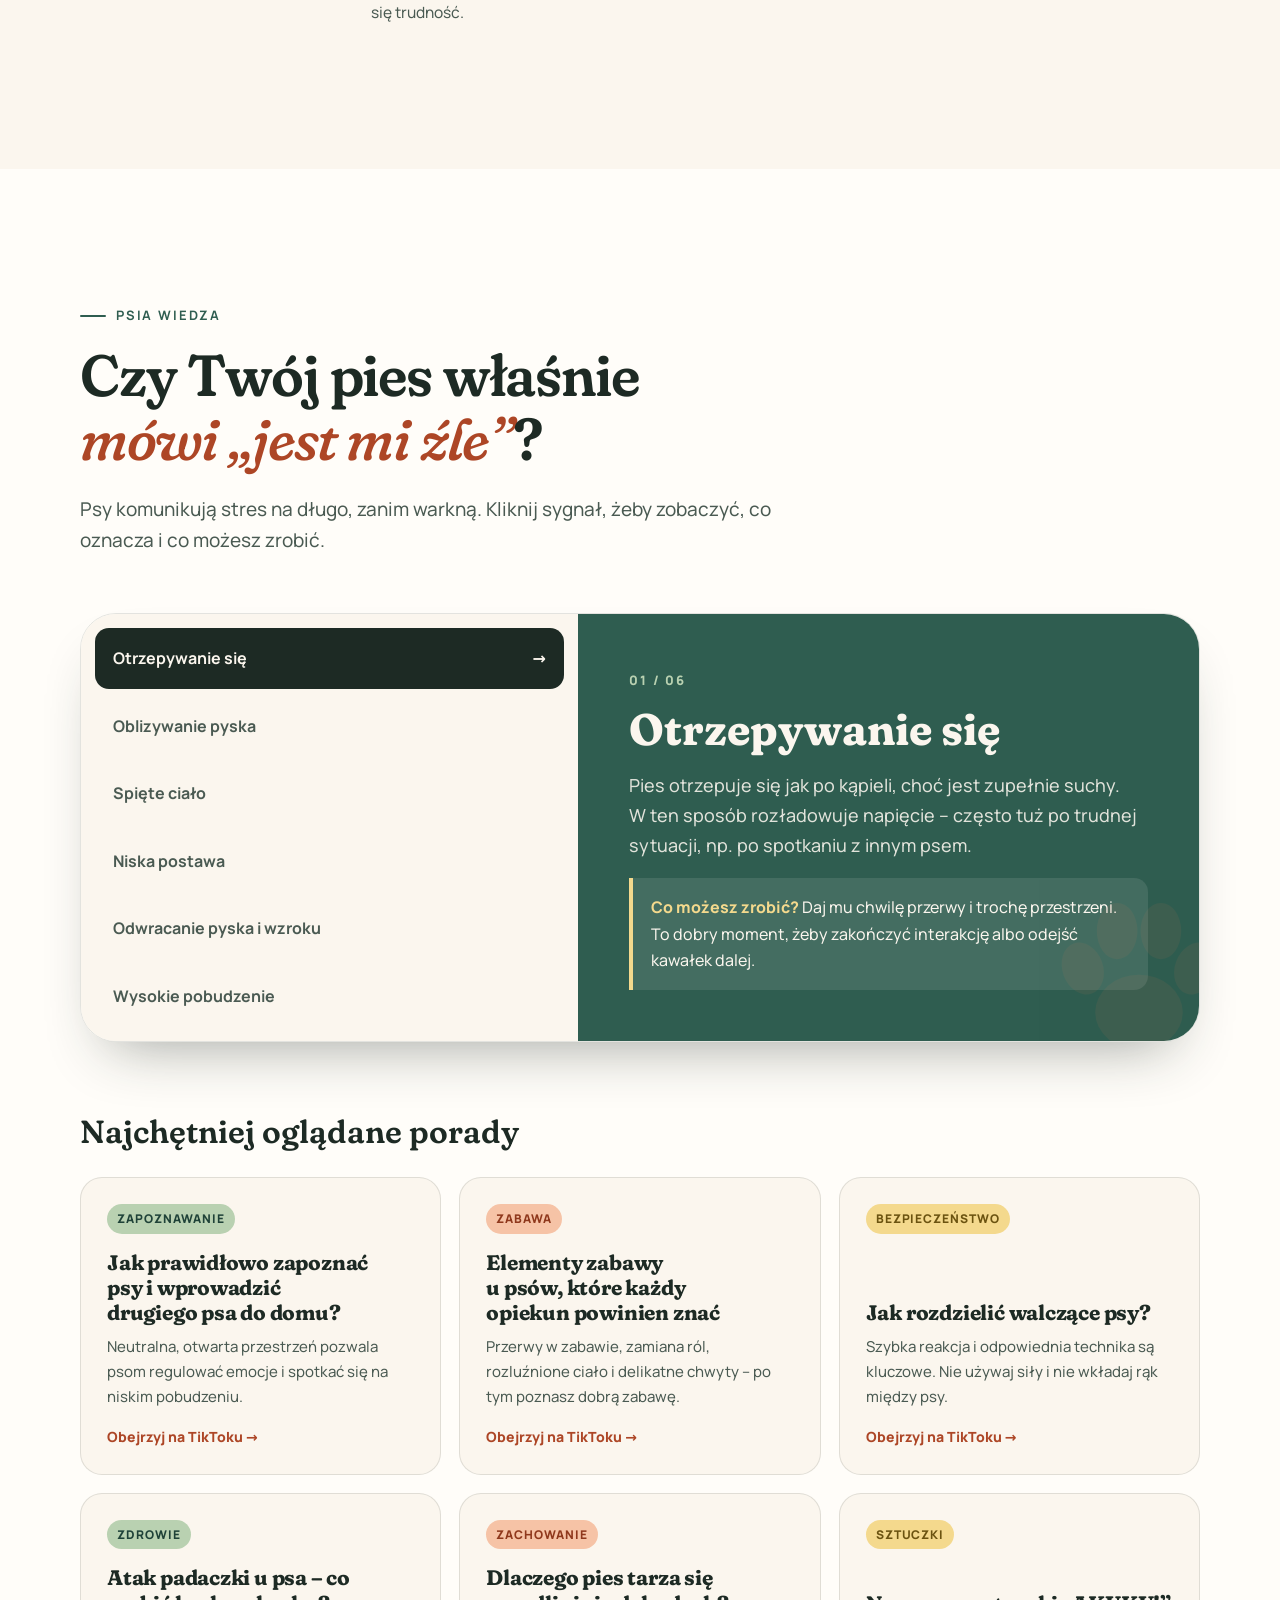
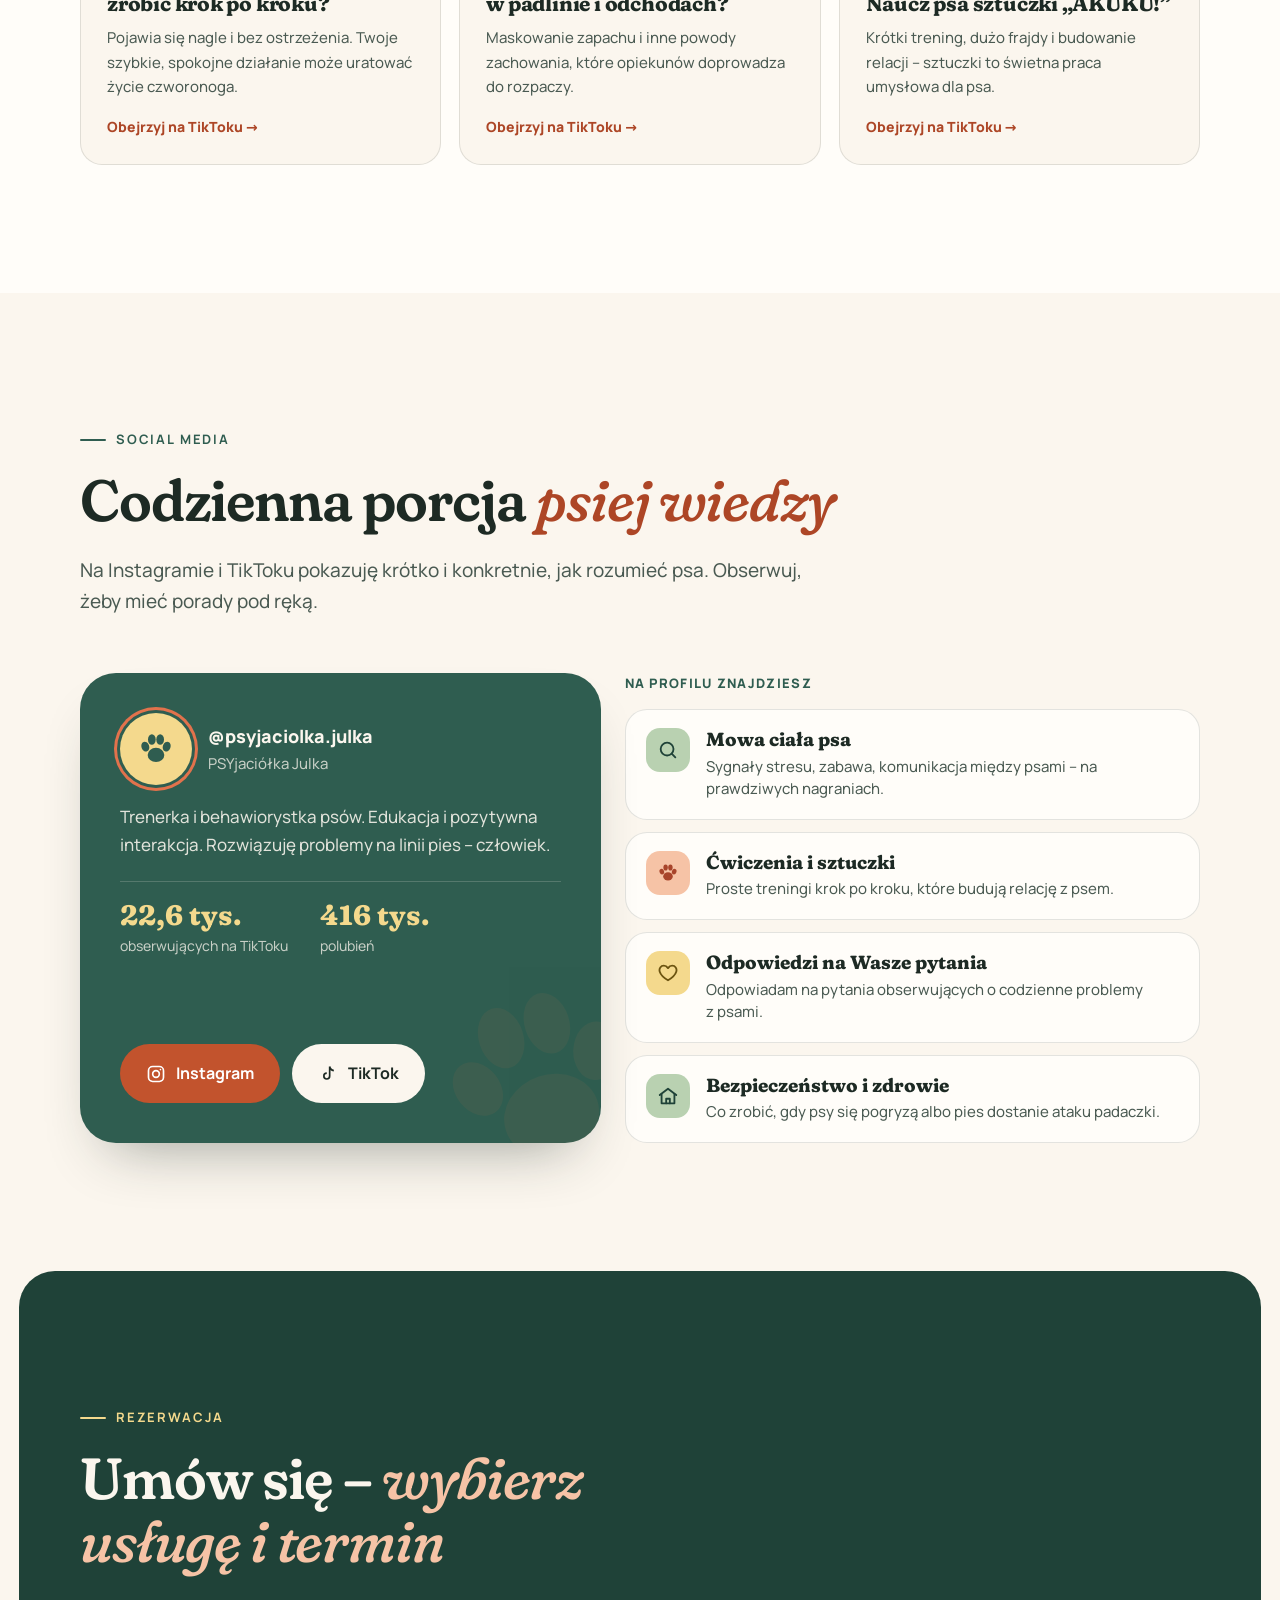
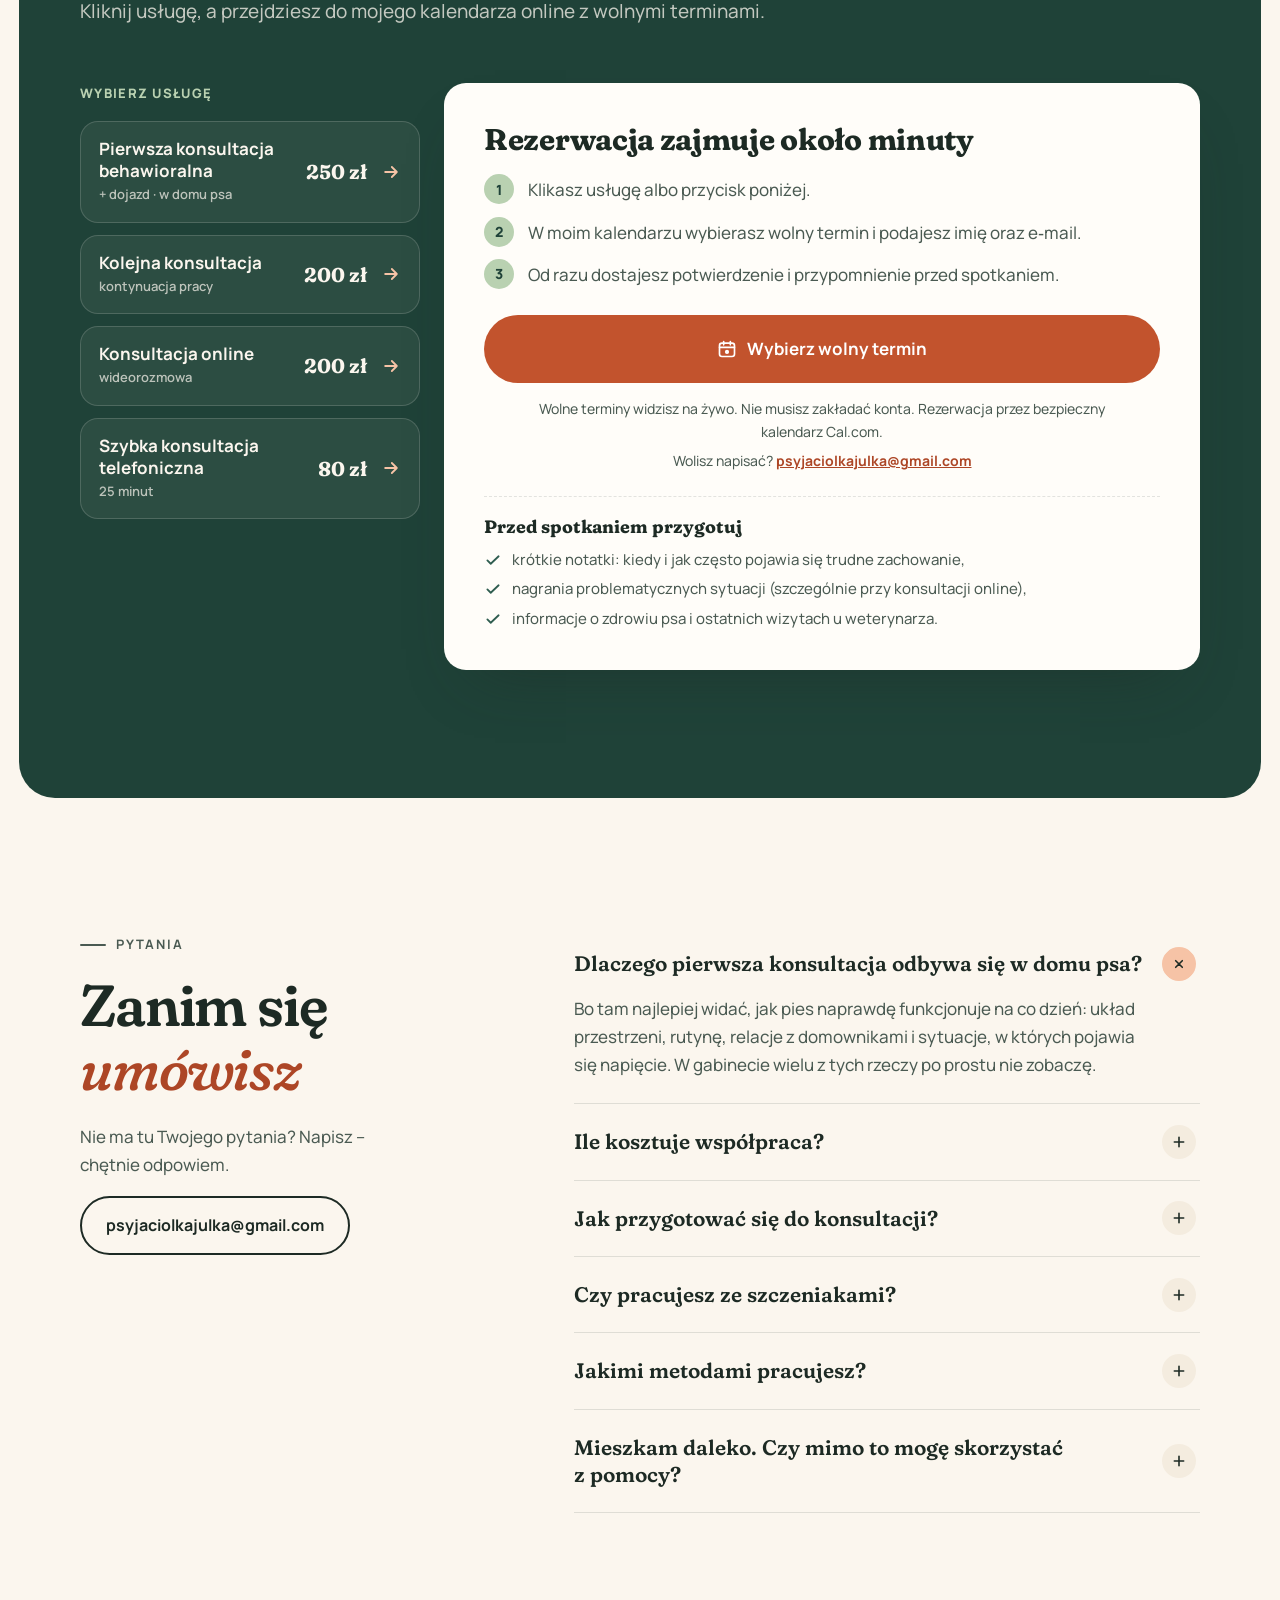
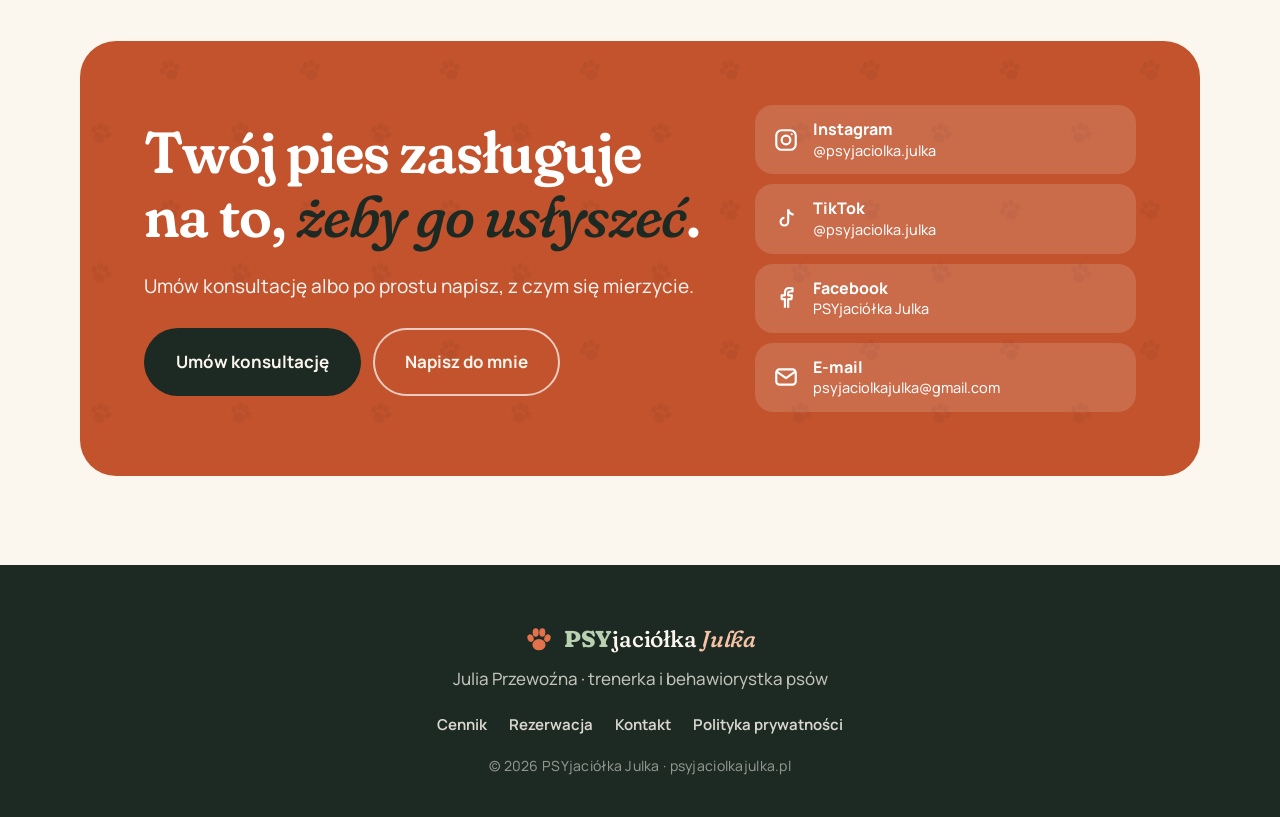
==== commit 3019e3f9: "Redraw the hero dog following cute character design principles Researched mascot/character construct" ====
--- a/index.html
+++ b/index.html
@@ -137,45 +137,70 @@
         <div class="hero__art reveal" aria-hidden="true">
           <div class="hero__blob"></div>
           <svg class="dog" viewBox="0 0 400 420" role="img">
-            <ellipse class="dog__shadow" cx="205" cy="392" rx="128" ry="13"/>
+            <defs>
+              <radialGradient id="dog-g-shade" cx="50%" cy="50%" r="50%"><stop offset="0" stop-color="#8a5418" stop-opacity=".26"/><stop offset=".55" stop-color="#8a5418" stop-opacity=".12"/><stop offset="1" stop-color="#8a5418" stop-opacity="0"/></radialGradient>
+              <linearGradient id="dog-g-ear" x1="0" y1="0" x2=".5" y2="1"><stop offset="0" stop-color="#d4975c"/><stop offset="1" stop-color="#b8783f"/></linearGradient>
+              <linearGradient id="dog-g-ear-far" x1="0" y1="0" x2=".5" y2="1"><stop offset="0" stop-color="#c88a50"/><stop offset="1" stop-color="#a96d38"/></linearGradient>
+              <radialGradient id="dog-g-light" cx="50%" cy="50%" r="50%"><stop offset="0" stop-color="#fff" stop-opacity=".42"/><stop offset="1" stop-color="#fff" stop-opacity="0"/></radialGradient>
+              <clipPath id="dog-clip-head"><circle cx="190" cy="148" r="68"/><circle cx="140" cy="180" r="30"/><circle cx="240" cy="180" r="30"/></clipPath>
+              <clipPath id="dog-clip-body"><path d="M150 232 C 134 262, 132 316, 142 354 C 146 370, 152 382, 158 386 L 310 386 C 322 360, 324 318, 306 284 C 290 254, 260 236, 228 230 C 200 226, 168 222, 150 232 Z"/><ellipse cx="268" cy="338" rx="50" ry="48"/></clipPath>
+            </defs>
+            <ellipse class="dog__shadow" cx="208" cy="392" rx="132" ry="13"/>
             <g class="dog__jump">
               <g class="dog__breathe">
                 <g class="dog__tail">
-                  <path d="M282 330 C 310 324, 328 308, 334 288"/>
-                  <g class="dog__tail-tip"><path d="M334 288 C 340 268, 342 246, 338 228"/></g>
+                  <path d="M292 334 C 318 326, 334 310, 338 290"/>
+                  <g class="dog__tail-tip">
+                    <path class="dog__tail-fill" d="M327 293 C 334 272, 338 254, 333 236 C 330 227, 341 222, 345 231 C 352 250, 351 274, 349 293 Z"/>
+                  </g>
                 </g>
-                <path class="dog__neck" d="M168 200 L224 200 L240 252 L160 252 Z"/>
-                <path class="dog__body" d="M152 252 C 142 300, 144 356, 160 386 L 300 386 C 316 344, 310 288, 278 254 C 248 222, 172 220, 152 252 Z"/>
-                <ellipse class="dog__haunch" cx="262" cy="336" rx="46" ry="50"/>
-                <ellipse class="dog__paw dog__paw--back" cx="288" cy="381" rx="22" ry="9"/>
-                <rect class="dog__leg dog__leg--back" x="194" y="300" width="30" height="86" rx="15"/>
-                <rect class="dog__leg" x="160" y="300" width="31" height="86" rx="15.5"/>
-                <ellipse class="dog__paw" cx="175" cy="382" rx="19" ry="9.5"/>
-                <ellipse class="dog__paw dog__paw--back" cx="212" cy="382" rx="18" ry="9"/>
-                <path class="dog__toes" d="M169 378 L169 386 M181 378 L181 386 M207 378 L207 385 M218 378 L218 385 M282 377 L282 384 M294 377 L294 384"/>
-                <ellipse class="dog__chest" cx="190" cy="278" rx="28" ry="38"/>
-                <rect class="dog__collar" x="156" y="226" width="86" height="17" rx="8.5" transform="rotate(-3 199 234)"/>
-                <circle class="dog__tag" cx="199" cy="252" r="9.5"/>
+                <path class="dog__neck" d="M164 200 L 218 200 L 236 250 L 152 250 Z"/>
+                <path class="dog__body" d="M150 232 C 134 262, 132 316, 142 354 C 146 370, 152 382, 158 386 L 310 386 C 322 360, 324 318, 306 284 C 290 254, 260 236, 228 230 C 200 226, 168 222, 150 232 Z"/>
+                <path class="dog__leg dog__leg--back" d="M198 300 C 196 330, 197 360, 199 382 L 227 382 C 229 360, 230 330, 228 300 Z"/>
+                <ellipse class="dog__haunch" cx="268" cy="338" rx="50" ry="48"/>
+                <g clip-path="url(#dog-clip-body)">
+                  <circle class="dog__shade" cx="320" cy="390" r="130"/>
+                  <ellipse class="dog__shade" cx="191" cy="230" rx="78" ry="26"/>
+                </g>
+                <ellipse class="dog__paw dog__paw--back" cx="292" cy="381" rx="26" ry="10"/>
+                <path class="dog__leg-gap" d="M195 318 C 194 340, 194 362, 195 378"/>
+                <path class="dog__leg" d="M160 296 C 158 328, 159 360, 161 382 L 191 382 C 193 360, 194 328, 192 296 Z"/>
+                <ellipse class="dog__paw" cx="176" cy="383" rx="21" ry="10"/>
+                <ellipse class="dog__paw dog__paw--back" cx="214" cy="383" rx="19" ry="9.5"/>
+                <path class="dog__toes" d="M170 379 L170 387 M182 379 L182 387 M208 379 L208 386 M220 379 L220 386 M286 377 L286 385 M298 377 L298 385"/>
+                <path class="dog__chest" d="M170 228 C 164 256, 170 286, 191 300 C 212 286, 218 256, 212 228 Z"/>
+                <path class="dog__collar" d="M162 226 Q 191 246 220 226"/>
+                <circle class="dog__ring" cx="191" cy="245" r="4.5"/>
+                <circle class="dog__tag" cx="191" cy="258" r="9.5"/>
                 <g class="dog__head">
-                  <g class="dog__ear-flop dog__ear-flop--back"><g class="dog__ear dog__ear--back"><ellipse cx="250" cy="146" rx="21" ry="48" transform="rotate(-16 250 146)"/></g></g>
-                  <circle class="dog__skull" cx="192" cy="152" r="66"/>
-                  <g class="dog__ear-flop dog__ear-flop--front"><g class="dog__ear dog__ear--front"><ellipse cx="128" cy="150" rx="19" ry="46" transform="rotate(16 128 150)"/></g></g>
-                  <ellipse class="dog__muzzle" cx="184" cy="188" rx="40" ry="30"/>
-                  <g class="dog__tongue"><path d="M174 193 C 174 208, 178 214, 184 214 C 190 214, 194 208, 194 193 Z"/><path class="dog__tongue-line" d="M184 197 L184 206"/></g>
-                  <path class="dog__mouth" d="M184 180 L184 187 M166 187 C 170 196, 180 197, 184 187 C 188 197, 198 196, 202 187"/>
-                  <ellipse class="dog__nose" cx="184" cy="174" rx="13" ry="9"/>
-                  <ellipse class="dog__nose-shine" cx="180" cy="171" rx="3.5" ry="2"/>
-                  <circle class="dog__spot" cx="226" cy="128" r="16"/>
-                  <ellipse class="dog__blush" cx="221" cy="184" rx="10" ry="5.5"/>
+                  <circle class="dog__skull" cx="190" cy="148" r="68"/>
+                  <circle class="dog__skull" cx="140" cy="180" r="30"/>
+                  <circle class="dog__skull" cx="240" cy="180" r="30"/>
+                  <g clip-path="url(#dog-clip-head)">
+                    <circle class="dog__shade" cx="262" cy="214" r="110"/>
+                    <ellipse class="dog__light" cx="164" cy="108" rx="62" ry="44"/>
+                  </g>
+                  <path class="dog__spot" d="M200 128 C 206 114, 232 112, 240 128 C 248 144, 240 168, 222 170 C 204 172, 194 144, 200 128 Z"/>
+                  <g class="dog__muzzle"><circle cx="176" cy="197" r="22"/><circle cx="204" cy="197" r="22"/><ellipse cx="190" cy="209" rx="18" ry="14"/></g>
+                  <ellipse class="dog__blush" cx="152" cy="192" rx="10" ry="6"/>
+                  <ellipse class="dog__blush" cx="228" cy="192" rx="10" ry="6"/>
+                  <g class="dog__tongue"><path d="M181 201 C 181 214, 185 220, 190 220 C 195 220, 199 214, 199 201 Z"/><path class="dog__tongue-line" d="M190 205 L190 213"/></g>
+                  <path class="dog__mouth" d="M190 191 L190 197 M174 197 C 178 205, 187 206, 190 197 C 193 206, 202 205, 206 197"/>
+                  <path class="dog__nose" d="M176 178 C 176 170, 204 170, 204 178 C 204 186, 195 192, 190 192 C 185 192, 176 186, 176 178 Z"/>
+                  <ellipse class="dog__nose-shine" cx="184" cy="176" rx="4" ry="2"/>
+                  <path class="dog__brows" d="M152 133 Q162 127 172 131 M208 131 Q218 127 228 133"/>
                   <g class="dog__eyes"><g class="dog__pupils">
-                    <circle cx="166" cy="140" r="7.5"/><circle cx="210" cy="138" r="7.5"/>
-                    <circle class="dog__shine" cx="168.5" cy="137.2" r="2.4"/><circle class="dog__shine" cx="212.5" cy="135.2" r="2.4"/>
+                    <circle cx="164" cy="152" r="10"/><circle cx="216" cy="152" r="10"/>
+                    <circle class="dog__shine" cx="167.5" cy="148.5" r="3.4"/><circle class="dog__shine" cx="219.5" cy="148.5" r="3.4"/>
+                    <circle class="dog__shine dog__shine--small" cx="161" cy="156" r="1.5"/><circle class="dog__shine dog__shine--small" cx="213" cy="156" r="1.5"/>
                   </g></g>
-                  <path class="dog__lids" d="M157 141 Q166 148 175 141 M201 139 Q210 146 219 139"/>
+                  <path class="dog__lids" d="M153 152 Q164 160 175 152 M205 152 Q216 160 227 152"/>
+                  <g class="dog__ear-flop dog__ear-flop--back"><g class="dog__ear dog__ear--back"><path d="M232 92 C 252 84, 274 96, 278 124 C 282 152, 276 180, 264 193 C 254 203, 242 196, 240 180 C 238 160, 232 134, 224 114 C 220 102, 224 94, 232 92 Z"/></g></g>
+                  <g class="dog__ear-flop dog__ear-flop--front"><g class="dog__ear dog__ear--front"><path d="M148 92 C 128 84, 106 96, 102 124 C 98 152, 104 180, 116 193 C 126 203, 138 196, 140 180 C 142 160, 148 134, 156 114 C 160 102, 156 94, 148 92 Z"/></g></g>
                 </g>
               </g>
             </g>
-            <g class="dog__zzz"><text x="256" y="100">z</text><text x="284" y="70">z</text><text x="318" y="36">Z</text></g>
+            <g class="dog__zzz"><text x="258" y="96">z</text><text x="284" y="66">z</text><text x="316" y="36">Z</text></g>
           </svg>
           <div class="bark">Hau!</div>
           <div class="sticker sticker--a"><svg viewBox="0 0 24 24"><use href="#i-heart"/></svg>pozytywne metody</div>
--- a/styles.css
+++ b/styles.css
@@ -266,12 +266,19 @@
 .dog__shadow { fill: rgba(0,0,0,.18); }
 .dog__body, .dog__leg, .dog__skull, .dog__neck { fill: var(--butter); }
 .dog__haunch { fill: #ecca70; }
-.dog__leg--back { fill: #ecd07d; }
+.dog__leg--back { fill: var(--butter); }
+.dog__leg-gap { fill: none; stroke: #9a5f1c; stroke-width: 3.5; stroke-linecap: round; opacity: .18; }
 .dog__paw--back { fill: #f7e6bd; }
 .dog__toes { fill: none; stroke: #e2c27a; stroke-width: 2.4; stroke-linecap: round; }
 .dog__chest, .dog__muzzle { fill: var(--paper); }
-.dog__ear, .dog__ear ellipse { fill: #c98a52; }
-.dog__ear--back ellipse { fill: #b77840; }
+.dog__ear path { fill: url(#dog-g-ear); }
+.dog__ear--back path { fill: url(#dog-g-ear-far); }
+.dog__shade { fill: url(#dog-g-shade); }
+.dog__light { fill: url(#dog-g-light); }
+.dog__brows { fill: none; stroke: #b77840; stroke-width: 4; stroke-linecap: round; opacity: .85; }
+.dog__ring { fill: none; stroke: var(--accent-deep); stroke-width: 3; }
+.dog__tail-fill { fill: #c98a52; }
+.dog__shine--small { opacity: .8; }
 .dog__spot { fill: #e9bb63; opacity: .9; }
 .dog__nose { fill: var(--ink); }
 .dog__eyes circle { fill: var(--ink); }
@@ -295,26 +302,26 @@
 .dog__tongue path { fill: #ef8f86; }
 .dog__tongue .dog__tongue-line { fill: none; stroke: #d9706a; stroke-width: 2; stroke-linecap: round; }
 .dog__nose-shine { fill: #fff; opacity: .35; }
-.dog__collar { fill: var(--accent); }
+.dog__collar { fill: none; stroke: var(--accent); stroke-width: 15; stroke-linecap: round; }
 .dog__tag { fill: var(--peach); stroke: var(--accent-deep); stroke-width: 3; }
-.dog__tail path { fill: none; stroke: #c98a52; stroke-width: 20; stroke-linecap: round; }
-.dog__tail { transform-origin: 282px 330px; transform-box: view-box; animation: wag 520ms ease-in-out infinite alternate; }
+.dog__tail > path { fill: none; stroke: #c98a52; stroke-width: 22; stroke-linecap: round; }
+.dog__tail { transform-origin: 292px 334px; transform-box: view-box; animation: wag 520ms ease-in-out infinite alternate; }
 /* końcówka ogona spóźnia się o ćwierć ruchu – efekt bicza (follow-through) */
-.dog__tail-tip { transform-origin: 334px 288px; transform-box: view-box; animation: wagTip 520ms ease-in-out 120ms infinite alternate; }
+.dog__tail-tip { transform-origin: 338px 290px; transform-box: view-box; animation: wagTip 520ms ease-in-out 120ms infinite alternate; }
 @keyframes wagTip { from { transform: rotate(-12deg); } to { transform: rotate(14deg); } }
 .hero__art.is-excited .dog__tail, .hero__art.is-excited .dog__tail-tip { animation-duration: 230ms; }
 .hero__art.is-sleepy .dog__tail, .hero__art.is-sleepy .dog__tail-tip { animation-duration: 1800ms; }
 
 /* oddech: całe ciało lekko „rośnie” od podłogi */
-.dog__jump, .dog__breathe { transform-box: view-box; transform-origin: 205px 388px; }
+.dog__jump, .dog__breathe { transform-box: view-box; transform-origin: 208px 388px; }
 .dog__breathe { animation: breathe 3600ms ease-in-out infinite; }
 @keyframes breathe { 0%, 100% { transform: scale(1, 1); } 50% { transform: scale(1.006, 1.016); } }
 .hero__art.is-sleepy .dog__breathe { animation-duration: 5200ms; }
 .dog__shadow { transform-box: fill-box; transform-origin: center; }
 
-.dog__ear-flop--front { transform-origin: 140px 106px; transform-box: view-box; }
-.dog__ear-flop--back { transform-origin: 240px 104px; transform-box: view-box; }
-.dog__ear--back { transform-origin: 240px 104px; transform-box: view-box; }
+.dog__ear-flop--front { transform-origin: 146px 96px; transform-box: view-box; }
+.dog__ear-flop--back { transform-origin: 234px 96px; transform-box: view-box; }
+.dog__ear--back { transform-origin: 238px 96px; transform-box: view-box; }
 
 /* sen po dłuższej bezczynności */
 .dog__lids { fill: none; stroke: var(--ink); stroke-width: 3.5; stroke-linecap: round; opacity: 0; transition: opacity 250ms ease; }
@@ -333,11 +340,11 @@
 /* poza ekranem nic się nie rusza */
 .hero__art.is-paused, .hero__art.is-paused * { animation-play-state: paused !important; }
 @keyframes wag { from { transform: rotate(-14deg); } to { transform: rotate(16deg); } }
-.dog__eyes { transform-origin: 188px 139px; transform-box: view-box; }
-.dog__head { transform-origin: 192px 220px; transform-box: view-box; will-change: transform; }
-.dog__ear--front { transform-origin: 140px 104px; transform-box: view-box; animation: ear 6s ease-in-out infinite; }
+.dog__eyes { transform-origin: 190px 152px; transform-box: view-box; }
+.dog__head { transform-origin: 190px 224px; transform-box: view-box; will-change: transform; }
+.dog__ear--front { transform-origin: 142px 96px; transform-box: view-box; animation: ear 6s ease-in-out infinite; }
 @keyframes ear { 0%, 80%, 100% { transform: rotate(0); } 86% { transform: rotate(8deg); } 92% { transform: rotate(-3deg); } }
-.dog__tongue { transform-origin: 184px 193px; transform-box: view-box; animation: pant .9s ease-in-out infinite alternate; }
+.dog__tongue { transform-origin: 190px 201px; transform-box: view-box; animation: pant .9s ease-in-out infinite alternate; }
 @keyframes pant { from { transform: scaleY(.85); } to { transform: scaleY(1.1); } }
 
 .sticker {
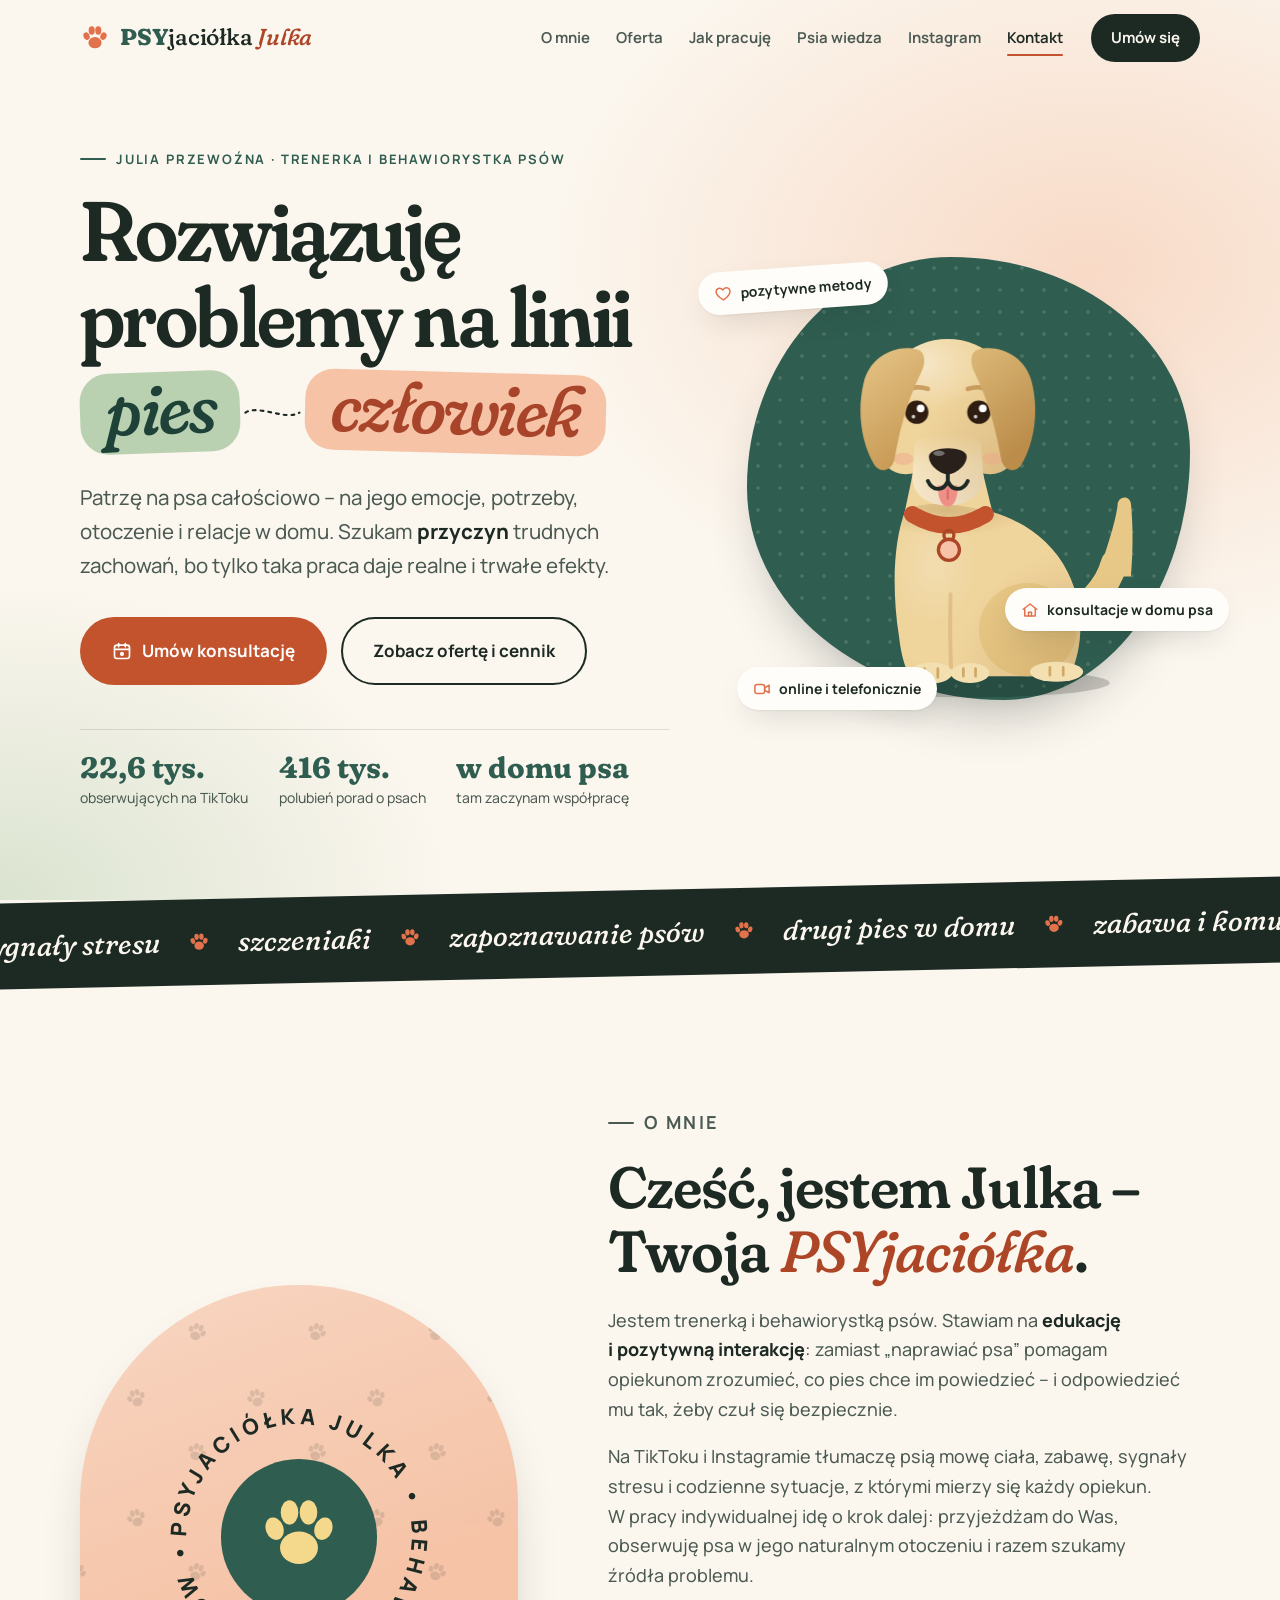
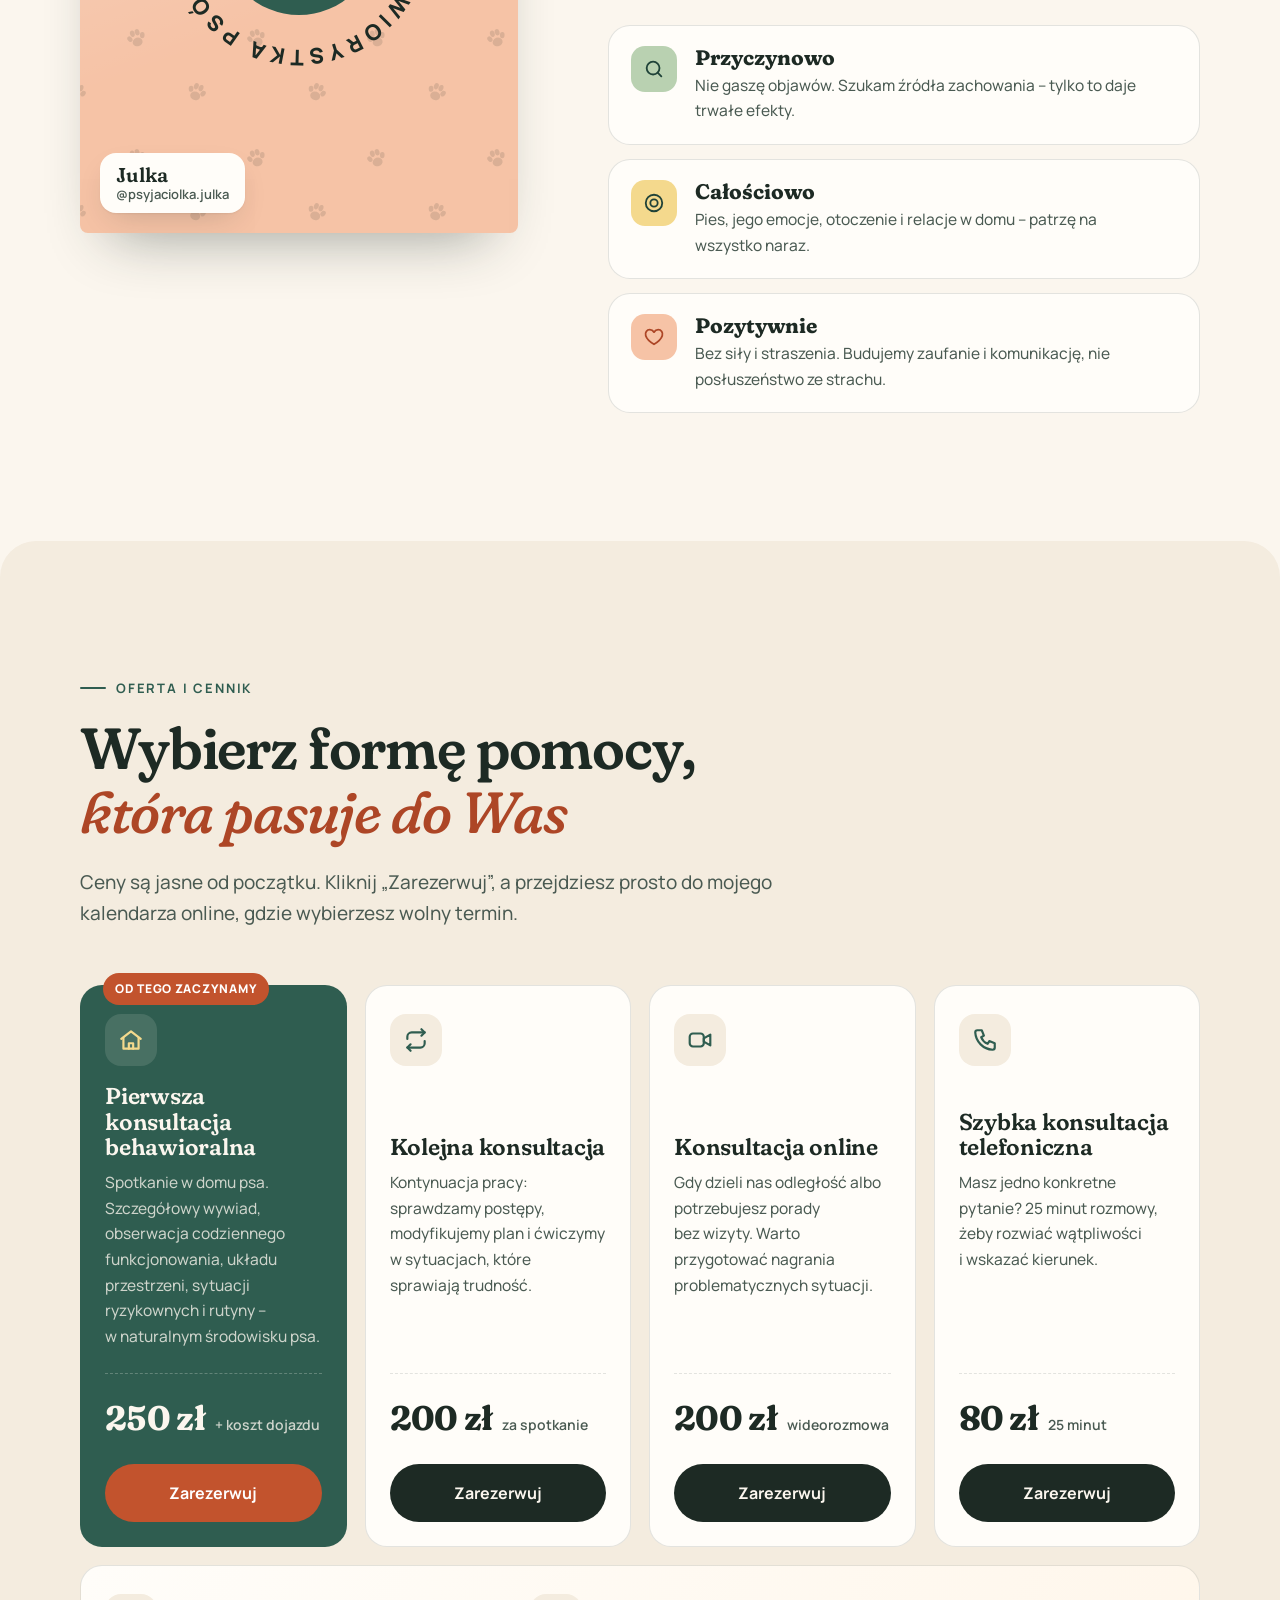
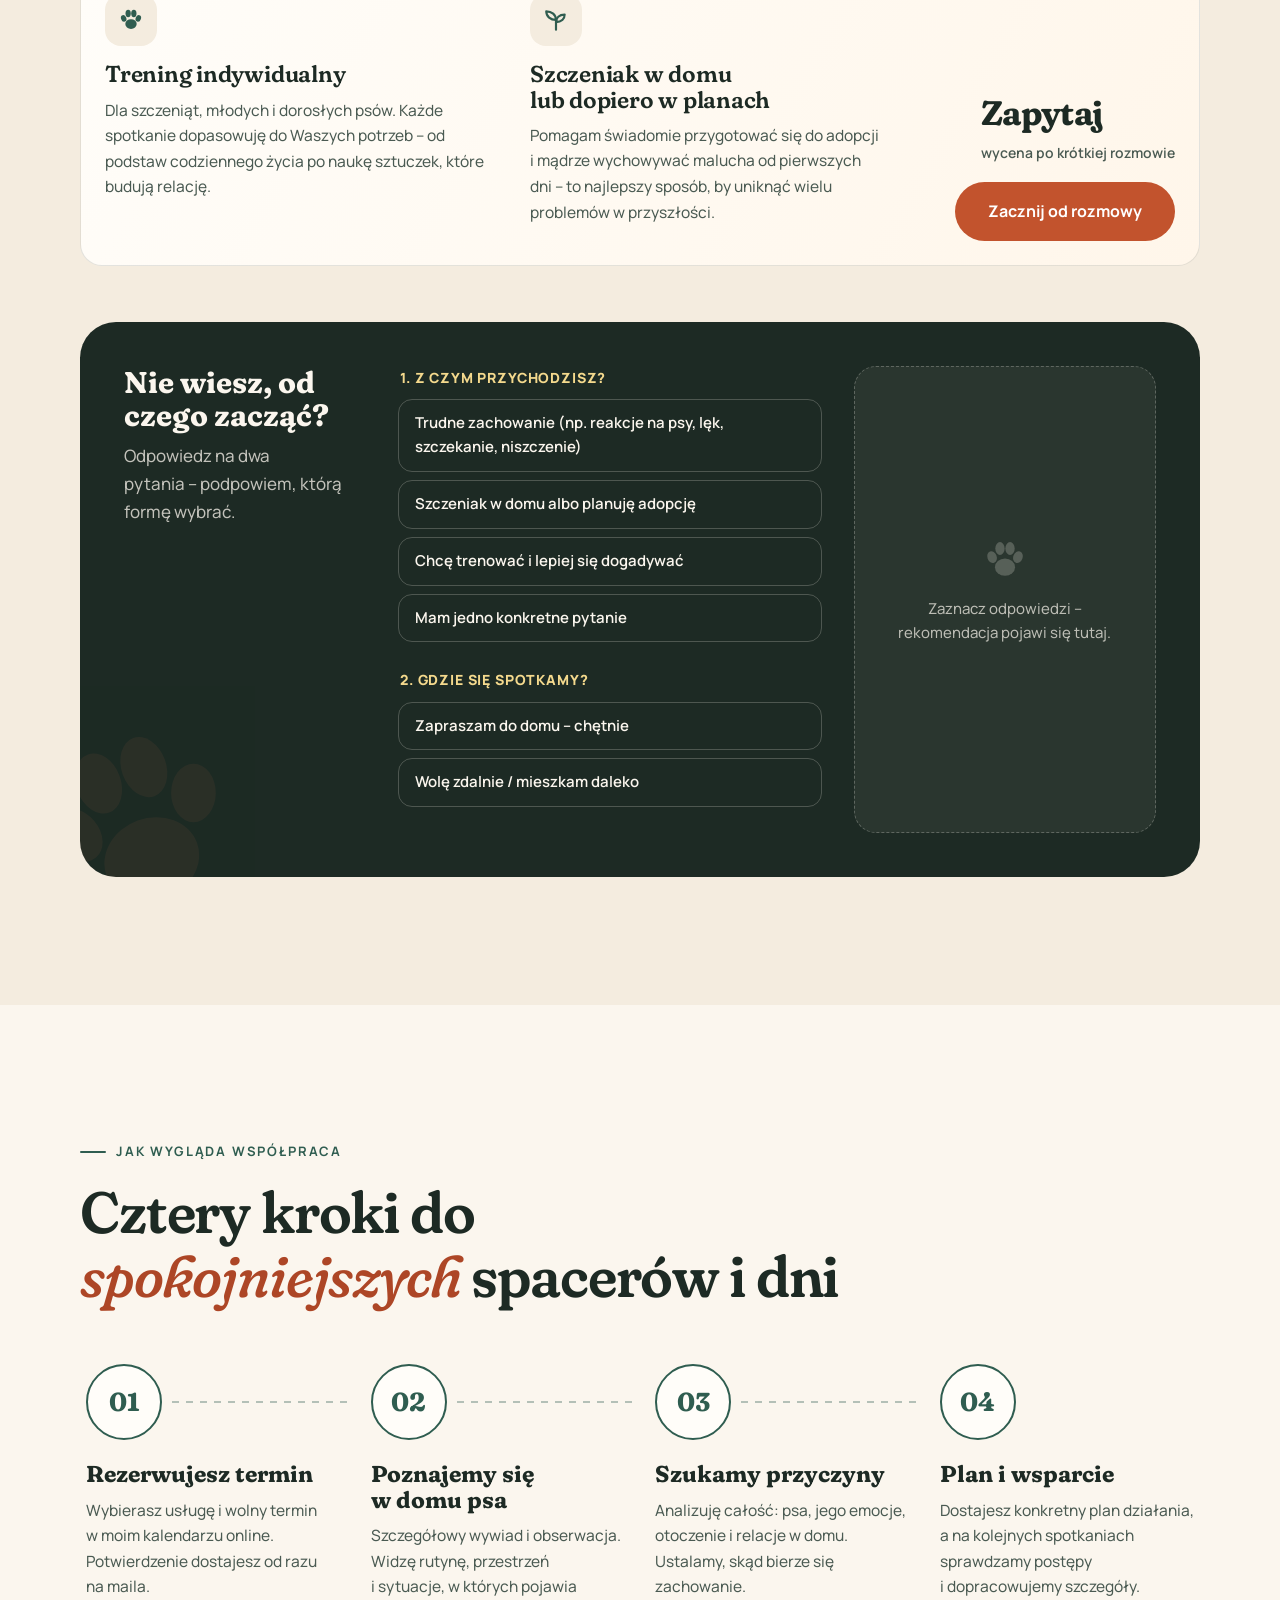
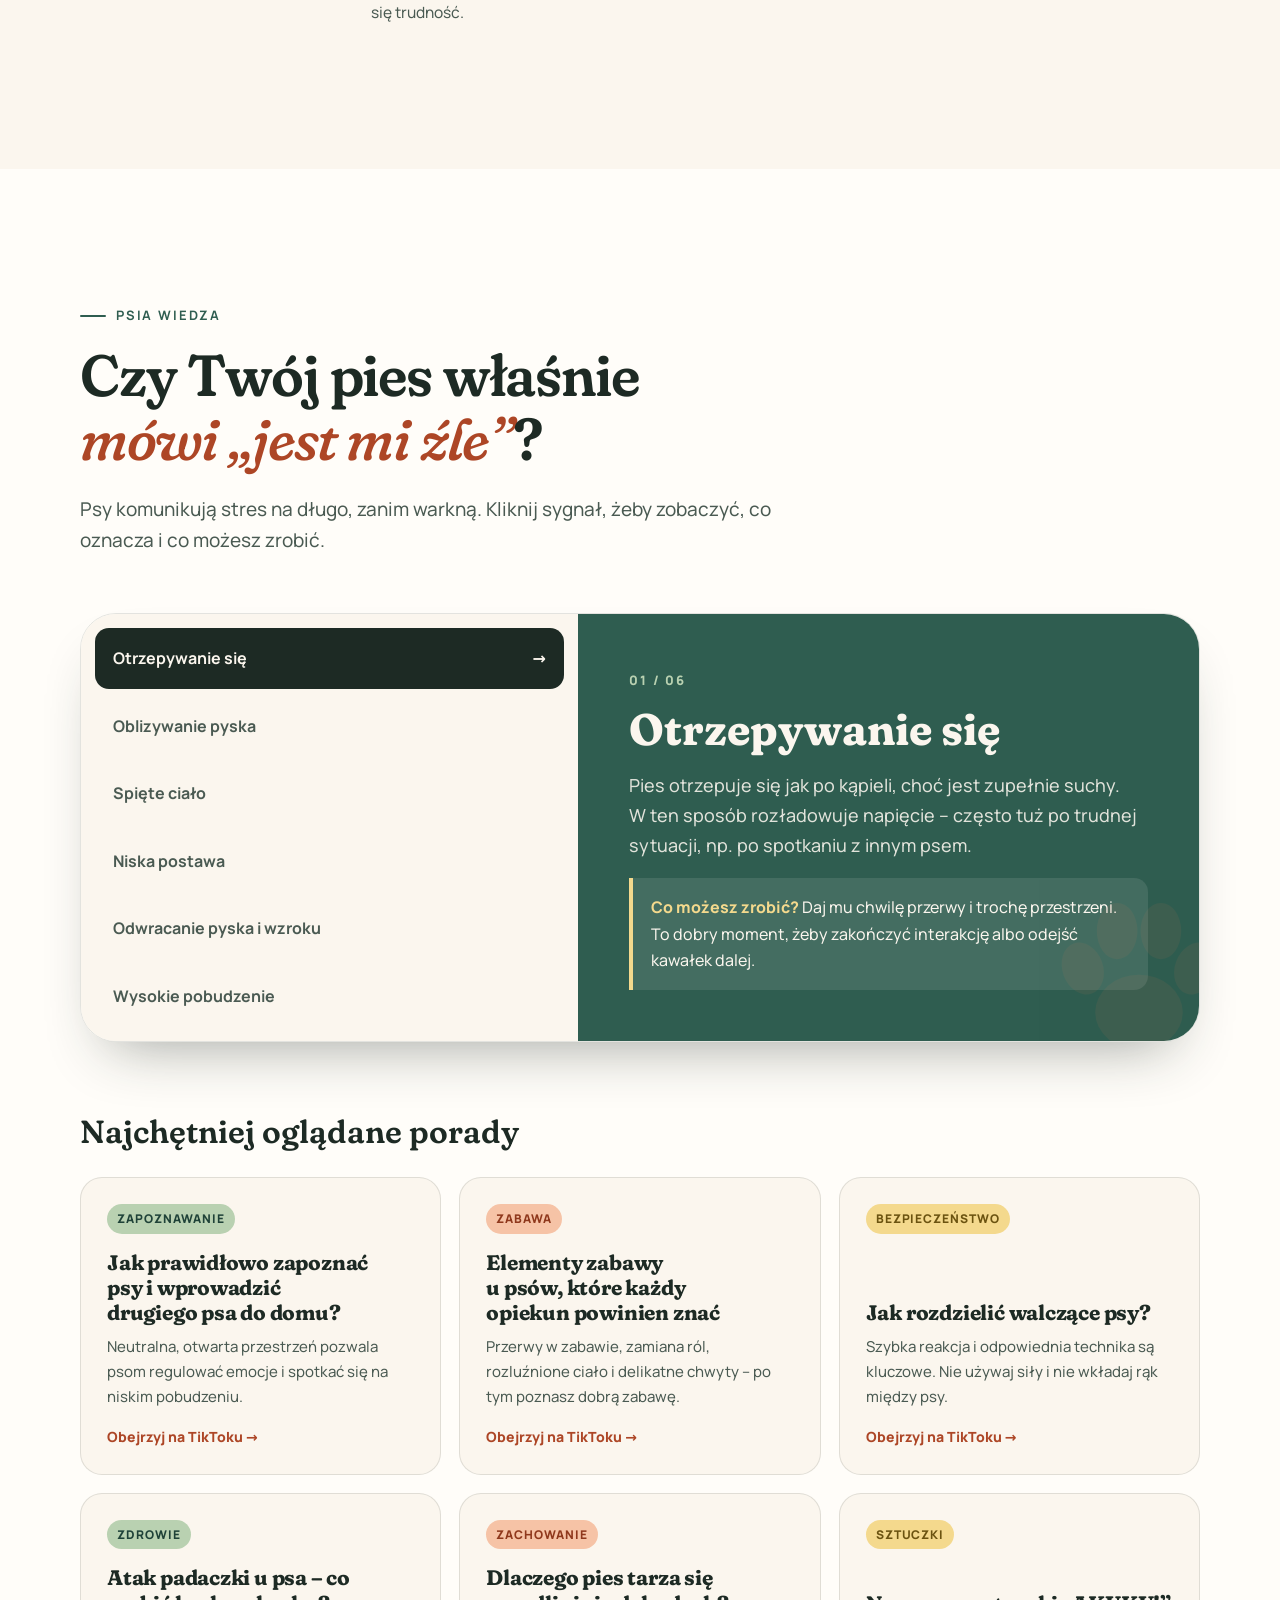
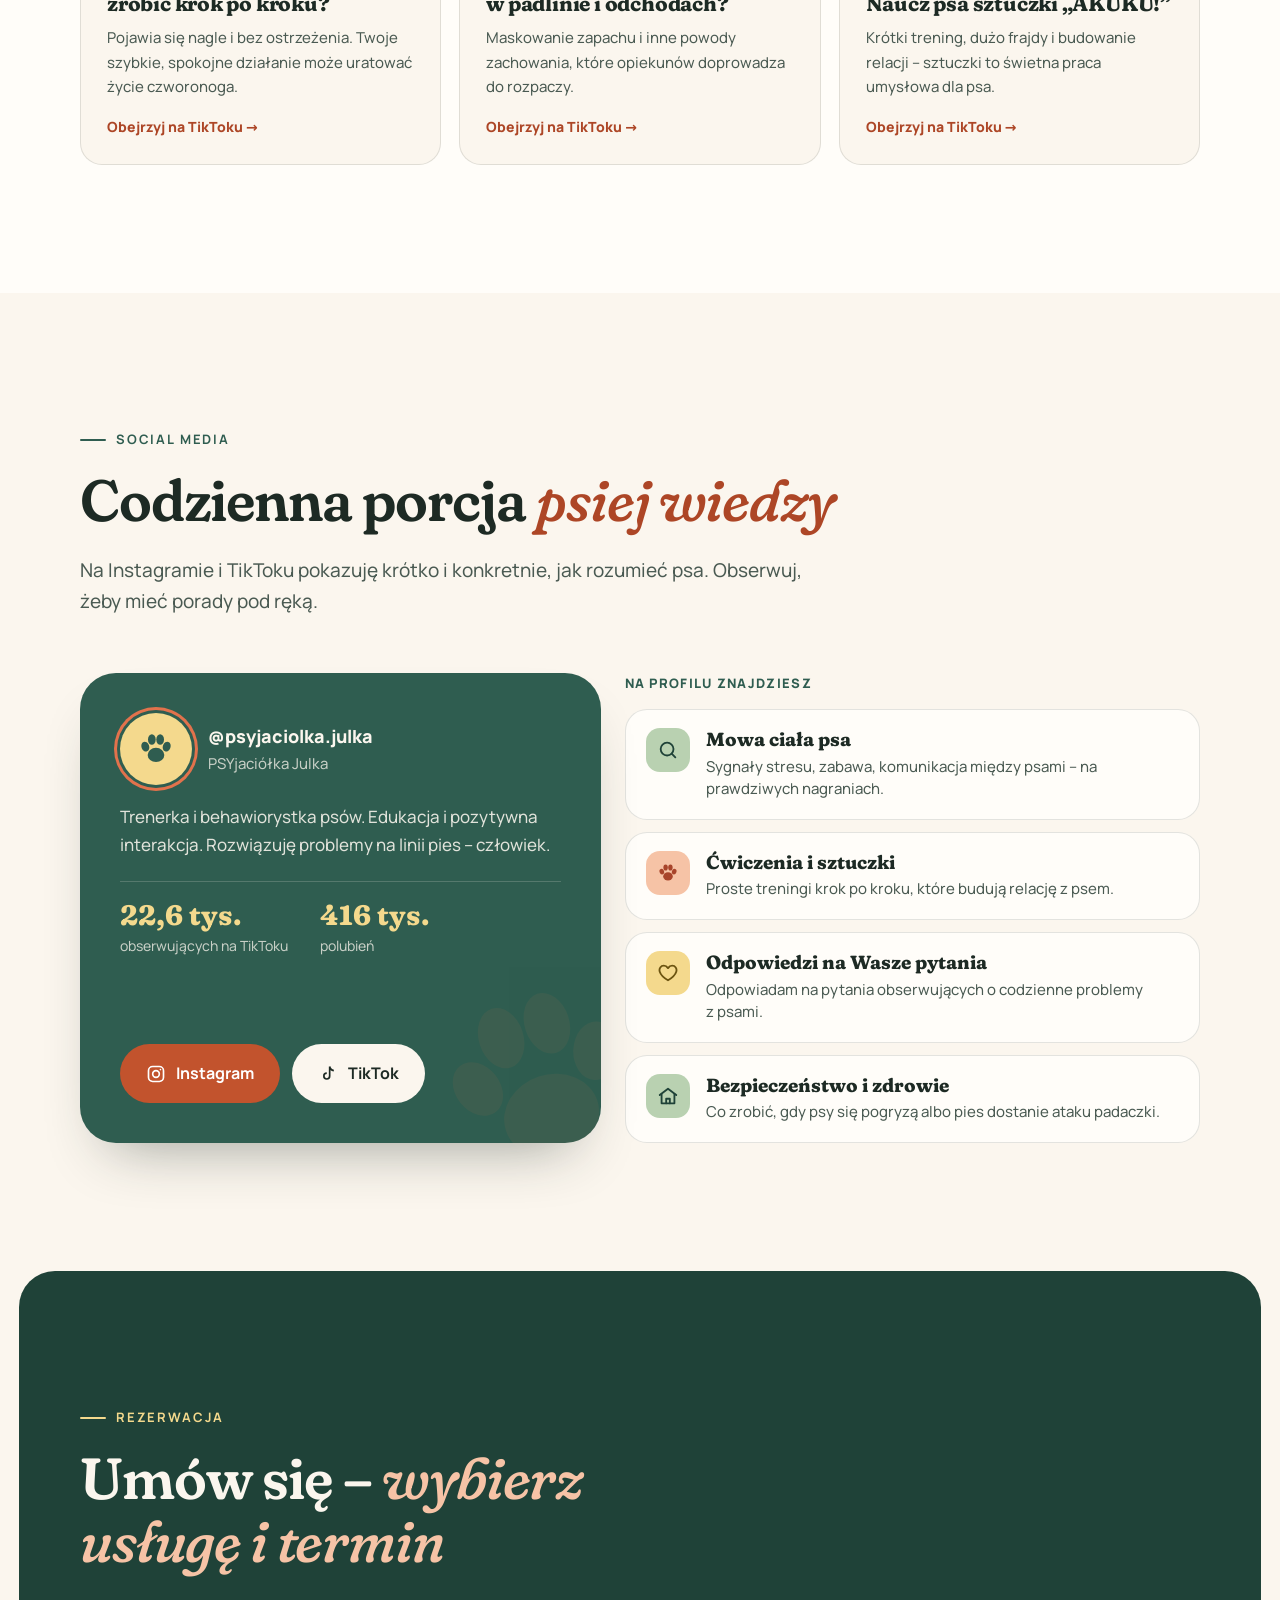
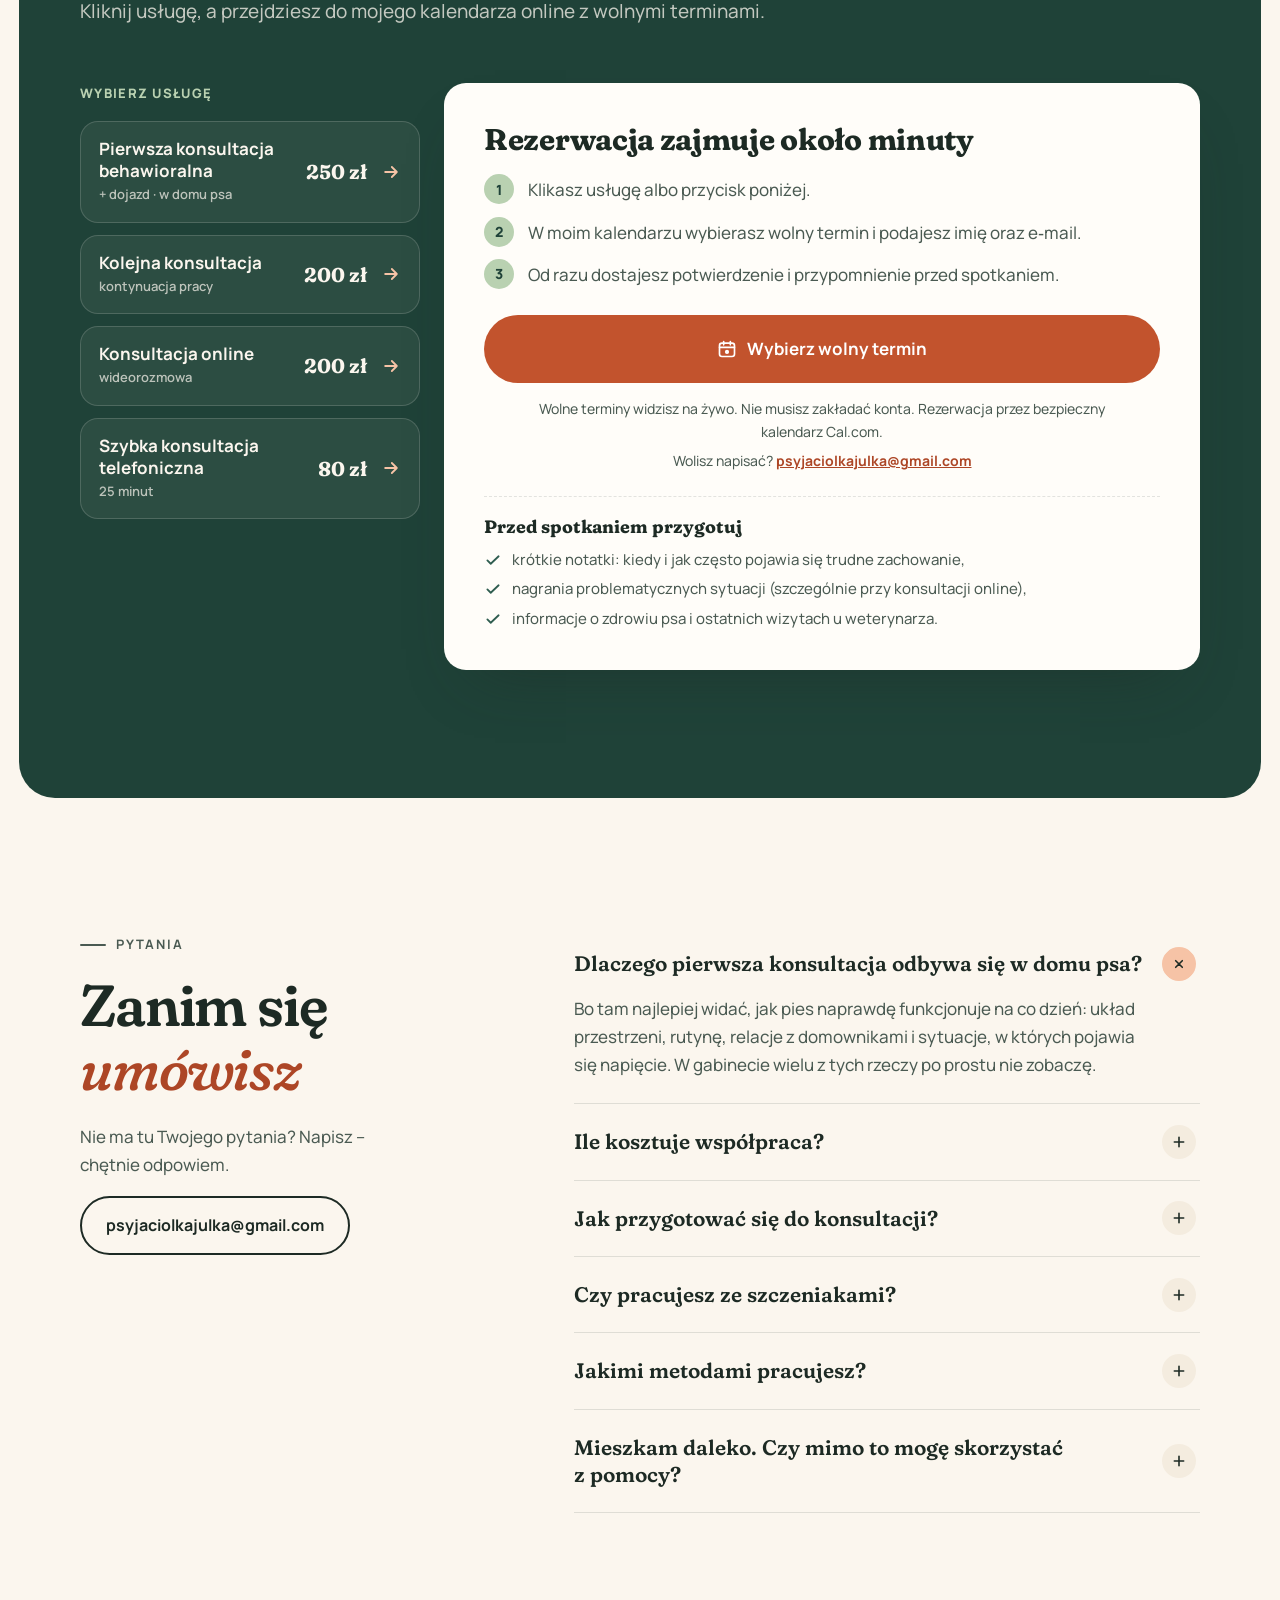
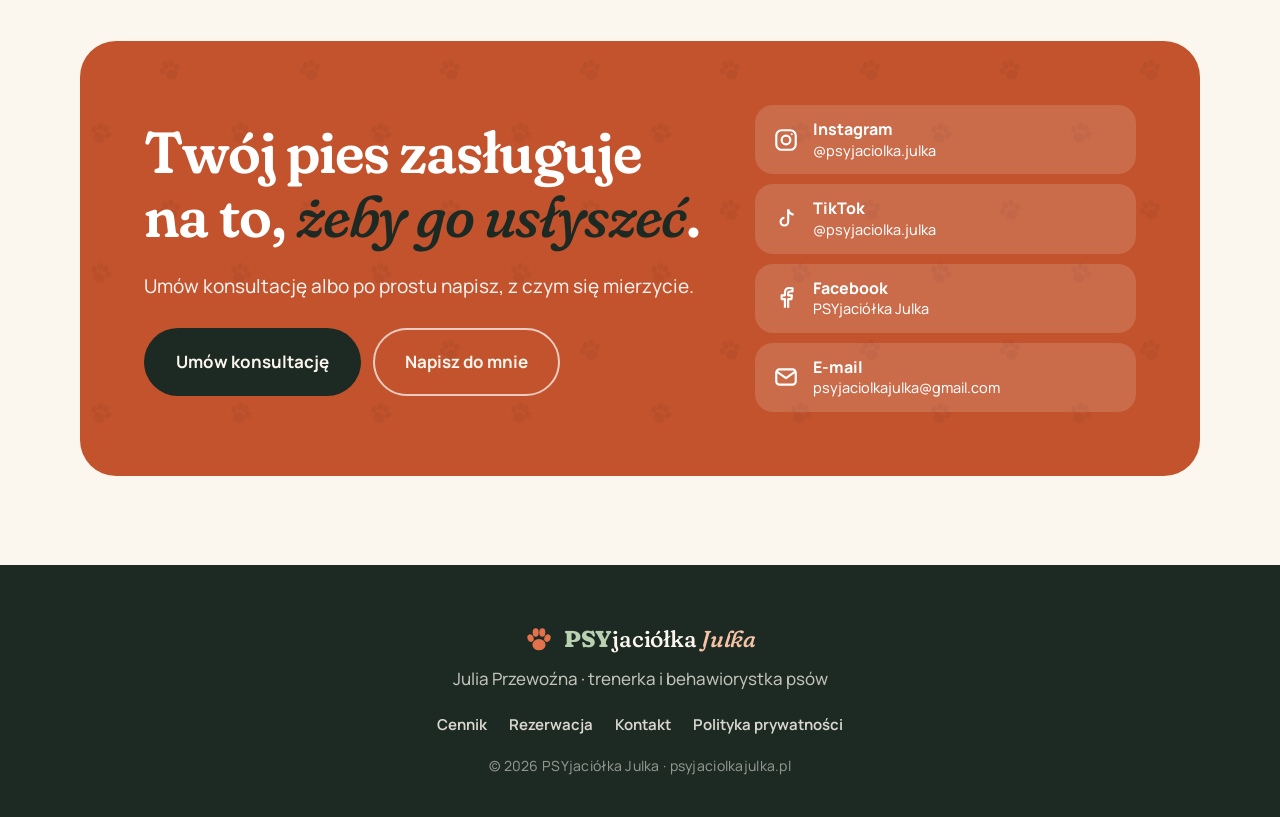
==== commit f9b9ab91: "Turn the mascot into a yellow working-line Labrador (Julka's dog) Based on working-line vs show-line" ====
--- a/index.html
+++ b/index.html
@@ -138,68 +138,69 @@
           <div class="hero__blob"></div>
           <svg class="dog" viewBox="0 0 400 420" role="img">
             <defs>
-              <radialGradient id="dog-g-shade" cx="50%" cy="50%" r="50%"><stop offset="0" stop-color="#8a5418" stop-opacity=".26"/><stop offset=".55" stop-color="#8a5418" stop-opacity=".12"/><stop offset="1" stop-color="#8a5418" stop-opacity="0"/></radialGradient>
-              <linearGradient id="dog-g-ear" x1="0" y1="0" x2=".5" y2="1"><stop offset="0" stop-color="#d4975c"/><stop offset="1" stop-color="#b8783f"/></linearGradient>
-              <linearGradient id="dog-g-ear-far" x1="0" y1="0" x2=".5" y2="1"><stop offset="0" stop-color="#c88a50"/><stop offset="1" stop-color="#a96d38"/></linearGradient>
-              <radialGradient id="dog-g-light" cx="50%" cy="50%" r="50%"><stop offset="0" stop-color="#fff" stop-opacity=".42"/><stop offset="1" stop-color="#fff" stop-opacity="0"/></radialGradient>
-              <clipPath id="dog-clip-head"><circle cx="190" cy="148" r="68"/><circle cx="140" cy="180" r="30"/><circle cx="240" cy="180" r="30"/></clipPath>
-              <clipPath id="dog-clip-body"><path d="M150 232 C 134 262, 132 316, 142 354 C 146 370, 152 382, 158 386 L 310 386 C 322 360, 324 318, 306 284 C 290 254, 260 236, 228 230 C 200 226, 168 222, 150 232 Z"/><ellipse cx="268" cy="338" rx="50" ry="48"/></clipPath>
+              <radialGradient id="dog-g-shade" cx="50%" cy="50%" r="50%"><stop offset="0" stop-color="#8a5a1c" stop-opacity=".24"/><stop offset=".55" stop-color="#8a5a1c" stop-opacity=".11"/><stop offset="1" stop-color="#8a5a1c" stop-opacity="0"/></radialGradient>
+              <radialGradient id="dog-g-light" cx="50%" cy="50%" r="50%"><stop offset="0" stop-color="#fff" stop-opacity=".45"/><stop offset="1" stop-color="#fff" stop-opacity="0"/></radialGradient>
+              <linearGradient id="dog-g-ear" x1="0" y1="0" x2=".4" y2="1"><stop offset="0" stop-color="#e6c588"/><stop offset="1" stop-color="#c99b57"/></linearGradient>
+              <linearGradient id="dog-g-ear-far" x1="0" y1="0" x2=".4" y2="1"><stop offset="0" stop-color="#dcb978"/><stop offset="1" stop-color="#bb8c4a"/></linearGradient>
+              <linearGradient id="dog-g-muzzle" x1="0" y1="0" x2="0" y2="1"><stop offset="0" stop-color="#efd49c"/><stop offset=".45" stop-color="#f6e5bf"/><stop offset="1" stop-color="#f8ead0"/></linearGradient>
+              <clipPath id="dog-clip-head"><circle cx="190" cy="146" r="64"/><circle cx="152" cy="180" r="24"/><circle cx="228" cy="180" r="24"/><path d="M160 178 C 160 164, 220 164, 220 178 L 222 206 C 222 224, 206 232, 190 232 C 174 232, 158 224, 158 206 Z"/></clipPath>
+              <clipPath id="dog-clip-body"><path d="M162 292 C 160 326, 160 360, 162 382 L 189 382 C 191 360, 191 326, 189 292 Z"/><path d="M196 292 C 194 326, 195 360, 197 382 L 222 382 C 224 360, 225 326, 223 292 Z"/><path d="M152 236 C 140 266, 140 312, 146 350 C 148 368, 152 380, 156 386 L 300 386 C 312 360, 314 324, 298 292 C 284 264, 258 246, 230 238 C 206 232, 172 226, 152 236 Z"/><ellipse cx="262" cy="344" rx="44" ry="42"/></clipPath>
             </defs>
-            <ellipse class="dog__shadow" cx="208" cy="392" rx="132" ry="13"/>
+            <ellipse class="dog__shadow" cx="208" cy="392" rx="128" ry="13"/>
             <g class="dog__jump">
               <g class="dog__breathe">
                 <g class="dog__tail">
-                  <path d="M292 334 C 318 326, 334 310, 338 290"/>
-                  <g class="dog__tail-tip">
-                    <path class="dog__tail-fill" d="M327 293 C 334 272, 338 254, 333 236 C 330 227, 341 222, 345 231 C 352 250, 351 274, 349 293 Z"/>
+                  <path d="M290 336 C 316 326, 334 306, 340 284"/>
+                  <g class="dog__tail-tip"><path class="dog__tail-fill" d="M325 296 C 334 268, 341 248, 343 232 C 343 224, 353 222, 355 230 C 357 250, 357 272, 355 296 Z"/></g>
+                </g>
+                <path class="dog__neck" d="M160 196 L 220 196 L 236 262 L 146 262 Z"/>
+                <path class="dog__body" d="M152 236 C 140 266, 140 312, 146 350 C 148 368, 152 380, 156 386 L 300 386 C 312 360, 314 324, 298 292 C 284 264, 258 246, 230 238 C 206 232, 172 226, 152 236 Z"/>
+                <path class="dog__leg dog__leg--back" d="M196 292 C 194 326, 195 360, 197 382 L 222 382 C 224 360, 225 326, 223 292 Z"/>
+                <ellipse class="dog__haunch" cx="262" cy="344" rx="44" ry="42"/>
+                <path class="dog__leg" d="M162 292 C 160 326, 160 360, 162 382 L 189 382 C 191 360, 191 326, 189 292 Z"/>
+                <g clip-path="url(#dog-clip-body)">
+                  <circle class="dog__shade" cx="316" cy="392" r="124"/>
+                  <ellipse class="dog__shade" cx="190" cy="236" rx="74" ry="24"/>
+                  <ellipse class="dog__light dog__light--soft" cx="178" cy="286" rx="40" ry="54"/>
+                </g>
+                <ellipse class="dog__paw dog__paw--back" cx="288" cy="382" rx="24" ry="9"/>
+                <path class="dog__leg-gap" d="M192.5 312 C 192 336, 192 360, 193 378"/>
+                <ellipse class="dog__paw" cx="175" cy="383" rx="19" ry="9.5"/>
+                <ellipse class="dog__paw dog__paw--back" cx="210" cy="383" rx="17.5" ry="9"/>
+                <path class="dog__toes" d="M169 379 L169 387 M181 379 L181 387 M204 379 L204 386 M215 379 L215 386 M282 378 L282 385 M294 378 L294 385"/>
+                <path class="dog__collar" d="M158 240 Q 191 260 224 240"/>
+                <circle class="dog__ring" cx="191" cy="259" r="4.5"/>
+                <circle class="dog__tag" cx="191" cy="272" r="9.5"/>
+                <g class="dog__head">
+                  <circle class="dog__skull" cx="190" cy="146" r="64"/>
+                  <circle class="dog__skull" cx="152" cy="180" r="24"/>
+                  <circle class="dog__skull" cx="228" cy="180" r="24"/>
+                  <path class="dog__muzzle" d="M160 178 C 160 164, 220 164, 220 178 L 222 206 C 222 224, 206 232, 190 232 C 174 232, 158 224, 158 206 Z"/>
+                  <g clip-path="url(#dog-clip-head)">
+                    <circle class="dog__shade" cx="262" cy="212" r="108"/>
+                    <ellipse class="dog__light" cx="166" cy="104" rx="60" ry="42"/>
                   </g>
-                </g>
-                <path class="dog__neck" d="M164 200 L 218 200 L 236 250 L 152 250 Z"/>
-                <path class="dog__body" d="M150 232 C 134 262, 132 316, 142 354 C 146 370, 152 382, 158 386 L 310 386 C 322 360, 324 318, 306 284 C 290 254, 260 236, 228 230 C 200 226, 168 222, 150 232 Z"/>
-                <path class="dog__leg dog__leg--back" d="M198 300 C 196 330, 197 360, 199 382 L 227 382 C 229 360, 230 330, 228 300 Z"/>
-                <ellipse class="dog__haunch" cx="268" cy="338" rx="50" ry="48"/>
-                <g clip-path="url(#dog-clip-body)">
-                  <circle class="dog__shade" cx="320" cy="390" r="130"/>
-                  <ellipse class="dog__shade" cx="191" cy="230" rx="78" ry="26"/>
-                </g>
-                <ellipse class="dog__paw dog__paw--back" cx="292" cy="381" rx="26" ry="10"/>
-                <path class="dog__leg-gap" d="M195 318 C 194 340, 194 362, 195 378"/>
-                <path class="dog__leg" d="M160 296 C 158 328, 159 360, 161 382 L 191 382 C 193 360, 194 328, 192 296 Z"/>
-                <ellipse class="dog__paw" cx="176" cy="383" rx="21" ry="10"/>
-                <ellipse class="dog__paw dog__paw--back" cx="214" cy="383" rx="19" ry="9.5"/>
-                <path class="dog__toes" d="M170 379 L170 387 M182 379 L182 387 M208 379 L208 386 M220 379 L220 386 M286 377 L286 385 M298 377 L298 385"/>
-                <path class="dog__chest" d="M170 228 C 164 256, 170 286, 191 300 C 212 286, 218 256, 212 228 Z"/>
-                <path class="dog__collar" d="M162 226 Q 191 246 220 226"/>
-                <circle class="dog__ring" cx="191" cy="245" r="4.5"/>
-                <circle class="dog__tag" cx="191" cy="258" r="9.5"/>
-                <g class="dog__head">
-                  <circle class="dog__skull" cx="190" cy="148" r="68"/>
-                  <circle class="dog__skull" cx="140" cy="180" r="30"/>
-                  <circle class="dog__skull" cx="240" cy="180" r="30"/>
-                  <g clip-path="url(#dog-clip-head)">
-                    <circle class="dog__shade" cx="262" cy="214" r="110"/>
-                    <ellipse class="dog__light" cx="164" cy="108" rx="62" ry="44"/>
-                  </g>
-                  <path class="dog__spot" d="M200 128 C 206 114, 232 112, 240 128 C 248 144, 240 168, 222 170 C 204 172, 194 144, 200 128 Z"/>
-                  <g class="dog__muzzle"><circle cx="176" cy="197" r="22"/><circle cx="204" cy="197" r="22"/><ellipse cx="190" cy="209" rx="18" ry="14"/></g>
-                  <ellipse class="dog__blush" cx="152" cy="192" rx="10" ry="6"/>
-                  <ellipse class="dog__blush" cx="228" cy="192" rx="10" ry="6"/>
-                  <g class="dog__tongue"><path d="M181 201 C 181 214, 185 220, 190 220 C 195 220, 199 214, 199 201 Z"/><path class="dog__tongue-line" d="M190 205 L190 213"/></g>
-                  <path class="dog__mouth" d="M190 191 L190 197 M174 197 C 178 205, 187 206, 190 197 C 193 206, 202 205, 206 197"/>
-                  <path class="dog__nose" d="M176 178 C 176 170, 204 170, 204 178 C 204 186, 195 192, 190 192 C 185 192, 176 186, 176 178 Z"/>
-                  <ellipse class="dog__nose-shine" cx="184" cy="176" rx="4" ry="2"/>
-                  <path class="dog__brows" d="M152 133 Q162 127 172 131 M208 131 Q218 127 228 133"/>
+                  <ellipse class="dog__blush" cx="150" cy="190" rx="9" ry="5.5"/>
+                  <ellipse class="dog__blush" cx="230" cy="190" rx="9" ry="5.5"/>
+                  <g class="dog__tongue"><path d="M181 214 C 181 227, 185 233, 190 233 C 195 233, 199 227, 199 214 Z"/><path class="dog__tongue-line" d="M190 218 L190 226"/></g>
+                  <path class="dog__mouth" d="M190 203 L190 210 M172 210 C 176 219, 186 220, 190 210 C 194 220, 204 219, 208 210"/>
+                  <path class="dog__nose" d="M173 188 C 173 178, 207 178, 207 188 C 207 197, 196 204, 190 204 C 184 204, 173 197, 173 188 Z"/>
+                  <ellipse class="dog__nose-shine" cx="182" cy="185" rx="5" ry="2.4"/>
+                  <path class="dog__lick" d="M182 211 C 182 199, 185 190, 190.5 190 C 196 190, 199 199, 199 211 Z"/>
+                  <path class="dog__brows" d="M150 129 Q161 123 172 127 M208 127 Q219 123 230 129"/>
                   <g class="dog__eyes"><g class="dog__pupils">
-                    <circle cx="164" cy="152" r="10"/><circle cx="216" cy="152" r="10"/>
-                    <circle class="dog__shine" cx="167.5" cy="148.5" r="3.4"/><circle class="dog__shine" cx="219.5" cy="148.5" r="3.4"/>
-                    <circle class="dog__shine dog__shine--small" cx="161" cy="156" r="1.5"/><circle class="dog__shine dog__shine--small" cx="213" cy="156" r="1.5"/>
+                    <circle cx="162" cy="148" r="10.5"/><circle cx="218" cy="148" r="10.5"/>
+                    <circle class="dog__shine" cx="165.5" cy="144.5" r="3.5"/><circle class="dog__shine" cx="221.5" cy="144.5" r="3.5"/>
+                    <circle class="dog__shine dog__shine--small" cx="159" cy="152" r="1.6"/><circle class="dog__shine dog__shine--small" cx="215" cy="152" r="1.6"/>
                   </g></g>
-                  <path class="dog__lids" d="M153 152 Q164 160 175 152 M205 152 Q216 160 227 152"/>
-                  <g class="dog__ear-flop dog__ear-flop--back"><g class="dog__ear dog__ear--back"><path d="M232 92 C 252 84, 274 96, 278 124 C 282 152, 276 180, 264 193 C 254 203, 242 196, 240 180 C 238 160, 232 134, 224 114 C 220 102, 224 94, 232 92 Z"/></g></g>
-                  <g class="dog__ear-flop dog__ear-flop--front"><g class="dog__ear dog__ear--front"><path d="M148 92 C 128 84, 106 96, 102 124 C 98 152, 104 180, 116 193 C 126 203, 138 196, 140 180 C 142 160, 148 134, 156 114 C 160 102, 156 94, 148 92 Z"/></g></g>
+                  <path class="dog__lids" d="M151 148 Q162 156 173 148 M207 148 Q218 156 229 148"/>
+                  <path class="dog__happy" d="M152 152 Q162 141 172 152 M208 152 Q218 141 228 152"/>
+                  <g class="dog__ear-flop dog__ear-flop--back"><g class="dog__ear dog__ear--back"><path d="M216 92 C 234 86, 260 96, 266 122 C 272 148, 268 176, 256 196 C 250 204, 240 200, 238 190 C 234 168, 228 140, 214 112 C 210 104, 210 95, 216 92 Z"/></g></g>
+                  <g class="dog__ear-flop dog__ear-flop--front"><g class="dog__ear dog__ear--front"><path d="M164 92 C 146 86, 120 96, 114 122 C 108 148, 112 176, 124 196 C 130 204, 140 200, 142 190 C 146 168, 152 140, 166 112 C 170 104, 170 95, 164 92 Z"/></g></g>
                 </g>
               </g>
             </g>
+            <g class="dog__hearts"><g transform="translate(130 72) scale(1.5)"><path d="M0 3.2 C 0 -0.8, 5.2 -1.6, 6 2.4 C 6.8 -1.6, 12 -0.8, 12 3.2 C 12 7.2, 6 11, 6 11 C 6 11, 0 7.2, 0 3.2 Z"/></g><g transform="translate(184 50) scale(1.9)"><path d="M0 3.2 C 0 -0.8, 5.2 -1.6, 6 2.4 C 6.8 -1.6, 12 -0.8, 12 3.2 C 12 7.2, 6 11, 6 11 C 6 11, 0 7.2, 0 3.2 Z"/></g><g transform="translate(238 70) scale(1.4)"><path d="M0 3.2 C 0 -0.8, 5.2 -1.6, 6 2.4 C 6.8 -1.6, 12 -0.8, 12 3.2 C 12 7.2, 6 11, 6 11 C 6 11, 0 7.2, 0 3.2 Z"/></g></g>
             <g class="dog__zzz"><text x="258" y="96">z</text><text x="284" y="66">z</text><text x="316" y="36">Z</text></g>
           </svg>
           <div class="bark">Hau!</div>
--- a/styles.css
+++ b/styles.css
@@ -261,31 +261,32 @@
   50% { border-radius: 56% 44% 52% 48% / 44% 56% 46% 54%; }
 }
 
-/* the dog */
+/* the dog – biszkoptowy labrador z linii użytkowej */
+.dog { --coat: #efd49c; --coat-2: #e8c886; --muzzle: #f6e5bf; --paw: #f3dfb0; --dark: #c49553; --nose: #2a201b; --eye: #2f1d12; }
 .dog { position: absolute; inset: 4% 4% 0; width: 92%; height: auto; overflow: visible; }
 .dog__shadow { fill: rgba(0,0,0,.18); }
-.dog__body, .dog__leg, .dog__skull, .dog__neck { fill: var(--butter); }
-.dog__haunch { fill: #ecca70; }
-.dog__leg--back { fill: var(--butter); }
+.dog__body, .dog__leg, .dog__skull, .dog__neck { fill: var(--coat); }
+.dog__haunch { fill: var(--coat-2); }
+.dog__leg--back { fill: var(--coat); }
 .dog__leg-gap { fill: none; stroke: #9a5f1c; stroke-width: 3.5; stroke-linecap: round; opacity: .18; }
-.dog__paw--back { fill: #f7e6bd; }
-.dog__toes { fill: none; stroke: #e2c27a; stroke-width: 2.4; stroke-linecap: round; }
-.dog__chest, .dog__muzzle { fill: var(--paper); }
+.dog__paw--back { fill: #ecd5a2; }
+.dog__toes { fill: none; stroke: #cfa766; stroke-width: 2.4; stroke-linecap: round; }
+.dog__muzzle { fill: url(#dog-g-muzzle); }
 .dog__ear path { fill: url(#dog-g-ear); }
 .dog__ear--back path { fill: url(#dog-g-ear-far); }
 .dog__shade { fill: url(#dog-g-shade); }
 .dog__light { fill: url(#dog-g-light); }
-.dog__brows { fill: none; stroke: #b77840; stroke-width: 4; stroke-linecap: round; opacity: .85; }
+.dog__light--soft { opacity: .45; }
+.dog__brows { fill: none; stroke: var(--dark); stroke-width: 4; stroke-linecap: round; opacity: .85; }
 .dog__ring { fill: none; stroke: var(--accent-deep); stroke-width: 3; }
-.dog__tail-fill { fill: #c98a52; }
+.dog__tail-fill { fill: var(--coat-2); }
 .dog__shine--small { opacity: .8; }
-.dog__spot { fill: #e9bb63; opacity: .9; }
-.dog__nose { fill: var(--ink); }
-.dog__eyes circle { fill: var(--ink); }
+.dog__nose { fill: var(--nose); }
+.dog__eyes circle { fill: var(--eye); }
 .dog__eyes .dog__shine { fill: #fff; }
 .dog__pupils { transform-box: view-box; will-change: transform; }
-.dog__paw { fill: #fff3d6; }
-.dog__blush { fill: #f2a48c; opacity: .55; }
+.dog__paw { fill: var(--paw); }
+.dog__blush { fill: #f2a48c; opacity: .45; }
 .hero__art { cursor: pointer; -webkit-tap-highlight-color: transparent; }
 .hero__art:active .dog { transform: scale(.98); }
 .dog { transition: transform 160ms var(--ease-out); }
@@ -302,14 +303,16 @@
 .dog__tongue path { fill: #ef8f86; }
 .dog__tongue .dog__tongue-line { fill: none; stroke: #d9706a; stroke-width: 2; stroke-linecap: round; }
 .dog__nose-shine { fill: #fff; opacity: .35; }
+.dog__lick { fill: #ef8f86; opacity: 0; transform-box: view-box; transform-origin: 190px 211px; }
 .dog__collar { fill: none; stroke: var(--accent); stroke-width: 15; stroke-linecap: round; }
 .dog__tag { fill: var(--peach); stroke: var(--accent-deep); stroke-width: 3; }
-.dog__tail > path { fill: none; stroke: #c98a52; stroke-width: 22; stroke-linecap: round; }
-.dog__tail { transform-origin: 292px 334px; transform-box: view-box; animation: wag 520ms ease-in-out infinite alternate; }
+.dog__tail > path { fill: none; stroke: var(--coat-2); stroke-width: 24; stroke-linecap: round; }
+.dog__tail { transform-origin: 290px 336px; transform-box: view-box; animation: wag 520ms ease-in-out infinite alternate; }
 /* końcówka ogona spóźnia się o ćwierć ruchu – efekt bicza (follow-through) */
-.dog__tail-tip { transform-origin: 338px 290px; transform-box: view-box; animation: wagTip 520ms ease-in-out 120ms infinite alternate; }
+.dog__tail-tip { transform-origin: 340px 286px; transform-box: view-box; animation: wagTip 520ms ease-in-out 120ms infinite alternate; }
 @keyframes wagTip { from { transform: rotate(-12deg); } to { transform: rotate(14deg); } }
-.hero__art.is-excited .dog__tail, .hero__art.is-excited .dog__tail-tip { animation-duration: 230ms; }
+.hero__art.is-excited .dog__tail, .hero__art.is-excited .dog__tail-tip,
+.hero__art.is-petting .dog__tail, .hero__art.is-petting .dog__tail-tip { animation-duration: 230ms; }
 .hero__art.is-sleepy .dog__tail, .hero__art.is-sleepy .dog__tail-tip { animation-duration: 1800ms; }
 
 /* oddech: całe ciało lekko „rośnie” od podłogi */
@@ -319,9 +322,9 @@
 .hero__art.is-sleepy .dog__breathe { animation-duration: 5200ms; }
 .dog__shadow { transform-box: fill-box; transform-origin: center; }
 
-.dog__ear-flop--front { transform-origin: 146px 96px; transform-box: view-box; }
-.dog__ear-flop--back { transform-origin: 234px 96px; transform-box: view-box; }
-.dog__ear--back { transform-origin: 238px 96px; transform-box: view-box; }
+.dog__ear-flop--front { transform-origin: 156px 94px; transform-box: view-box; }
+.dog__ear-flop--back { transform-origin: 224px 94px; transform-box: view-box; }
+.dog__ear--back { transform-origin: 224px 94px; transform-box: view-box; }
 
 /* sen po dłuższej bezczynności */
 .dog__lids { fill: none; stroke: var(--ink); stroke-width: 3.5; stroke-linecap: round; opacity: 0; transition: opacity 250ms ease; }
@@ -337,14 +340,30 @@
 .hero__art.is-sleepy .dog__zzz text:nth-child(3) { animation-delay: 2s; }
 @keyframes zzz { 0% { opacity: 0; transform: translate(-4px, 8px) scale(.9); } 30% { opacity: .95; } 70% { opacity: .95; } 100% { opacity: 0; transform: translate(8px, -14px) scale(1.05); } }
 
+/* mimika: radość (głaskanie, „Hau!”), uwaga, serduszka */
+.dog__happy { fill: none; stroke: var(--ink); stroke-width: 4; stroke-linecap: round; opacity: 0; transition: opacity 120ms ease; }
+.hero__art.is-happy .dog__pupils { opacity: 0; transition-duration: 120ms; }
+.hero__art.is-happy .dog__happy { opacity: 1; }
+.dog__brows { transform-box: view-box; transition: transform 260ms var(--ease-out); }
+.hero__art.is-attentive .dog__brows { transform: translateY(-2.5px); }
+.hero__art.is-happy .dog__brows { transform: translateY(-4px); }
+.dog__blush { transition: opacity 250ms ease; }
+.hero__art.is-happy .dog__blush { opacity: .95; }
+.dog__hearts path { fill: #ef8f86; opacity: 0; transform-box: fill-box; transform-origin: center; }
+.hero__art.is-petting .dog__hearts path { animation: heartUp 1500ms var(--ease-out) infinite; }
+.hero__art.is-petting .dog__hearts g:nth-child(2) path { animation-delay: 450ms; }
+.hero__art.is-petting .dog__hearts g:nth-child(3) path { animation-delay: 900ms; }
+@keyframes heartUp { 0% { opacity: 0; transform: translateY(4px) scale(.7); } 20% { opacity: 1; } 100% { opacity: 0; transform: translateY(-16px) scale(1.1); } }
+.hero__art.is-petting { cursor: grab; }
+
 /* poza ekranem nic się nie rusza */
 .hero__art.is-paused, .hero__art.is-paused * { animation-play-state: paused !important; }
 @keyframes wag { from { transform: rotate(-14deg); } to { transform: rotate(16deg); } }
-.dog__eyes { transform-origin: 190px 152px; transform-box: view-box; }
+.dog__eyes { transform-origin: 190px 148px; transform-box: view-box; }
 .dog__head { transform-origin: 190px 224px; transform-box: view-box; will-change: transform; }
-.dog__ear--front { transform-origin: 142px 96px; transform-box: view-box; animation: ear 6s ease-in-out infinite; }
+.dog__ear--front { transform-origin: 156px 94px; transform-box: view-box; animation: ear 6s ease-in-out infinite; }
 @keyframes ear { 0%, 80%, 100% { transform: rotate(0); } 86% { transform: rotate(8deg); } 92% { transform: rotate(-3deg); } }
-.dog__tongue { transform-origin: 190px 201px; transform-box: view-box; animation: pant .9s ease-in-out infinite alternate; }
+.dog__tongue { transform-origin: 190px 214px; transform-box: view-box; animation: pant .9s ease-in-out infinite alternate; }
 @keyframes pant { from { transform: scaleY(.85); } to { transform: scaleY(1.1); } }
 
 .sticker {
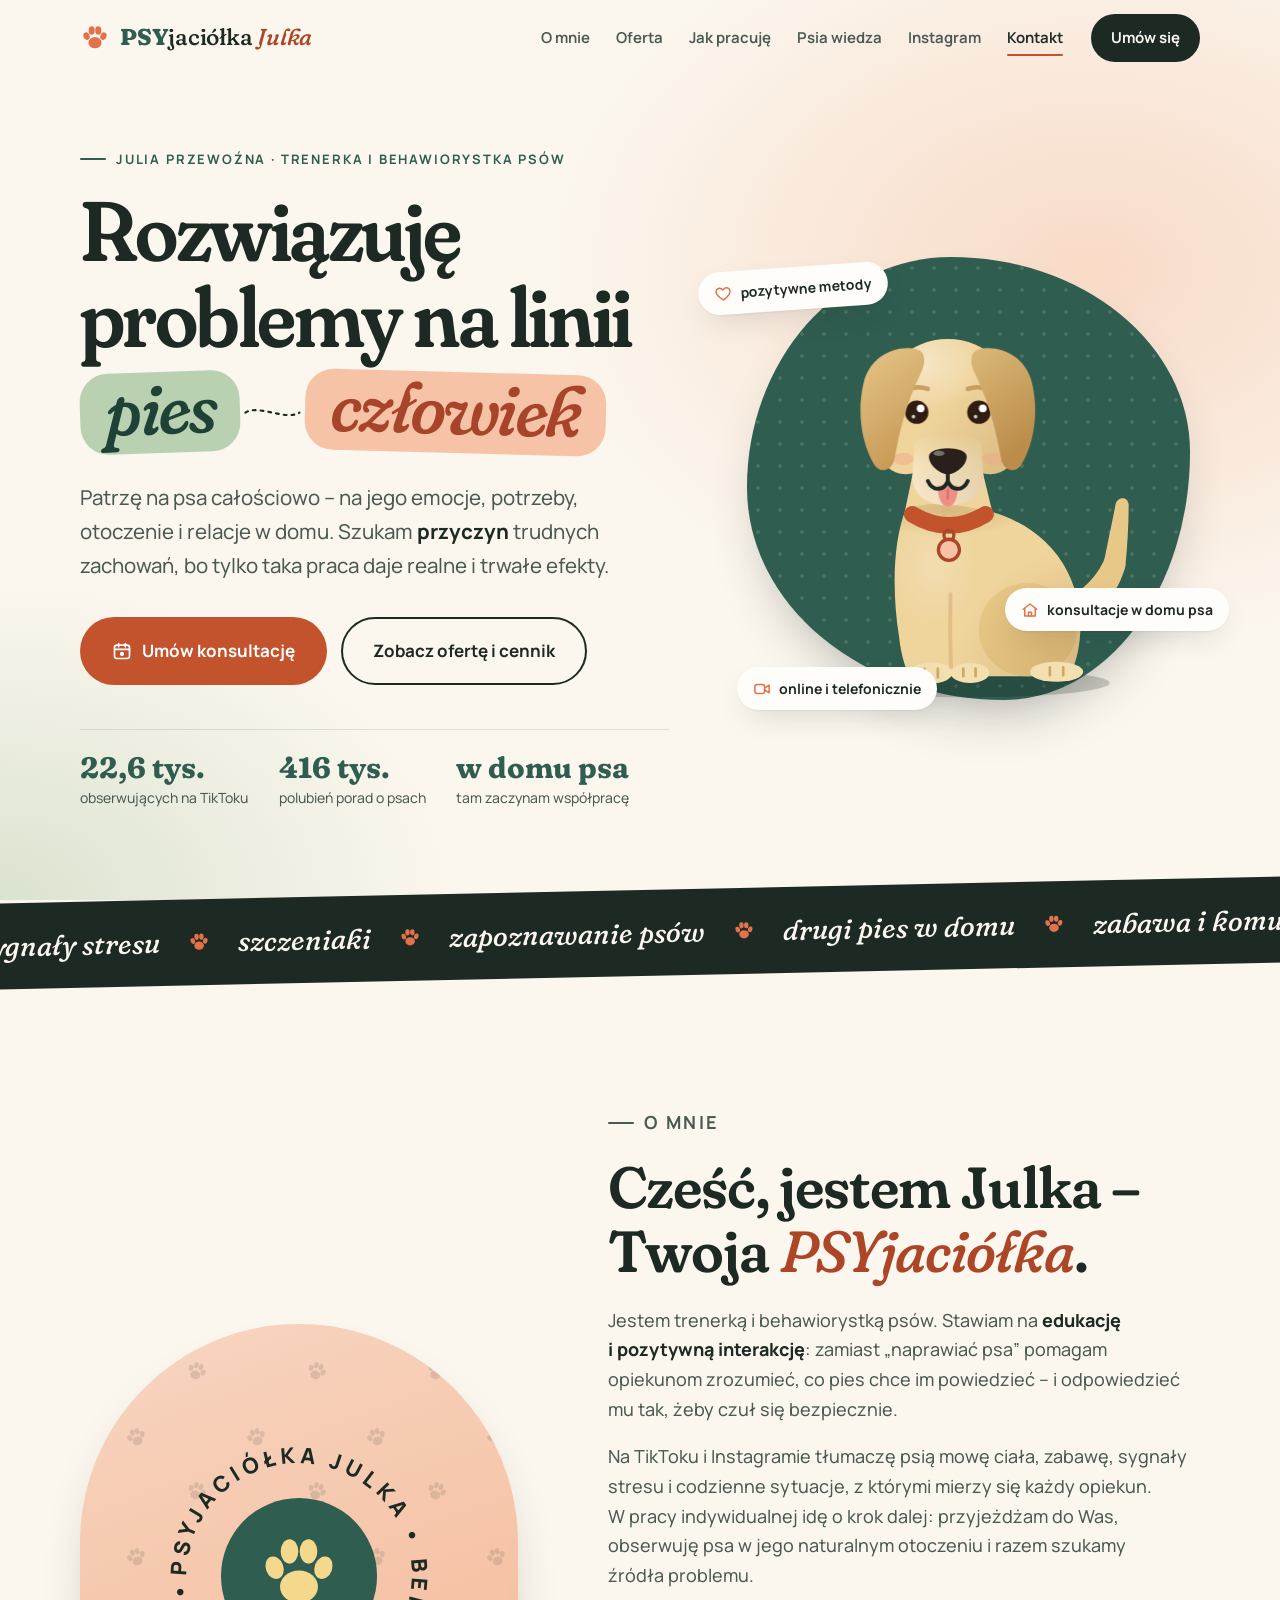
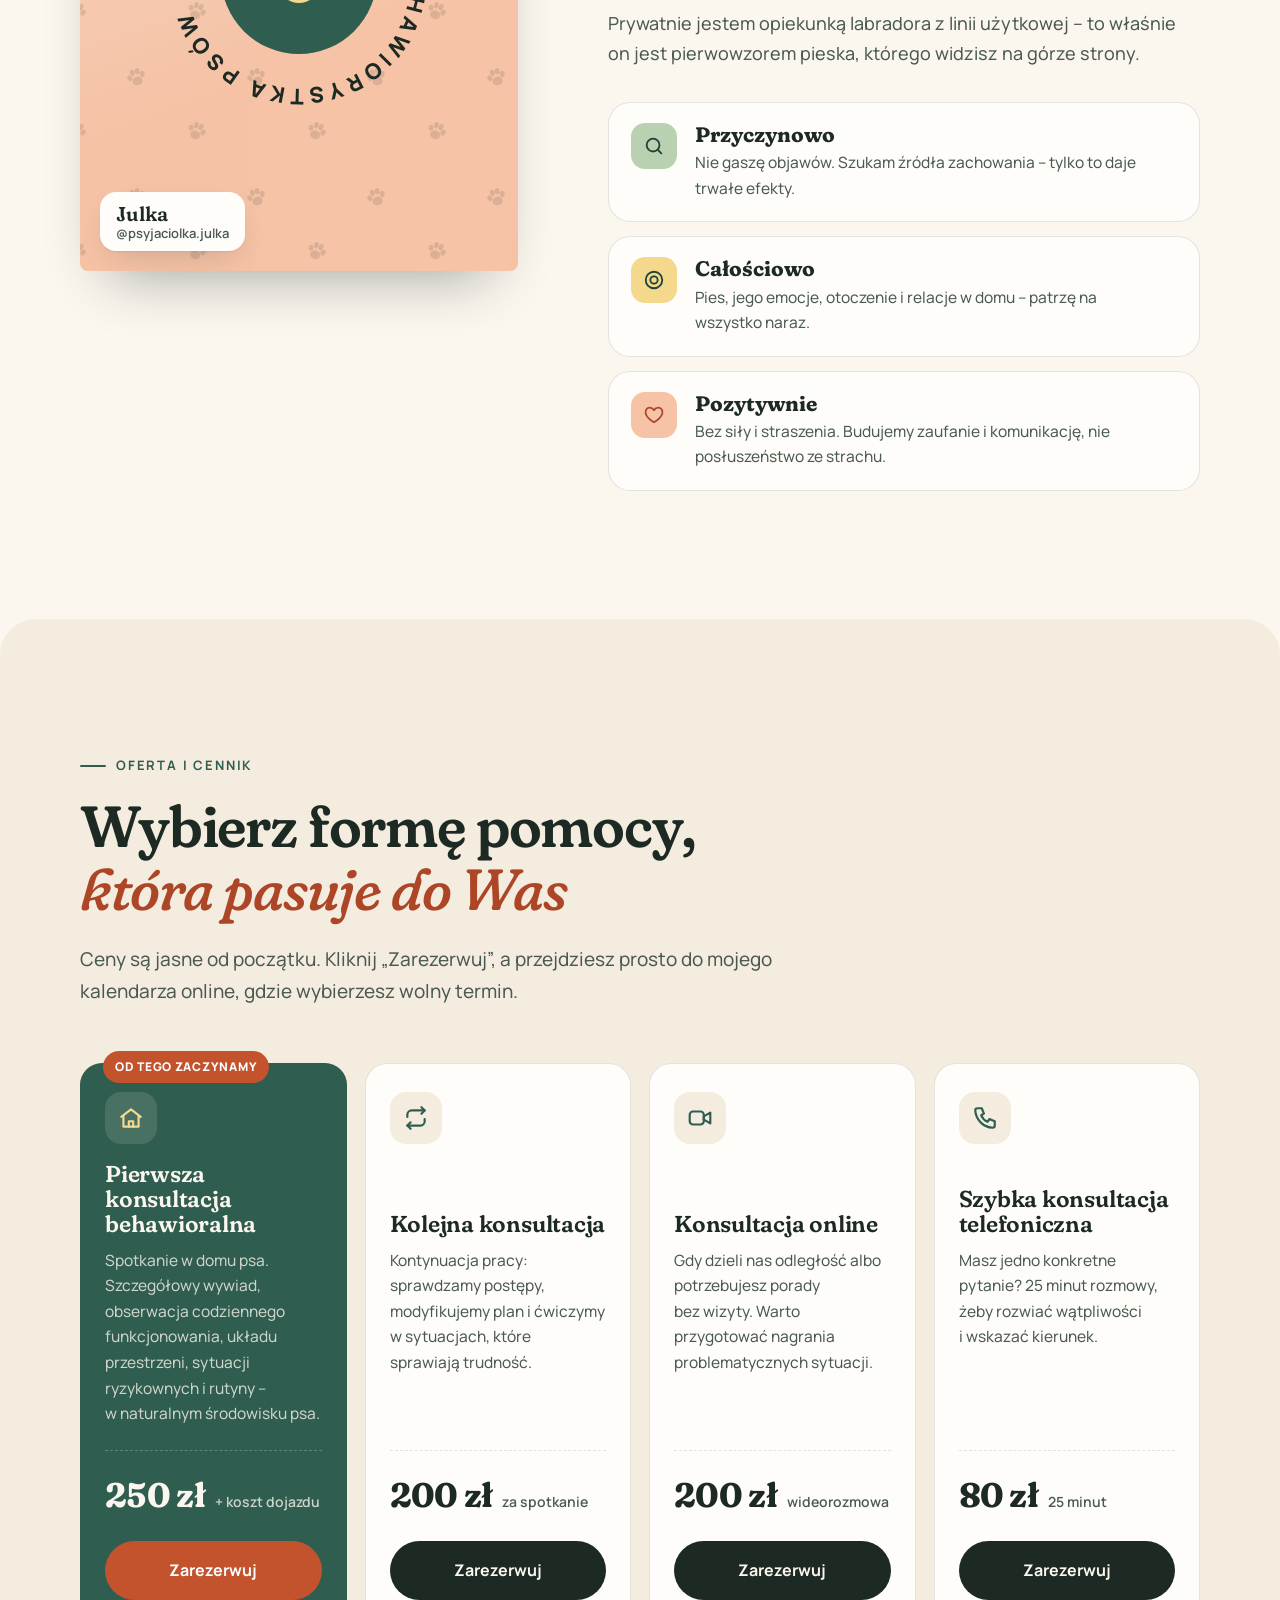
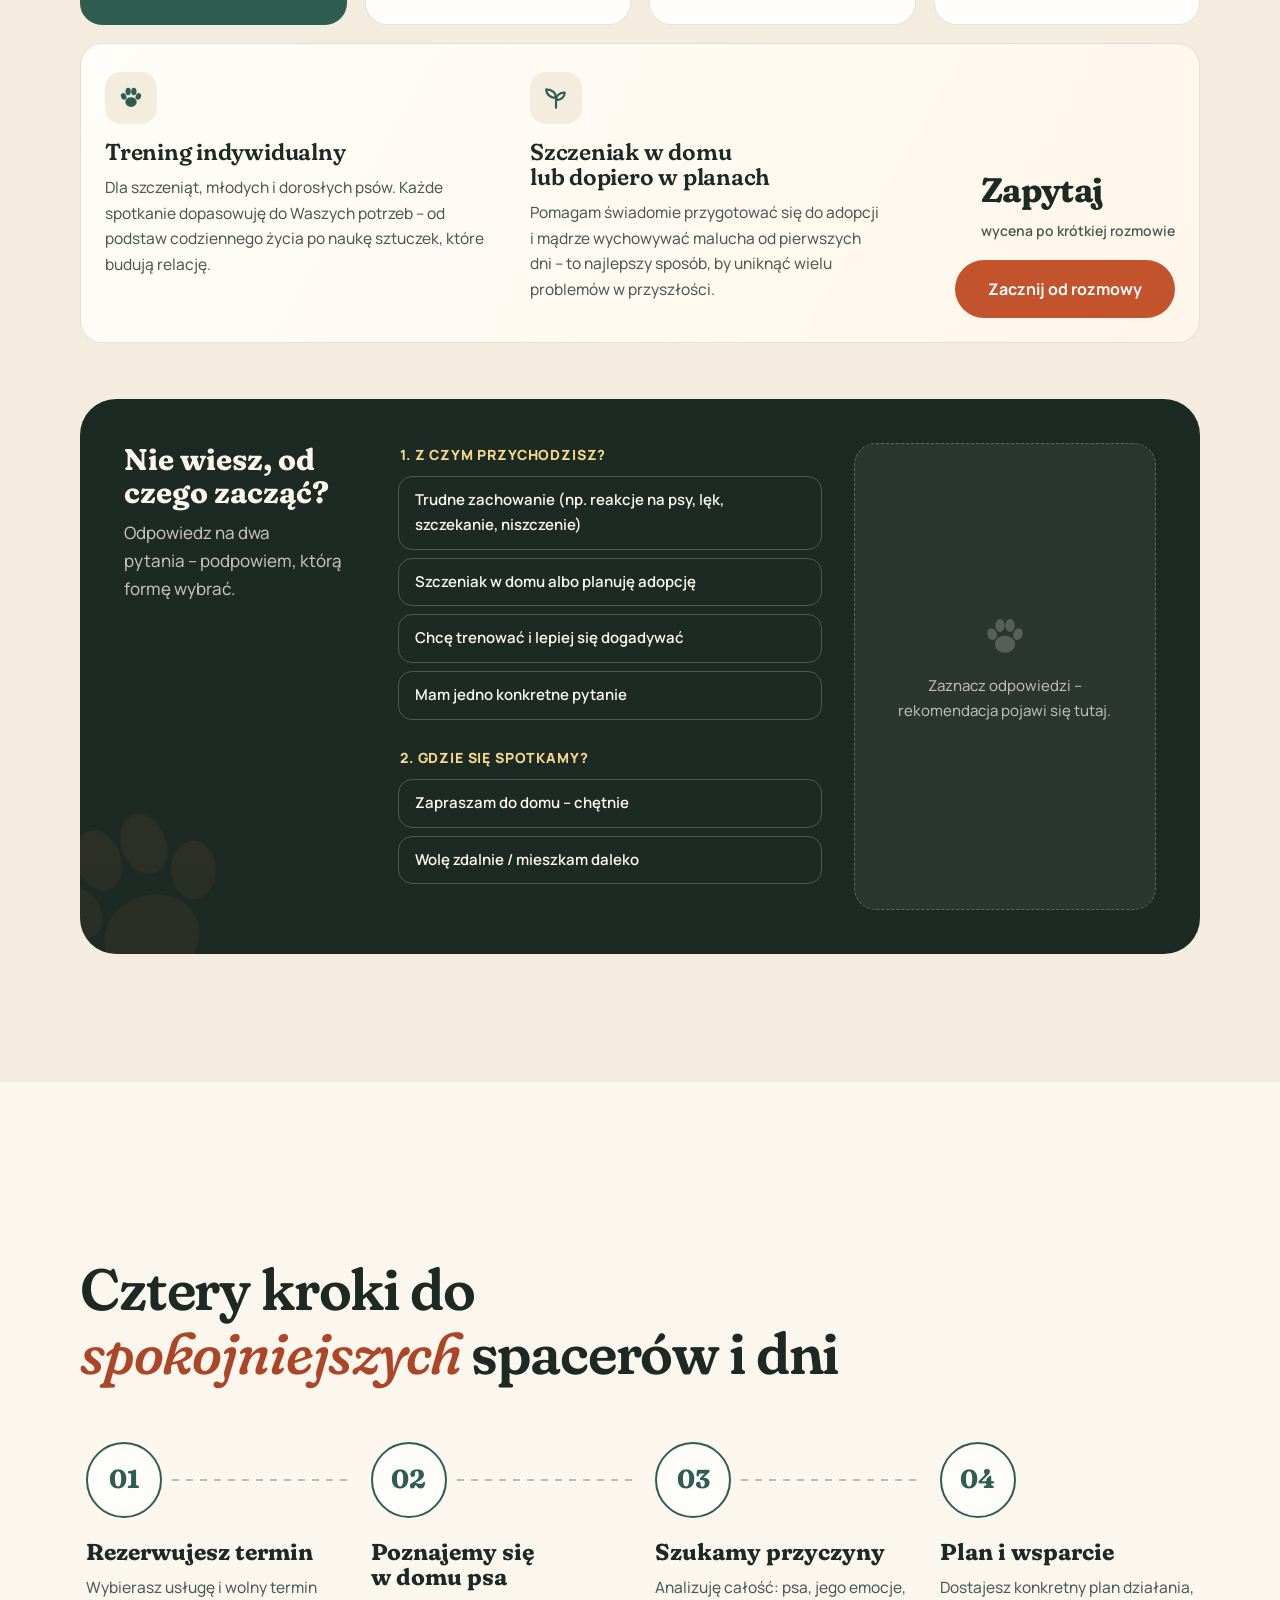
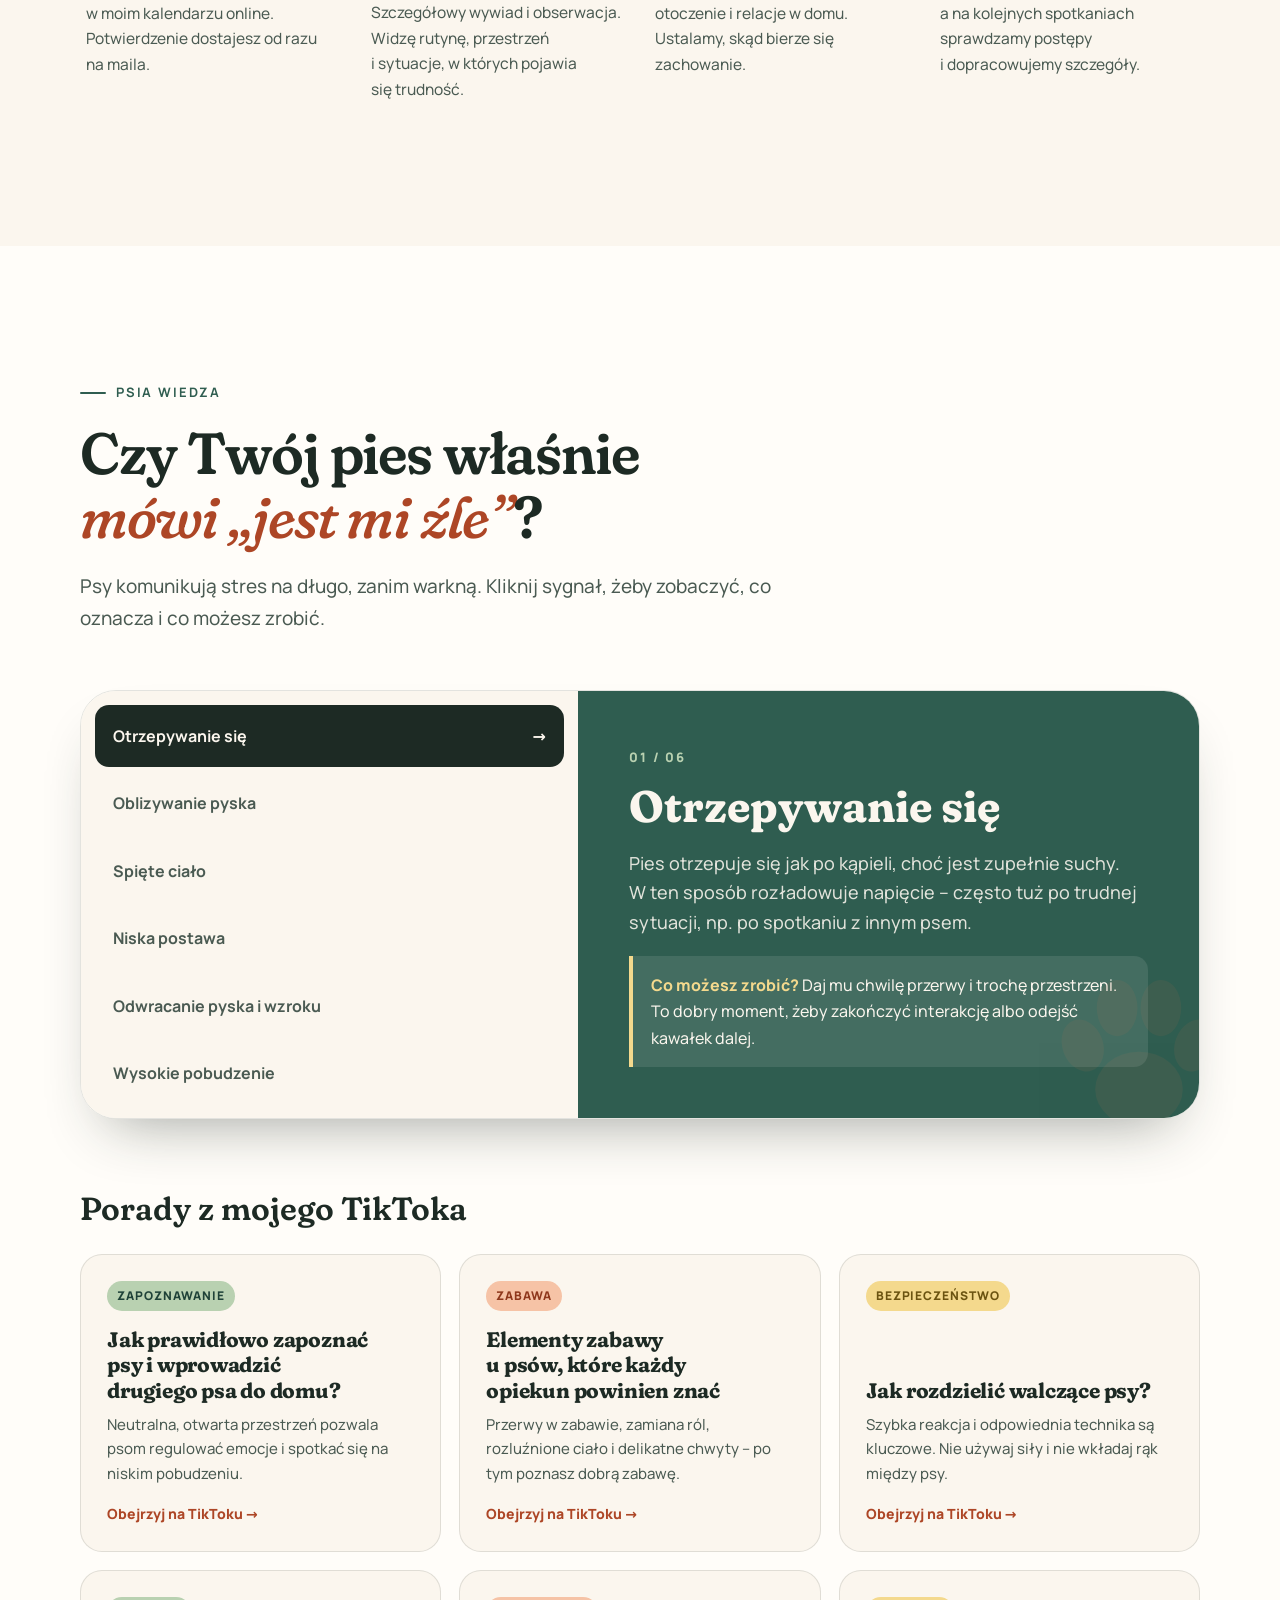
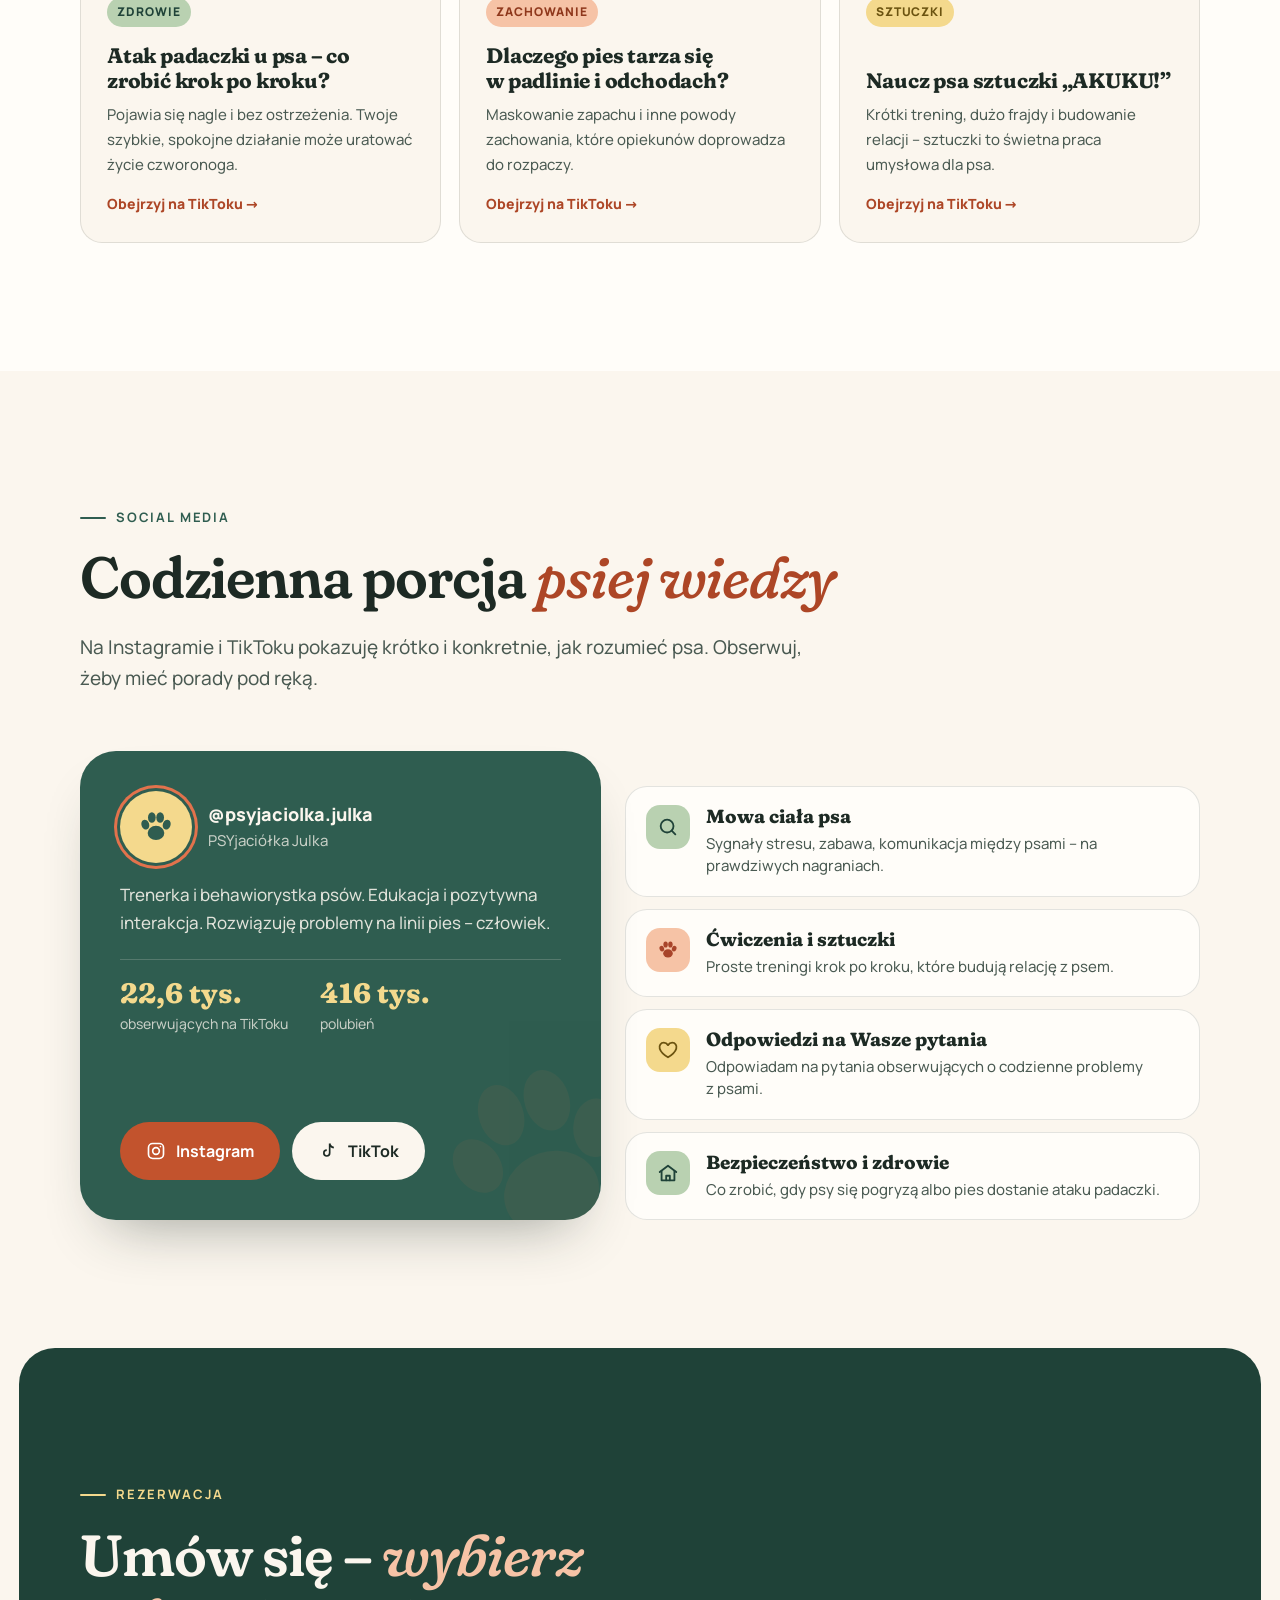
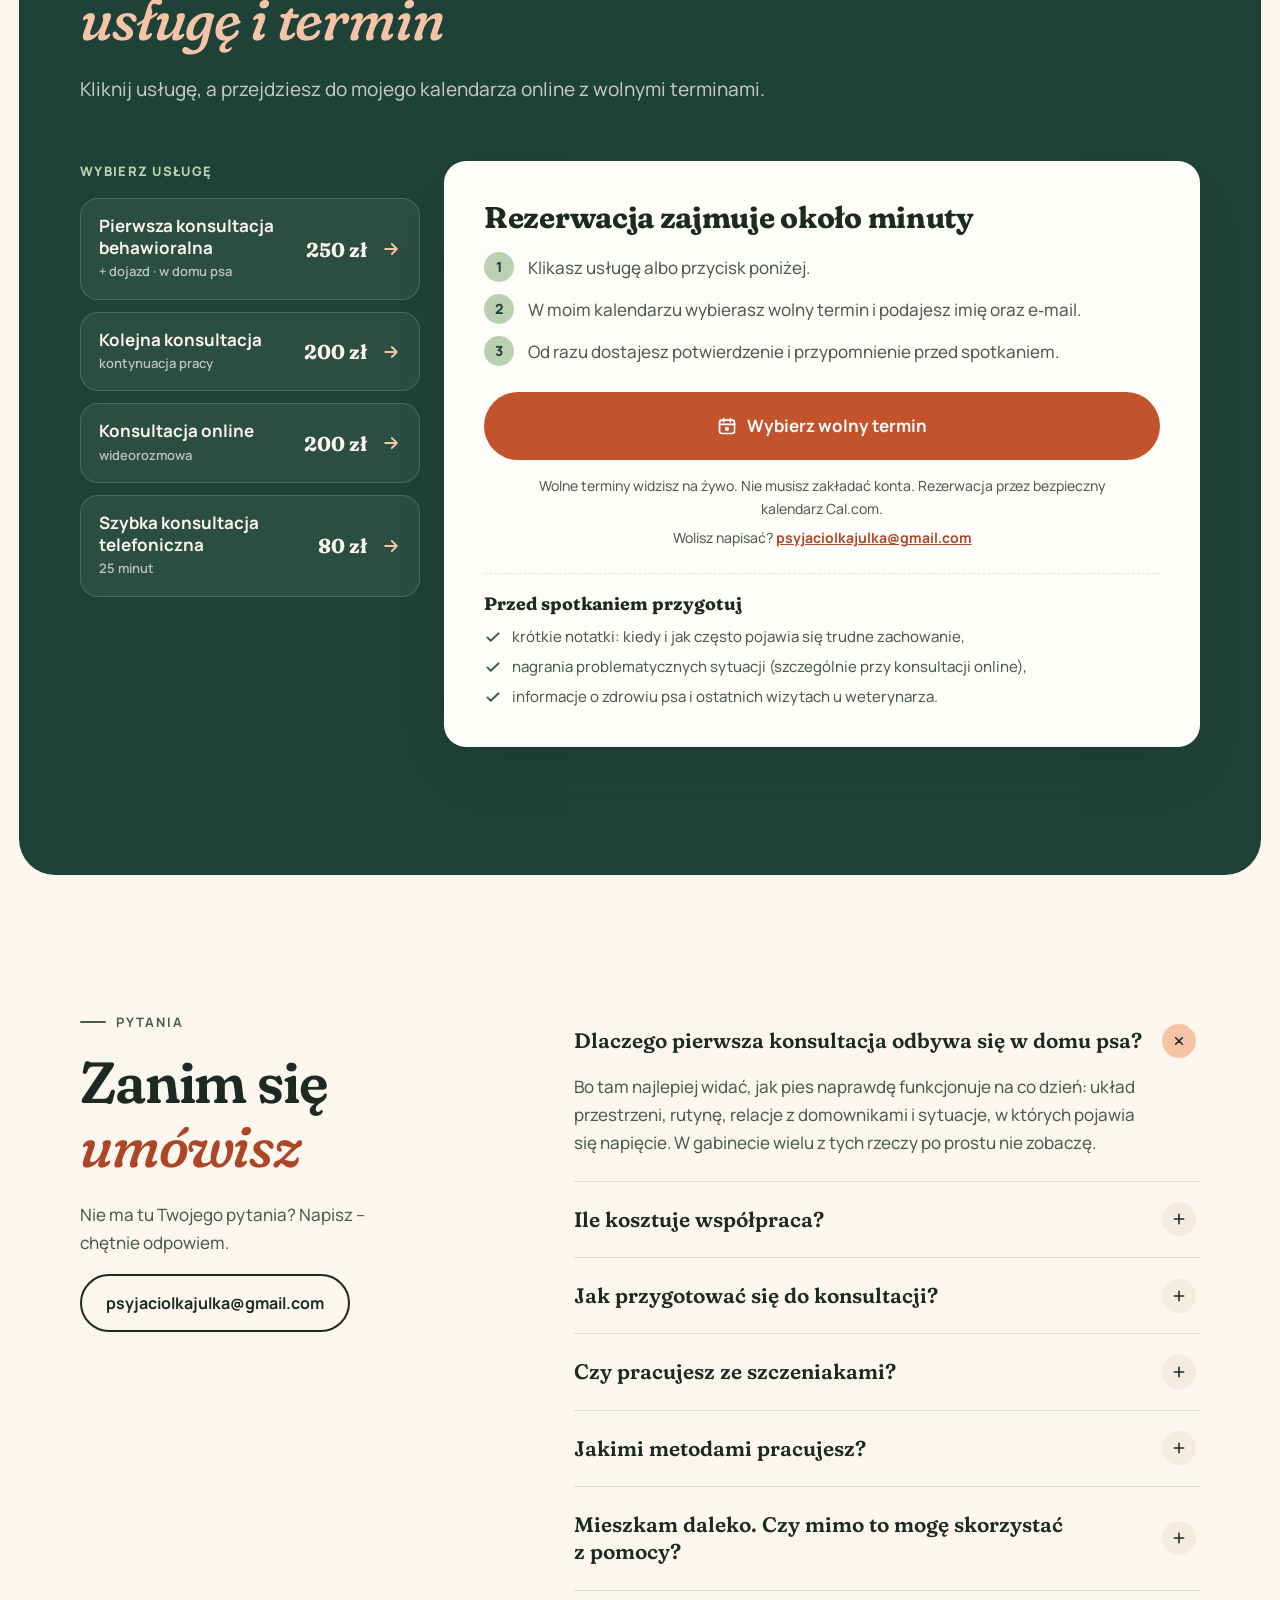
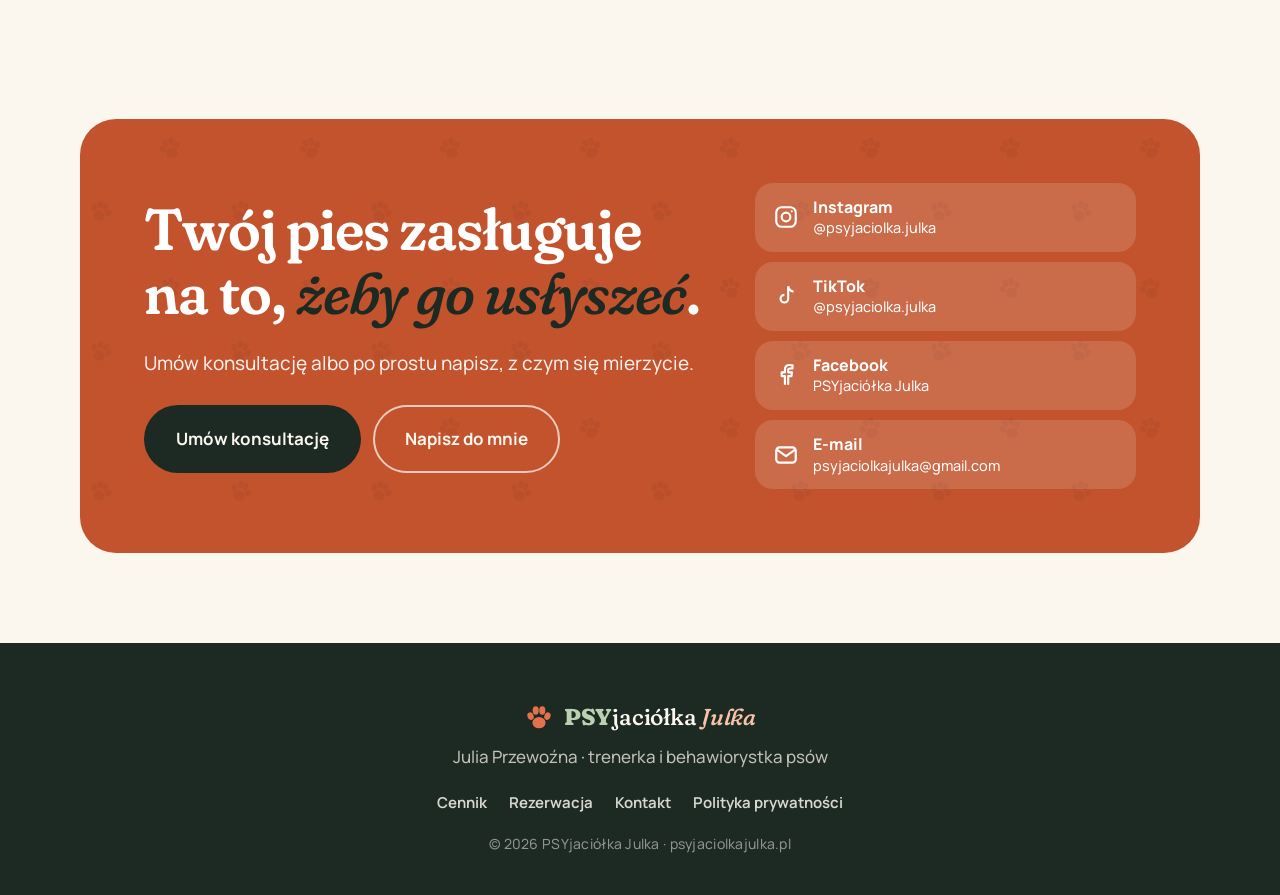
==== commit c5eac0fa: "Final polish: mobile hero, touch petting, smoother tail, no 404 requests - Phones/tablets: only one " ====
--- a/index.html
+++ b/index.html
@@ -150,8 +150,9 @@
             <g class="dog__jump">
               <g class="dog__breathe">
                 <g class="dog__tail">
-                  <path d="M290 336 C 316 326, 334 306, 340 284"/>
-                  <g class="dog__tail-tip"><path class="dog__tail-fill" d="M325 296 C 334 268, 341 248, 343 232 C 343 224, 353 222, 355 230 C 357 250, 357 272, 355 296 Z"/></g>
+                  <path class="dog__tail-fill" d="M282 324 C 306 314, 322 300, 330 283 L 350 287 C 344 310, 326 334, 296 348 Z"/>
+                  <circle class="dog__tail-fill" cx="340" cy="285" r="10"/>
+                  <g class="dog__tail-tip"><path class="dog__tail-fill" d="M330 287 C 334 266, 338 248, 341 232 C 342 224, 352 223, 353 231 C 353 248, 352 268, 350 287 Z"/></g>
                 </g>
                 <path class="dog__neck" d="M160 196 L 220 196 L 236 262 L 146 262 Z"/>
                 <path class="dog__body" d="M152 236 C 140 266, 140 312, 146 350 C 148 368, 152 380, 156 386 L 300 386 C 312 360, 314 324, 298 292 C 284 264, 258 246, 230 238 C 206 232, 172 226, 152 236 Z"/>
@@ -223,7 +224,7 @@
     <section class="section about" id="o-mnie">
       <div class="wrap about__grid">
         <figure class="photo photo--arch reveal">
-          <img src="assets/img/julka.jpg" alt="Julia Przewoźna – PSYjaciółka Julka z psem" loading="lazy" width="720" height="900">
+          <img src="[data-uri]" data-src="assets/img/julka.jpg" alt="Julia Przewoźna – PSYjaciółka Julka z psem" loading="lazy" width="720" height="900">
           <svg class="photo__badge" viewBox="0 0 200 200" aria-hidden="true">
             <defs><path id="ring-path" d="M100 100 m-78 0 a78 78 0 1 1 156 0 a78 78 0 1 1 -156 0"/></defs>
             <g class="ring"><text><textPath href="#ring-path" textLength="486" lengthAdjust="spacing">PSYjaciółka Julka • behawiorystka psów •</textPath></text></g>
@@ -244,6 +245,9 @@
             Na TikToku i&nbsp;Instagramie tłumaczę psią mowę ciała, zabawę, sygnały stresu i&nbsp;codzienne sytuacje,
             z&nbsp;którymi mierzy się każdy opiekun. W&nbsp;pracy indywidualnej idę o&nbsp;krok dalej: przyjeżdżam do Was,
             obserwuję psa w&nbsp;jego naturalnym otoczeniu i&nbsp;razem szukamy źródła problemu.
+          </p>
+          <p class="reveal">
+            Prywatnie jestem opiekunką labradora z&nbsp;linii użytkowej&nbsp;– to właśnie on jest pierwowzorem pieska, którego widzisz na górze strony.
           </p>
           <ul class="values">
             <li class="value reveal">
@@ -412,7 +416,7 @@
           </div>
         </div>
 
-        <h3 class="h3 reveal">Najchętniej oglądane porady</h3>
+        <h3 class="h3 reveal">Porady z&nbsp;mojego TikToka</h3>
         <div class="tips">
           <a class="tip reveal" href="https://www.tiktok.com/@psyjaciolka.julka/video/7532877178879364374" target="_blank" rel="noopener">
             <span class="tip__tag">Zapoznawanie</span>
@@ -503,22 +507,22 @@
         </div>
         <div class="feed" hidden>
           <a class="feed__item photo reveal" href="https://www.instagram.com/psyjaciolka.julka/" target="_blank" rel="noopener" data-fallback="Sygnały stresu" style="--tone:var(--sage)">
-            <img src="assets/instagram/1.jpg" alt="Zdjęcie z Instagrama PSYjaciółki Julki" loading="lazy">
+            <img src="[data-uri]" data-src="assets/instagram/1.jpg" alt="Zdjęcie z Instagrama PSYjaciółki Julki" loading="lazy">
           </a>
           <a class="feed__item photo reveal" href="https://www.instagram.com/psyjaciolka.julka/" target="_blank" rel="noopener" data-fallback="Zabawa to komunikacja" style="--tone:var(--peach)">
-            <img src="assets/instagram/2.jpg" alt="Zdjęcie z Instagrama PSYjaciółki Julki" loading="lazy">
+            <img src="[data-uri]" data-src="assets/instagram/2.jpg" alt="Zdjęcie z Instagrama PSYjaciółki Julki" loading="lazy">
           </a>
           <a class="feed__item photo reveal" href="https://www.instagram.com/psyjaciolka.julka/" target="_blank" rel="noopener" data-fallback="Szczeniak w domu" style="--tone:var(--butter)">
-            <img src="assets/instagram/3.jpg" alt="Zdjęcie z Instagrama PSYjaciółki Julki" loading="lazy">
+            <img src="[data-uri]" data-src="assets/instagram/3.jpg" alt="Zdjęcie z Instagrama PSYjaciółki Julki" loading="lazy">
           </a>
           <a class="feed__item photo reveal" href="https://www.instagram.com/psyjaciolka.julka/" target="_blank" rel="noopener" data-fallback="Drugi pies w domu" style="--tone:var(--peach)">
-            <img src="assets/instagram/4.jpg" alt="Zdjęcie z Instagrama PSYjaciółki Julki" loading="lazy">
+            <img src="[data-uri]" data-src="assets/instagram/4.jpg" alt="Zdjęcie z Instagrama PSYjaciółki Julki" loading="lazy">
           </a>
           <a class="feed__item photo reveal" href="https://www.instagram.com/psyjaciolka.julka/" target="_blank" rel="noopener" data-fallback="Brudne łapki po spacerze" style="--tone:var(--butter)">
-            <img src="assets/instagram/5.jpg" alt="Zdjęcie z Instagrama PSYjaciółki Julki" loading="lazy">
+            <img src="[data-uri]" data-src="assets/instagram/5.jpg" alt="Zdjęcie z Instagrama PSYjaciółki Julki" loading="lazy">
           </a>
           <a class="feed__item photo reveal" href="https://www.instagram.com/psyjaciolka.julka/" target="_blank" rel="noopener" data-fallback="Słuchamy, nie oceniamy" style="--tone:var(--sage)">
-            <img src="assets/instagram/6.jpg" alt="Zdjęcie z Instagrama PSYjaciółki Julki" loading="lazy">
+            <img src="[data-uri]" data-src="assets/instagram/6.jpg" alt="Zdjęcie z Instagrama PSYjaciółki Julki" loading="lazy">
           </a>
         </div>
       </div>
--- a/styles.css
+++ b/styles.css
@@ -287,14 +287,14 @@
 .dog__pupils { transform-box: view-box; will-change: transform; }
 .dog__paw { fill: var(--paw); }
 .dog__blush { fill: #f2a48c; opacity: .45; }
-.hero__art { cursor: pointer; -webkit-tap-highlight-color: transparent; }
+.hero__art { cursor: pointer; -webkit-tap-highlight-color: transparent; -webkit-touch-callout: none; -webkit-user-select: none; user-select: none; }
 .hero__art:active .dog { transform: scale(.98); }
 .dog { transition: transform 160ms var(--ease-out); }
 .bark {
-  position: absolute; left: 6%; top: 26%; z-index: 3;
+  position: absolute; left: 3%; top: 36%; z-index: 3;
   background: var(--ink); color: var(--cream); font-family: var(--font-display); font-style: italic; font-weight: 600;
-  font-size: 1.375rem; padding: 10px 18px; border-radius: 20px 20px 20px 4px; box-shadow: var(--shadow);
-  opacity: 0; transform: translateY(6px) scale(.92); transform-origin: bottom left; transition: opacity 200ms var(--ease-out), transform 260ms var(--ease-pop);
+  font-size: 1.375rem; padding: 10px 18px; border-radius: 20px 20px 4px 20px; box-shadow: var(--shadow);
+  opacity: 0; transform: translateY(6px) scale(.92); transform-origin: bottom right; transition: opacity 200ms var(--ease-out), transform 260ms var(--ease-pop);
   pointer-events: none; white-space: nowrap;
 }
 .bark.is-on { opacity: 1; transform: none; }
@@ -306,10 +306,9 @@
 .dog__lick { fill: #ef8f86; opacity: 0; transform-box: view-box; transform-origin: 190px 211px; }
 .dog__collar { fill: none; stroke: var(--accent); stroke-width: 15; stroke-linecap: round; }
 .dog__tag { fill: var(--peach); stroke: var(--accent-deep); stroke-width: 3; }
-.dog__tail > path { fill: none; stroke: var(--coat-2); stroke-width: 24; stroke-linecap: round; }
 .dog__tail { transform-origin: 290px 336px; transform-box: view-box; animation: wag 520ms ease-in-out infinite alternate; }
 /* końcówka ogona spóźnia się o ćwierć ruchu – efekt bicza (follow-through) */
-.dog__tail-tip { transform-origin: 340px 286px; transform-box: view-box; animation: wagTip 520ms ease-in-out 120ms infinite alternate; }
+.dog__tail-tip { transform-origin: 340px 285px; transform-box: view-box; animation: wagTip 520ms ease-in-out 120ms infinite alternate; }
 @keyframes wagTip { from { transform: rotate(-12deg); } to { transform: rotate(14deg); } }
 .hero__art.is-excited .dog__tail, .hero__art.is-excited .dog__tail-tip,
 .hero__art.is-petting .dog__tail, .hero__art.is-petting .dog__tail-tip { animation-duration: 230ms; }
@@ -850,6 +849,8 @@
   .hero { padding-top: 104px; min-height: auto; }
   .hero__grid { grid-template-columns: 1fr; gap: 24px; }
   .hero__art { justify-self: center; max-width: 420px; order: -1; }
+  /* na mniejszych ekranach piesek nie jest zasłonięty – te informacje są w liczbach pod tekstem */
+  .sticker--b, .sticker--c { display: none; }
   .about__grid { grid-template-columns: 1fr; }
   .photo--arch { max-width: 420px; margin: 0 auto; width: 100%; }
   .signals { grid-template-columns: 1fr; }
